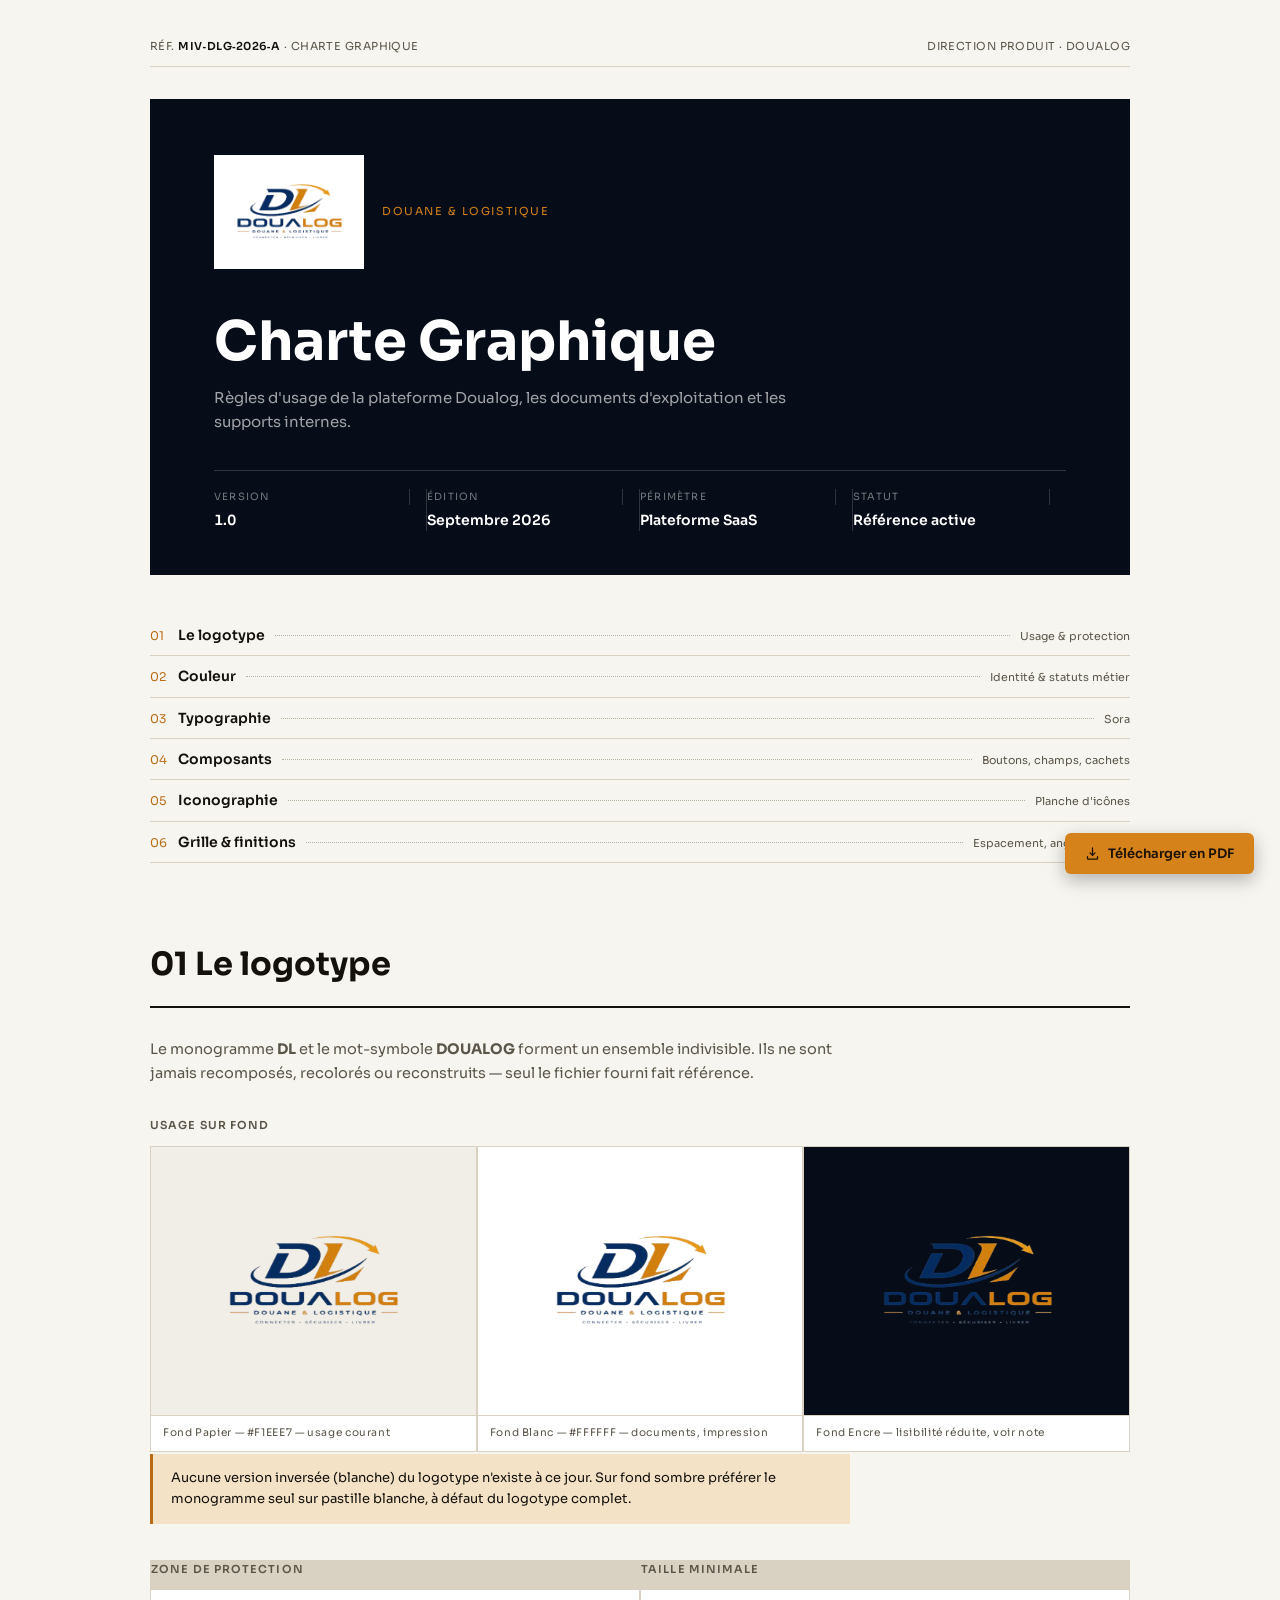
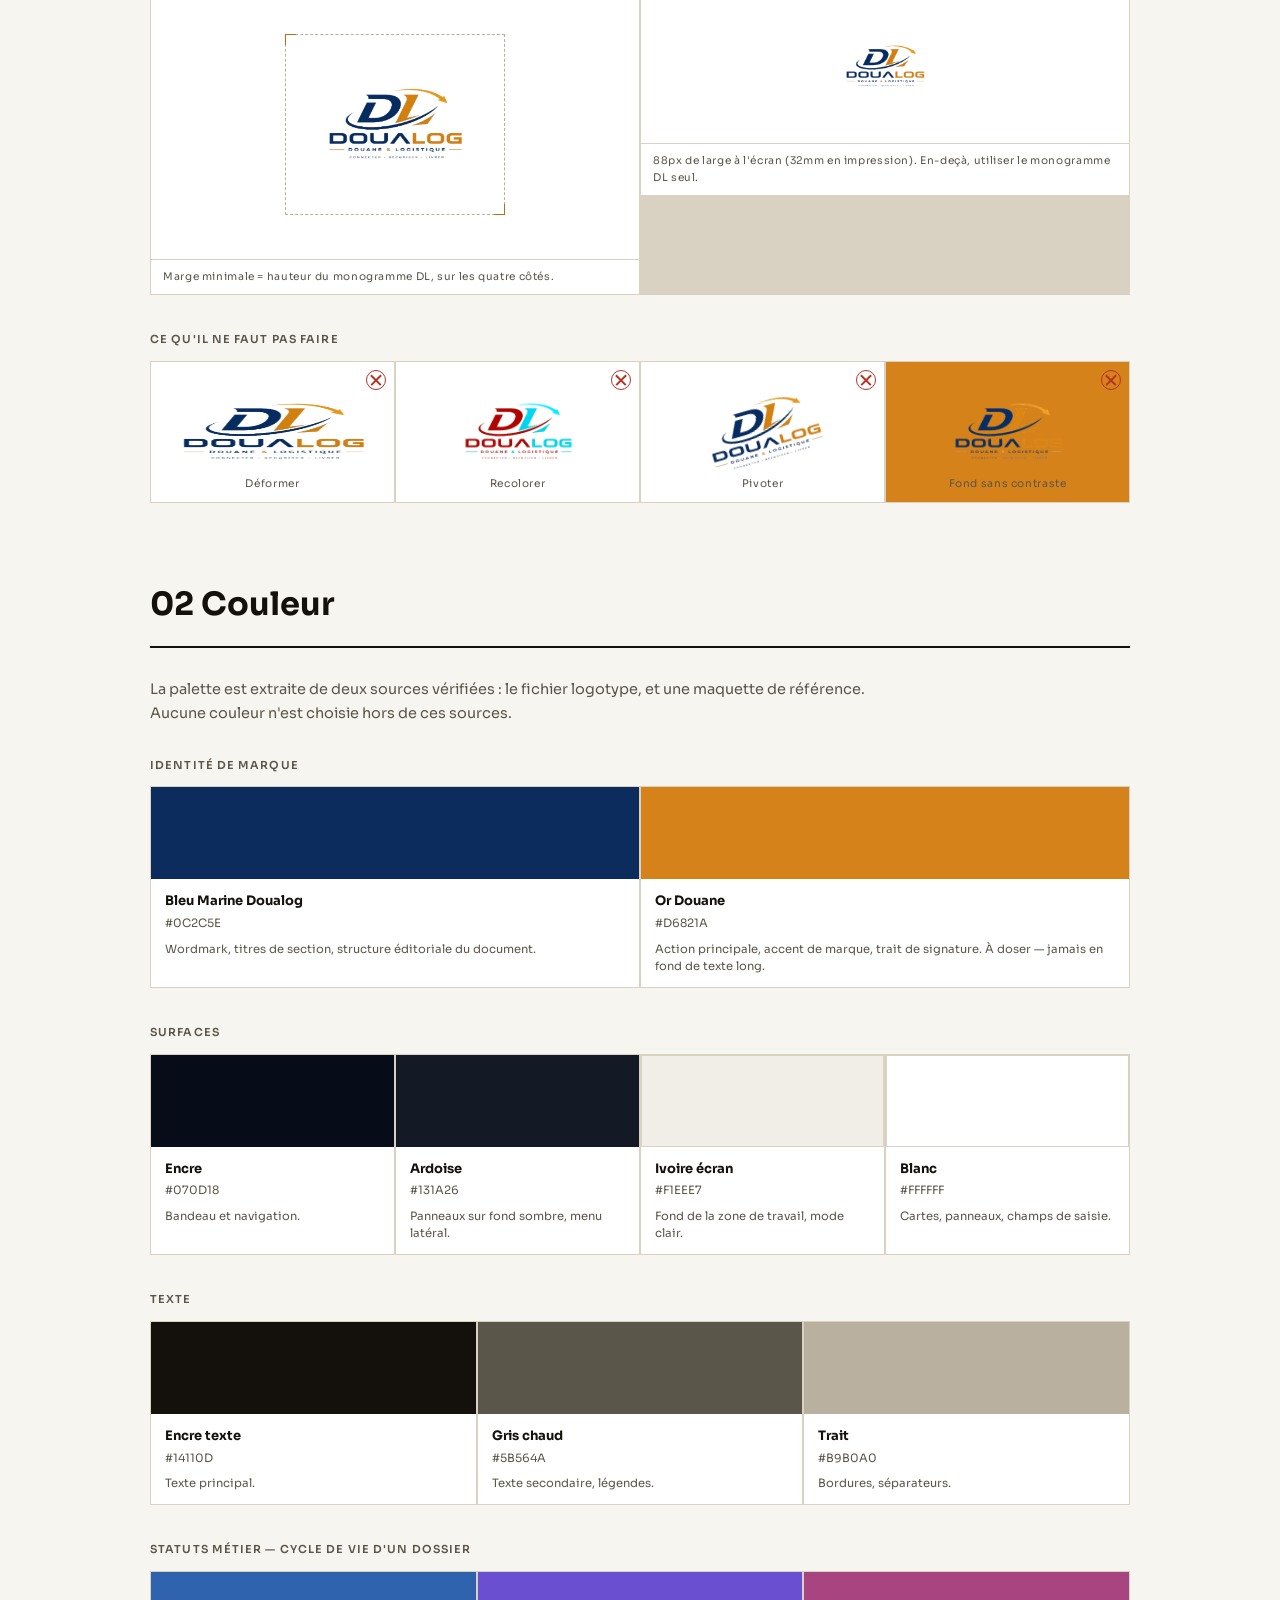
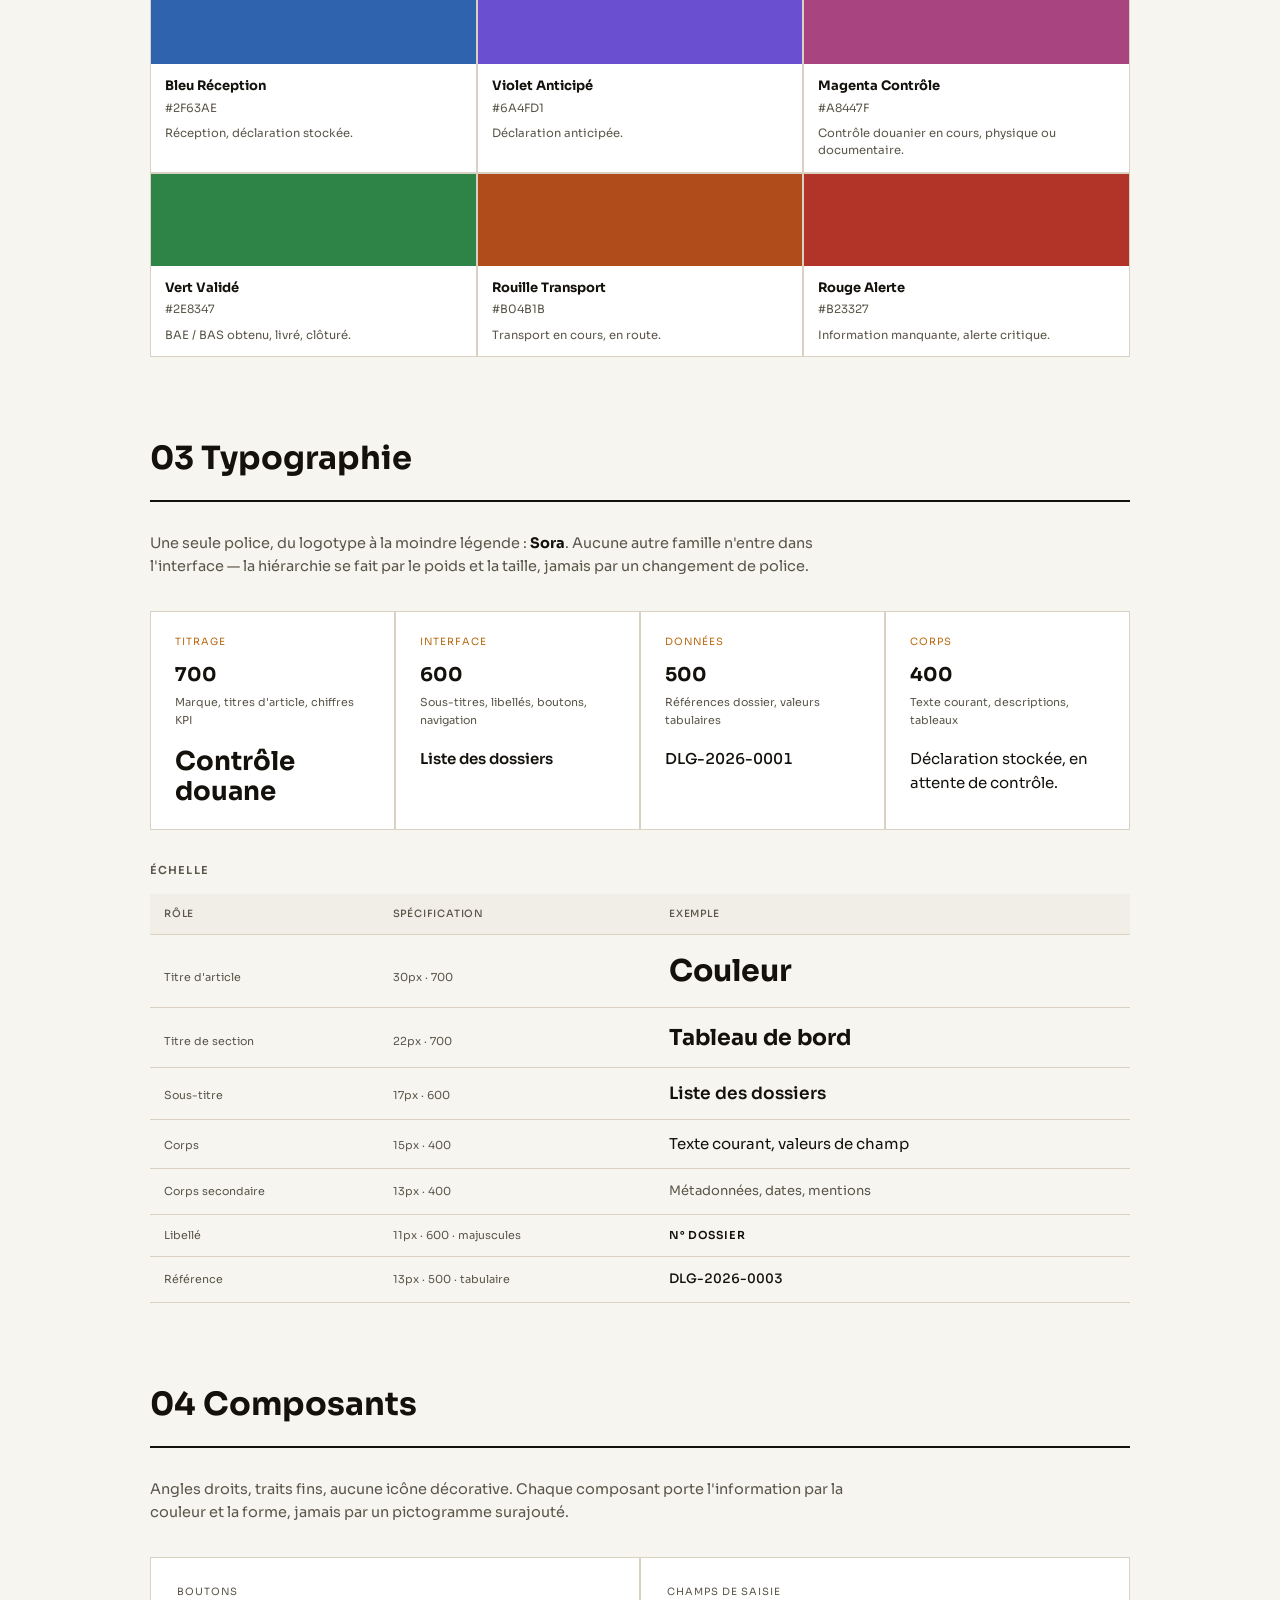
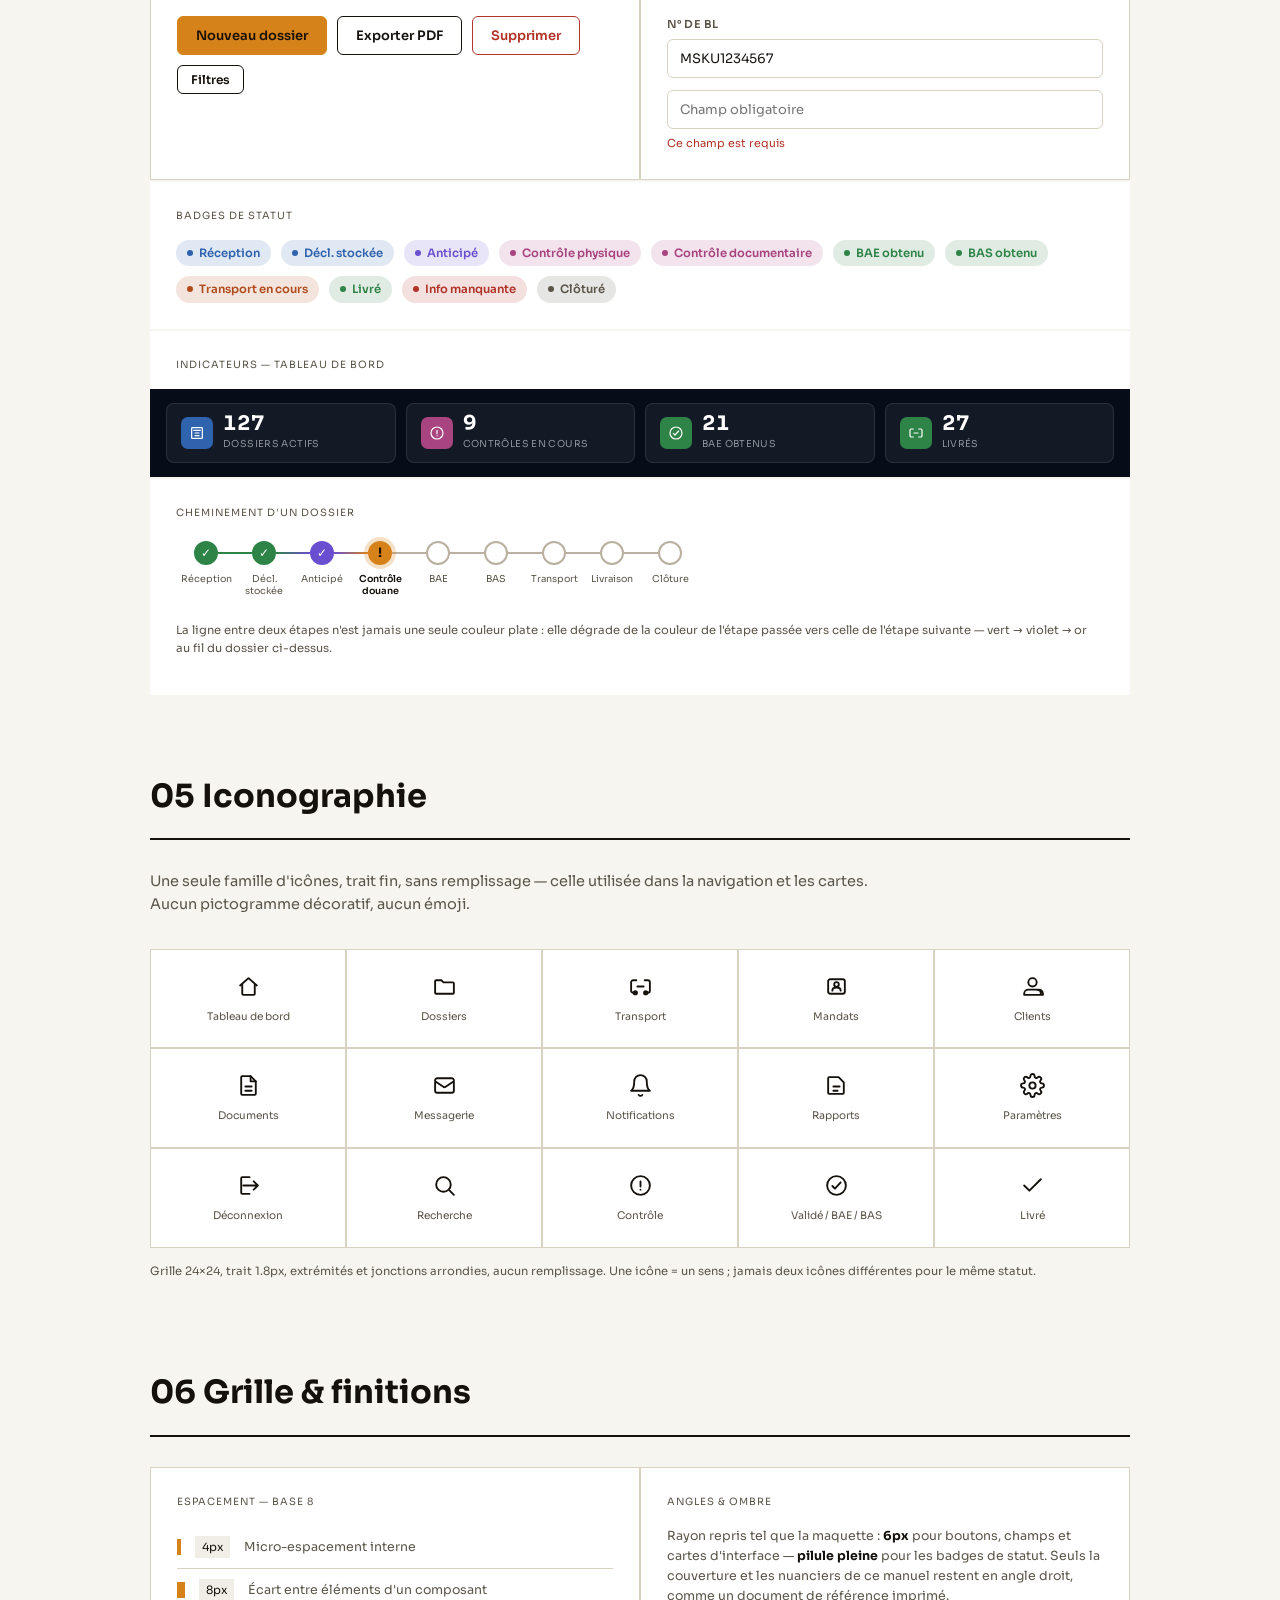
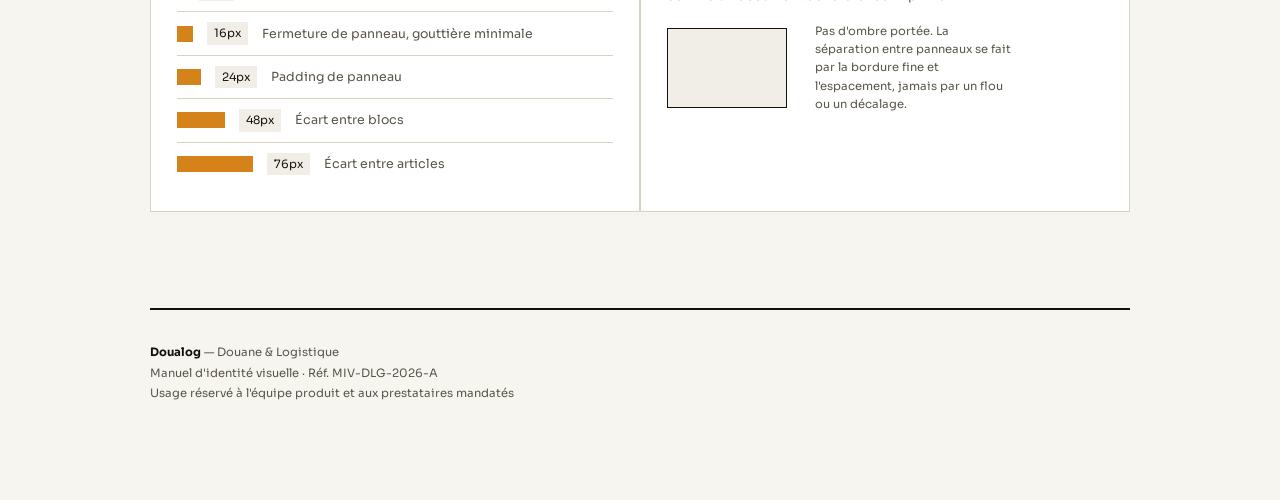
==== index.html @ c1c9772d "fix ui charte graphique" ====
<!DOCTYPE html>
<html lang="fr">
<head>
<meta charset="UTF-8">
<meta name="viewport" content="width=device-width, initial-scale=1, viewport-fit=cover">
<title>Manuel d'identité visuelle — Doualog</title>
<link rel="preconnect" href="https://fonts.googleapis.com">
<link rel="preconnect" href="https://fonts.gstatic.com" crossorigin>
<link href="https://fonts.googleapis.com/css2?family=Sora:wght@400;500;600;700;800&display=swap" rel="stylesheet">
<style>

  /* ══════════════════════════════════════════════════════════════
     TOKENS — clair (racine)
     ══════════════════════════════════════════════════════════════ */
  :root{
    color-scheme: light;
    padding-top: env(safe-area-inset-top, 0px);
    padding-bottom: env(safe-area-inset-bottom, 0px);

    /* Identité */
    --navy:        #0C2C5E;   /* bleu marine — extrait du logotype */
    --navy-ink:    #070D18;   /* encre — chrome */
    --gold:        #B96C15;   /* or douane — texte/traits, contraste AA sur clair */
    --gold-fill:   #D6821A;   /* or douane — aplats, boutons */
    --gold-soft:   #F3E2C6;

    /* Surfaces (document) */
    --canvas:      #F7F5F0;
    --surface:     #FFFFFF;
    --surface-2:   #F1EEE7;
    --border:      #D9D2C2;

    /* Surfaces (specimens produit — fixes, ne suivent pas le thème) */
    --prod-ink:    #070D18;
    --prod-slate:  #131A26;
    --prod-slate-2:#1B2432;
    --prod-line:   rgba(255,255,255,.10);
    --prod-text:   #EDEEF2;
    --prod-text-2: rgba(237,238,242,.56);

    /* Texte document */
    --ink-900:     #14110D;
    --ink-600:     #5B564A;
    --ink-300:     #B9B0A0;

    /* Statuts métier */
    --st-bleu:     #2F63AE;
    --st-violet:   #6A4FD1;
    --st-magenta:  #A8447F;
    --st-vert:     #2E8347;
    --st-rouille:  #B04B1B;
    --st-rouge:    #B23327;

    /* Ombre portée — dure, décalée (jamais de flou) */
    --shadow-col:  var(--ink-900);

    --radius: 6px;
    --radius-sm: 4px;
    --radius-pill: 999px;
  }

  @media (prefers-color-scheme: dark){
    :root:not([data-theme="light"]){
      color-scheme: dark;
      --canvas:      #0B0E13;
      --surface:     #12161D;
      --surface-2:   #171C25;
      --border:      #2A3038;

      --ink-900:     #F1EEE6;
      --ink-600:     #A79F90;
      --ink-300:     #333A44;

      --navy:        #7FA1D6;
      --gold:        #EAAE5D;
      --gold-fill:   #E3A24A;
      --gold-soft:   #2C2013;

      --st-bleu:     #6FA0E0;
      --st-violet:   #A98CF0;
      --st-magenta:  #DD86C2;
      --st-vert:     #62C17E;
      --st-rouille:  #E38652;
      --st-rouge:    #E2685C;

      --shadow-col:  #000000;
    }
  }
  :root[data-theme="dark"]{
    color-scheme: dark;
    --canvas:      #0B0E13;
    --surface:     #12161D;
    --surface-2:   #171C25;
    --border:      #2A3038;

    --ink-900:     #F1EEE6;
    --ink-600:     #A79F90;
    --ink-300:     #333A44;

    --navy:        #7FA1D6;
    --gold:        #EAAE5D;
    --gold-fill:   #E3A24A;
    --gold-soft:   #2C2013;

    --st-bleu:     #6FA0E0;
    --st-violet:   #A98CF0;
    --st-magenta:  #DD86C2;
    --st-vert:     #62C17E;
    --st-rouille:  #E38652;
    --st-rouge:    #E2685C;

    --shadow-col:  #000000;
  }

  /* ══════════════════════════════════════════════════════════════
     RESET & BASE
     ══════════════════════════════════════════════════════════════ */
  *{ box-sizing:border-box; }
  html,body{ margin:0; padding:0; }
  img{ max-width:100%; display:block; }
  [hidden]{ display:none!important; }

  body{
    background: var(--canvas);
    color: var(--ink-900);
    font-family: 'Sora', ui-sans-serif, system-ui, sans-serif;
    font-size: 15px;
    line-height: 1.6;
    -webkit-font-smoothing: antialiased;
    padding-inline: max(16px, env(safe-area-inset-left, 0px));
  }

  a{ color: var(--gold); }
  :focus-visible{ outline: 2px solid var(--gold-fill); outline-offset: 2px; }

  @media (prefers-reduced-motion: reduce){
    *{ animation-duration:.01ms!important; transition-duration:.01ms!important; }
  }

  .doc{ max-width: 980px; margin: 0 auto; padding-block: 28px 96px; }

  h1,h2,h3,h4{ font-family:'Sora', ui-sans-serif, sans-serif; text-wrap:balance; margin:0; }

  .num{ font-variant-numeric: tabular-nums; }

  /* ══════════════════════════════════════════════════════════════
     BARRE DE CONTRÔLE DOCUMENT (en-tête façon document réglementaire)
     ══════════════════════════════════════════════════════════════ */
  .doc-control{
    display:flex; justify-content:space-between; align-items:baseline;
    gap:12px; flex-wrap:wrap;
    padding-block:10px;
    border-bottom:1px solid var(--border);
    font-family:'Sora', ui-sans-serif, sans-serif;
    font-size:11px; letter-spacing:.04em;
    color: var(--ink-600);
    text-transform:uppercase;
  }
  .doc-control strong{ color:var(--ink-900); font-weight:600; }

  /* ══════════════════════════════════════════════════════════════
     COUVERTURE
     ══════════════════════════════════════════════════════════════ */
  .cover{
    margin-top:32px;
    background: var(--navy-ink);
    color:#fff;
    padding: 56px clamp(20px,5vw,64px) 44px;
    position:relative;
  }
  .cover-top{
    display:flex; align-items:center; gap:18px; margin-bottom:44px;
  }
  .cover-logo{ width:150px; background:#fff; padding:14px 16px; }
  .cover-logo img{ width:100%; height:auto; }
  .cover-brandline{ font-family:'Sora',sans-serif; font-size:11px; letter-spacing:.14em; color:var(--gold-fill); text-transform:uppercase; }

  .cover h1{
    font-size: clamp(2.1rem, 5.4vw, 3.4rem);
    font-weight:700; line-height:1.05; color:#fff; margin-bottom:10px;
    max-width: 16ch;
  }
  .cover-sub{ color:rgba(255,255,255,.62); font-size:15px; max-width:52ch; margin-bottom:36px; }

  .cover-meta{
    display:grid; grid-template-columns:repeat(4,1fr); gap:0;
    border-top:1px solid rgba(255,255,255,.16);
    padding-top:18px;
  }
  .cover-meta div{ padding-right:16px; border-right:1px solid rgba(255,255,255,.16); }
  .cover-meta div:last-child{ border-right:none; }
  .cover-meta .k{ font-family:'Sora',sans-serif; font-size:10px; letter-spacing:.12em; text-transform:uppercase; color:rgba(255,255,255,.44); margin-bottom:4px; }
  .cover-meta .v{ font-size:14px; font-weight:600; color:#fff; }

  /* ══════════════════════════════════════════════════════════════
     SOMMAIRE
     ══════════════════════════════════════════════════════════════ */
  .toc{ margin: 40px 0 0; padding:0; list-style:none; }
  .toc li{ display:flex; align-items:baseline; gap:10px; padding:9px 0; border-bottom:1px solid var(--border); }
  .toc .n{ font-family:'Sora',sans-serif; font-size:12px; color:var(--gold); width:2ch; flex-shrink:0; }
  .toc .t{ font-size:14px; font-weight:600; white-space:nowrap; }
  .toc .fill{ flex:1; border-bottom:1px dotted var(--ink-300); transform:translateY(-4px); }
  .toc .p{ font-family:'Sora',sans-serif; font-size:11px; color:var(--ink-600); }

  /* ══════════════════════════════════════════════════════════════
     ARTICLES
     ══════════════════════════════════════════════════════════════ */
  .article{ padding-top:76px; }
  .article-head{ margin-bottom:30px; border-bottom:2px solid var(--ink-900); padding-bottom:16px; }
  .article-head h2{ font-size: clamp(1.5rem,3.2vw,2rem); font-weight:700; }
  .article-intro{ max-width:66ch; color:var(--ink-600); font-size:14.5px; margin-bottom:32px; }

  .lead{ font-size:11px; font-weight:600; letter-spacing:.1em; text-transform:uppercase; color:var(--ink-600); margin-bottom:12px; }

  /* ══════════════════════════════════════════════════════════════
     GRIDS
     ══════════════════════════════════════════════════════════════ */
  .grid{ display:grid; gap:2px; background:var(--border); border:1px solid var(--border); }
  .g4{ grid-template-columns:repeat(4,1fr); }
  .g3{ grid-template-columns:repeat(3,1fr); }
  .g2{ grid-template-columns:repeat(2,1fr); }
  @media (max-width:680px){ .g4{grid-template-columns:repeat(2,1fr);} .g3{grid-template-columns:repeat(2,1fr);} .g2{grid-template-columns:1fr;} }

  .block-group{ margin-bottom:36px; }
  .block-group:last-child{ margin-bottom:0; }

  /* ══════════════════════════════════════════════════════════════
     ARTICLE 01 — LOGOTYPE
     ══════════════════════════════════════════════════════════════ */
  .logo-specimen{ background:var(--surface); padding:clamp(32px,6vw,64px); display:flex; align-items:center; justify-content:center; }
  .logo-specimen img{ width:190px; }
  .logo-specimen.on-navy{ background:var(--navy-ink); }
  .logo-specimen.on-paper{ background:var(--surface-2); }
  .specimen-cap{ font-family:'Sora',sans-serif; font-size:10.5px; letter-spacing:.06em; color:var(--ink-600); padding:9px 12px; background:var(--surface); border-top:1px solid var(--border); }

  .clearspace-wrap{ background:var(--surface); padding:44px; display:flex; align-items:center; justify-content:center; }
  .clearspace-box{ border:1px dashed var(--ink-300); padding:34px; position:relative; }
  .clearspace-box img{ width:150px; }
  .clearspace-box::before,.clearspace-box::after{
    content:''; position:absolute; border:1px solid var(--gold); width:10px; height:10px;
  }
  .clearspace-box::before{ top:-1px; left:-1px; border-right:none; border-bottom:none; }
  .clearspace-box::after{ bottom:-1px; right:-1px; border-left:none; border-top:none; }

  .dont-tile{ background:var(--surface); padding:26px; display:flex; align-items:center; justify-content:center; position:relative; min-height:140px; }
  .dont-tile img{ width:120px; }
  .dont-mark{ position:absolute; top:8px; right:8px; width:20px; height:20px; border:1.5px solid var(--st-rouge); border-radius:50%; }
  .dont-mark::before,.dont-mark::after{ content:''; position:absolute; top:50%; left:50%; width:14px; height:1.5px; background:var(--st-rouge); }
  .dont-mark::before{ transform:translate(-50%,-50%) rotate(45deg); }
  .dont-mark::after{ transform:translate(-50%,-50%) rotate(-45deg); }
  .dont-stretch img{ transform:scaleX(1.7); }
  .dont-recolor img{ filter:hue-rotate(140deg) saturate(2.2); }
  .dont-rotate img{ transform:rotate(-16deg) scale(1.05); }
  .dont-contrast{ background:var(--gold-fill); }
  .dont-contrast img{ filter:brightness(1.05); }
  .dont-tile .specimen-cap{ position:absolute; left:0; right:0; bottom:0; background:transparent; border-top:none; text-align:center; }

  .note-box{ background:var(--gold-soft); border-left:3px solid var(--gold); padding:14px 18px; font-size:13px; color:var(--ink-900); max-width:70ch; }

  /* ══════════════════════════════════════════════════════════════
     ARTICLE 02 — COULEUR — SWATCHES
     ══════════════════════════════════════════════════════════════ */
  .swatch{ background:var(--surface); display:flex; flex-direction:column; }
  .swatch-color{ height:92px; }
  .swatch-info{ padding:12px 14px; flex:1; }
  .swatch-name{ font-size:13px; font-weight:700; }
  .swatch-hex{ font-family:'Sora',sans-serif; font-size:11.5px; color:var(--ink-600); margin-top:2px; }
  .swatch-use{ font-size:11.5px; color:var(--ink-600); margin-top:8px; line-height:1.5; }

  /* ══════════════════════════════════════════════════════════════
     ARTICLE 03 — TYPOGRAPHIE
     ══════════════════════════════════════════════════════════════ */
  .type-role{ background:var(--surface); padding:22px 24px; }
  .type-role .role-label{ font-family:'Sora',sans-serif; font-size:10px; letter-spacing:.1em; text-transform:uppercase; color:var(--gold); margin-bottom:10px; }
  .type-role .role-name{ font-size:19px; font-weight:700; margin-bottom:4px; }
  .type-role .role-spec{ font-family:'Sora',sans-serif; font-size:11px; color:var(--ink-600); margin-bottom:18px; }
  .role-display{ font-family:'Sora'; }
  .role-text{ font-family:'Sora'; }
  .role-mono{ font-family:'Sora'; }
  .role-sample-big{ font-size:26px; line-height:1.15; }
  .role-sample-med{ font-size:15px; line-height:1.6; }

  .scale-table{ width:100%; border-collapse:collapse; margin-top:2px; }
  .scale-table td,.scale-table th{ padding:12px 14px; border-bottom:1px solid var(--border); text-align:left; vertical-align:baseline; }
  .scale-table th{ font-family:'Sora',sans-serif; font-size:10px; letter-spacing:.08em; text-transform:uppercase; color:var(--ink-600); font-weight:500; background:var(--surface-2); }
  .scale-spec{ font-family:'Sora',sans-serif; font-size:11px; color:var(--ink-600); white-space:nowrap; }
  .scale-sample.d1{ font-family:'Sora'; font-weight:700; font-size:30px; }
  .scale-sample.d2{ font-family:'Sora'; font-weight:700; font-size:22px; }
  .scale-sample.d3{ font-family:'Sora'; font-weight:600; font-size:17px; }
  .scale-sample.b1{ font-family:'Sora'; font-size:15px; }
  .scale-sample.b2{ font-family:'Sora'; font-size:13px; color:var(--ink-600); }
  .scale-sample.lb{ font-family:'Sora'; font-size:11px; font-weight:600; letter-spacing:.08em; text-transform:uppercase; }
  .scale-sample.mn{ font-family:'Sora'; font-weight:500; font-size:13px; font-variant-numeric:tabular-nums; }

  /* ══════════════════════════════════════════════════════════════
     ARTICLE 04 — COMPOSANTS
     ══════════════════════════════════════════════════════════════ */
  .panel{ background:var(--surface); padding:26px; }
  .panel-label{ font-family:'Sora',sans-serif; font-size:10px; letter-spacing:.1em; text-transform:uppercase; color:var(--ink-600); margin-bottom:16px; }

  .btn{
    font-family:'Sora'; font-size:13px; font-weight:600;
    border-radius:var(--radius);
    padding:10px 18px; border:1.5px solid var(--ink-900); background:transparent; color:var(--ink-900);
    cursor:pointer; display:inline-flex; align-items:center; gap:8px;
  }
  .btn-primary{ background:var(--gold-fill); border-color:var(--gold-fill); color:#1A1204; }
  .btn-danger{ border-color:var(--st-rouge); color:var(--st-rouge); }
  .btn-sm{ padding:6px 13px; font-size:12px; }

  .field{ display:flex; flex-direction:column; gap:6px; }
  .field label{ font-size:11px; font-weight:600; letter-spacing:.04em; text-transform:uppercase; color:var(--ink-600); }
  .field input, .field select{
    font-family:'Sora',sans-serif; font-size:13px; padding:10px 12px;
    border:1.5px solid var(--border); border-radius:var(--radius); background:var(--surface); color:var(--ink-900);
  }
  .field input:focus, .field select:focus{ outline:none; border-color:var(--gold-fill); box-shadow:0 0 0 3px var(--gold-soft); }
  .field .err input{ border-color:var(--st-rouge); }
  .field .err-msg{ font-size:11px; color:var(--st-rouge); }

  .tag{
    display:inline-flex; align-items:center; gap:6px;
    font-family:'Sora',sans-serif; font-size:11.5px; font-weight:600;
    padding:4px 11px; border-radius:var(--radius-pill); color:var(--tag-c);
    background:color-mix(in srgb, var(--tag-c) 15%, var(--surface));
  }
  .tag::before{ content:''; width:6px; height:6px; border-radius:50%; background:currentColor; flex-shrink:0; }
  .tag-bleu{ --tag-c:var(--st-bleu); }
  .tag-violet{ --tag-c:var(--st-violet); }
  .tag-magenta{ --tag-c:var(--st-magenta); }
  .tag-vert{ --tag-c:var(--st-vert); }
  .tag-rouille{ --tag-c:var(--st-rouille); }
  .tag-rouge{ --tag-c:var(--st-rouge); }
  .tag-neutre{ --tag-c:var(--ink-600); }

  .kpi-dark-row{ display:flex; flex-wrap:wrap; gap:10px; background:var(--prod-ink); padding:14px 16px; }
  .kpi-tile{ display:flex; align-items:center; gap:10px; background:var(--prod-slate); border:1px solid var(--prod-line); border-radius:8px; padding:10px 14px; flex:1; min-width:132px; }
  .kpi-chip{ width:32px; height:32px; border-radius:7px; display:flex; align-items:center; justify-content:center; flex-shrink:0; }
  .kpi-chip svg{ width:16px; height:16px; }
  .kpi-num{ font-family:'Sora'; font-weight:700; font-size:20px; line-height:1; color:#fff; font-variant-numeric:tabular-nums; }
  .kpi-lbl{ font-size:9.5px; color:var(--prod-text-2); text-transform:uppercase; letter-spacing:.04em; margin-top:3px; }

  .stepper{ display:flex; overflow-x:auto; overflow-y:visible; padding:4px 18px 46px; gap:0; }
  .step{ display:flex; align-items:flex-start; flex-shrink:0; }
  .step-node{ position:relative; flex-shrink:0; }
  .tick{ width:24px; height:24px; border-radius:50%; border:2px solid var(--ink-300); background:var(--surface); flex-shrink:0; display:flex; align-items:center; justify-content:center; }
  .tick.done{ background:var(--st-vert); border-color:var(--st-vert); }
  .tick.done::after{ content:'\2713'; color:#fff; font-size:12px; font-weight:700; line-height:1; }
  .tick.special{ background:var(--st-violet); border-color:var(--st-violet); }
  .tick.special::after{ content:'\2713'; color:#fff; font-size:12px; font-weight:700; line-height:1; }
  .tick.active{ background:var(--gold-fill); border-color:var(--gold-fill); box-shadow:0 0 0 4px color-mix(in srgb, var(--gold-fill) 24%, transparent); }
  .tick.active::after{ content:'!'; color:#1A1204; font-size:13px; font-weight:700; line-height:1; }
  .step-lbl{ position:absolute; top:32px; left:50%; transform:translateX(-50%); width:54px; font-size:9.5px; text-align:center; line-height:1.3; color:var(--ink-600); }
  .step-lbl.on{ color:var(--ink-900); font-weight:600; }
  .step-line{ height:2px; width:34px; background:var(--ink-300); flex-shrink:0; margin-top:11px; }
  .step-line.done{ background:var(--st-vert); }
  .step-line.grad-dv{ background:linear-gradient(90deg, var(--st-vert), var(--st-violet)); }
  .step-line.grad-va{ background:linear-gradient(90deg, var(--st-violet), var(--gold-fill)); }

  /* ══════════════════════════════════════════════════════════════
     ARTICLE 05 — ICONOGRAPHIE
     ══════════════════════════════════════════════════════════════ */
  .icon-grid{ display:grid; grid-template-columns:repeat(5,1fr); gap:2px; background:var(--border); border:1px solid var(--border); }
  .icon-tile{ background:var(--surface); padding:24px 8px; display:flex; flex-direction:column; align-items:center; gap:11px; }
  .icon-tile svg{ width:25px; height:25px; color:var(--ink-900); flex-shrink:0; }
  .icon-tile span{ font-size:10.5px; color:var(--ink-600); text-align:center; line-height:1.3; }
  @media (max-width:680px){ .icon-grid{ grid-template-columns:repeat(3,1fr); } }

  .overflow-x{ overflow-x:auto; }

  /* ══════════════════════════════════════════════════════════════
     ARTICLE 06 — GRILLE & FINITIONS
     ══════════════════════════════════════════════════════════════ */
  .space-row{ display:flex; align-items:center; gap:14px; padding:10px 0; border-bottom:1px solid var(--border); }
  .space-row:last-child{ border-bottom:none; }
  .space-bar{ height:16px; background:var(--gold-fill); flex-shrink:0; }
  .space-code{ font-family:'Sora',sans-serif; font-size:11.5px; background:var(--surface-2); padding:2px 7px; }
  .space-desc{ font-size:12.5px; color:var(--ink-600); }

  .hard-demo{ display:flex; gap:28px; align-items:center; flex-wrap:wrap; }
  .hard-box{ width:120px; height:80px; background:var(--surface-2); border:1px solid var(--ink-900); }
  .hard-caption{ font-size:11.5px; color:var(--ink-600); max-width:22ch; }

  /* ══════════════════════════════════════════════════════════════
     PIED — VISA
     ══════════════════════════════════════════════════════════════ */
  .visa{
    margin-top:96px; padding-top:32px; border-top:2px solid var(--ink-900);
    display:flex; justify-content:space-between; align-items:flex-end; gap:24px; flex-wrap:wrap;
  }
  .visa-info{ font-size:11.5px; color:var(--ink-600); line-height:1.8; }
  .visa-info b{ color:var(--ink-900); }
  .stamp{
    width:150px; height:150px; border:2px solid var(--st-rouge); border-radius:50%;
    display:flex; align-items:center; justify-content:center; text-align:center;
    transform:rotate(-9deg); flex-shrink:0; position:relative;
  }
  .stamp::before{ content:''; position:absolute; inset:8px; border:1px solid var(--st-rouge); border-radius:50%; }
  .stamp-tx{ font-family:'Sora',sans-serif; font-size:10px; font-weight:600; letter-spacing:.06em; color:var(--st-rouge); text-transform:uppercase; line-height:1.5; }

  /* ══════════════════════════════════════════════════════════════
     RESPONSIVE
     ══════════════════════════════════════════════════════════════ */
  @media (max-width:680px){
    .cover-meta{ grid-template-columns:repeat(2,1fr); row-gap:16px; }
    .cover-meta div:nth-child(2n){ border-right:none; }
    .toc .t{ white-space:normal; }
    .pdf-btn{ right:14px; bottom:14px; padding:10px 16px; font-size:12px; }
  }

  /* ══════════════════════════════════════════════════════════════
     BOUTON TÉLÉCHARGER PDF
     ══════════════════════════════════════════════════════════════ */
  html{ -webkit-print-color-adjust:exact; print-color-adjust:exact; color-adjust:exact; }
  .pdf-btn{
    position:fixed; bottom:26px; right:26px; z-index:100;
    display:inline-flex; align-items:center; gap:8px;
    background:var(--gold-fill); color:#1A1204;
    font-family:'Sora',sans-serif; font-size:13px; font-weight:600;
    padding:12px 20px; border:none; border-radius:var(--radius);
    cursor:pointer; box-shadow:0 6px 18px rgba(0,0,0,.28);
  }
  .pdf-btn:hover{ filter:brightness(.96); }
  .pdf-btn svg{ width:15px; height:15px; flex-shrink:0; }
  @media print{
    .pdf-btn{ display:none !important; }
  }
</style>
</head>
<body>
<button class="pdf-btn" onclick="window.print()" aria-label="Télécharger le manuel en PDF">
  <svg viewBox="0 0 24 24" fill="none" stroke="currentColor" stroke-width="2" stroke-linecap="round" stroke-linejoin="round"><path d="M12 3v12m0 0l-4-4m4 4l4-4"/><path d="M4 17v3a1 1 0 001 1h14a1 1 0 001-1v-3"/></svg>
  Télécharger en PDF
</button>
<div class="doc">

  <div class="doc-control">
    <span>Réf. <strong>MIV&#8209;DLG&#8209;2026&#8209;A</strong> · Charte Graphique </span>
    <span>Direction produit · Doualog</span>
  </div>

  <!-- ══ COUVERTURE ══ -->
  <header class="cover">
    <div class="cover-top">
      <div class="cover-logo"><img src="logo.png" alt="Logotype Doualog"></div>
      <div class="cover-brandline">Douane &amp; Logistique</div>
    </div>
    <h1>Charte Graphique </h1>
    <p class="cover-sub">Règles d'usage de la plateforme Doualog, les documents d'exploitation et les supports internes.</p>
    <div class="cover-meta">
      <div><div class="k">Version</div><div class="v num">1.0</div></div>
      <div><div class="k">Édition</div><div class="v">Septembre 2026</div></div>
      <div><div class="k">Périmètre</div><div class="v">Plateforme SaaS</div></div>
      <div><div class="k">Statut</div><div class="v">Référence active</div></div>
    </div>
  </header>

  <!-- ══ SOMMAIRE ══ -->
  <ul class="toc">
    <li><span class="n">01</span><span class="t">Le logotype</span><span class="fill"></span><span class="p">Usage &amp; protection</span></li>
    <li><span class="n">02</span><span class="t">Couleur</span><span class="fill"></span><span class="p">Identité &amp; statuts métier</span></li>
    <li><span class="n">03</span><span class="t">Typographie</span><span class="fill"></span><span class="p">Sora</span></li>
    <li><span class="n">04</span><span class="t">Composants</span><span class="fill"></span><span class="p">Boutons, champs, cachets</span></li>
    <li><span class="n">05</span><span class="t">Iconographie</span><span class="fill"></span><span class="p">Planche d'icônes</span></li>
    <li><span class="n">06</span><span class="t">Grille &amp; finitions</span><span class="fill"></span><span class="p">Espacement, angles, ombre</span></li>
  </ul>

  <!-- ══ 01 — LOGOTYPE ══ -->
  <section class="article" id="art01">
    <div class="article-head"><h2>01 Le logotype</h2></div>
    <p class="article-intro">Le monogramme <b>DL</b> et le mot-symbole <b>DOUALOG</b> forment un ensemble indivisible. Ils ne sont jamais recomposés, recolorés ou reconstruits — seul le fichier fourni fait référence.</p>

    <div class="block-group">
      <div class="lead">Usage sur fond</div>
      <div class="grid g3">
        <div><div class="logo-specimen on-paper"><img src="logo.png" alt="Logo sur papier"></div><div class="specimen-cap">Fond Papier — #F1EEE7 — usage courant</div></div>
        <div><div class="logo-specimen"><img src="logo.png" alt="Logo sur blanc"></div><div class="specimen-cap">Fond Blanc — #FFFFFF — documents, impression</div></div>
        <div><div class="logo-specimen on-navy"><img src="logo.png" alt="Logo sur fond marine"></div><div class="specimen-cap">Fond Encre — lisibilité réduite, voir note</div></div>
      </div>
      <div class="note-box" style="margin-top:2px;">Aucune version inversée (blanche) du logotype n'existe à ce jour. Sur fond sombre préférer le monogramme seul sur pastille blanche, à défaut du logotype complet.</div>
    </div>

    <div class="block-group">
      <div class="grid g2">
        <div>
          <div class="lead">Zone de protection</div>
          <div class="clearspace-wrap"><div class="clearspace-box"><img src="logo.png" alt="Zone de protection du logo"></div></div>
          <div class="specimen-cap">Marge minimale = hauteur du monogramme DL, sur les quatre côtés.</div>
        </div>
        <div>
          <div class="lead">Taille minimale</div>
          <div class="clearspace-wrap"><img src="logo.png" alt="Taille minimale du logo" style="width:88px;"></div>
          <div class="specimen-cap">88px de large à l'écran (32mm en impression). En-deçà, utiliser le monogramme DL seul.</div>
        </div>
      </div>
    </div>

    <div class="block-group">
      <div class="lead">Ce qu'il ne faut pas faire</div>
      <div class="grid g4">
        <div class="dont-tile dont-stretch"><img src="logo.png" alt="Logo déformé"><div class="dont-mark"></div><div class="specimen-cap">Déformer</div></div>
        <div class="dont-tile dont-recolor"><img src="logo.png" alt="Logo recoloré"><div class="dont-mark"></div><div class="specimen-cap">Recolorer</div></div>
        <div class="dont-tile dont-rotate"><img src="logo.png" alt="Logo pivoté"><div class="dont-mark"></div><div class="specimen-cap">Pivoter</div></div>
        <div class="dont-tile dont-contrast"><img src="logo.png" alt="Logo sur fond faible contraste"><div class="dont-mark"></div><div class="specimen-cap">Fond sans contraste</div></div>
      </div>
    </div>
  </section>

  <!-- ══ 02 — COULEUR ══ -->
  <section class="article" id="art02">
    <div class="article-head"><h2>02 Couleur</h2></div>
    <p class="article-intro">La palette est extraite de deux sources vérifiées : le fichier logotype, et une maquette de référence. Aucune couleur n'est choisie hors de ces sources.</p>

    <div class="block-group">
      <div class="lead">Identité de marque</div>
      <div class="grid g2">
        <div class="swatch"><div class="swatch-color" style="background:var(--navy);"></div><div class="swatch-info"><div class="swatch-name">Bleu Marine Doualog</div><div class="swatch-hex">#0C2C5E</div><div class="swatch-use">Wordmark, titres de section, structure éditoriale du document.</div></div></div>
        <div class="swatch"><div class="swatch-color" style="background:var(--gold-fill);"></div><div class="swatch-info"><div class="swatch-name">Or Douane</div><div class="swatch-hex">#D6821A</div><div class="swatch-use">Action principale, accent de marque, trait de signature. À doser — jamais en fond de texte long.</div></div></div>
      </div>
    </div>

    <div class="block-group">
      <div class="lead">Surfaces</div>
      <div class="grid g4">
        <div class="swatch"><div class="swatch-color" style="background:#070D18;"></div><div class="swatch-info"><div class="swatch-name">Encre</div><div class="swatch-hex">#070D18</div><div class="swatch-use">Bandeau et navigation.</div></div></div>
        <div class="swatch"><div class="swatch-color" style="background:#131A26;"></div><div class="swatch-info"><div class="swatch-name">Ardoise</div><div class="swatch-hex">#131A26</div><div class="swatch-use">Panneaux sur fond sombre, menu latéral.</div></div></div>
        <div class="swatch"><div class="swatch-color" style="background:#F1EEE7;border:1px solid var(--border);"></div><div class="swatch-info"><div class="swatch-name">Ivoire écran</div><div class="swatch-hex">#F1EEE7</div><div class="swatch-use">Fond de la zone de travail, mode clair.</div></div></div>
        <div class="swatch"><div class="swatch-color" style="background:#FFFFFF;border:1px solid var(--border);"></div><div class="swatch-info"><div class="swatch-name">Blanc</div><div class="swatch-hex">#FFFFFF</div><div class="swatch-use">Cartes, panneaux, champs de saisie.</div></div></div>
      </div>
    </div>

    <div class="block-group">
      <div class="lead">Texte</div>
      <div class="grid g3">
        <div class="swatch"><div class="swatch-color" style="background:#14110D;"></div><div class="swatch-info"><div class="swatch-name">Encre texte</div><div class="swatch-hex">#14110D</div><div class="swatch-use">Texte principal.</div></div></div>
        <div class="swatch"><div class="swatch-color" style="background:#5B564A;"></div><div class="swatch-info"><div class="swatch-name">Gris chaud</div><div class="swatch-hex">#5B564A</div><div class="swatch-use">Texte secondaire, légendes.</div></div></div>
        <div class="swatch"><div class="swatch-color" style="background:#B9B0A0;"></div><div class="swatch-info"><div class="swatch-name">Trait</div><div class="swatch-hex">#B9B0A0</div><div class="swatch-use">Bordures, séparateurs.</div></div></div>
      </div>
    </div>

    <div class="block-group">
      <div class="lead">Statuts métier — cycle de vie d'un dossier</div>
      <div class="grid g3">
        <div class="swatch"><div class="swatch-color" style="background:#2F63AE;"></div><div class="swatch-info"><div class="swatch-name">Bleu Réception</div><div class="swatch-hex">#2F63AE</div><div class="swatch-use">Réception, déclaration stockée.</div></div></div>
        <div class="swatch"><div class="swatch-color" style="background:#6A4FD1;"></div><div class="swatch-info"><div class="swatch-name">Violet Anticipé</div><div class="swatch-hex">#6A4FD1</div><div class="swatch-use">Déclaration anticipée.</div></div></div>
        <div class="swatch"><div class="swatch-color" style="background:#A8447F;"></div><div class="swatch-info"><div class="swatch-name">Magenta Contrôle</div><div class="swatch-hex">#A8447F</div><div class="swatch-use">Contrôle douanier en cours, physique ou documentaire.</div></div></div>
        <div class="swatch"><div class="swatch-color" style="background:#2E8347;"></div><div class="swatch-info"><div class="swatch-name">Vert Validé</div><div class="swatch-hex">#2E8347</div><div class="swatch-use">BAE / BAS obtenu, livré, clôturé.</div></div></div>
        <div class="swatch"><div class="swatch-color" style="background:#B04B1B;"></div><div class="swatch-info"><div class="swatch-name">Rouille Transport</div><div class="swatch-hex">#B04B1B</div><div class="swatch-use">Transport en cours, en route.</div></div></div>
        <div class="swatch"><div class="swatch-color" style="background:#B23327;"></div><div class="swatch-info"><div class="swatch-name">Rouge Alerte</div><div class="swatch-hex">#B23327</div><div class="swatch-use">Information manquante, alerte critique.</div></div></div>
      </div>
    </div>
  </section>

  <!-- ══ 03 — TYPOGRAPHIE ══ -->
  <section class="article" id="art03">
    <div class="article-head"><h2>03 Typographie</h2></div>
    <p class="article-intro">Une seule police, du logotype à la moindre légende : <b style="color:var(--ink-900);">Sora</b>. Aucune autre famille n'entre dans l'interface — la hiérarchie se fait par le poids et la taille, jamais par un changement de police.</p>

    <div class="grid g4" style="margin-bottom:32px;">
      <div class="type-role">
        <div class="role-label">Titrage</div>
        <div class="role-name">700</div>
        <div class="role-spec">Marque, titres d'article, chiffres KPI</div>
        <div class="role-display role-sample-big" style="font-weight:700;">Contrôle douane</div>
      </div>
      <div class="type-role">
        <div class="role-label">Interface</div>
        <div class="role-name">600</div>
        <div class="role-spec">Sous-titres, libellés, boutons, navigation</div>
        <div class="role-display role-sample-med" style="font-weight:600;">Liste des dossiers</div>
      </div>
      <div class="type-role">
        <div class="role-label">Données</div>
        <div class="role-name">500</div>
        <div class="role-spec">Références dossier, valeurs tabulaires</div>
        <div class="role-display role-sample-med" style="font-weight:500;font-variant-numeric:tabular-nums;">DLG-2026-0001</div>
      </div>
      <div class="type-role">
        <div class="role-label">Corps</div>
        <div class="role-name">400</div>
        <div class="role-spec">Texte courant, descriptions, tableaux</div>
        <div class="role-display role-sample-med" style="font-weight:400;">Déclaration stockée, en attente de contrôle.</div>
      </div>
    </div>

    <div class="lead">Échelle</div>
    <div class="overflow-x">
    <table class="scale-table">
      <thead><tr><th>Rôle</th><th>Spécification</th><th>Exemple</th></tr></thead>
      <tbody>
        <tr><td class="scale-spec">Titre d'article</td><td class="scale-spec">30px · 700</td><td class="scale-sample d1">Couleur</td></tr>
        <tr><td class="scale-spec">Titre de section</td><td class="scale-spec">22px · 700</td><td class="scale-sample d2">Tableau de bord</td></tr>
        <tr><td class="scale-spec">Sous-titre</td><td class="scale-spec">17px · 600</td><td class="scale-sample d3">Liste des dossiers</td></tr>
        <tr><td class="scale-spec">Corps</td><td class="scale-spec">15px · 400</td><td class="scale-sample b1">Texte courant, valeurs de champ</td></tr>
        <tr><td class="scale-spec">Corps secondaire</td><td class="scale-spec">13px · 400</td><td class="scale-sample b2">Métadonnées, dates, mentions</td></tr>
        <tr><td class="scale-spec">Libellé</td><td class="scale-spec">11px · 600 · majuscules</td><td class="scale-sample lb">N° Dossier</td></tr>
        <tr><td class="scale-spec">Référence</td><td class="scale-spec">13px · 500 · tabulaire</td><td class="scale-sample mn">DLG-2026-0003</td></tr>
      </tbody>
    </table>
    </div>
  </section>

  <!-- ══ 04 — COMPOSANTS ══ -->
  <section class="article" id="art04">
    <div class="article-head"><h2>04 Composants</h2></div>
    <p class="article-intro">Angles droits, traits fins, aucune icône décorative. Chaque composant porte l'information par la couleur et la forme, jamais par un pictogramme surajouté.</p>

    <div class="grid g2" style="margin-bottom:2px;">
      <div class="panel">
        <div class="panel-label">Boutons</div>
        <div style="display:flex;flex-wrap:wrap;gap:10px;align-items:center;">
          <button class="btn btn-primary">Nouveau dossier</button>
          <button class="btn">Exporter PDF</button>
          <button class="btn btn-danger">Supprimer</button>
          <button class="btn btn-sm">Filtres</button>
        </div>
      </div>
      <div class="panel">
        <div class="panel-label">Champs de saisie</div>
        <div style="display:flex;flex-direction:column;gap:12px;">
          <div class="field"><label>N° de BL</label><input value="MSKU1234567"></div>
          <div class="field err"><input placeholder="Champ obligatoire"><span class="err-msg">Ce champ est requis</span></div>
        </div>
      </div>
    </div>

    <div class="panel" style="margin-bottom:2px;">
      <div class="panel-label">Badges de statut</div>
      <div style="display:flex;flex-wrap:wrap;gap:10px;">
        <span class="tag tag-bleu">Réception</span>
        <span class="tag tag-bleu">Décl. stockée</span>
        <span class="tag tag-violet">Anticipé</span>
        <span class="tag tag-magenta">Contrôle physique</span>
        <span class="tag tag-magenta">Contrôle documentaire</span>
        <span class="tag tag-vert">BAE obtenu</span>
        <span class="tag tag-vert">BAS obtenu</span>
        <span class="tag tag-rouille">Transport en cours</span>
        <span class="tag tag-vert">Livré</span>
        <span class="tag tag-rouge">Info manquante</span>
        <span class="tag tag-neutre">Clôturé</span>
      </div>
    </div>

    <div class="panel" style="margin-bottom:2px;padding:0;overflow:hidden;">
      <div class="panel-label" style="padding:26px 26px 0;">Indicateurs — tableau de bord</div>
      <div class="kpi-dark-row" style="margin-top:16px;">
        <div class="kpi-tile">
          <div class="kpi-chip" style="background:var(--st-bleu);"><svg viewBox="0 0 24 24" fill="none" stroke="#fff" stroke-width="1.8" stroke-linecap="round" stroke-linejoin="round"><path d="M9 12h6m-6 4h6M7 8h10M5 4h14a1 1 0 011 1v14a1 1 0 01-1 1H5a1 1 0 01-1-1V5a1 1 0 011-1z"/></svg></div>
          <div><div class="kpi-num">127</div><div class="kpi-lbl">Dossiers actifs</div></div>
        </div>
        <div class="kpi-tile">
          <div class="kpi-chip" style="background:var(--st-magenta);"><svg viewBox="0 0 24 24" fill="none" stroke="#fff" stroke-width="1.8" stroke-linecap="round" stroke-linejoin="round"><circle cx="12" cy="12" r="9"/><path d="M12 8v5M12 16h.01"/></svg></div>
          <div><div class="kpi-num">9</div><div class="kpi-lbl">Contrôles en cours</div></div>
        </div>
        <div class="kpi-tile">
          <div class="kpi-chip" style="background:var(--st-vert);"><svg viewBox="0 0 24 24" fill="none" stroke="#fff" stroke-width="1.8" stroke-linecap="round" stroke-linejoin="round"><circle cx="12" cy="12" r="9"/><path d="M8 12.5l2.5 2.5L16 9"/></svg></div>
          <div><div class="kpi-num">21</div><div class="kpi-lbl">BAE obtenus</div></div>
        </div>
        <div class="kpi-tile">
          <div class="kpi-chip" style="background:var(--st-vert);"><svg viewBox="0 0 24 24" fill="none" stroke="#fff" stroke-width="1.8" stroke-linecap="round" stroke-linejoin="round"><path d="M8 18H5a2 2 0 01-2-2V8a2 2 0 012-2h3M16 6h3a2 2 0 012 2v8a2 2 0 01-2 2h-3M9 12h6"/></svg></div>
          <div><div class="kpi-num">27</div><div class="kpi-lbl">Livrés</div></div>
        </div>
      </div>
    </div>

    <div class="panel">
      <div class="panel-label">Cheminement d'un dossier</div>
      <div class="stepper">
        <div class="step"><div class="step-node"><div class="tick done"></div><div class="step-lbl">Réception</div></div><div class="step-line done"></div></div>
        <div class="step"><div class="step-node"><div class="tick done"></div><div class="step-lbl">Décl. stockée</div></div><div class="step-line grad-dv"></div></div>
        <div class="step"><div class="step-node"><div class="tick special"></div><div class="step-lbl">Anticipé</div></div><div class="step-line grad-va"></div></div>
        <div class="step"><div class="step-node"><div class="tick active"></div><div class="step-lbl on">Contrôle douane</div></div><div class="step-line"></div></div>
        <div class="step"><div class="step-node"><div class="tick"></div><div class="step-lbl">BAE</div></div><div class="step-line"></div></div>
        <div class="step"><div class="step-node"><div class="tick"></div><div class="step-lbl">BAS</div></div><div class="step-line"></div></div>
        <div class="step"><div class="step-node"><div class="tick"></div><div class="step-lbl">Transport</div></div><div class="step-line"></div></div>
        <div class="step"><div class="step-node"><div class="tick"></div><div class="step-lbl">Livraison</div></div><div class="step-line"></div></div>
        <div class="step-node"><div class="tick"></div><div class="step-lbl">Clôture</div></div>
      </div>
      <p style="font-size:11.5px;color:var(--ink-600);margin-top:10px;">La ligne entre deux étapes n'est jamais une seule couleur plate : elle dégrade de la couleur de l'étape passée vers celle de l'étape suivante — vert → violet → or au fil du dossier ci-dessus.</p>
    </div>
  </section>

  <!-- ══ 05 — ICONOGRAPHIE ══ -->
  <section class="article" id="art05">
    <div class="article-head"><h2>05 Iconographie</h2></div>
    <p class="article-intro">Une seule famille d'icônes, trait fin, sans remplissage — celle utilisée dans la navigation et les cartes. Aucun pictogramme décoratif, aucun émoji.</p>

    <div class="icon-grid">
      <div class="icon-tile"><svg viewBox="0 0 24 24" fill="none" stroke="currentColor" stroke-width="1.8" stroke-linecap="round" stroke-linejoin="round"><path d="M4 11l8-7 8 7"/><path d="M6 10v9a1 1 0 001 1h10a1 1 0 001-1v-9"/></svg><span>Tableau de bord</span></div>
      <div class="icon-tile"><svg viewBox="0 0 24 24" fill="none" stroke="currentColor" stroke-width="1.8" stroke-linecap="round" stroke-linejoin="round"><path d="M3 7a1 1 0 011-1h5l2 2h9a1 1 0 011 1v9a1 1 0 01-1 1H4a1 1 0 01-1-1V7z"/></svg><span>Dossiers</span></div>
      <div class="icon-tile"><svg viewBox="0 0 24 24" fill="none" stroke="currentColor" stroke-width="1.8" stroke-linecap="round" stroke-linejoin="round"><path d="M8 18H5a2 2 0 01-2-2V8a2 2 0 012-2h3M16 6h3a2 2 0 012 2v8a2 2 0 01-2 2h-3M9 12h6"/><circle cx="7" cy="18" r="1.6"/><circle cx="17" cy="18" r="1.6"/></svg><span>Transport</span></div>
      <div class="icon-tile"><svg viewBox="0 0 24 24" fill="none" stroke="currentColor" stroke-width="1.8" stroke-linecap="round" stroke-linejoin="round"><rect x="4" y="5" width="16" height="14" rx="2"/><circle cx="12" cy="10" r="2.2"/><path d="M8 16c0-1.8 1.8-3 4-3s4 1.2 4 3"/></svg><span>Mandats</span></div>
      <div class="icon-tile"><svg viewBox="0 0 24 24" fill="none" stroke="currentColor" stroke-width="1.8" stroke-linecap="round" stroke-linejoin="round"><path d="M17 20h5v-1a4 4 0 00-5.447-3.724M12 12a4 4 0 110-8 4 4 0 010 8zm-8 8v-1a4 4 0 014-4h8a4 4 0 014 4v1H4z"/></svg><span>Clients</span></div>
      <div class="icon-tile"><svg viewBox="0 0 24 24" fill="none" stroke="currentColor" stroke-width="1.8" stroke-linecap="round" stroke-linejoin="round"><path d="M14 3H6a1 1 0 00-1 1v16a1 1 0 001 1h12a1 1 0 001-1V8l-5-5z"/><path d="M14 3v5h5M9 13h6M9 17h6"/></svg><span>Documents</span></div>
      <div class="icon-tile"><svg viewBox="0 0 24 24" fill="none" stroke="currentColor" stroke-width="1.8" stroke-linecap="round" stroke-linejoin="round"><path d="M3 8l7.89 5.26a2 2 0 002.22 0L21 8M5 19h14a2 2 0 002-2V7a2 2 0 00-2-2H5a2 2 0 00-2 2v10a2 2 0 002 2z"/></svg><span>Messagerie</span></div>
      <div class="icon-tile"><svg viewBox="0 0 24 24" fill="none" stroke="currentColor" stroke-width="1.8" stroke-linecap="round" stroke-linejoin="round"><path d="M18 8a6 6 0 10-12 0c0 7-3 9-3 9h18s-3-2-3-9"/><path d="M13.73 21a2 2 0 01-3.46 0"/></svg><span>Notifications</span></div>
      <div class="icon-tile"><svg viewBox="0 0 24 24" fill="none" stroke="currentColor" stroke-width="1.8" stroke-linecap="round" stroke-linejoin="round"><path d="M4 19V5a1 1 0 011-1h9l5 5v10a1 1 0 01-1 1H5a1 1 0 01-1-1z"/><path d="M9 13h6M9 17h4"/></svg><span>Rapports</span></div>
      <div class="icon-tile"><svg viewBox="0 0 24 24" fill="none" stroke="currentColor" stroke-width="1.8" stroke-linecap="round" stroke-linejoin="round"><circle cx="12" cy="12" r="3"/><path d="M19.4 15a1.7 1.7 0 00.34 1.87l.06.06a2 2 0 11-2.83 2.83l-.06-.06a1.7 1.7 0 00-1.87-.34 1.7 1.7 0 00-1 1.55V21a2 2 0 11-4 0v-.09a1.7 1.7 0 00-1-1.55 1.7 1.7 0 00-1.87.34l-.06.06a2 2 0 11-2.83-2.83l.06-.06a1.7 1.7 0 00.34-1.87 1.7 1.7 0 00-1.55-1H3a2 2 0 110-4h.09a1.7 1.7 0 001.55-1 1.7 1.7 0 00-.34-1.87l-.06-.06a2 2 0 112.83-2.83l.06.06a1.7 1.7 0 001.87.34H9a1.7 1.7 0 001-1.55V3a2 2 0 114 0v.09a1.7 1.7 0 001 1.55 1.7 1.7 0 001.87-.34l.06-.06a2 2 0 112.83 2.83l-.06.06a1.7 1.7 0 00-.34 1.87V9a1.7 1.7 0 001.55 1H21a2 2 0 110 4h-.09a1.7 1.7 0 00-1.55 1z"/></svg><span>Paramètres</span></div>
      <div class="icon-tile"><svg viewBox="0 0 24 24" fill="none" stroke="currentColor" stroke-width="1.8" stroke-linecap="round" stroke-linejoin="round"><path d="M17 16l4-4m0 0l-4-4m4 4H7"/><path d="M13 20H6a1 1 0 01-1-1V5a1 1 0 011-1h7"/></svg><span>Déconnexion</span></div>
      <div class="icon-tile"><svg viewBox="0 0 24 24" fill="none" stroke="currentColor" stroke-width="1.8" stroke-linecap="round" stroke-linejoin="round"><circle cx="11" cy="11" r="7"/><path d="M21 21l-4.3-4.3"/></svg><span>Recherche</span></div>
      <div class="icon-tile"><svg viewBox="0 0 24 24" fill="none" stroke="currentColor" stroke-width="1.8" stroke-linecap="round" stroke-linejoin="round"><circle cx="12" cy="12" r="9"/><path d="M12 8v5M12 16h.01"/></svg><span>Contrôle</span></div>
      <div class="icon-tile"><svg viewBox="0 0 24 24" fill="none" stroke="currentColor" stroke-width="1.8" stroke-linecap="round" stroke-linejoin="round"><circle cx="12" cy="12" r="9"/><path d="M8 12.5l2.5 2.5L16 9"/></svg><span>Validé / BAE / BAS</span></div>
      <div class="icon-tile"><svg viewBox="0 0 24 24" fill="none" stroke="currentColor" stroke-width="1.8" stroke-linecap="round" stroke-linejoin="round"><path d="M20 6L9 17l-5-5"/></svg><span>Livré</span></div>
    </div>
    <p style="font-size:11.5px;color:var(--ink-600);margin-top:14px;">Grille 24×24, trait 1.8px, extrémités et jonctions arrondies, aucun remplissage. Une icône = un sens ; jamais deux icônes différentes pour le même statut.</p>
  </section>

  <!-- ══ 06 — GRILLE & FINITIONS ══ -->
  <section class="article" id="art06">
    <div class="article-head"><h2>06 Grille &amp; finitions</h2></div>

    <div class="grid g2">
      <div class="panel">
        <div class="panel-label">Espacement — base 8</div>
        <div class="space-row"><div class="space-bar" style="width:4px;"></div><span class="space-code">4px</span><span class="space-desc">Micro-espacement interne</span></div>
        <div class="space-row"><div class="space-bar" style="width:8px;"></div><span class="space-code">8px</span><span class="space-desc">Écart entre éléments d'un composant</span></div>
        <div class="space-row"><div class="space-bar" style="width:16px;"></div><span class="space-code">16px</span><span class="space-desc">Fermeture de panneau, gouttière minimale</span></div>
        <div class="space-row"><div class="space-bar" style="width:24px;"></div><span class="space-code">24px</span><span class="space-desc">Padding de panneau</span></div>
        <div class="space-row"><div class="space-bar" style="width:48px;"></div><span class="space-code">48px</span><span class="space-desc">Écart entre blocs</span></div>
        <div class="space-row"><div class="space-bar" style="width:76px;"></div><span class="space-code">76px</span><span class="space-desc">Écart entre articles</span></div>
      </div>
      <div class="panel">
        <div class="panel-label">Angles &amp; ombre</div>
        <p style="font-size:12.5px;color:var(--ink-600);margin:0 0 16px;">Rayon repris tel que la maquette : <b style="color:var(--ink-900);">6px</b> pour boutons, champs et cartes d'interface — <b style="color:var(--ink-900);">pilule pleine</b> pour les badges de statut. Seuls la couverture et les nuanciers de ce manuel restent en angle droit, comme un document de référence imprimé.</p>
        <div class="hard-demo">
          <div class="hard-box"></div>
          <div class="hard-caption">Pas d'ombre portée. La séparation entre panneaux se fait par la bordure fine et l'espacement, jamais par un flou ou un décalage.</div>
        </div>
      </div>
    </div>
  </section>

  <!-- ══ PIED — VISA ══ -->
  <footer class="visa">
    <div class="visa-info">
      <div><b>Doualog</b> — Douane &amp; Logistique</div>
      <div>Manuel d'identité visuelle · Réf. MIV-DLG-2026-A</div>
      <div>Usage réservé à l'équipe produit et aux prestataires mandatés</div>
    </div>
  </footer>

</div>
</body>
</html>
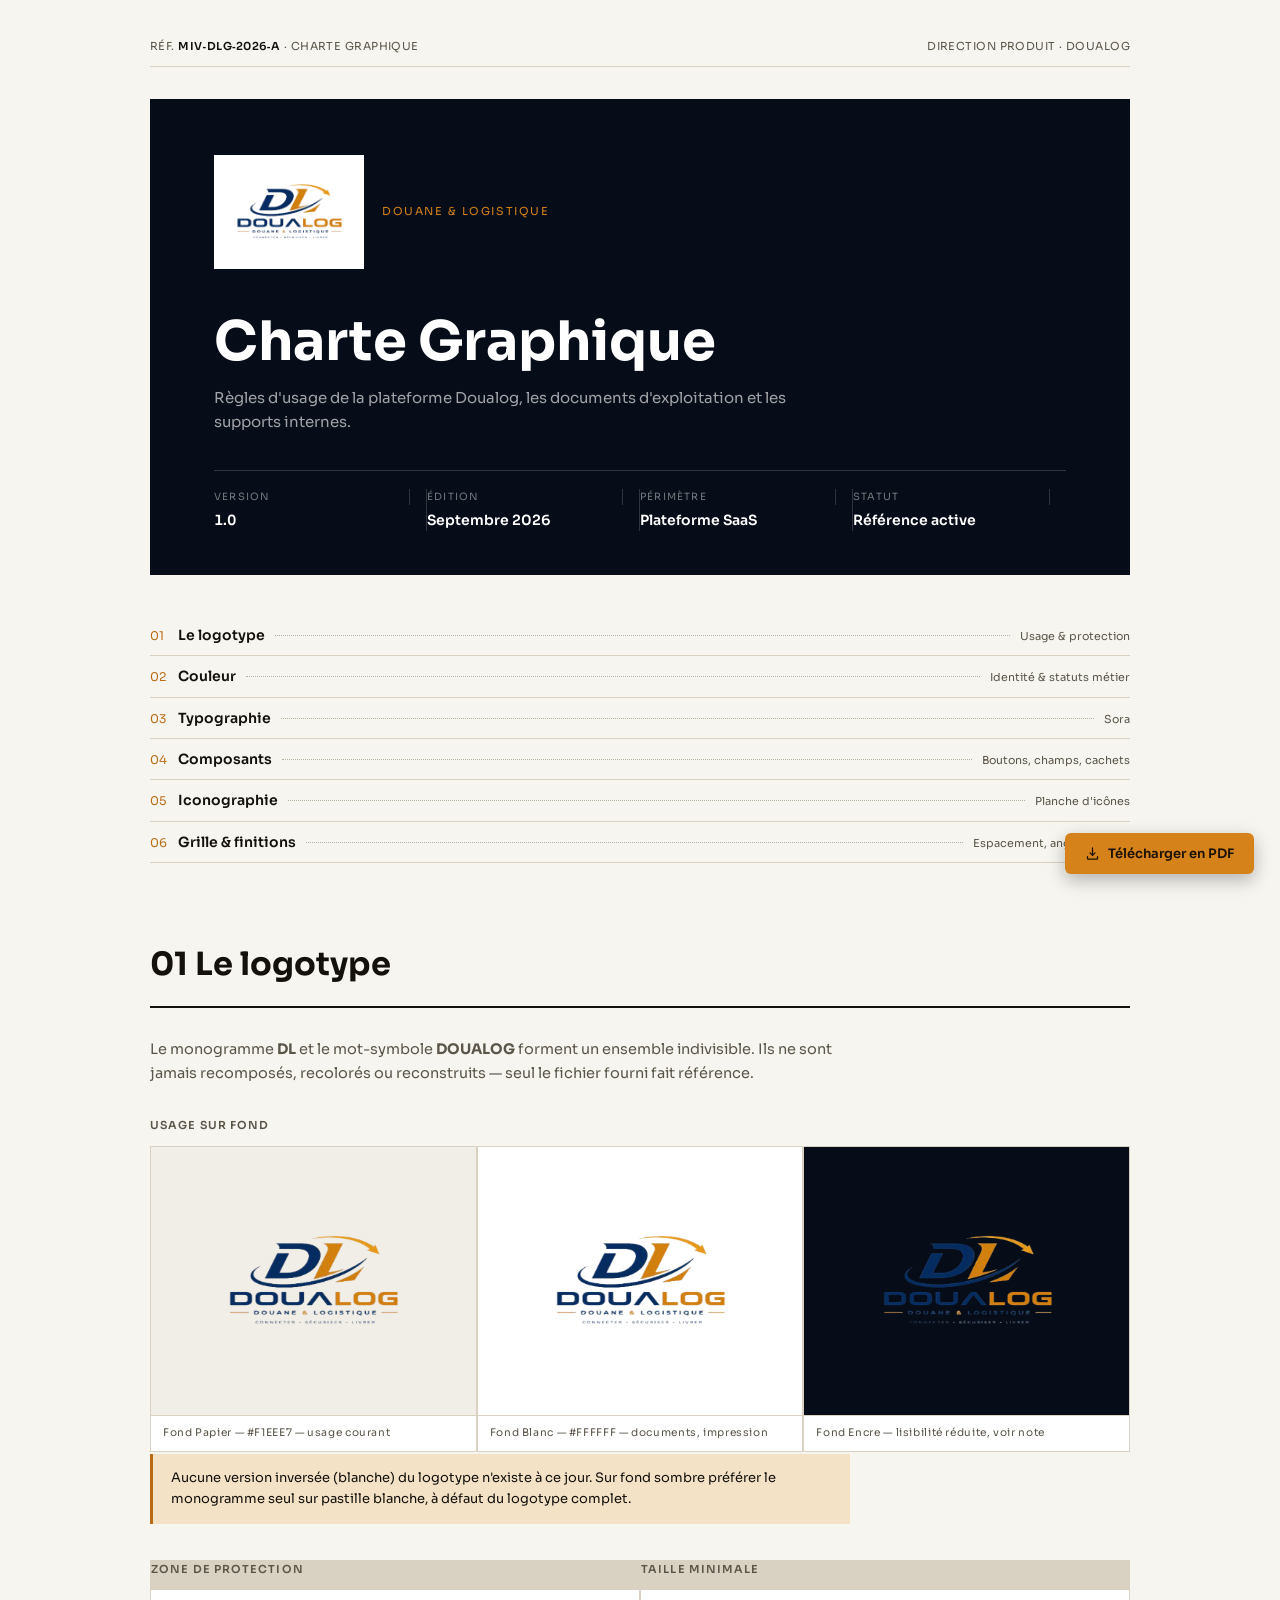
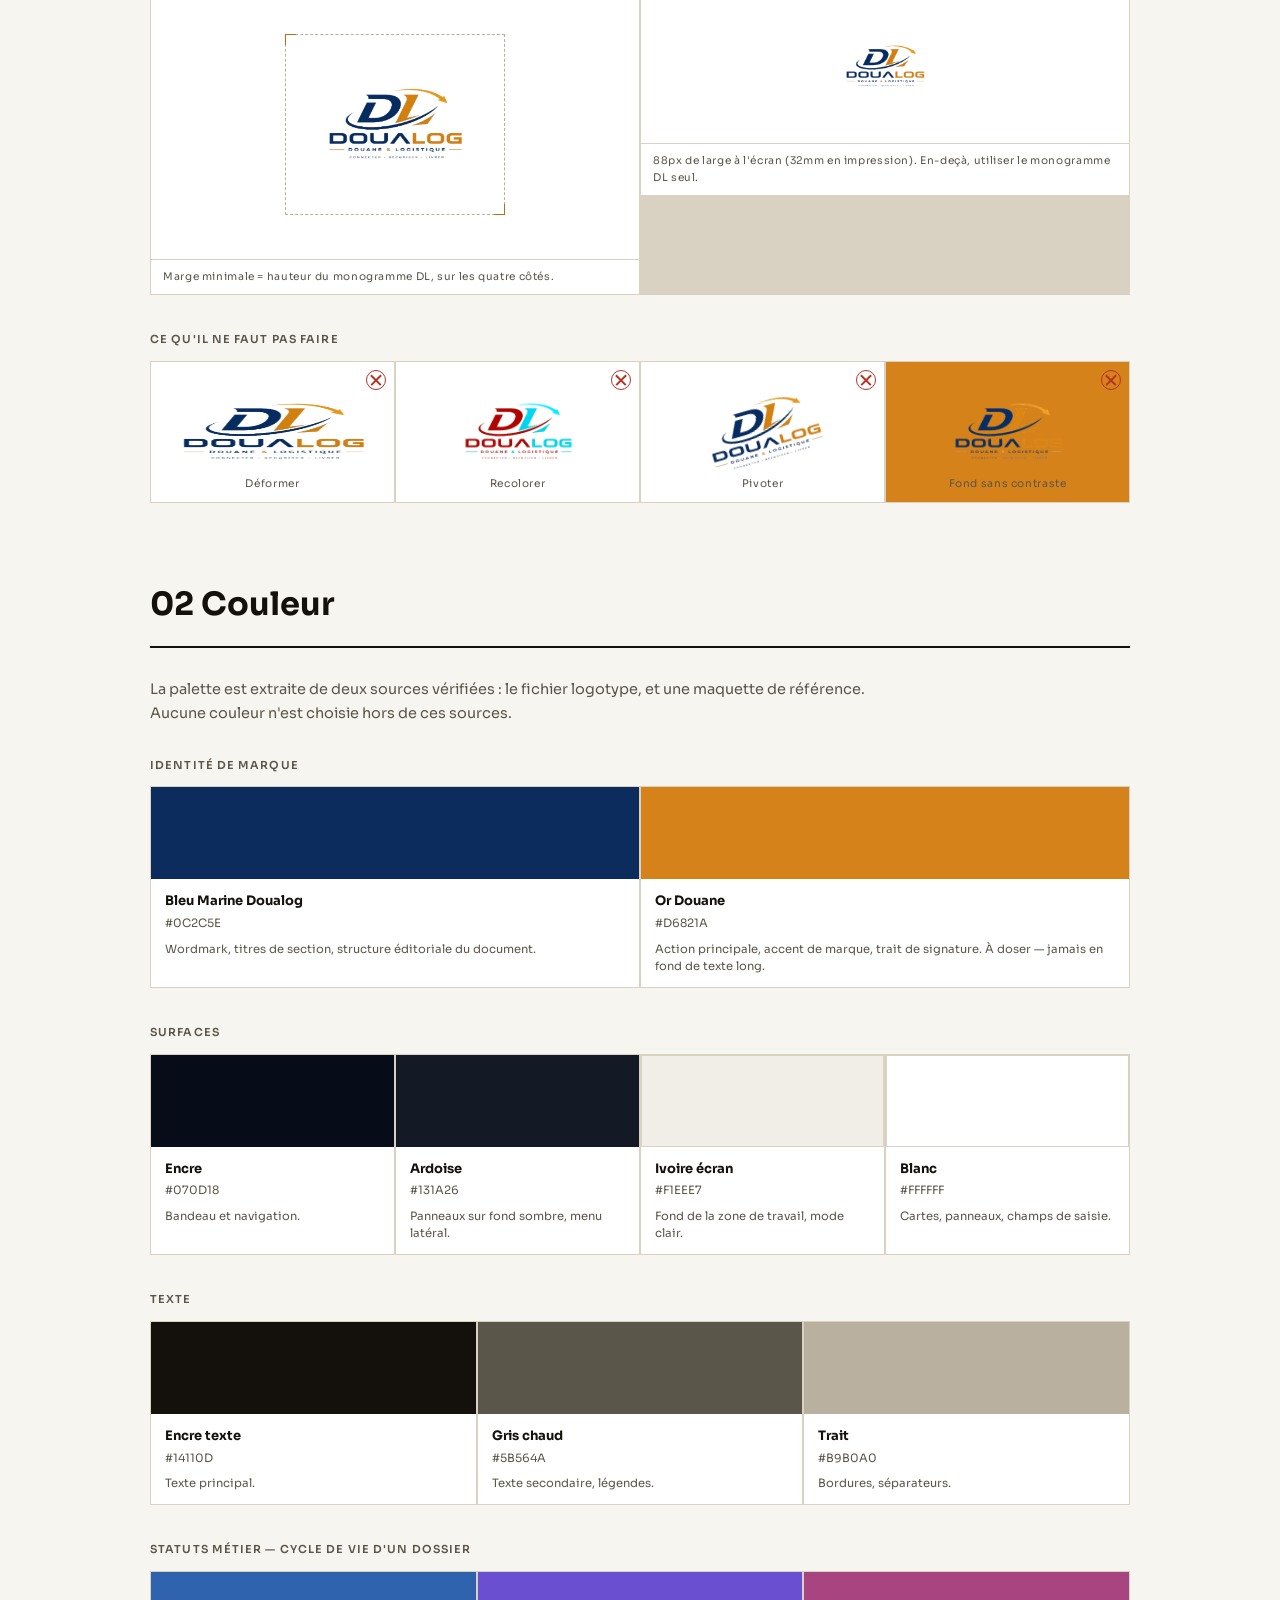
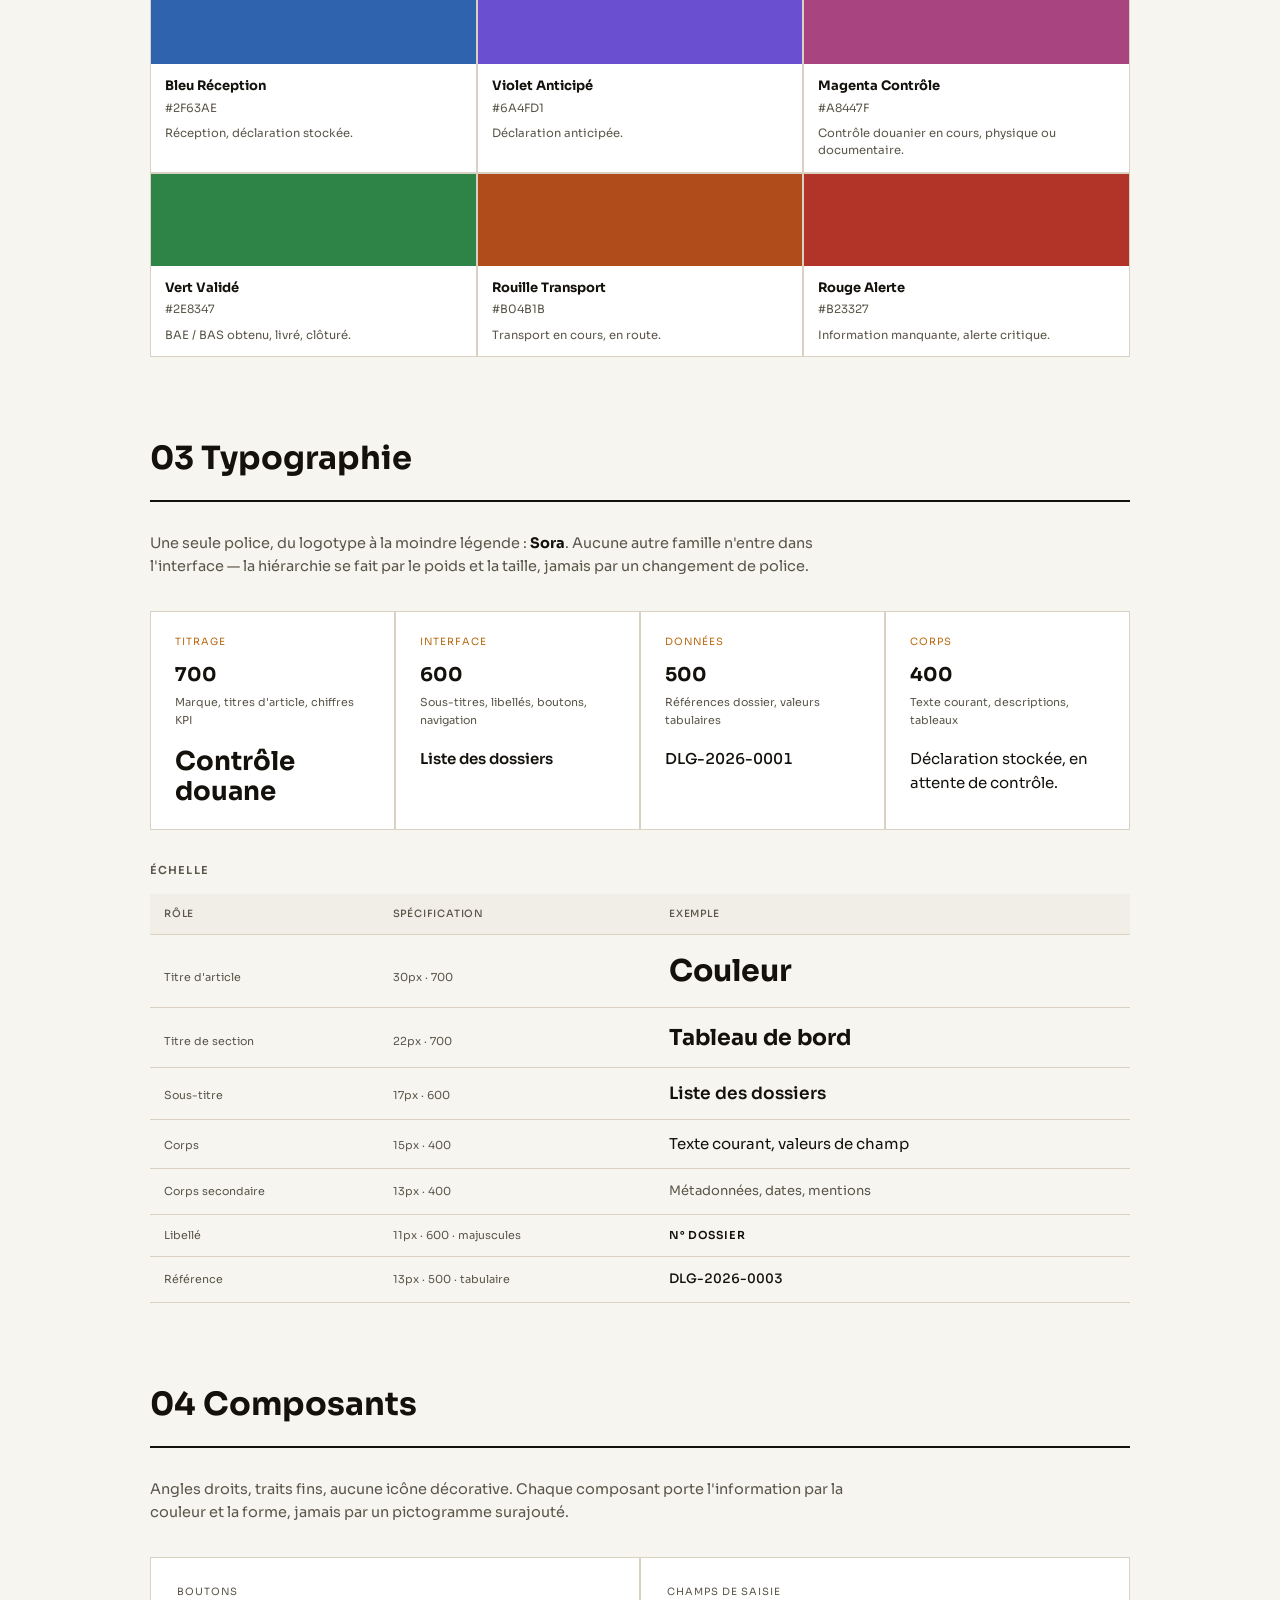
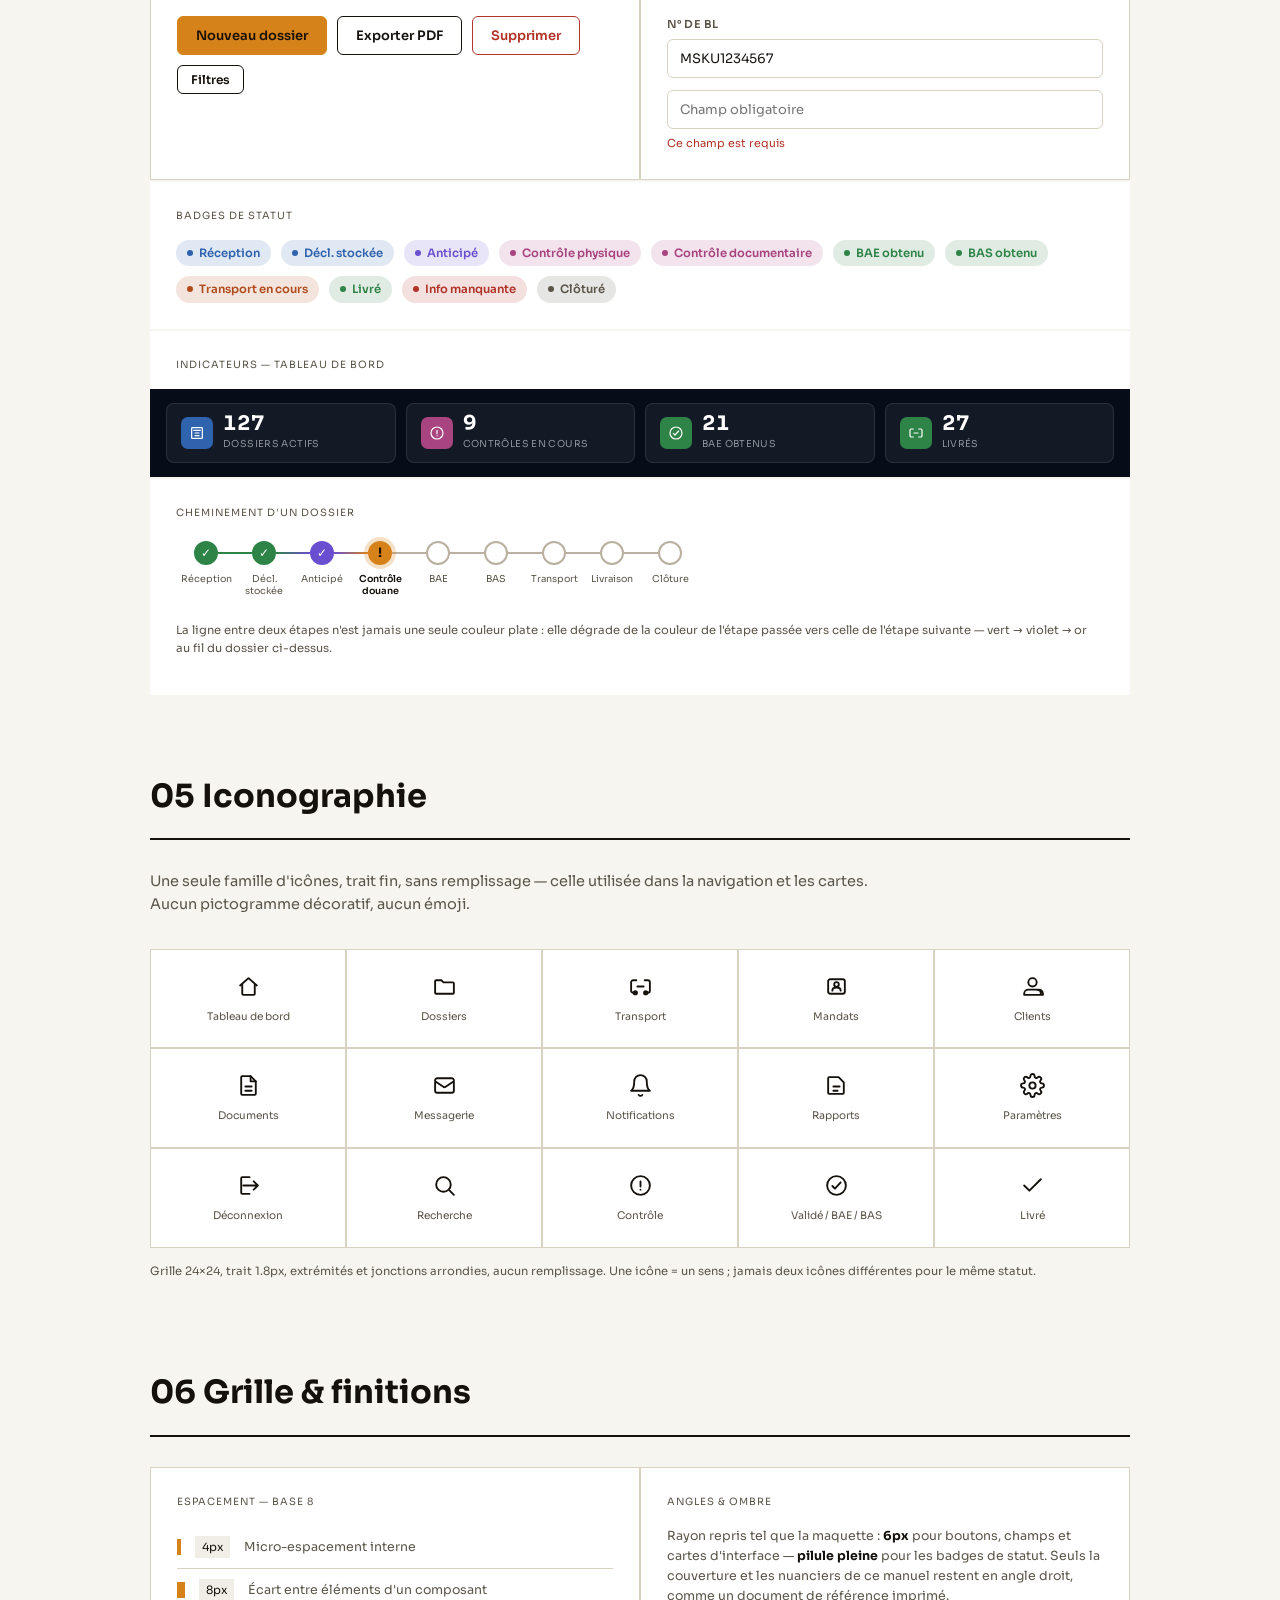
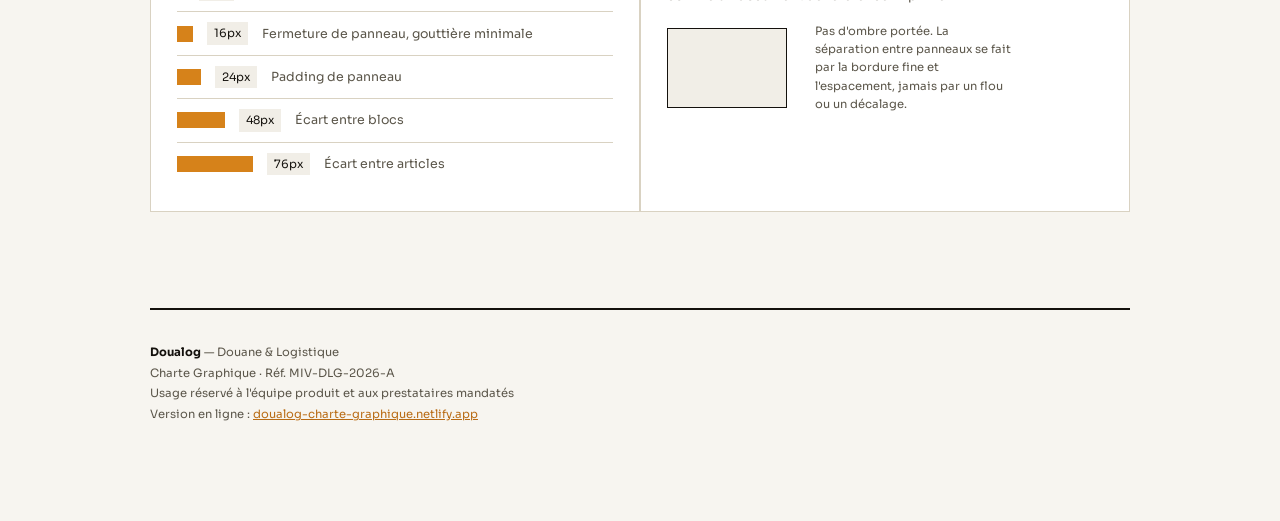
==== commit af871de7: "fix ui charte graphique" ====
--- a/index.html
+++ b/index.html
@@ -3,7 +3,7 @@
 <head>
 <meta charset="UTF-8">
 <meta name="viewport" content="width=device-width, initial-scale=1, viewport-fit=cover">
-<title>Manuel d'identité visuelle — Doualog</title>
+<title>Charte Graphique — Doualog</title>
 <link rel="preconnect" href="https://fonts.googleapis.com">
 <link rel="preconnect" href="https://fonts.gstatic.com" crossorigin>
 <link href="https://fonts.googleapis.com/css2?family=Sora:wght@400;500;600;700;800&display=swap" rel="stylesheet">
@@ -734,8 +734,9 @@
   <footer class="visa">
     <div class="visa-info">
       <div><b>Doualog</b> — Douane &amp; Logistique</div>
-      <div>Manuel d'identité visuelle · Réf. MIV-DLG-2026-A</div>
+      <div>Charte Graphique · Réf. MIV-DLG-2026-A</div>
       <div>Usage réservé à l'équipe produit et aux prestataires mandatés</div>
+      <div>Version en ligne : <a href="https://doualog-charte-graphique.netlify.app/" target="_blank" rel="noopener">doualog-charte-graphique.netlify.app</a></div>
     </div>
   </footer>
 
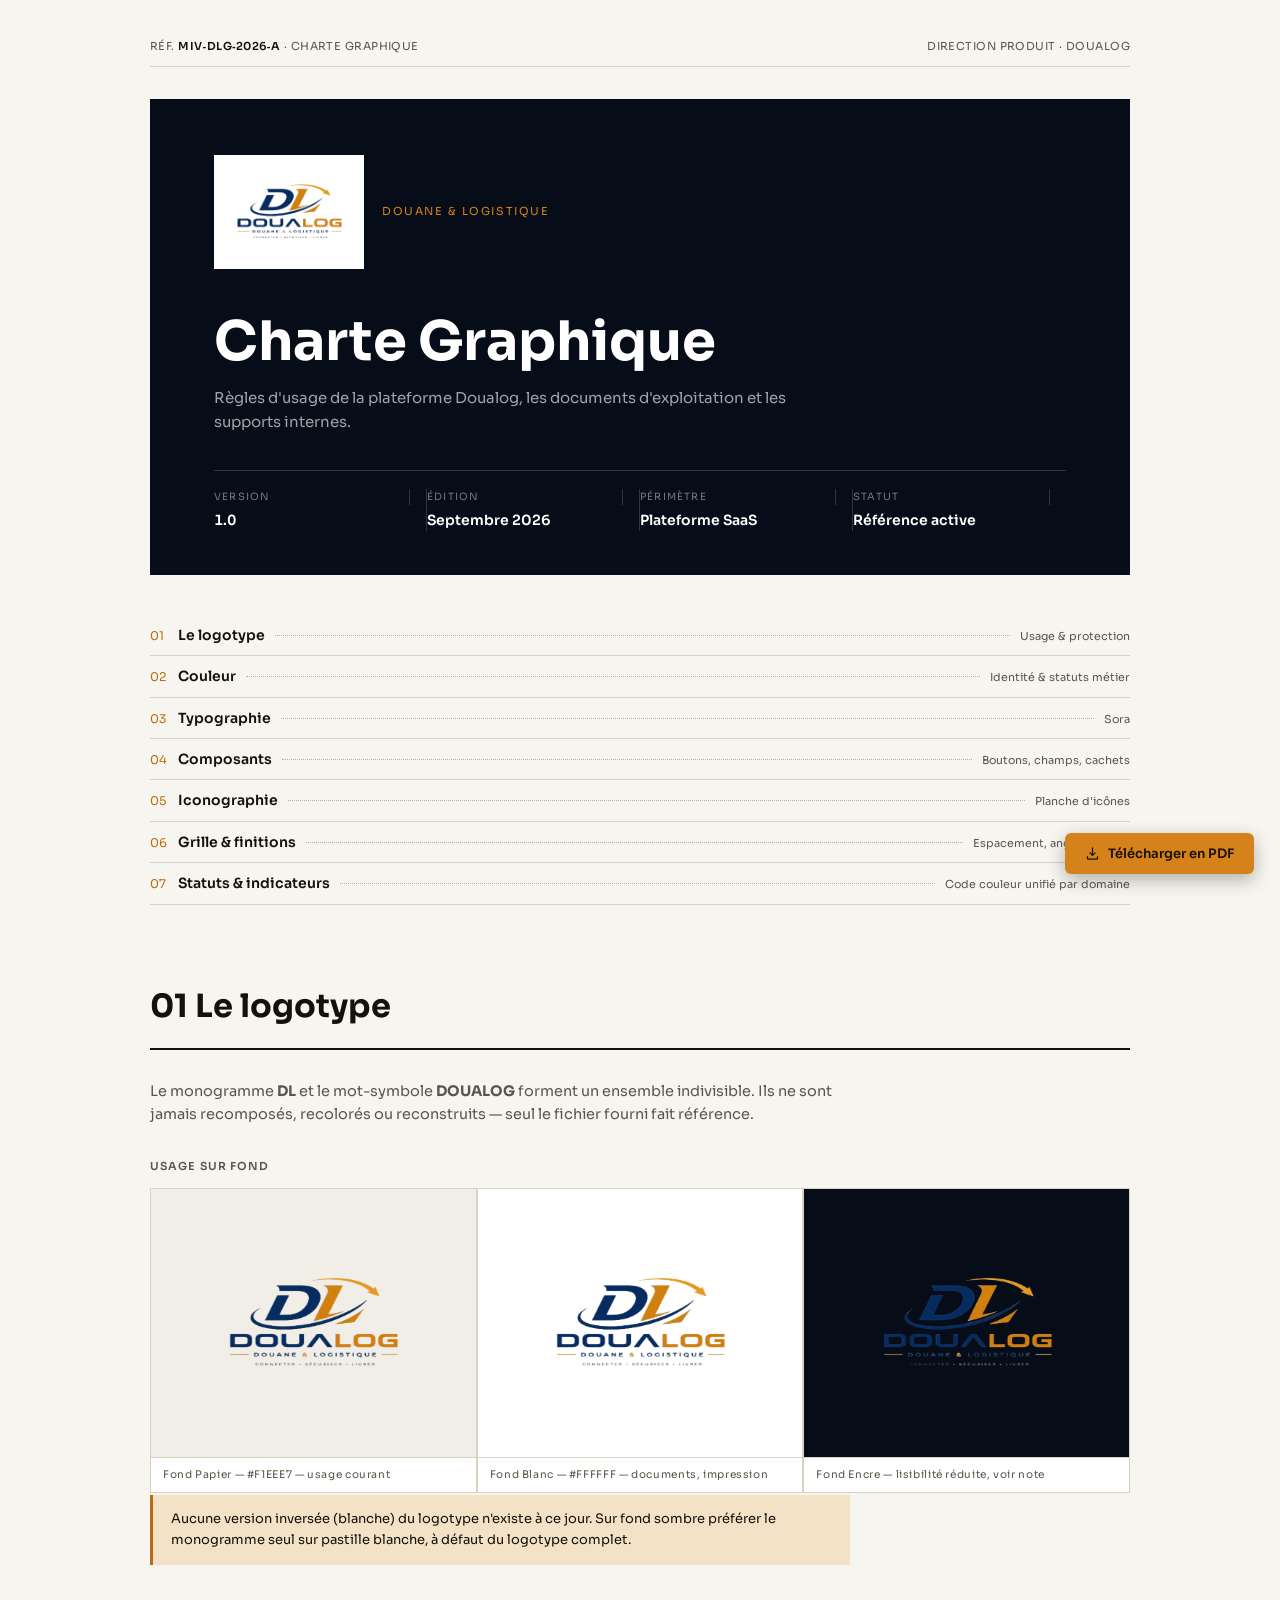
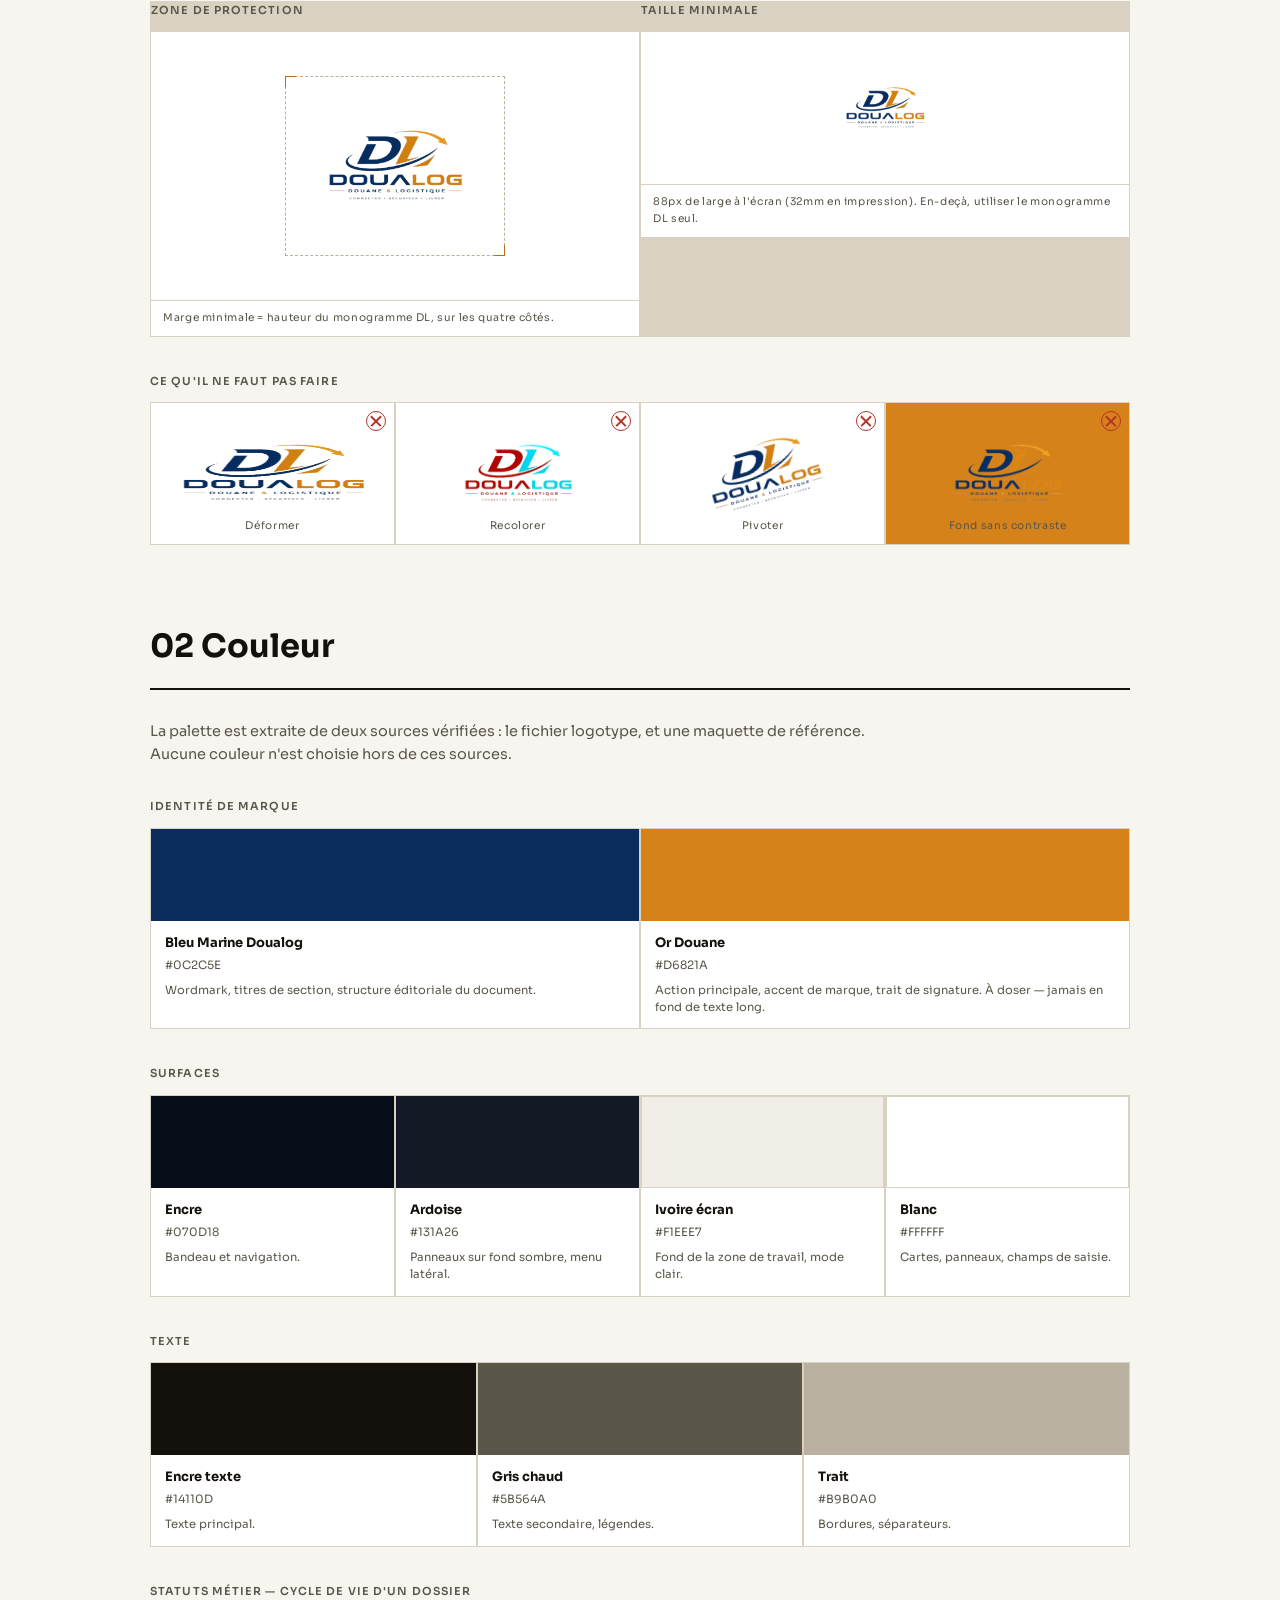
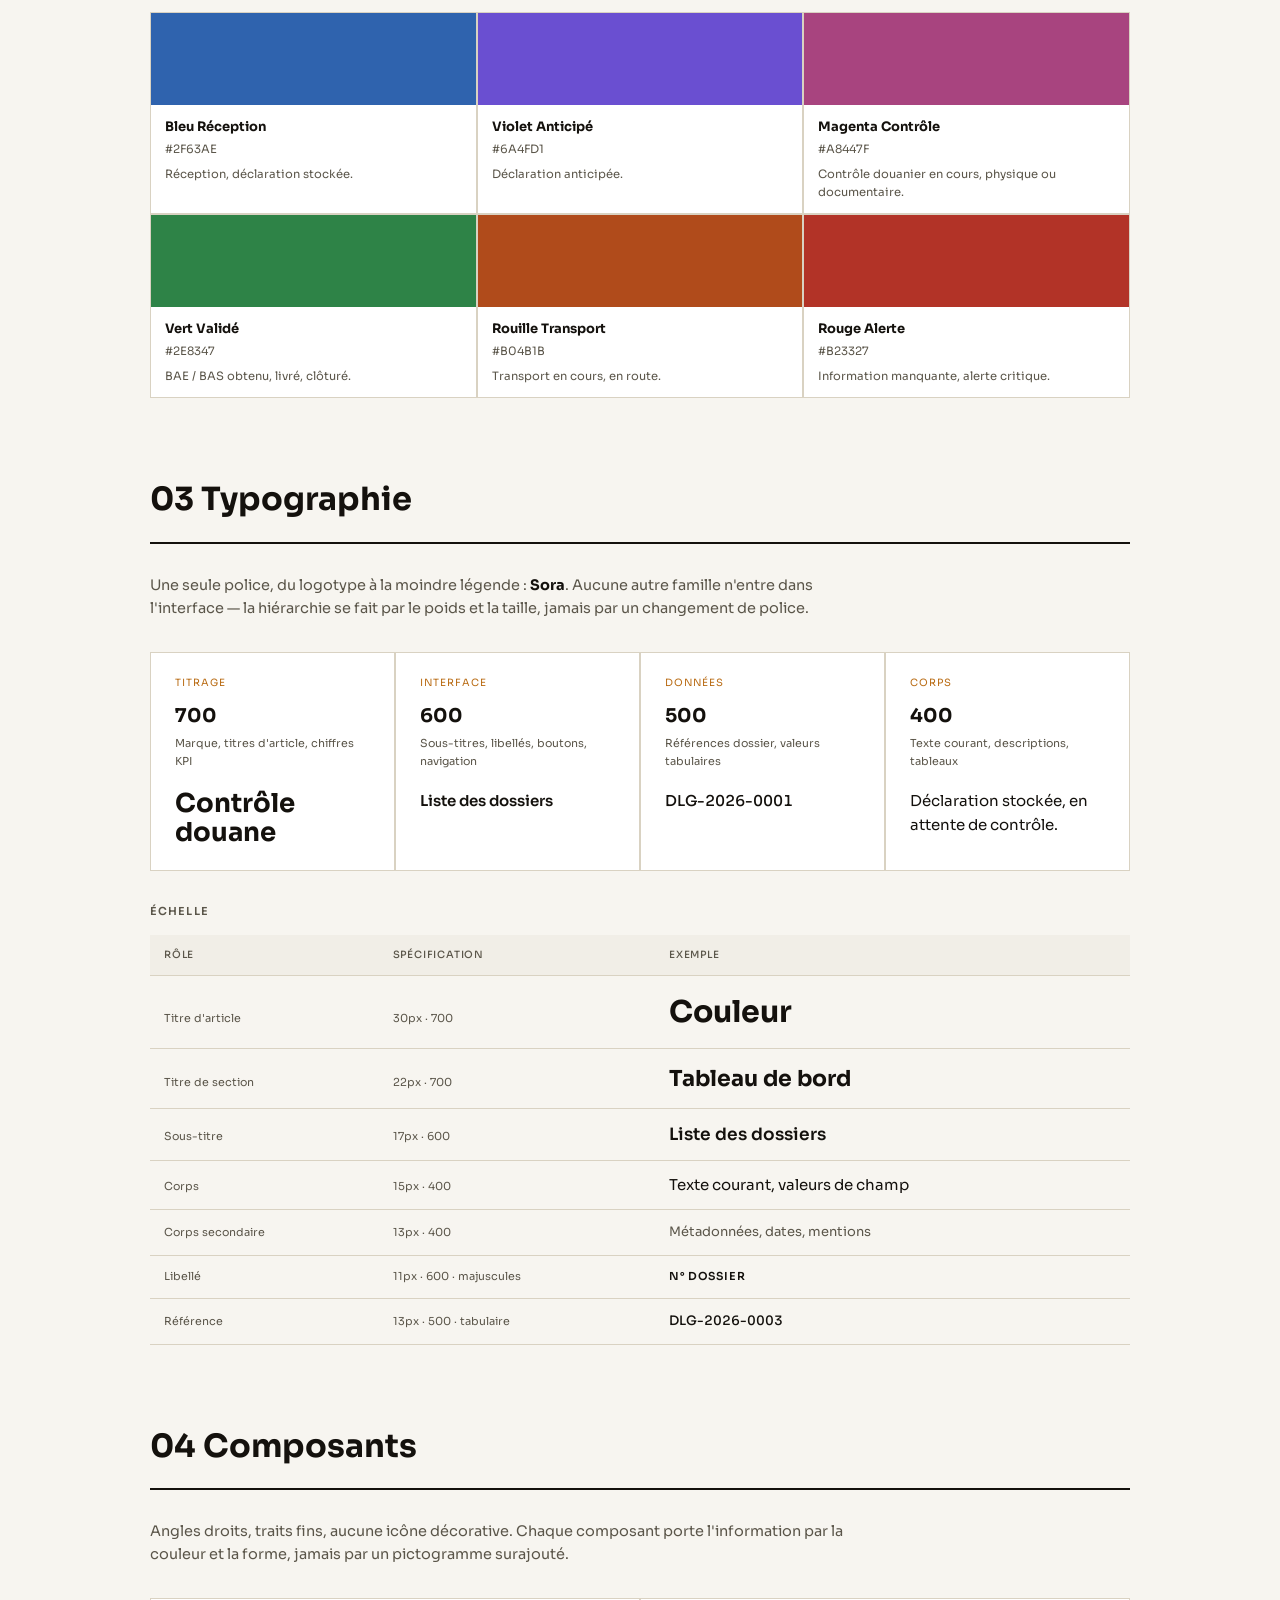
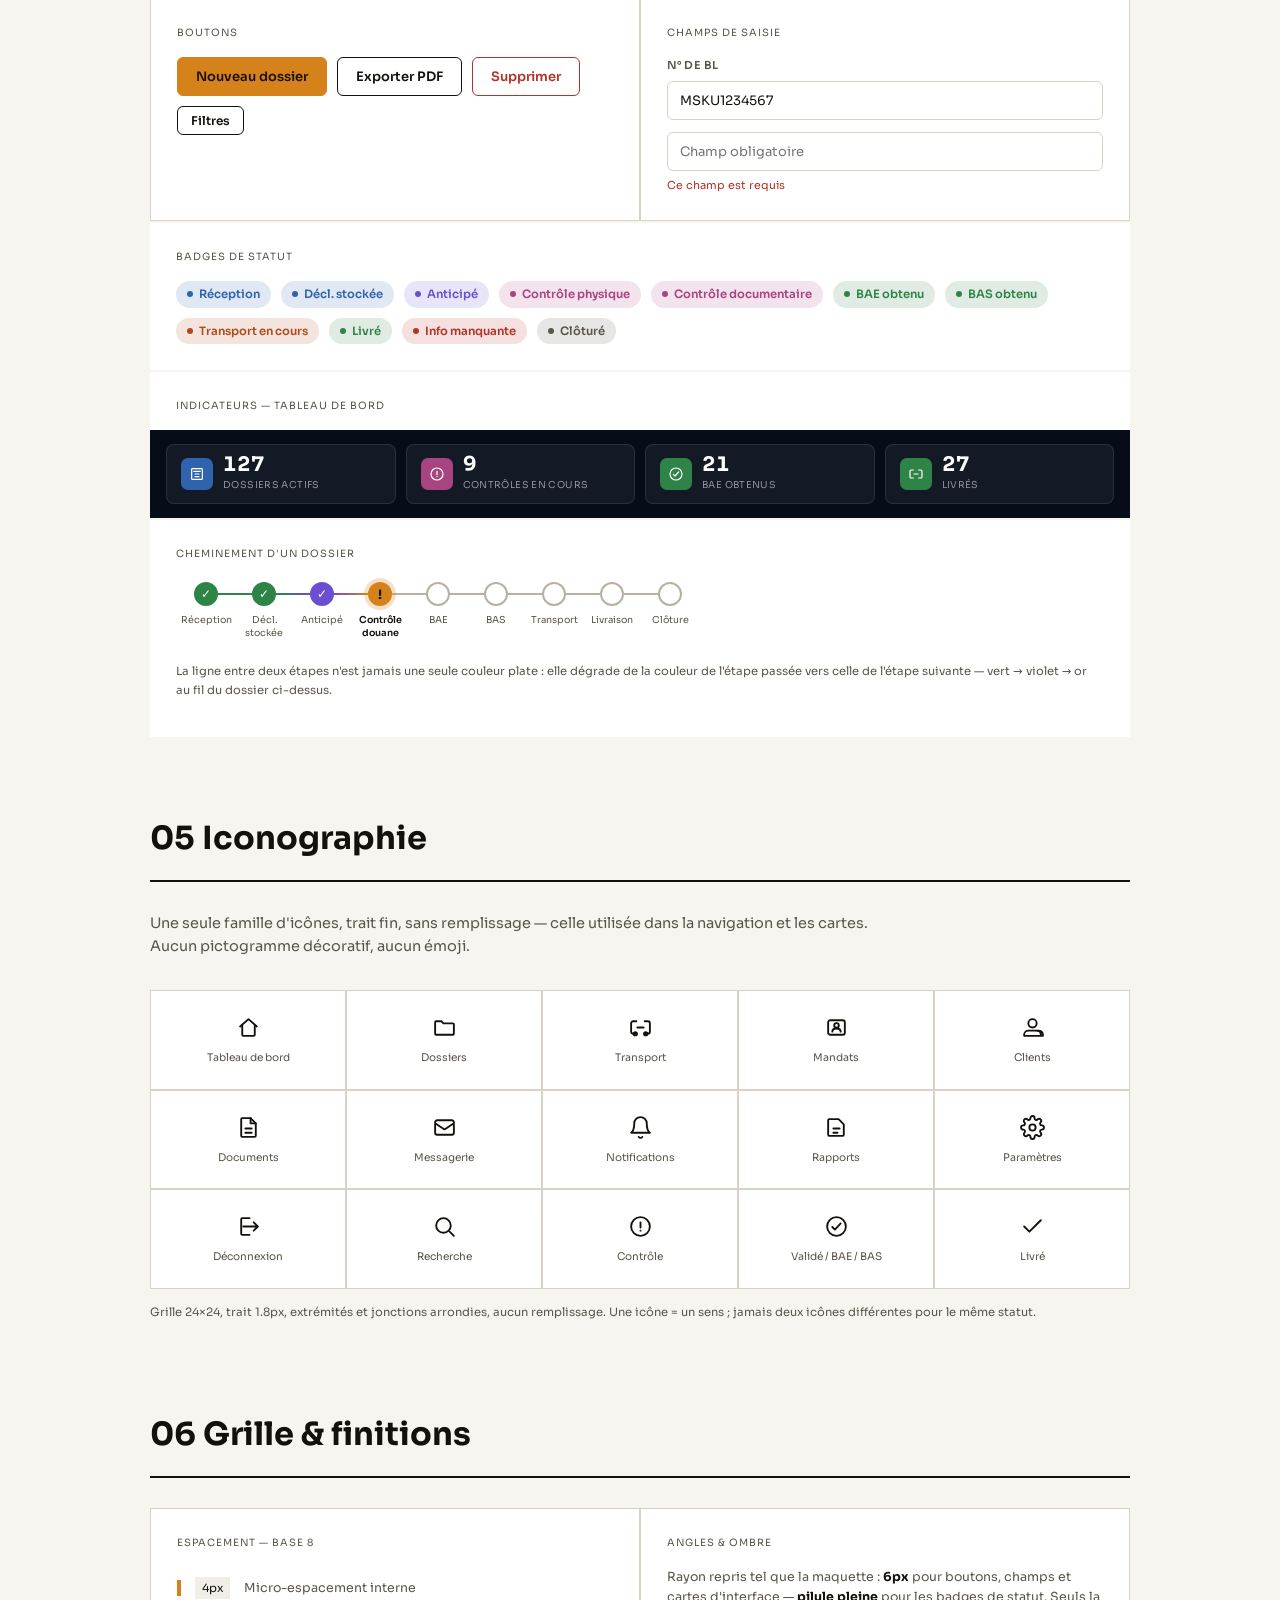
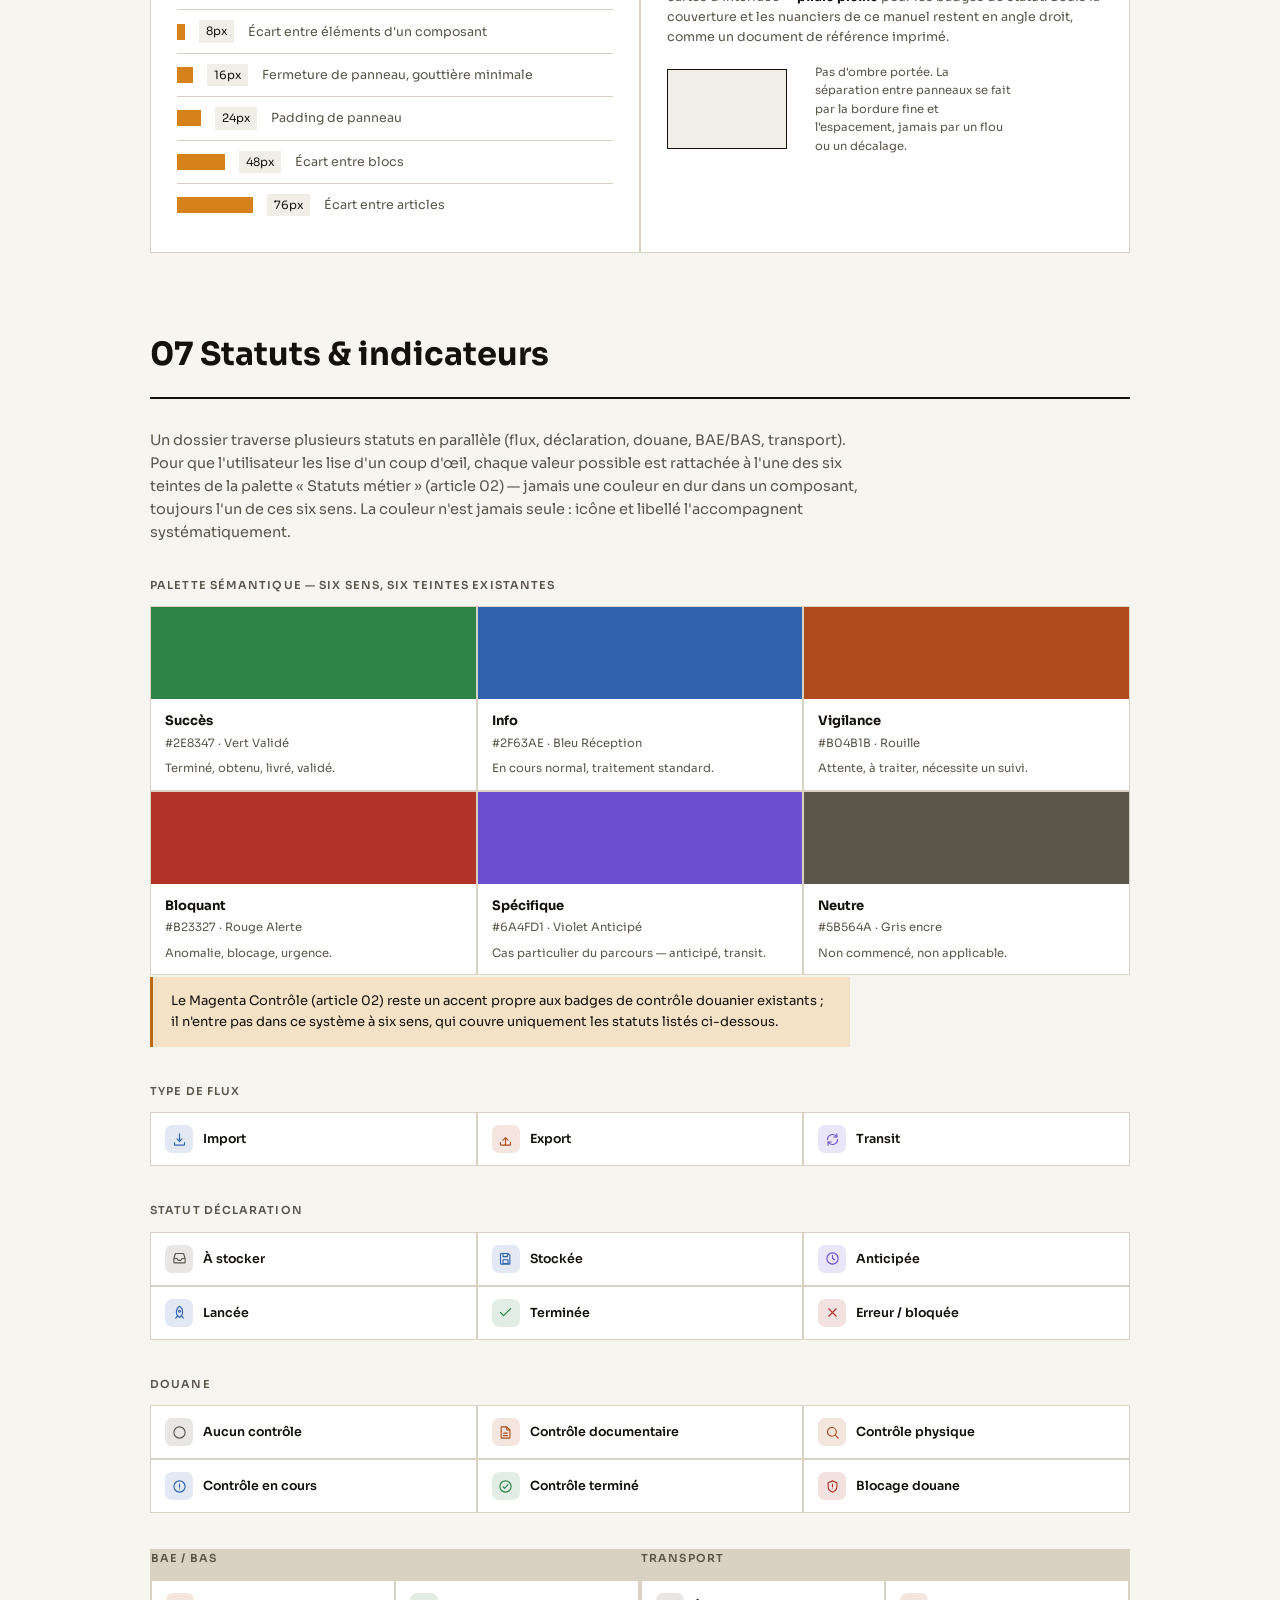
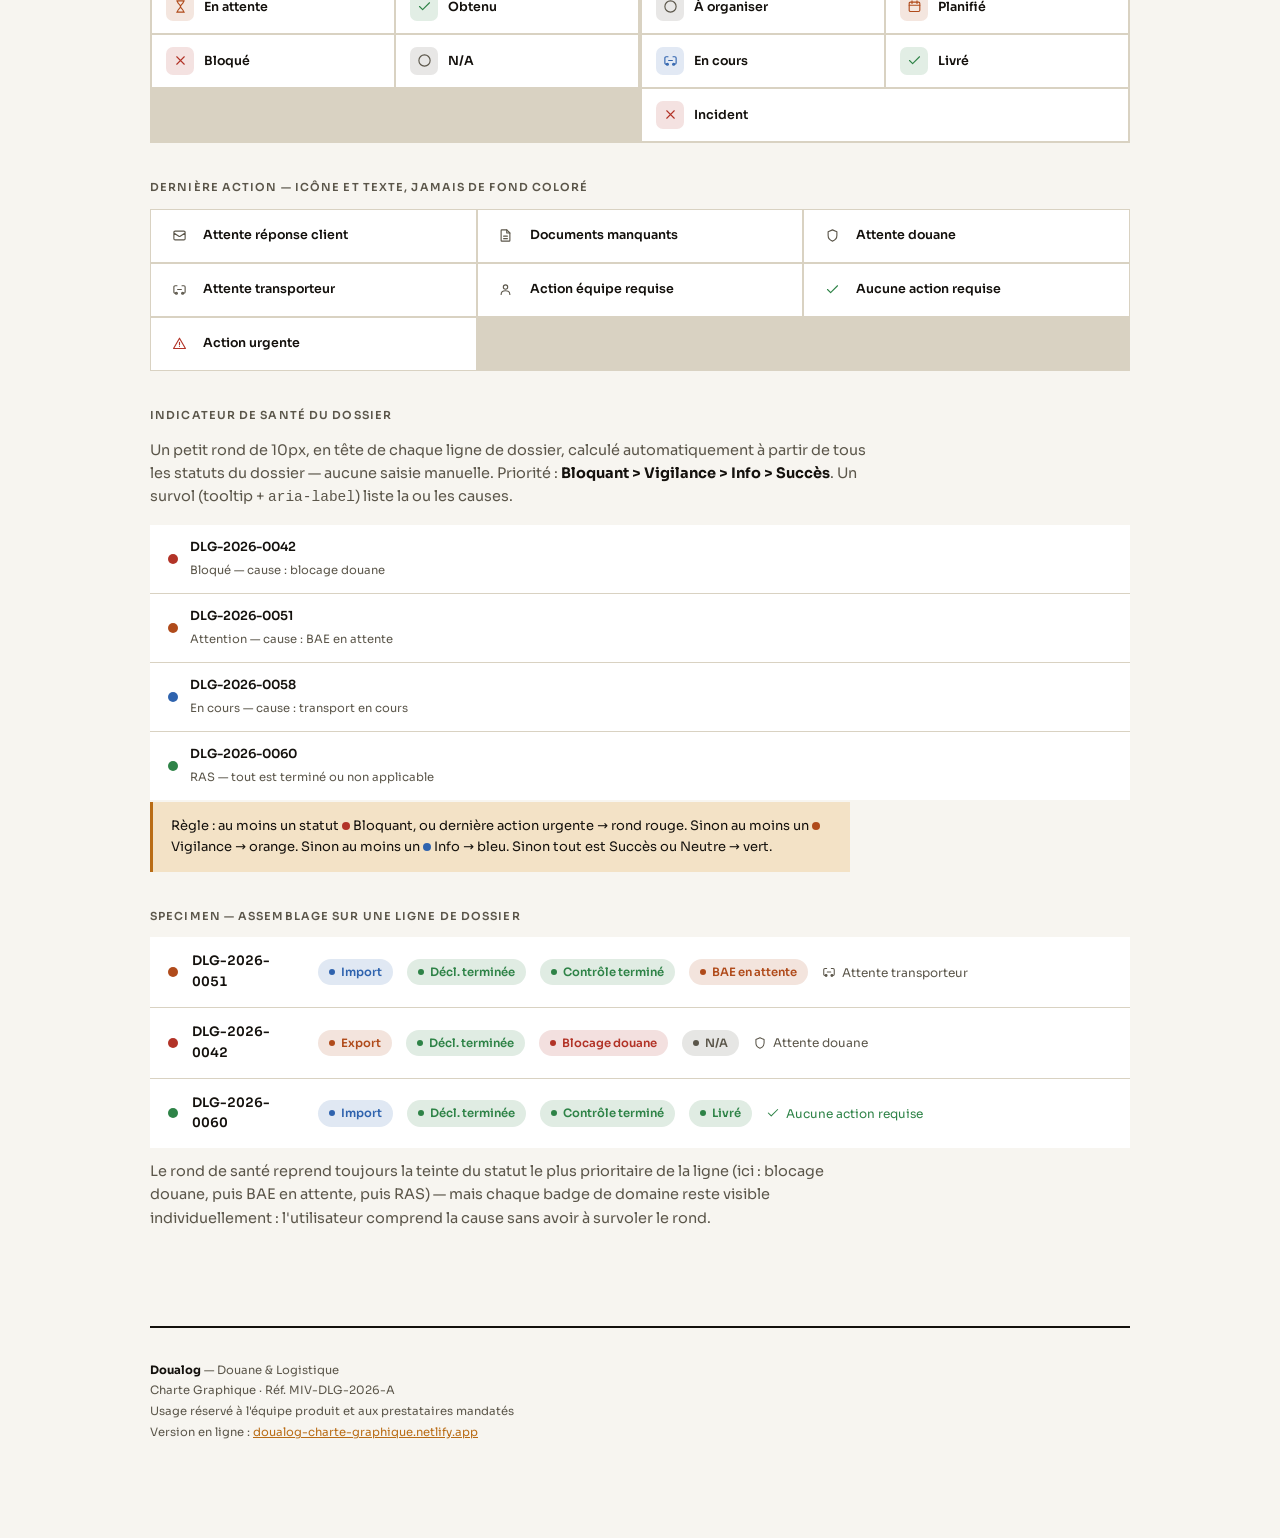
==== commit d44a419c: "feat: ajout de l'ui des status" ====
--- a/index.html
+++ b/index.html
@@ -382,6 +382,53 @@
   .hard-caption{ font-size:11.5px; color:var(--ink-600); max-width:22ch; }
 
   /* ══════════════════════════════════════════════════════════════
+     ARTICLE 07 — STATUTS & INDICATEURS
+     ══════════════════════════════════════════════════════════════ */
+  .tone-success{ --tone-c:var(--st-vert); }
+  .tone-info{ --tone-c:var(--st-bleu); }
+  .tone-warning{ --tone-c:var(--st-rouille); }
+  .tone-danger{ --tone-c:var(--st-rouge); }
+  .tone-special{ --tone-c:var(--st-violet); }
+  .tone-neutral{ --tone-c:var(--ink-600); }
+
+  .stat-grid{ display:grid; grid-template-columns:repeat(3,1fr); gap:2px; background:var(--border); border:1px solid var(--border); }
+  .stat-grid.g2{ grid-template-columns:repeat(2,1fr); }
+  @media (max-width:680px){ .stat-grid{ grid-template-columns:repeat(2,1fr); } }
+
+  .stat-item{ display:flex; align-items:center; gap:10px; background:var(--surface); padding:12px 14px; }
+  .stat-chip{ width:28px; height:28px; border-radius:7px; display:flex; align-items:center; justify-content:center; flex-shrink:0; color:var(--tone-c); background:color-mix(in srgb, var(--tone-c) 14%, var(--surface)); }
+  .stat-chip svg{ width:15px; height:15px; }
+  .stat-item span{ font-size:12.5px; font-weight:600; line-height:1.3; }
+
+  .stat-item.plain .stat-chip{ background:transparent; color:var(--ink-600); }
+  .stat-item.plain.tone-success .stat-chip{ color:var(--st-vert); }
+  .stat-item.plain.tone-danger .stat-chip{ color:var(--st-rouge); }
+
+  .health-panel{ background:var(--surface); }
+  .health-row{ display:flex; align-items:center; gap:12px; padding:12px 18px; border-bottom:1px solid var(--border); }
+  .health-row:last-child{ border-bottom:none; }
+  .health-dot{ width:10px; height:10px; border-radius:50%; background:var(--tone-c); flex-shrink:0; }
+  .health-text b{ font-family:'Sora'; font-size:12.5px; font-weight:600; display:block; }
+  .health-text span{ font-size:11.5px; color:var(--ink-600); }
+
+  .tone-legend{ display:flex; align-items:center; gap:7px; font-size:11px; color:var(--ink-600); }
+  .tone-legend .dot{ width:8px; height:8px; border-radius:50%; background:var(--tone-c); flex-shrink:0; }
+
+  .tag.tone-success{ --tag-c:var(--st-vert); }
+  .tag.tone-info{ --tag-c:var(--st-bleu); }
+  .tag.tone-warning{ --tag-c:var(--st-rouille); }
+  .tag.tone-danger{ --tag-c:var(--st-rouge); }
+  .tag.tone-special{ --tag-c:var(--st-violet); }
+  .tag.tone-neutral{ --tag-c:var(--ink-600); }
+
+  .dossier-row-wrap{ background:var(--surface); overflow-x:auto; }
+  .dossier-row{ display:flex; align-items:center; gap:14px; padding:14px 18px; min-width:max-content; border-bottom:1px solid var(--border); }
+  .dossier-row:last-child{ border-bottom:none; }
+  .dossier-ref{ font-family:'Sora'; font-weight:600; font-size:13px; font-variant-numeric:tabular-nums; flex-shrink:0; width:112px; }
+  .dossier-action{ display:flex; align-items:center; gap:6px; font-size:12px; color:var(--ink-600); flex-shrink:0; }
+  .dossier-action svg{ width:14px; height:14px; flex-shrink:0; }
+
+  /* ══════════════════════════════════════════════════════════════
      PIED — VISA
      ══════════════════════════════════════════════════════════════ */
   .visa{
@@ -424,6 +471,25 @@
   .pdf-btn svg{ width:15px; height:15px; flex-shrink:0; }
   @media print{
     .pdf-btn{ display:none !important; }
+
+    body{ background:#fff; }
+
+    .cover{ background:#fff; color:var(--ink-900); }
+    .cover-logo{ background:#fff; border:1px solid var(--border); }
+    .cover-brandline{ color:var(--gold); }
+    .cover h1{ color:var(--ink-900); }
+    .cover-sub{ color:var(--ink-600); }
+    .cover-meta{ border-top-color:var(--border); }
+    .cover-meta div{ border-right-color:var(--border); }
+    .cover-meta .k{ color:var(--ink-600); }
+    .cover-meta .v{ color:var(--ink-900); }
+
+    .logo-specimen.on-navy{ background:#fff; border:1px solid var(--border); }
+
+    .kpi-dark-row{ background:#fff; border:1px solid var(--border); }
+    .kpi-tile{ background:#fff; border:1px solid var(--border); }
+    .kpi-num{ color:var(--ink-900); }
+    .kpi-lbl{ color:var(--ink-600); }
   }
 </style>
 </head>
@@ -463,6 +529,7 @@
     <li><span class="n">04</span><span class="t">Composants</span><span class="fill"></span><span class="p">Boutons, champs, cachets</span></li>
     <li><span class="n">05</span><span class="t">Iconographie</span><span class="fill"></span><span class="p">Planche d'icônes</span></li>
     <li><span class="n">06</span><span class="t">Grille &amp; finitions</span><span class="fill"></span><span class="p">Espacement, angles, ombre</span></li>
+    <li><span class="n">07</span><span class="t">Statuts &amp; indicateurs</span><span class="fill"></span><span class="p">Code couleur unifié par domaine</span></li>
   </ul>
 
   <!-- ══ 01 — LOGOTYPE ══ -->
@@ -730,6 +797,141 @@
     </div>
   </section>
 
+  <!-- ══ 07 — STATUTS & INDICATEURS ══ -->
+  <section class="article" id="art07">
+    <div class="article-head"><h2>07 Statuts &amp; indicateurs</h2></div>
+    <p class="article-intro">Un dossier traverse plusieurs statuts en parallèle (flux, déclaration, douane, BAE/BAS, transport). Pour que l'utilisateur les lise d'un coup d'œil, chaque valeur possible est rattachée à l'une des six teintes de la palette « Statuts métier » (article 02) — jamais une couleur en dur dans un composant, toujours l'un de ces six sens. La couleur n'est jamais seule : icône et libellé l'accompagnent systématiquement.</p>
+
+    <div class="block-group">
+      <div class="lead">Palette sémantique — six sens, six teintes existantes</div>
+      <div class="grid g3">
+        <div class="swatch"><div class="swatch-color" style="background:var(--st-vert);"></div><div class="swatch-info"><div class="swatch-name">Succès</div><div class="swatch-hex">#2E8347 · Vert Validé</div><div class="swatch-use">Terminé, obtenu, livré, validé.</div></div></div>
+        <div class="swatch"><div class="swatch-color" style="background:var(--st-bleu);"></div><div class="swatch-info"><div class="swatch-name">Info</div><div class="swatch-hex">#2F63AE · Bleu Réception</div><div class="swatch-use">En cours normal, traitement standard.</div></div></div>
+        <div class="swatch"><div class="swatch-color" style="background:var(--st-rouille);"></div><div class="swatch-info"><div class="swatch-name">Vigilance</div><div class="swatch-hex">#B04B1B · Rouille</div><div class="swatch-use">Attente, à traiter, nécessite un suivi.</div></div></div>
+        <div class="swatch"><div class="swatch-color" style="background:var(--st-rouge);"></div><div class="swatch-info"><div class="swatch-name">Bloquant</div><div class="swatch-hex">#B23327 · Rouge Alerte</div><div class="swatch-use">Anomalie, blocage, urgence.</div></div></div>
+        <div class="swatch"><div class="swatch-color" style="background:var(--st-violet);"></div><div class="swatch-info"><div class="swatch-name">Spécifique</div><div class="swatch-hex">#6A4FD1 · Violet Anticipé</div><div class="swatch-use">Cas particulier du parcours — anticipé, transit.</div></div></div>
+        <div class="swatch"><div class="swatch-color" style="background:var(--ink-600);"></div><div class="swatch-info"><div class="swatch-name">Neutre</div><div class="swatch-hex">#5B564A · Gris encre</div><div class="swatch-use">Non commencé, non applicable.</div></div></div>
+      </div>
+      <div class="note-box" style="margin-top:2px;">Le Magenta Contrôle (article 02) reste un accent propre aux badges de contrôle douanier existants ; il n'entre pas dans ce système à six sens, qui couvre uniquement les statuts listés ci-dessous.</div>
+    </div>
+
+    <div class="block-group">
+      <div class="lead">Type de flux</div>
+      <div class="stat-grid g3">
+        <div class="stat-item tone-info"><span class="stat-chip"><svg viewBox="0 0 24 24" fill="none" stroke="currentColor" stroke-width="1.8" stroke-linecap="round" stroke-linejoin="round"><path d="M12 3v12m0 0l-4-4m4 4l4-4"/><path d="M4 17v3a1 1 0 001 1h14a1 1 0 001-1v-3"/></svg></span><span>Import</span></div>
+        <div class="stat-item tone-warning"><span class="stat-chip"><svg viewBox="0 0 24 24" fill="none" stroke="currentColor" stroke-width="1.8" stroke-linecap="round" stroke-linejoin="round"><path d="M12 21V9m0 0l-4 4m4-4l4 4"/><path d="M4 17v3a1 1 0 001 1h14a1 1 0 001-1v-3"/></svg></span><span>Export</span></div>
+        <div class="stat-item tone-special"><span class="stat-chip"><svg viewBox="0 0 24 24" fill="none" stroke="currentColor" stroke-width="1.8" stroke-linecap="round" stroke-linejoin="round"><path d="M4 12a8 8 0 0114.9-4M20 12a8 8 0 01-14.9 4"/><path d="M19 3v5h-5M5 21v-5h5"/></svg></span><span>Transit</span></div>
+      </div>
+    </div>
+
+    <div class="block-group">
+      <div class="lead">Statut déclaration</div>
+      <div class="stat-grid g3">
+        <div class="stat-item tone-neutral"><span class="stat-chip"><svg viewBox="0 0 24 24" fill="none" stroke="currentColor" stroke-width="1.8" stroke-linecap="round" stroke-linejoin="round"><path d="M4 12h4l2 3h4l2-3h4"/><path d="M5.5 4h13l2.5 8v6a1 1 0 01-1 1H4a1 1 0 01-1-1v-6z"/></svg></span><span>À stocker</span></div>
+        <div class="stat-item tone-info"><span class="stat-chip"><svg viewBox="0 0 24 24" fill="none" stroke="currentColor" stroke-width="1.8" stroke-linecap="round" stroke-linejoin="round"><path d="M5 4h11l3 3v13a1 1 0 01-1 1H5a1 1 0 01-1-1V5a1 1 0 011-1z"/><path d="M8 4v5h7V4M8 14h8v6H8z"/></svg></span><span>Stockée</span></div>
+        <div class="stat-item tone-special"><span class="stat-chip"><svg viewBox="0 0 24 24" fill="none" stroke="currentColor" stroke-width="1.8" stroke-linecap="round" stroke-linejoin="round"><circle cx="12" cy="12" r="9"/><path d="M12 7v5l3.5 2"/></svg></span><span>Anticipée</span></div>
+        <div class="stat-item tone-info"><span class="stat-chip"><svg viewBox="0 0 24 24" fill="none" stroke="currentColor" stroke-width="1.8" stroke-linecap="round" stroke-linejoin="round"><path d="M12 2c3 2 5 6 5 10 0 2-1 4-2 5l-3 3-3-3c-1-1-2-3-2-5 0-4 2-8 5-10z"/><circle cx="12" cy="10" r="1.6"/><path d="M9 17l-3 4M15 17l3 4"/></svg></span><span>Lancée</span></div>
+        <div class="stat-item tone-success"><span class="stat-chip"><svg viewBox="0 0 24 24" fill="none" stroke="currentColor" stroke-width="1.8" stroke-linecap="round" stroke-linejoin="round"><path d="M20 6L9 17l-5-5"/></svg></span><span>Terminée</span></div>
+        <div class="stat-item tone-danger"><span class="stat-chip"><svg viewBox="0 0 24 24" fill="none" stroke="currentColor" stroke-width="1.8" stroke-linecap="round" stroke-linejoin="round"><path d="M6 6l12 12M18 6L6 18"/></svg></span><span>Erreur / bloquée</span></div>
+      </div>
+    </div>
+
+    <div class="block-group">
+      <div class="lead">Douane</div>
+      <div class="stat-grid g3">
+        <div class="stat-item tone-neutral"><span class="stat-chip"><svg viewBox="0 0 24 24" fill="none" stroke="currentColor" stroke-width="1.8" stroke-linecap="round" stroke-linejoin="round"><circle cx="12" cy="12" r="9"/></svg></span><span>Aucun contrôle</span></div>
+        <div class="stat-item tone-warning"><span class="stat-chip"><svg viewBox="0 0 24 24" fill="none" stroke="currentColor" stroke-width="1.8" stroke-linecap="round" stroke-linejoin="round"><path d="M14 3H6a1 1 0 00-1 1v16a1 1 0 001 1h12a1 1 0 001-1V8l-5-5z"/><path d="M14 3v5h5M9 13h6M9 17h6"/></svg></span><span>Contrôle documentaire</span></div>
+        <div class="stat-item tone-warning"><span class="stat-chip"><svg viewBox="0 0 24 24" fill="none" stroke="currentColor" stroke-width="1.8" stroke-linecap="round" stroke-linejoin="round"><circle cx="11" cy="11" r="7"/><path d="M21 21l-4.3-4.3"/></svg></span><span>Contrôle physique</span></div>
+        <div class="stat-item tone-info"><span class="stat-chip"><svg viewBox="0 0 24 24" fill="none" stroke="currentColor" stroke-width="1.8" stroke-linecap="round" stroke-linejoin="round"><circle cx="12" cy="12" r="9"/><path d="M12 8v5M12 16h.01"/></svg></span><span>Contrôle en cours</span></div>
+        <div class="stat-item tone-success"><span class="stat-chip"><svg viewBox="0 0 24 24" fill="none" stroke="currentColor" stroke-width="1.8" stroke-linecap="round" stroke-linejoin="round"><circle cx="12" cy="12" r="9"/><path d="M8 12.5l2.5 2.5L16 9"/></svg></span><span>Contrôle terminé</span></div>
+        <div class="stat-item tone-danger"><span class="stat-chip"><svg viewBox="0 0 24 24" fill="none" stroke="currentColor" stroke-width="1.8" stroke-linecap="round" stroke-linejoin="round"><path d="M12 3l7 3v6c0 5-3.2 7.6-7 9-3.8-1.4-7-4-7-9V6l7-3z"/><path d="M12 8v4M12 14.5h.01"/></svg></span><span>Blocage douane</span></div>
+      </div>
+    </div>
+
+    <div class="block-group">
+      <div class="grid g2">
+        <div>
+          <div class="lead">BAE / BAS</div>
+          <div class="stat-grid g2">
+            <div class="stat-item tone-warning"><span class="stat-chip"><svg viewBox="0 0 24 24" fill="none" stroke="currentColor" stroke-width="1.8" stroke-linecap="round" stroke-linejoin="round"><path d="M6 3h12M6 21h12M7 3c0 5 5 6 5 9s-5 4-5 9M17 3c0 5-5 6-5 9s5 4 5 9"/></svg></span><span>En attente</span></div>
+            <div class="stat-item tone-success"><span class="stat-chip"><svg viewBox="0 0 24 24" fill="none" stroke="currentColor" stroke-width="1.8" stroke-linecap="round" stroke-linejoin="round"><path d="M20 6L9 17l-5-5"/></svg></span><span>Obtenu</span></div>
+            <div class="stat-item tone-danger"><span class="stat-chip"><svg viewBox="0 0 24 24" fill="none" stroke="currentColor" stroke-width="1.8" stroke-linecap="round" stroke-linejoin="round"><path d="M6 6l12 12M18 6L6 18"/></svg></span><span>Bloqué</span></div>
+            <div class="stat-item tone-neutral"><span class="stat-chip"><svg viewBox="0 0 24 24" fill="none" stroke="currentColor" stroke-width="1.8" stroke-linecap="round" stroke-linejoin="round"><circle cx="12" cy="12" r="9"/></svg></span><span>N/A</span></div>
+          </div>
+        </div>
+        <div>
+          <div class="lead">Transport</div>
+          <div class="stat-grid g2">
+            <div class="stat-item tone-neutral"><span class="stat-chip"><svg viewBox="0 0 24 24" fill="none" stroke="currentColor" stroke-width="1.8" stroke-linecap="round" stroke-linejoin="round"><circle cx="12" cy="12" r="9"/></svg></span><span>À organiser</span></div>
+            <div class="stat-item tone-warning"><span class="stat-chip"><svg viewBox="0 0 24 24" fill="none" stroke="currentColor" stroke-width="1.8" stroke-linecap="round" stroke-linejoin="round"><rect x="3.5" y="5" width="17" height="15" rx="2"/><path d="M16 3v4M8 3v4M3.5 10h17"/></svg></span><span>Planifié</span></div>
+            <div class="stat-item tone-info"><span class="stat-chip"><svg viewBox="0 0 24 24" fill="none" stroke="currentColor" stroke-width="1.8" stroke-linecap="round" stroke-linejoin="round"><path d="M8 18H5a2 2 0 01-2-2V8a2 2 0 012-2h3M16 6h3a2 2 0 012 2v8a2 2 0 01-2 2h-3M9 12h6"/><circle cx="7" cy="18" r="1.6"/><circle cx="17" cy="18" r="1.6"/></svg></span><span>En cours</span></div>
+            <div class="stat-item tone-success"><span class="stat-chip"><svg viewBox="0 0 24 24" fill="none" stroke="currentColor" stroke-width="1.8" stroke-linecap="round" stroke-linejoin="round"><path d="M20 6L9 17l-5-5"/></svg></span><span>Livré</span></div>
+            <div class="stat-item tone-danger" style="grid-column:1/-1;"><span class="stat-chip"><svg viewBox="0 0 24 24" fill="none" stroke="currentColor" stroke-width="1.8" stroke-linecap="round" stroke-linejoin="round"><path d="M6 6l12 12M18 6L6 18"/></svg></span><span>Incident</span></div>
+          </div>
+        </div>
+      </div>
+    </div>
+
+    <div class="block-group">
+      <div class="lead">Dernière action — icône et texte, jamais de fond coloré</div>
+      <div class="stat-grid g3">
+        <div class="stat-item plain tone-neutral"><span class="stat-chip"><svg viewBox="0 0 24 24" fill="none" stroke="currentColor" stroke-width="1.8" stroke-linecap="round" stroke-linejoin="round"><path d="M3 8l7.89 5.26a2 2 0 002.22 0L21 8M5 19h14a2 2 0 002-2V7a2 2 0 00-2-2H5a2 2 0 00-2 2v10a2 2 0 002 2z"/></svg></span><span>Attente réponse client</span></div>
+        <div class="stat-item plain tone-neutral"><span class="stat-chip"><svg viewBox="0 0 24 24" fill="none" stroke="currentColor" stroke-width="1.8" stroke-linecap="round" stroke-linejoin="round"><path d="M14 3H6a1 1 0 00-1 1v16a1 1 0 001 1h12a1 1 0 001-1V8l-5-5z"/><path d="M14 3v5h5M9 13h6M9 17h6"/></svg></span><span>Documents manquants</span></div>
+        <div class="stat-item plain tone-neutral"><span class="stat-chip"><svg viewBox="0 0 24 24" fill="none" stroke="currentColor" stroke-width="1.8" stroke-linecap="round" stroke-linejoin="round"><path d="M12 3l7 3v6c0 5-3.2 7.6-7 9-3.8-1.4-7-4-7-9V6l7-3z"/></svg></span><span>Attente douane</span></div>
+        <div class="stat-item plain tone-neutral"><span class="stat-chip"><svg viewBox="0 0 24 24" fill="none" stroke="currentColor" stroke-width="1.8" stroke-linecap="round" stroke-linejoin="round"><path d="M8 18H5a2 2 0 01-2-2V8a2 2 0 012-2h3M16 6h3a2 2 0 012 2v8a2 2 0 01-2 2h-3M9 12h6"/><circle cx="7" cy="18" r="1.6"/><circle cx="17" cy="18" r="1.6"/></svg></span><span>Attente transporteur</span></div>
+        <div class="stat-item plain tone-neutral"><span class="stat-chip"><svg viewBox="0 0 24 24" fill="none" stroke="currentColor" stroke-width="1.8" stroke-linecap="round" stroke-linejoin="round"><circle cx="12" cy="8" r="3.5"/><path d="M5 20c0-3.9 3.1-6 7-6s7 2.1 7 6"/></svg></span><span>Action équipe requise</span></div>
+        <div class="stat-item plain tone-success"><span class="stat-chip"><svg viewBox="0 0 24 24" fill="none" stroke="currentColor" stroke-width="1.8" stroke-linecap="round" stroke-linejoin="round"><path d="M20 6L9 17l-5-5"/></svg></span><span>Aucune action requise</span></div>
+        <div class="stat-item plain tone-danger"><span class="stat-chip"><svg viewBox="0 0 24 24" fill="none" stroke="currentColor" stroke-width="1.8" stroke-linecap="round" stroke-linejoin="round"><path d="M12 3.5l9.5 16.5H2.5L12 3.5z"/><path d="M12 10v4M12 16.5h.01"/></svg></span><span>Action urgente</span></div>
+      </div>
+    </div>
+
+    <div class="block-group">
+      <div class="lead">Indicateur de santé du dossier</div>
+      <p class="article-intro" style="margin-bottom:16px;">Un petit rond de 10px, en tête de chaque ligne de dossier, calculé automatiquement à partir de tous les statuts du dossier — aucune saisie manuelle. Priorité : <b style="color:var(--ink-900);">Bloquant &gt; Vigilance &gt; Info &gt; Succès</b>. Un survol (tooltip + <code>aria-label</code>) liste la ou les causes.</p>
+      <div class="health-panel">
+        <div class="health-row"><span class="health-dot tone-danger" title="Bloqué — Blocage douane"></span><div class="health-text"><b>DLG-2026-0042</b><span>Bloqué — cause : blocage douane</span></div></div>
+        <div class="health-row"><span class="health-dot tone-warning" title="Attention — BAE en attente"></span><div class="health-text"><b>DLG-2026-0051</b><span>Attention — cause : BAE en attente</span></div></div>
+        <div class="health-row"><span class="health-dot tone-info" title="En cours — Transport en cours"></span><div class="health-text"><b>DLG-2026-0058</b><span>En cours — cause : transport en cours</span></div></div>
+        <div class="health-row"><span class="health-dot tone-success" title="RAS — tout est terminé ou non applicable"></span><div class="health-text"><b>DLG-2026-0060</b><span>RAS — tout est terminé ou non applicable</span></div></div>
+      </div>
+      <div class="note-box" style="margin-top:2px;">Règle : au moins un statut <span class="tone-legend" style="display:inline-flex;"><span class="dot tone-danger"></span></span> Bloquant, ou dernière action urgente → rond rouge. Sinon au moins un <span class="tone-legend" style="display:inline-flex;"><span class="dot tone-warning"></span></span> Vigilance → orange. Sinon au moins un <span class="tone-legend" style="display:inline-flex;"><span class="dot tone-info"></span></span> Info → bleu. Sinon tout est Succès ou Neutre → vert.</div>
+    </div>
+
+    <div class="block-group">
+      <div class="lead">Specimen — assemblage sur une ligne de dossier</div>
+      <div class="dossier-row-wrap">
+        <div class="dossier-row">
+          <span class="health-dot tone-warning" title="Attention — BAE en attente" aria-label="Attention — cause : BAE en attente"></span>
+          <span class="dossier-ref">DLG-2026-0051</span>
+          <span class="tag tone-info">Import</span>
+          <span class="tag tone-success">Décl. terminée</span>
+          <span class="tag tone-success">Contrôle terminé</span>
+          <span class="tag tone-warning">BAE en attente</span>
+          <span class="dossier-action"><svg viewBox="0 0 24 24" fill="none" stroke="currentColor" stroke-width="1.8" stroke-linecap="round" stroke-linejoin="round"><path d="M8 18H5a2 2 0 01-2-2V8a2 2 0 012-2h3M16 6h3a2 2 0 012 2v8a2 2 0 01-2 2h-3M9 12h6"/><circle cx="7" cy="18" r="1.6"/><circle cx="17" cy="18" r="1.6"/></svg><span>Attente transporteur</span></span>
+        </div>
+        <div class="dossier-row">
+          <span class="health-dot tone-danger" title="Bloqué — Blocage douane" aria-label="Bloqué — cause : blocage douane"></span>
+          <span class="dossier-ref">DLG-2026-0042</span>
+          <span class="tag tone-warning">Export</span>
+          <span class="tag tone-success">Décl. terminée</span>
+          <span class="tag tone-danger">Blocage douane</span>
+          <span class="tag tone-neutral">N/A</span>
+          <span class="dossier-action"><svg viewBox="0 0 24 24" fill="none" stroke="currentColor" stroke-width="1.8" stroke-linecap="round" stroke-linejoin="round"><path d="M12 3l7 3v6c0 5-3.2 7.6-7 9-3.8-1.4-7-4-7-9V6l7-3z"/></svg><span>Attente douane</span></span>
+        </div>
+        <div class="dossier-row">
+          <span class="health-dot tone-success" title="RAS" aria-label="RAS — tout est terminé ou non applicable"></span>
+          <span class="dossier-ref">DLG-2026-0060</span>
+          <span class="tag tone-info">Import</span>
+          <span class="tag tone-success">Décl. terminée</span>
+          <span class="tag tone-success">Contrôle terminé</span>
+          <span class="tag tone-success">Livré</span>
+          <span class="dossier-action tone-success" style="color:var(--st-vert);"><svg viewBox="0 0 24 24" fill="none" stroke="currentColor" stroke-width="1.8" stroke-linecap="round" stroke-linejoin="round"><path d="M20 6L9 17l-5-5"/></svg><span>Aucune action requise</span></span>
+        </div>
+      </div>
+      <p class="article-intro" style="margin-top:12px;">Le rond de santé reprend toujours la teinte du statut le plus prioritaire de la ligne (ici : blocage douane, puis BAE en attente, puis RAS) — mais chaque badge de domaine reste visible individuellement : l'utilisateur comprend la cause sans avoir à survoler le rond.</p>
+    </div>
+  </section>
+
   <!-- ══ PIED — VISA ══ -->
   <footer class="visa">
     <div class="visa-info">
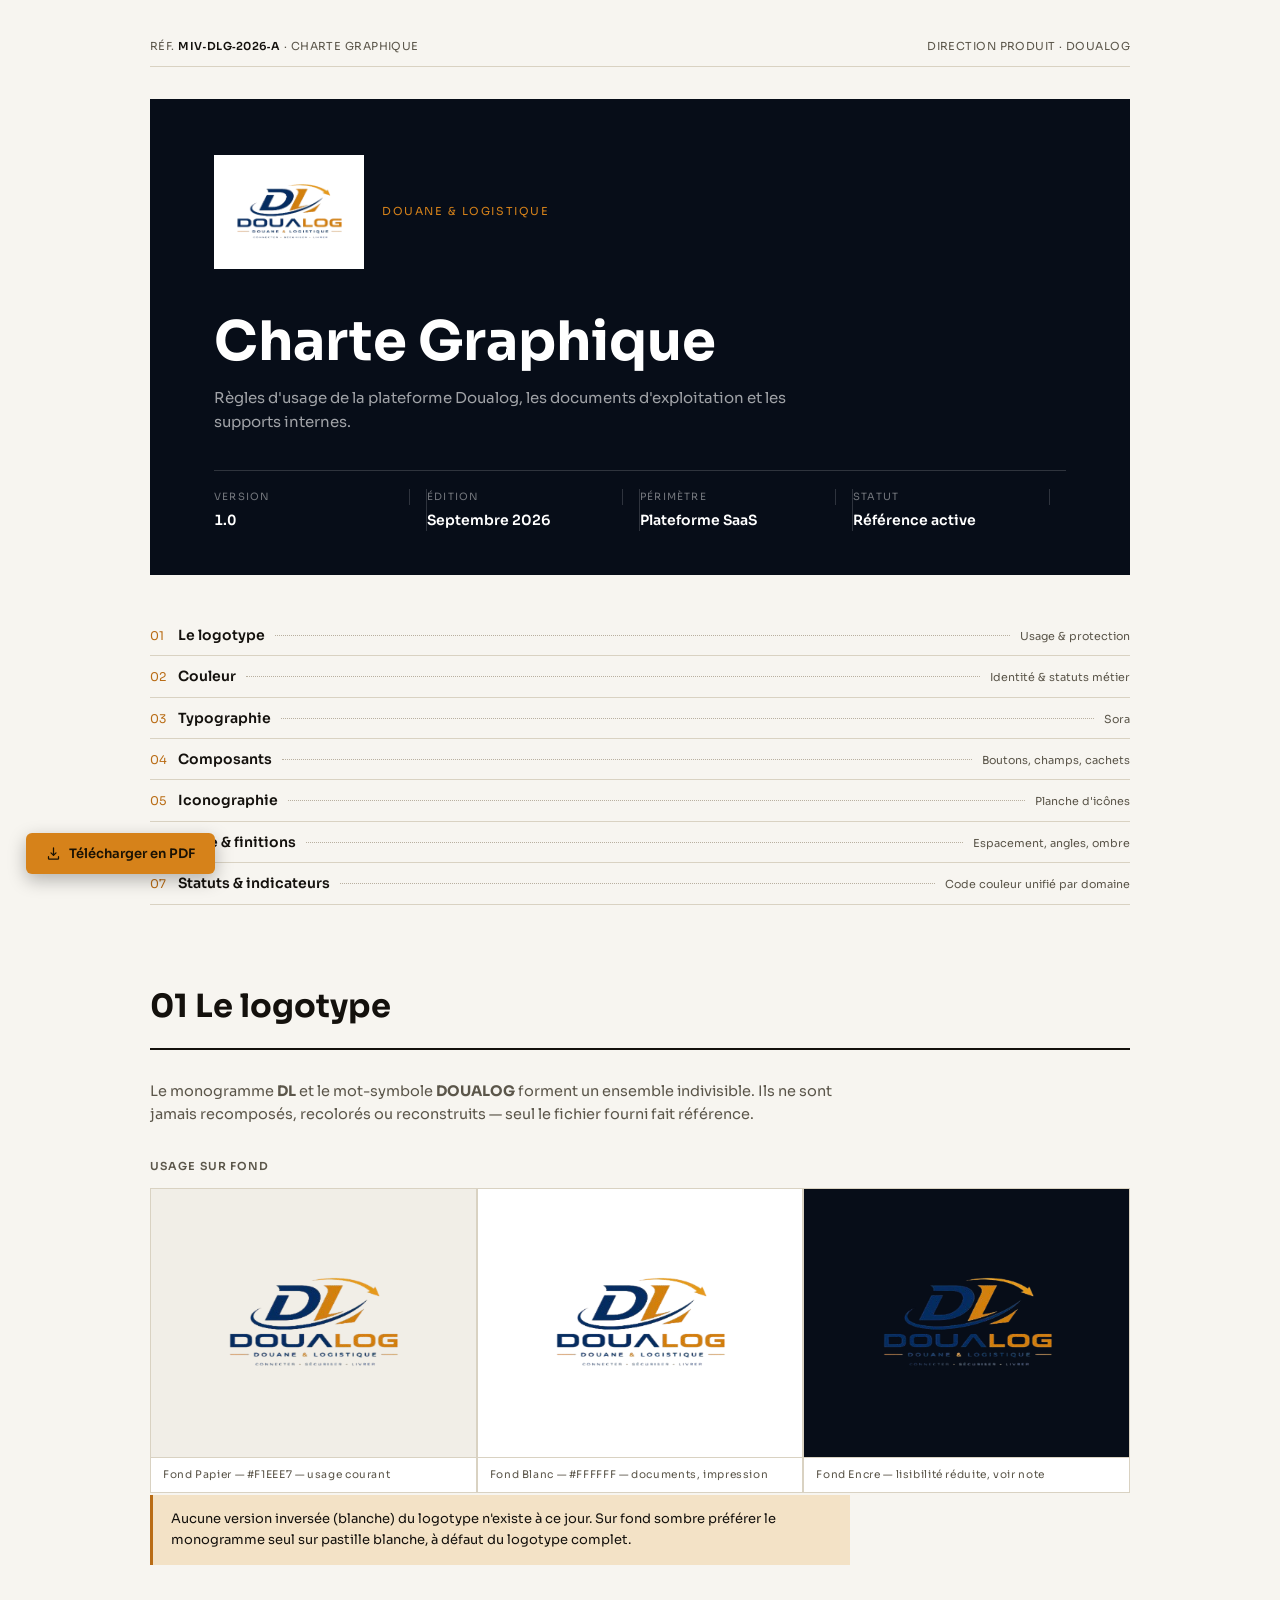
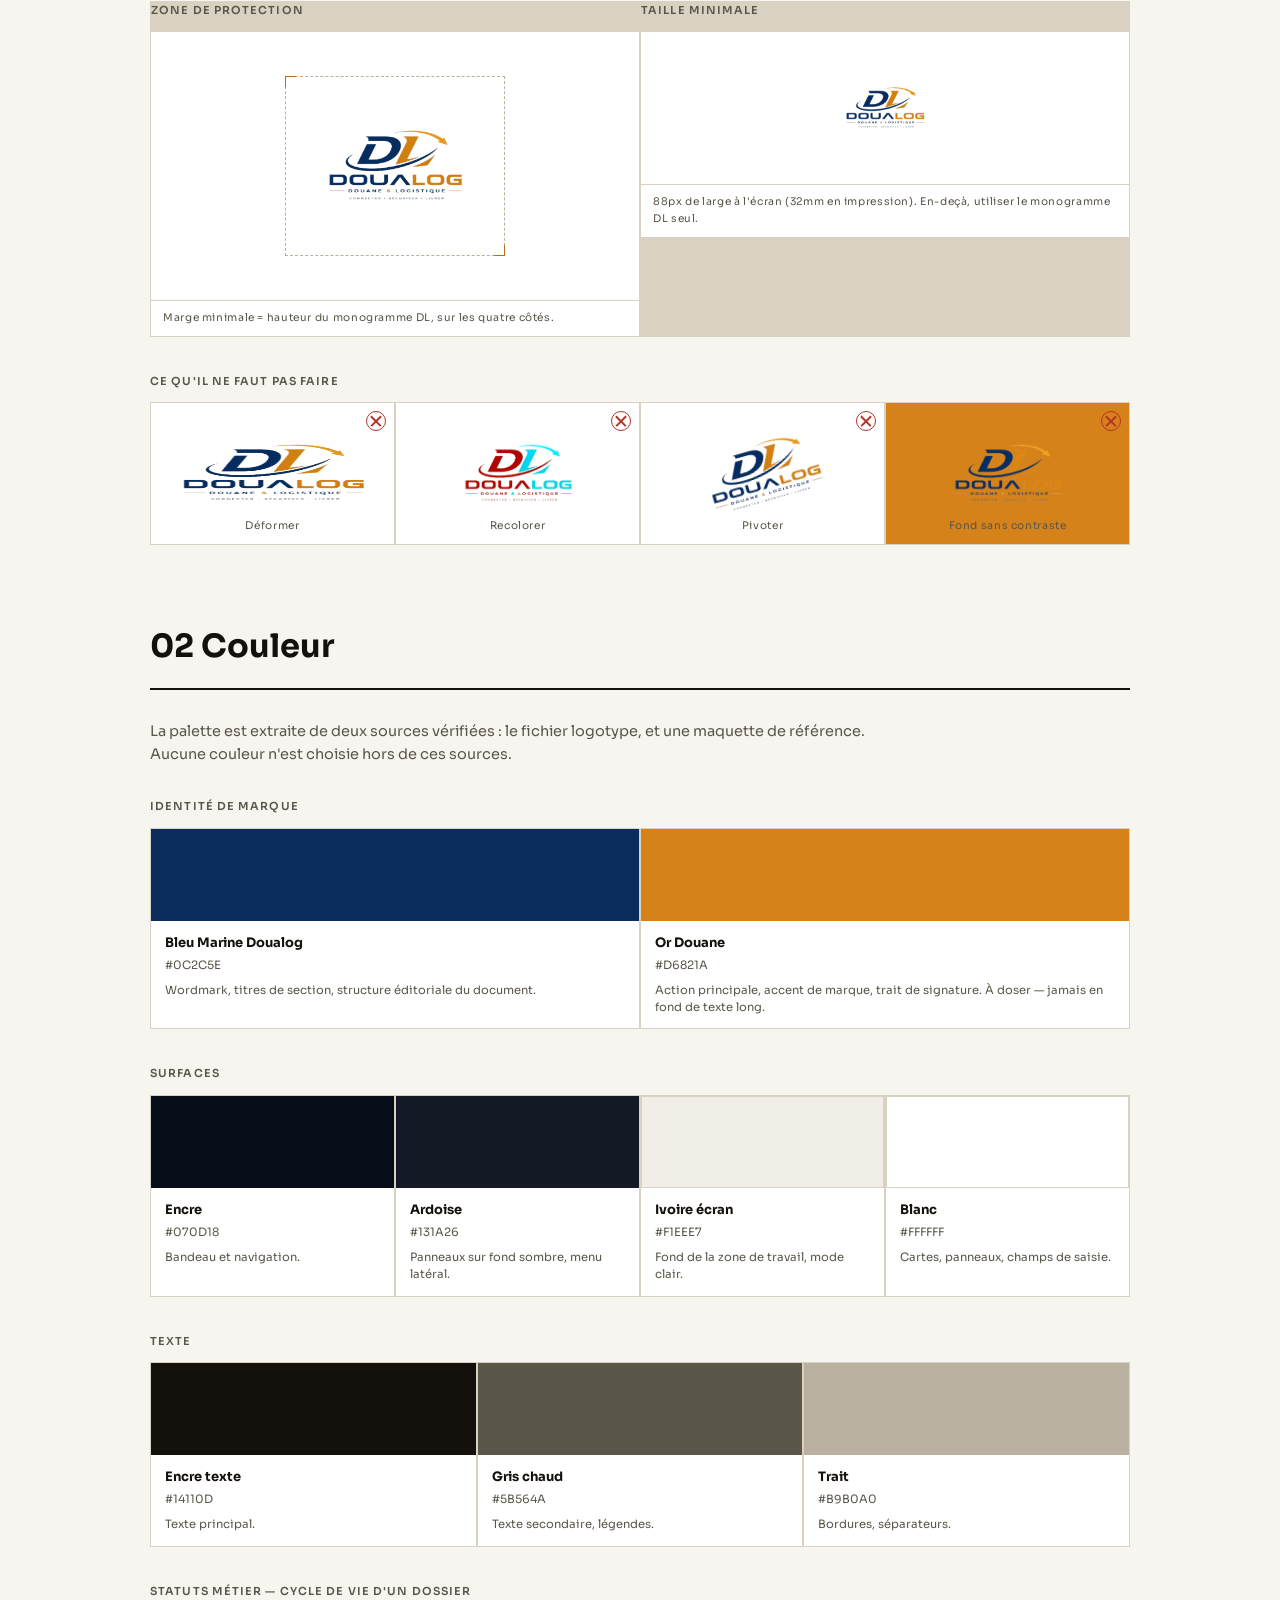
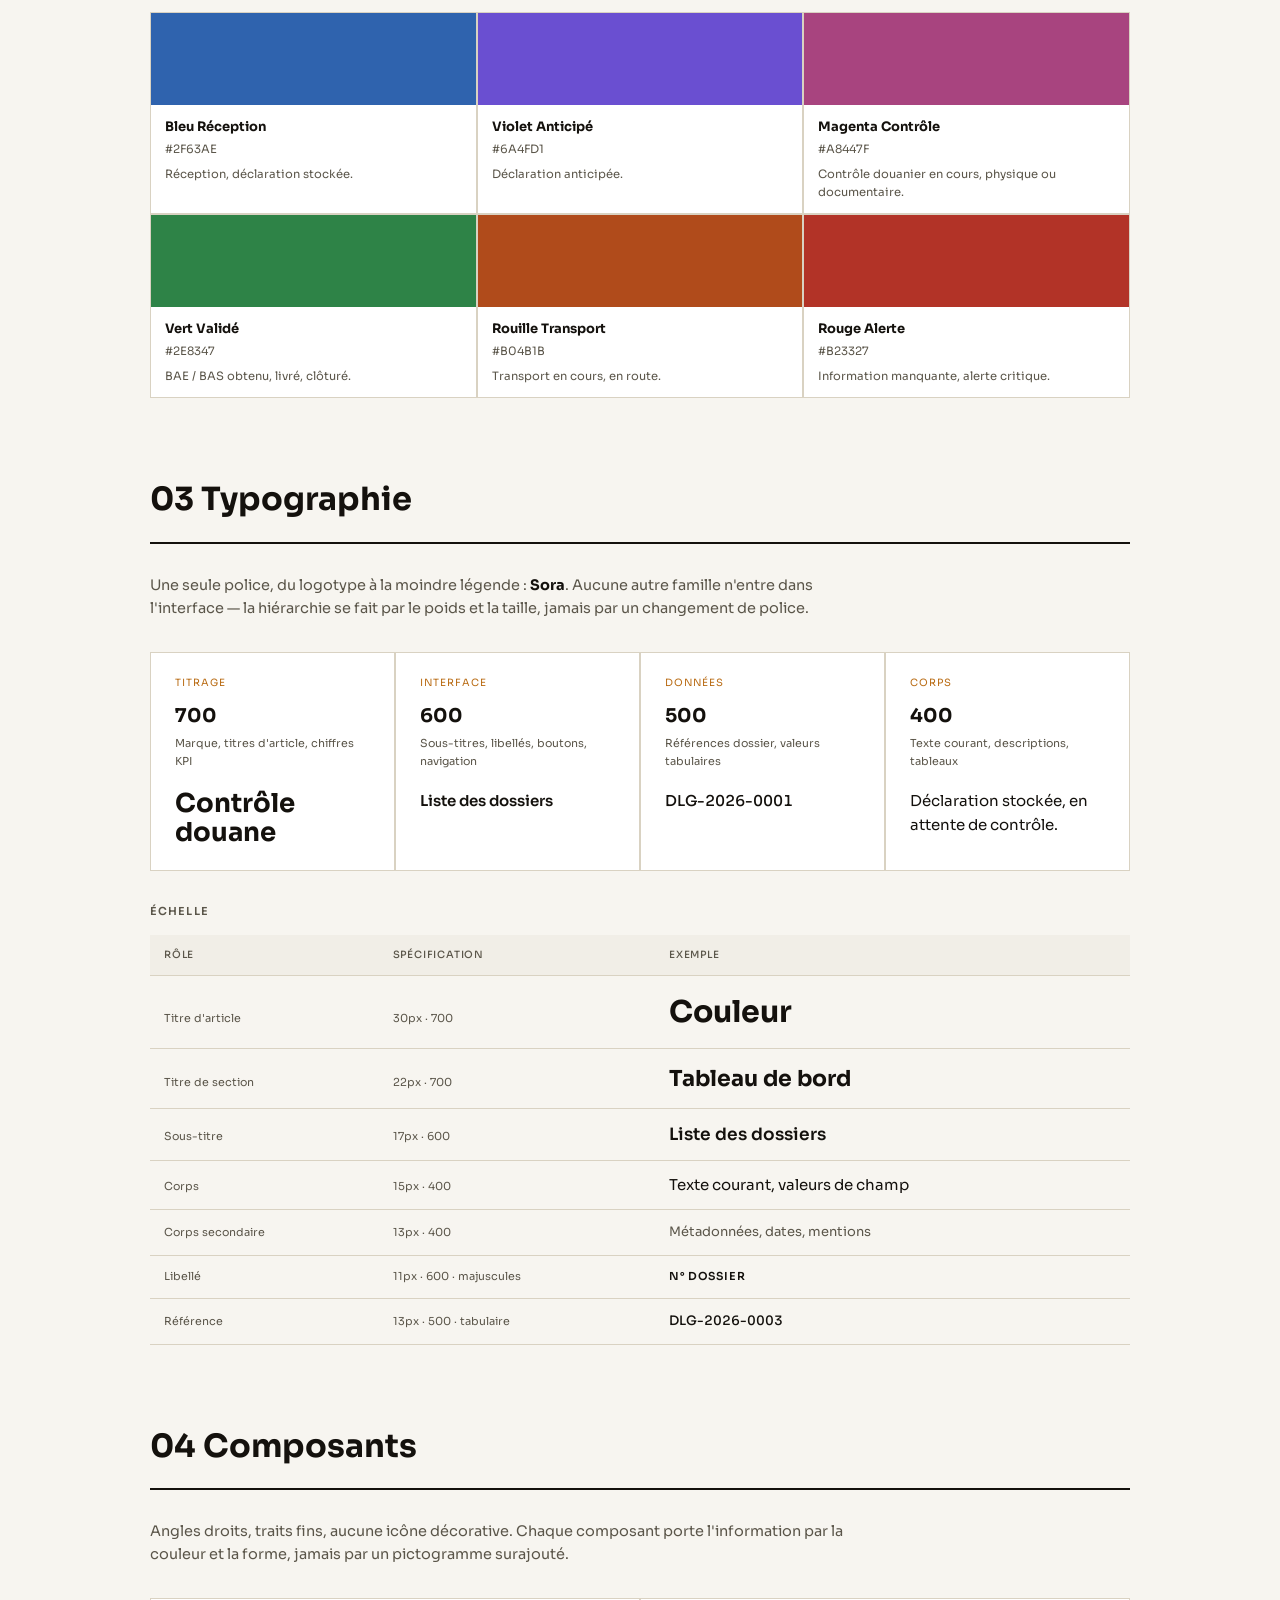
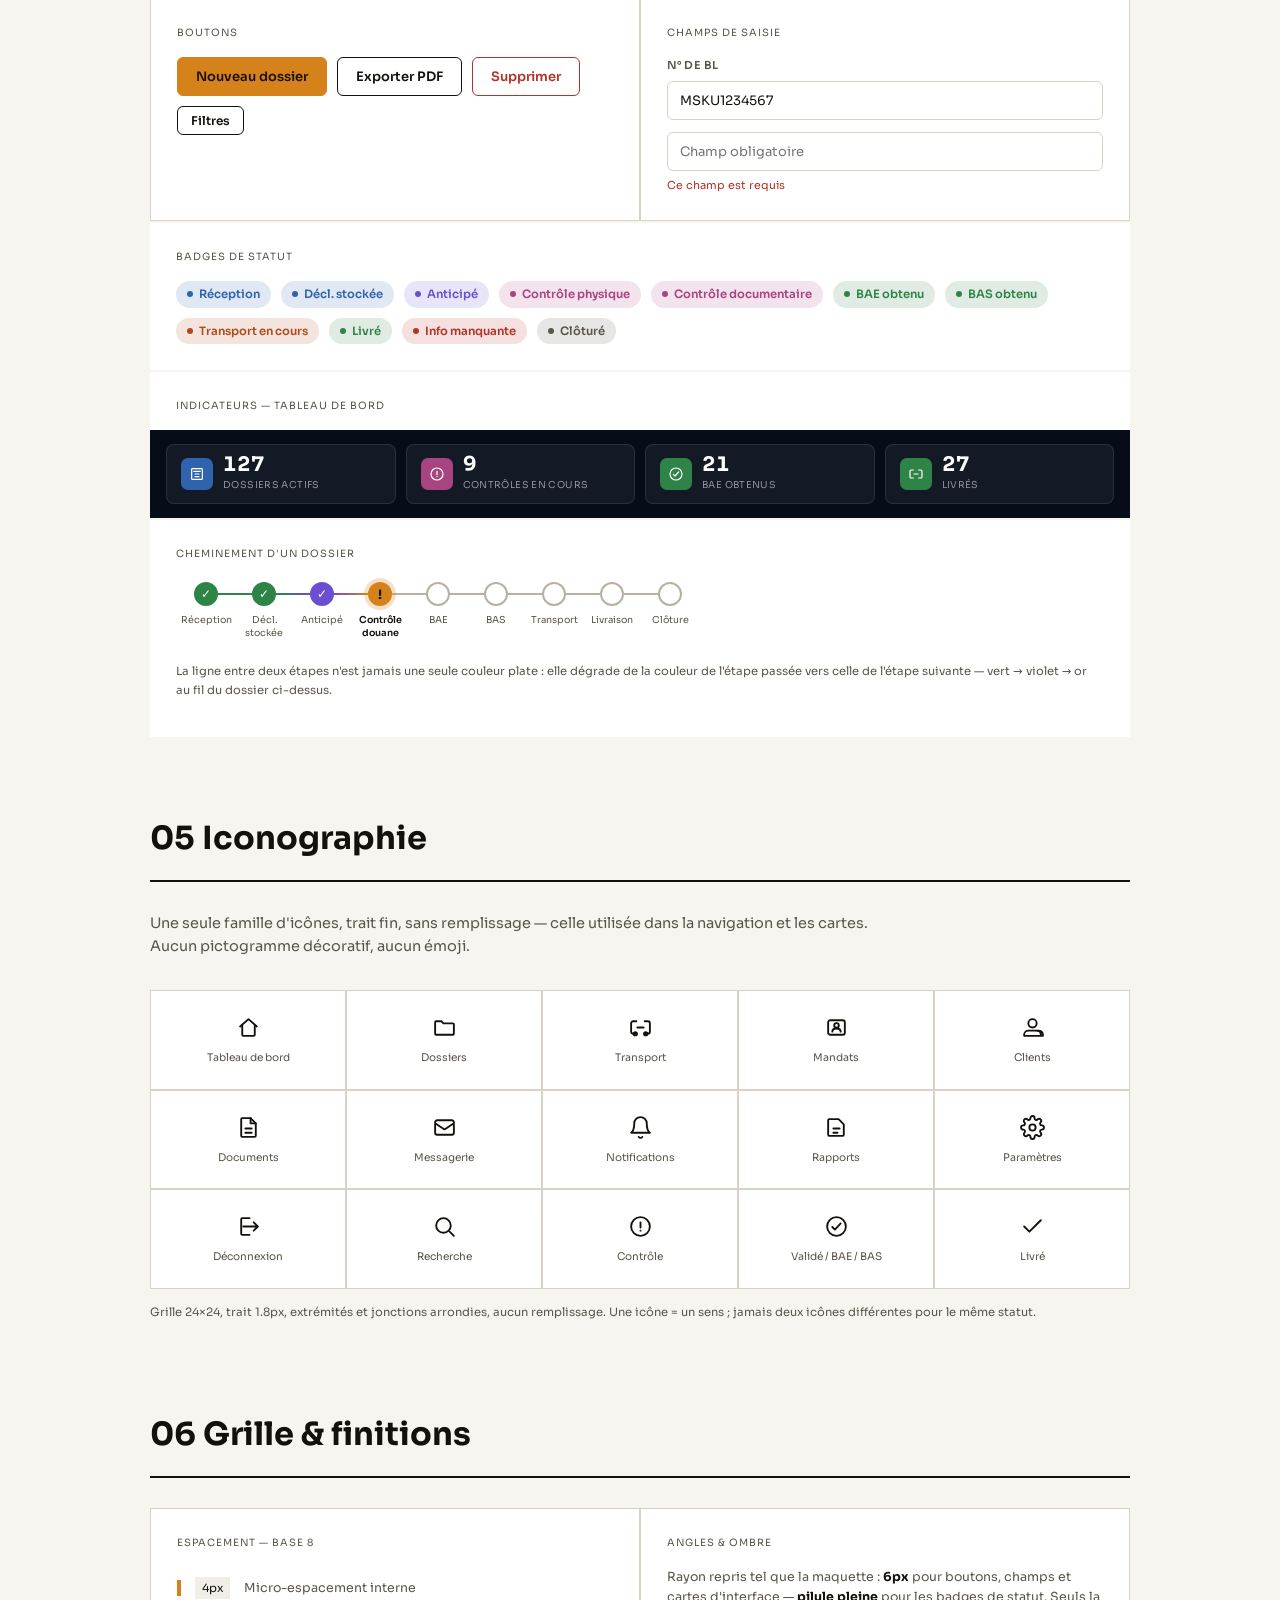
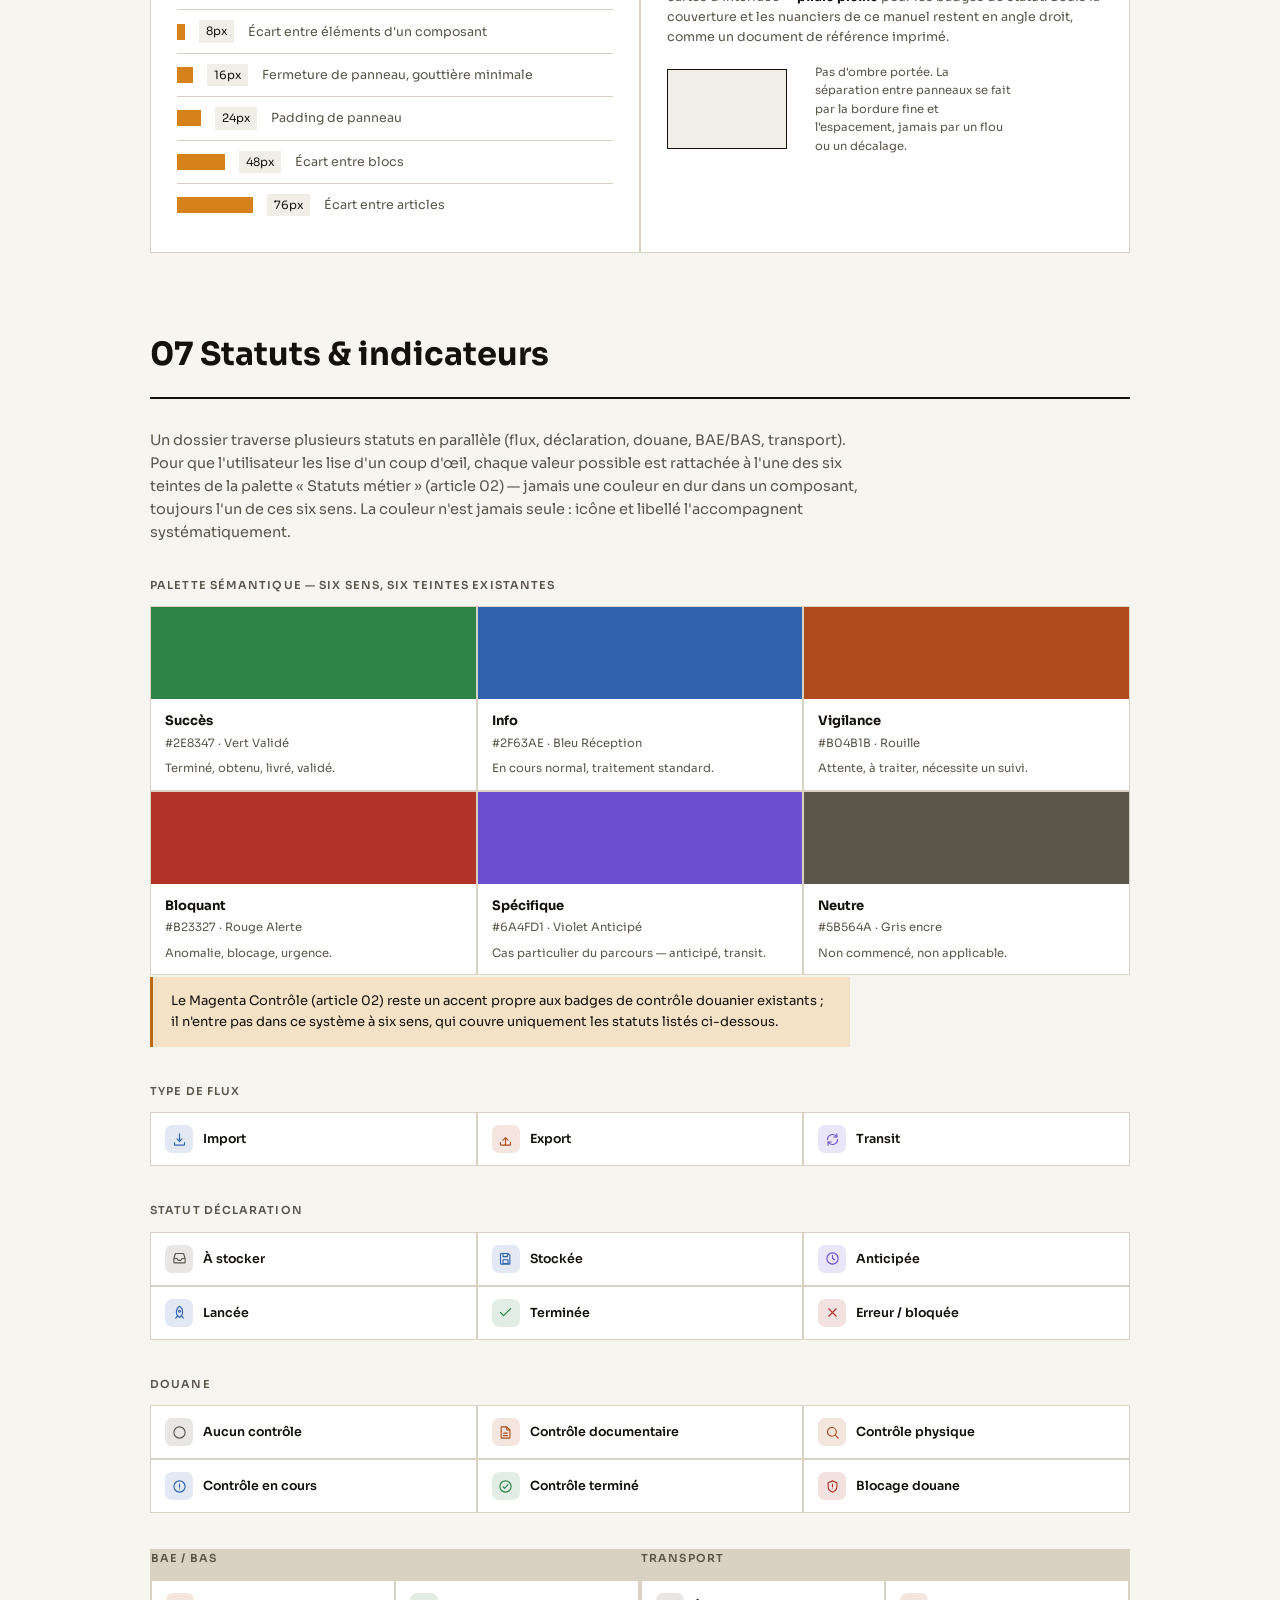
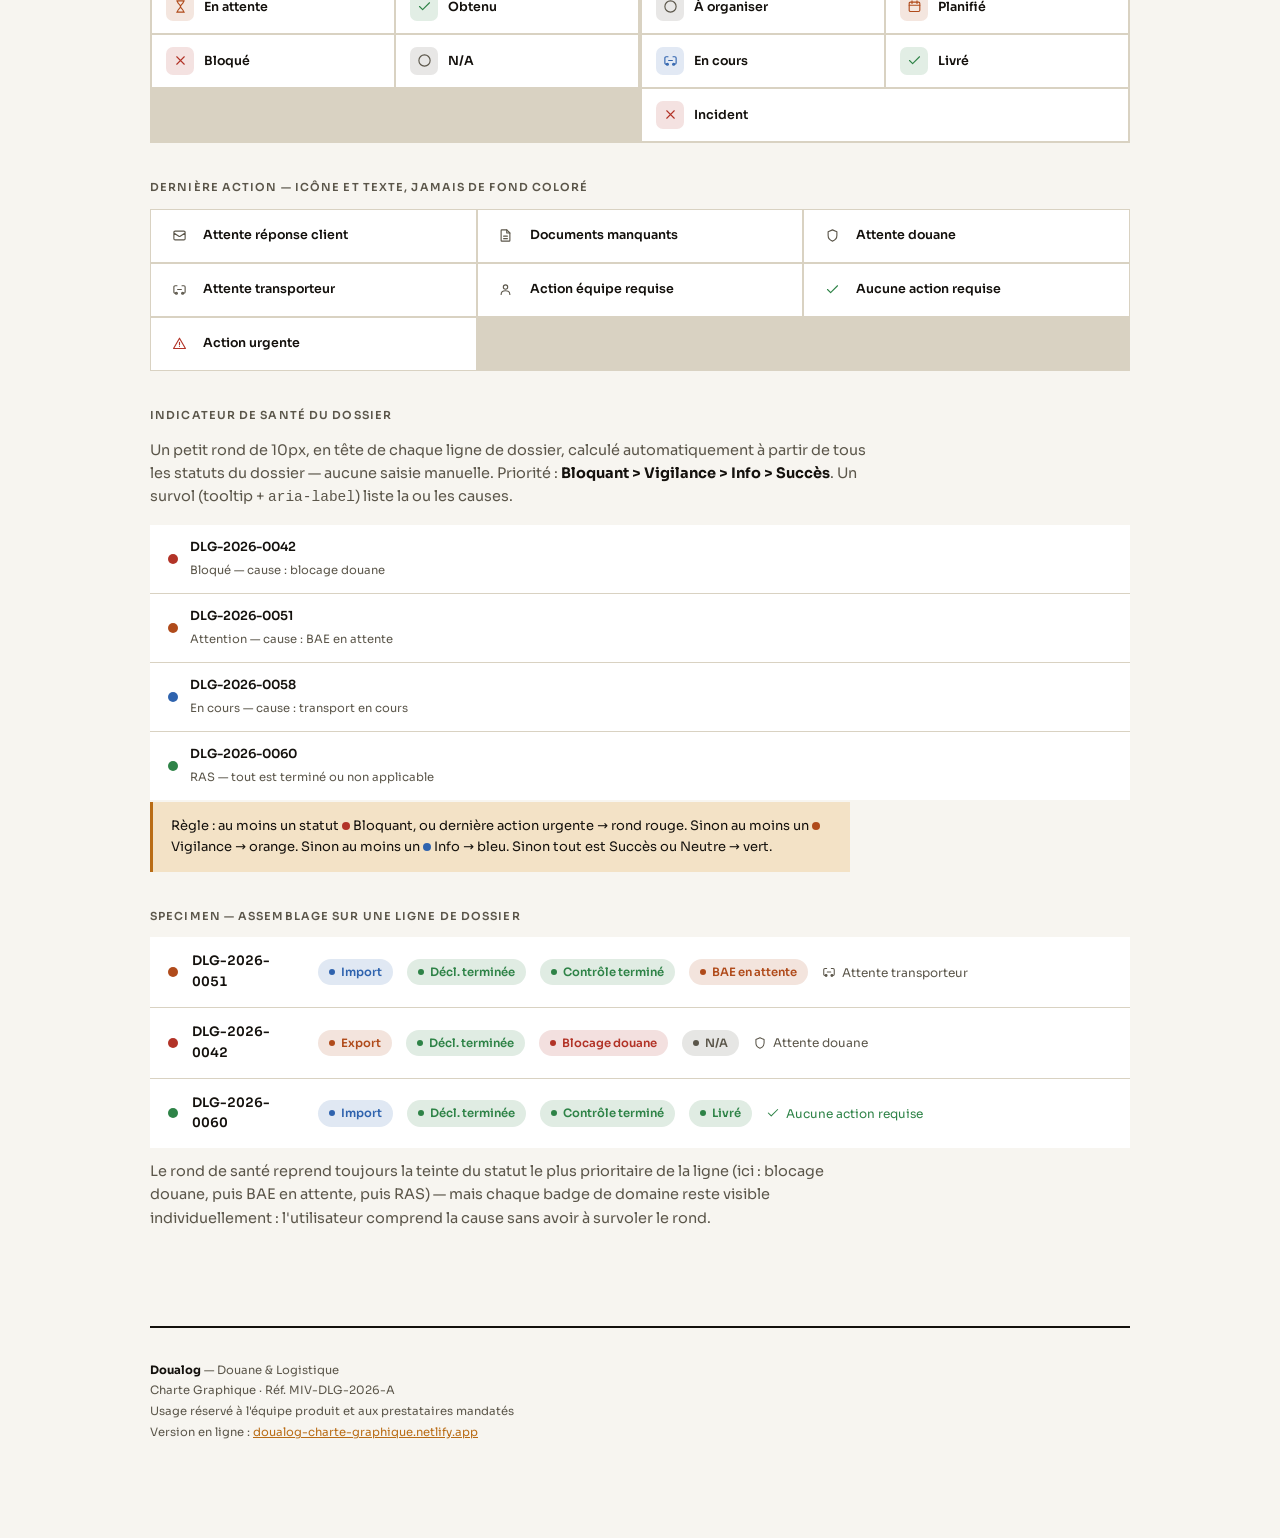
==== commit 8e193d92: "fix: changement de place du boutton télécharger" ====
--- a/index.html
+++ b/index.html
@@ -452,7 +452,7 @@
     .cover-meta{ grid-template-columns:repeat(2,1fr); row-gap:16px; }
     .cover-meta div:nth-child(2n){ border-right:none; }
     .toc .t{ white-space:normal; }
-    .pdf-btn{ right:14px; bottom:14px; padding:10px 16px; font-size:12px; }
+    .pdf-btn{ left:14px; bottom:14px; padding:10px 16px; font-size:12px; }
   }
 
   /* ══════════════════════════════════════════════════════════════
@@ -460,7 +460,7 @@
      ══════════════════════════════════════════════════════════════ */
   html{ -webkit-print-color-adjust:exact; print-color-adjust:exact; color-adjust:exact; }
   .pdf-btn{
-    position:fixed; bottom:26px; right:26px; z-index:100;
+    position:fixed; bottom:26px; left:26px; z-index:100;
     display:inline-flex; align-items:center; gap:8px;
     background:var(--gold-fill); color:#1A1204;
     font-family:'Sora',sans-serif; font-size:13px; font-weight:600;
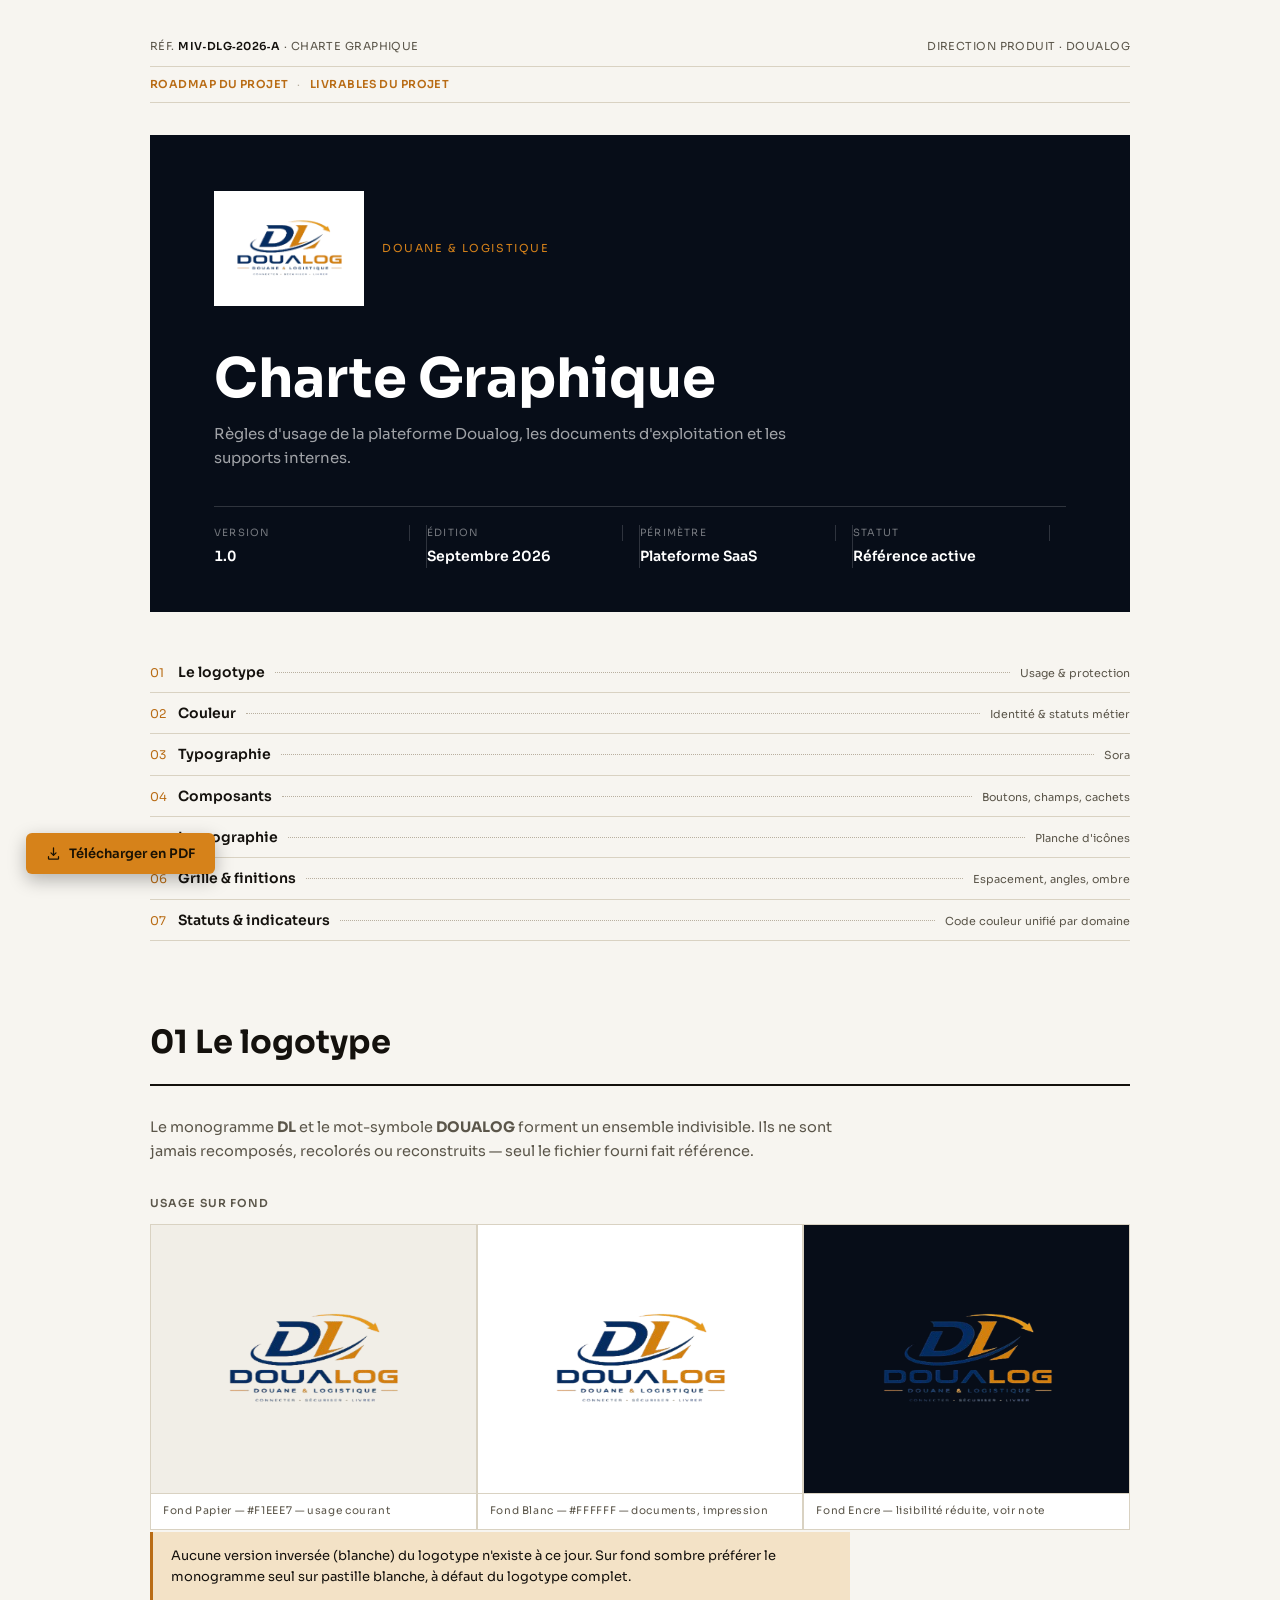
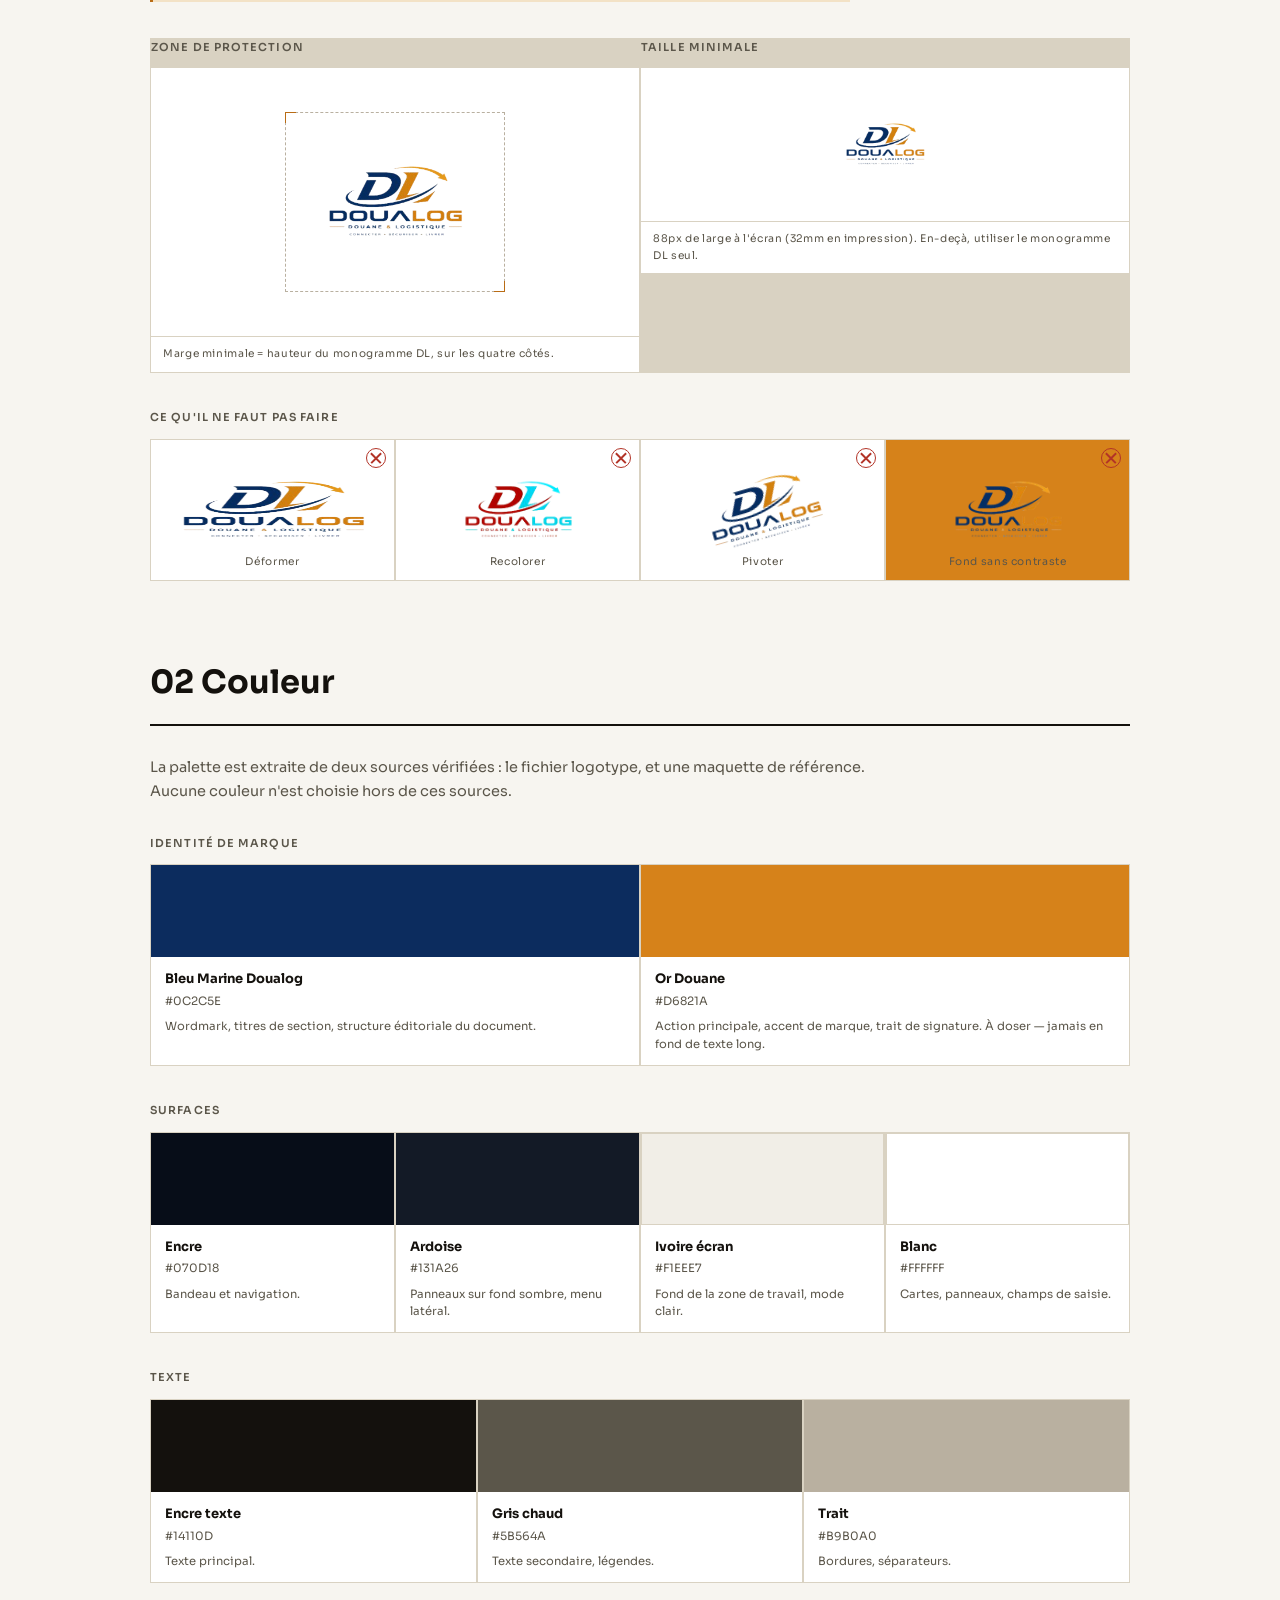
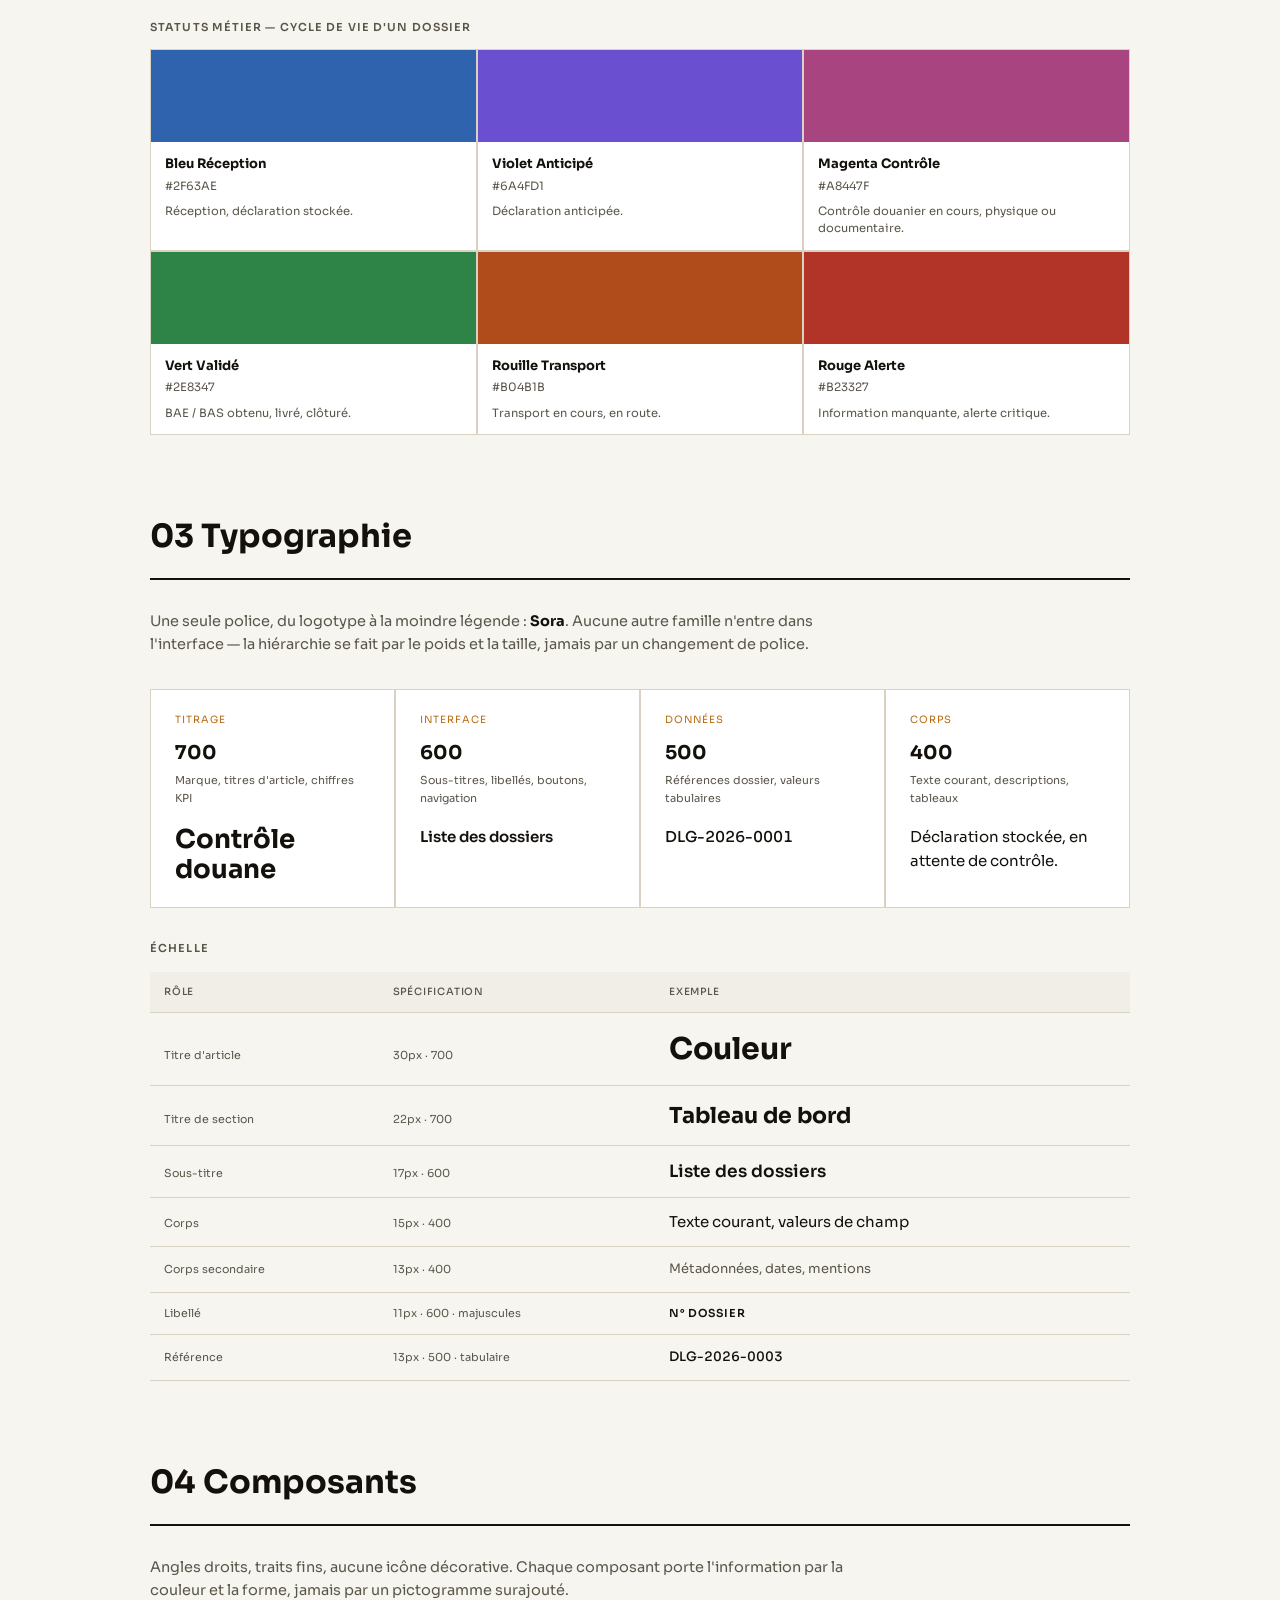
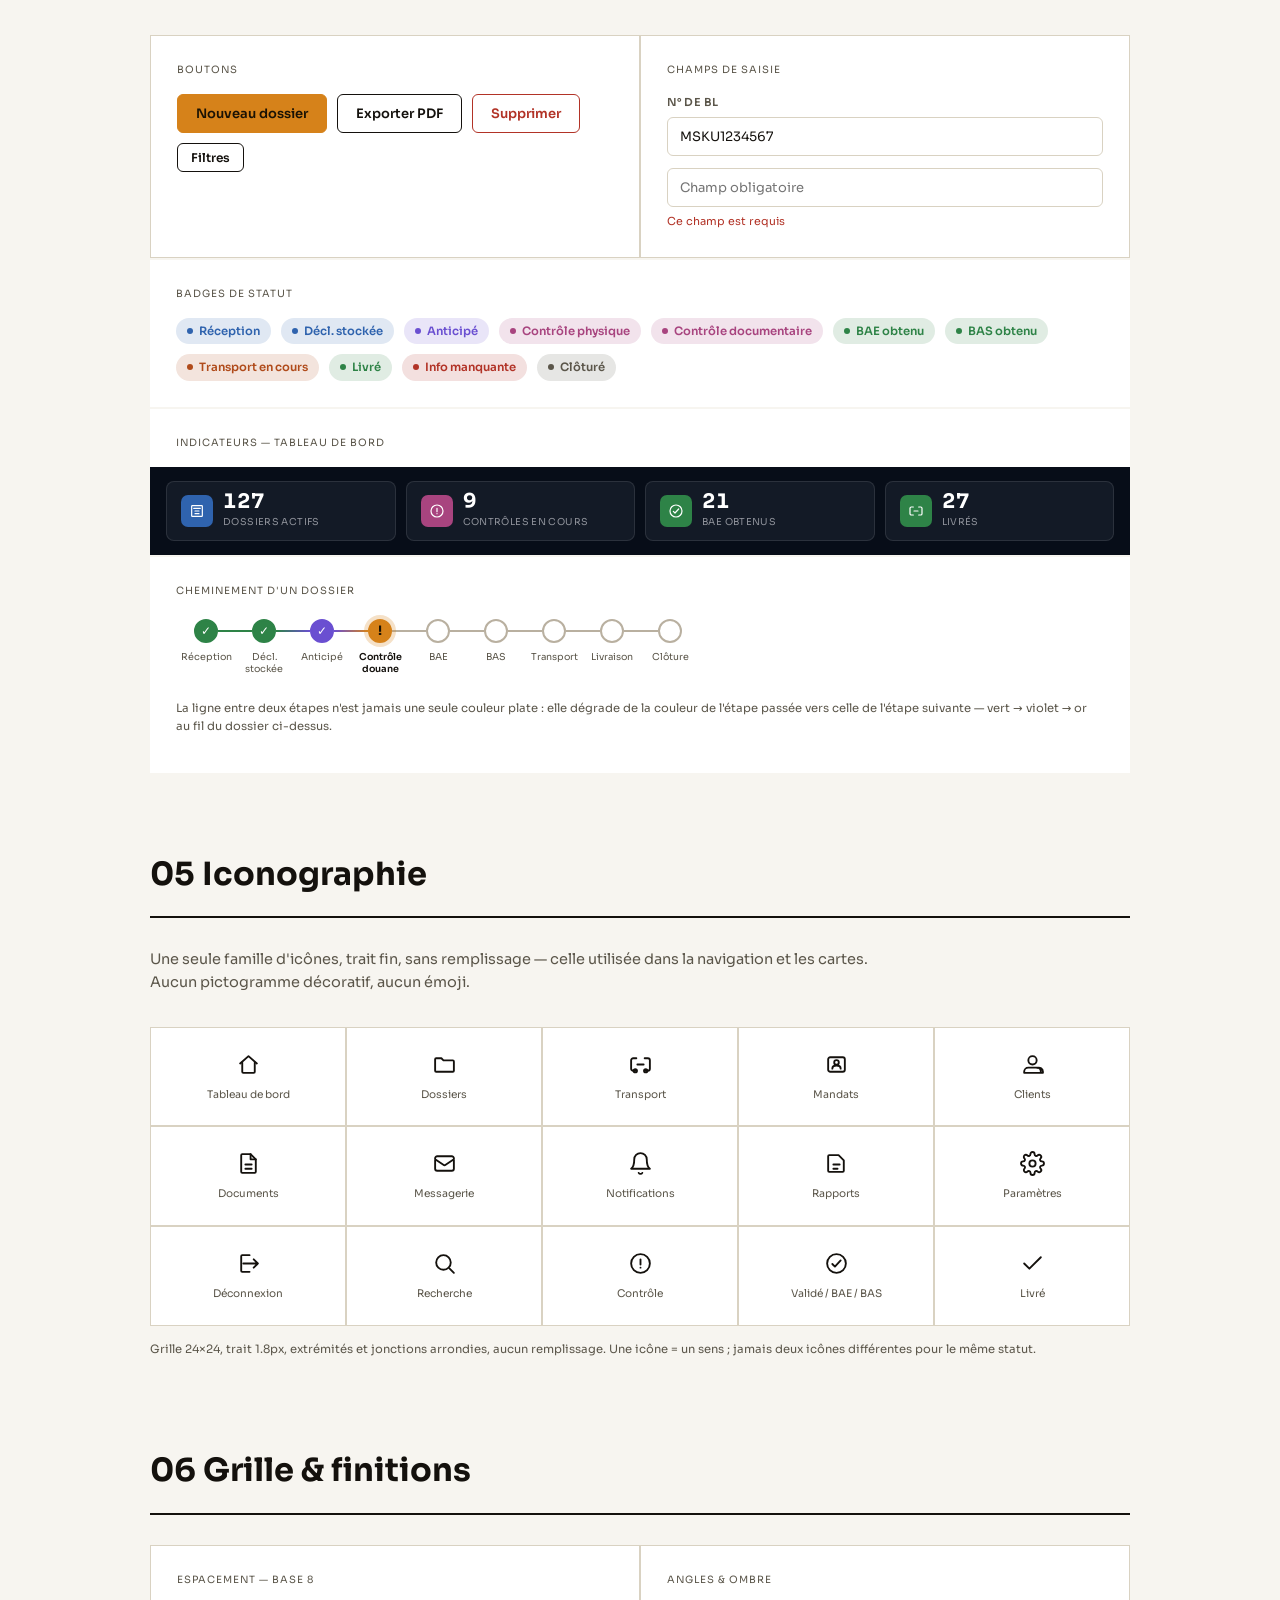
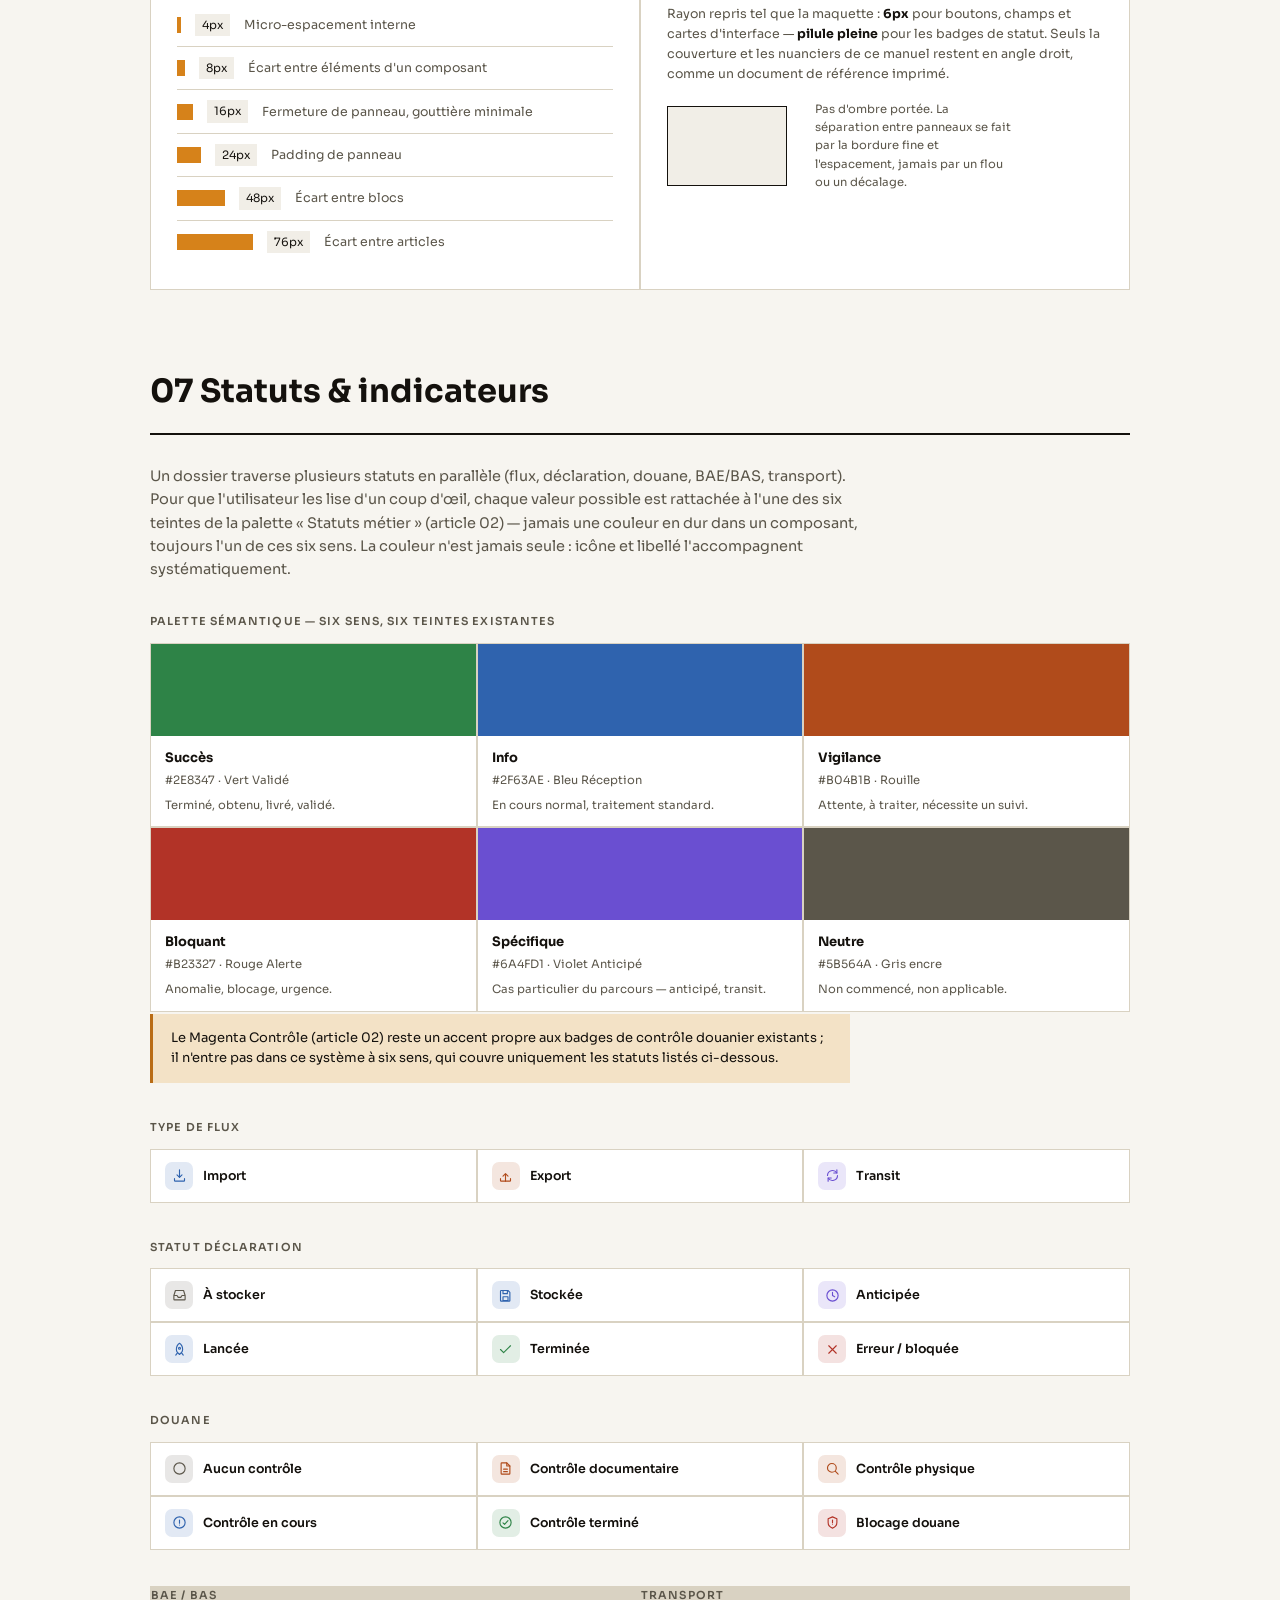
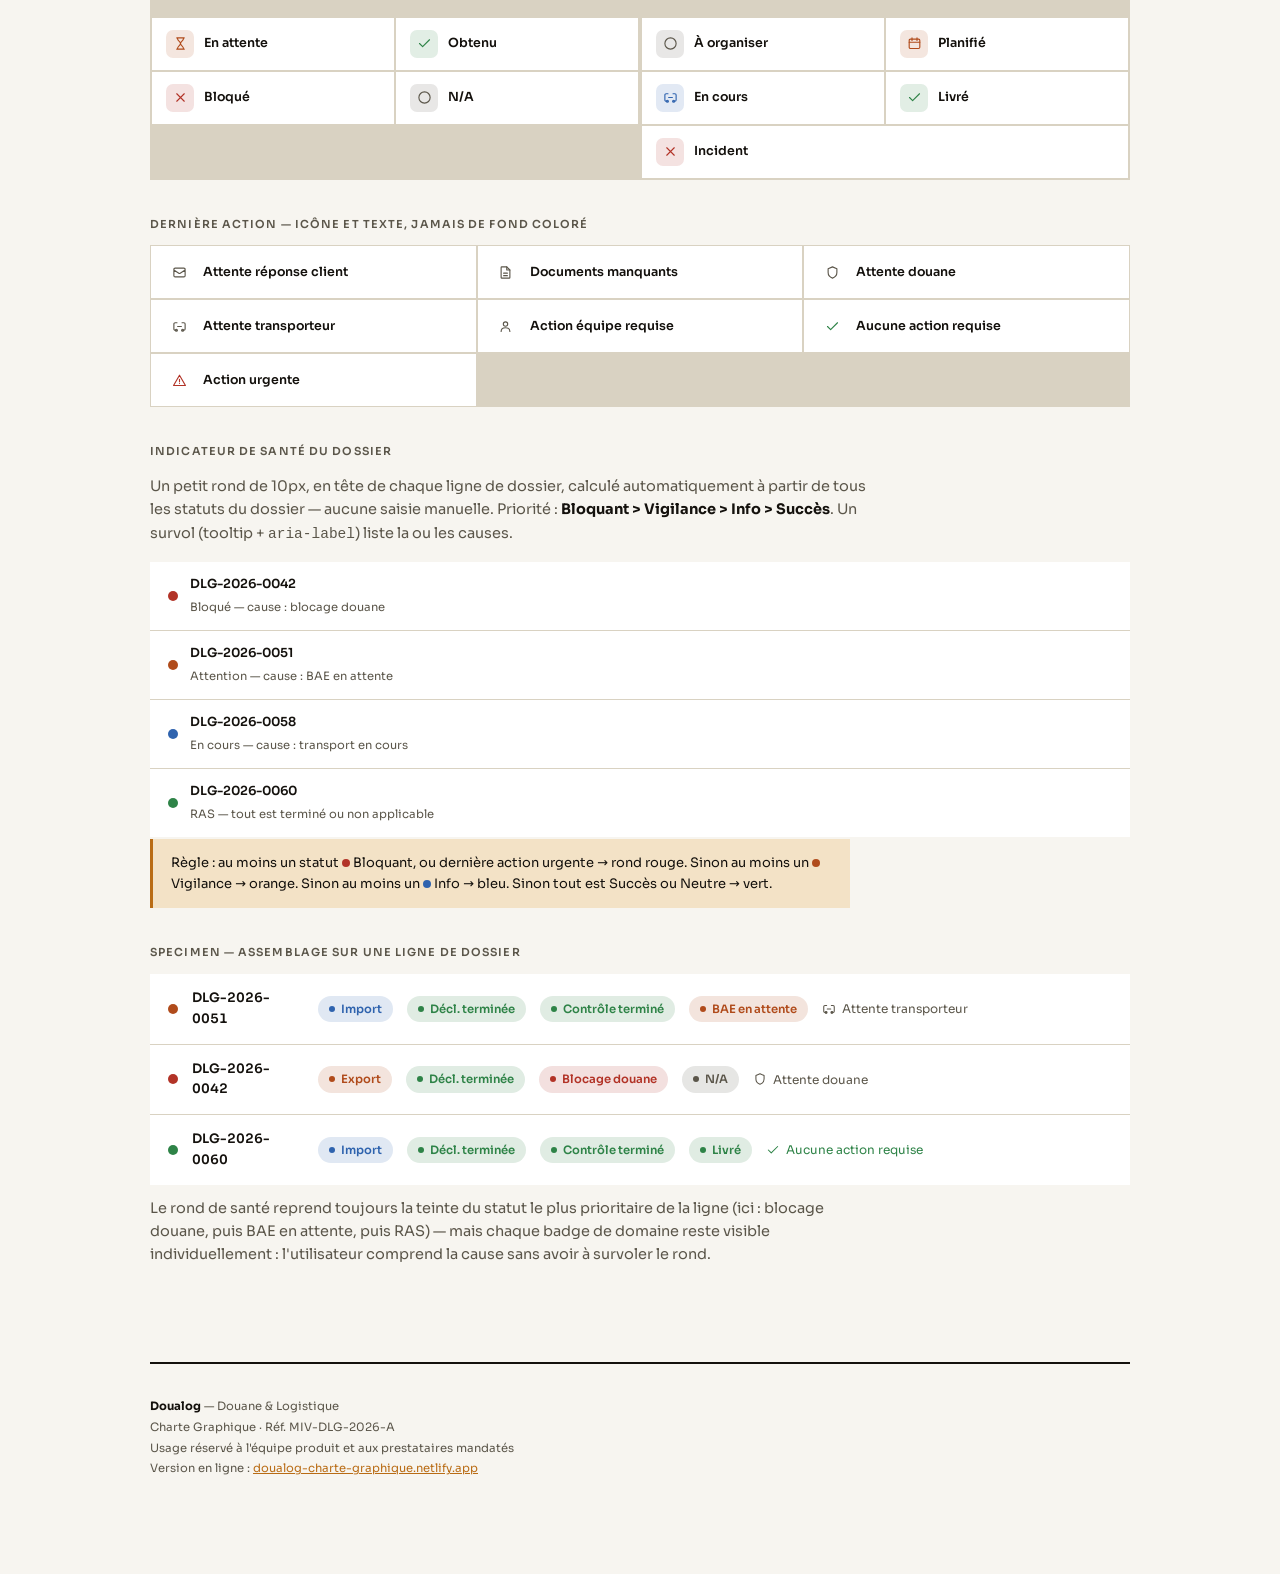
==== commit 593353f6: "feat: ajout de la roadmap et des livrable" ====
--- a/index.html
+++ b/index.html
@@ -157,6 +157,18 @@
     text-transform:uppercase;
   }
   .doc-control strong{ color:var(--ink-900); font-weight:600; }
+
+  .doc-links{
+    display:flex; align-items:center; gap:9px;
+    padding-block:9px;
+    border-bottom:1px solid var(--border);
+    font-family:'Sora', ui-sans-serif, sans-serif;
+    font-size:11px; letter-spacing:.04em;
+    text-transform:uppercase;
+  }
+  .doc-links a{ color:var(--gold); font-weight:600; text-decoration:none; }
+  .doc-links a:hover{ text-decoration:underline; }
+  .doc-links span{ color:var(--ink-300); }
 
   /* ══════════════════════════════════════════════════════════════
      COUVERTURE
@@ -504,6 +516,11 @@
     <span>Réf. <strong>MIV&#8209;DLG&#8209;2026&#8209;A</strong> · Charte Graphique </span>
     <span>Direction produit · Doualog</span>
   </div>
+  <nav class="doc-links" aria-label="Autres documents du projet">
+    <a href="/roadmap">Roadmap du projet</a>
+    <span aria-hidden="true">·</span>
+    <a href="/livrables">Livrables du projet</a>
+  </nav>
 
   <!-- ══ COUVERTURE ══ -->
   <header class="cover">
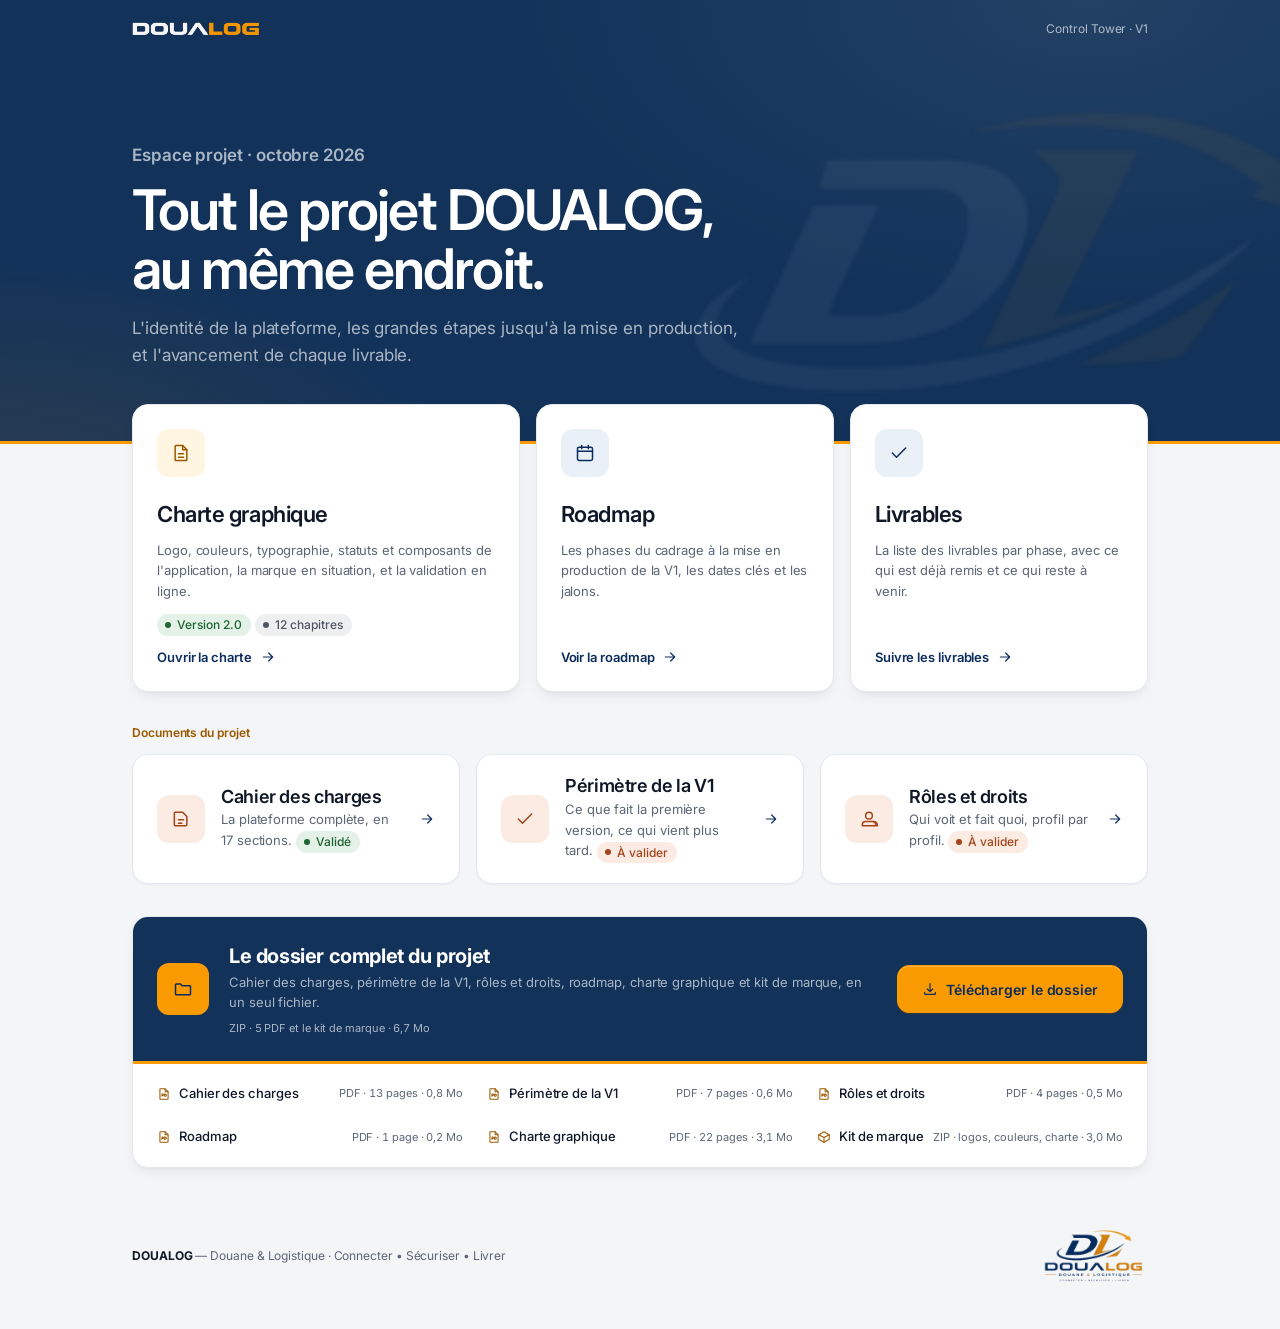
==== commit aa6cb600: "feat: charte graphique v2 + portail client" ====
--- a/index.html
+++ b/index.html
@@ -3,962 +3,162 @@
 <head>
 <meta charset="UTF-8">
 <meta name="viewport" content="width=device-width, initial-scale=1, viewport-fit=cover">
-<title>Charte Graphique — Doualog</title>
-<link rel="preconnect" href="https://fonts.googleapis.com">
-<link rel="preconnect" href="https://fonts.gstatic.com" crossorigin>
-<link href="https://fonts.googleapis.com/css2?family=Sora:wght@400;500;600;700;800&display=swap" rel="stylesheet">
+<title>Espace projet — DOUALOG</title>
+<meta name="description" content="Espace projet DOUALOG Control Tower : charte graphique, roadmap, livrables et kit de marque.">
+<link rel="icon" type="image/png" href="assets/img/favicon.png">
+<link rel="stylesheet" href="assets/tokens.css">
+<link rel="stylesheet" href="assets/components.css">
+<script src="assets/icons.js"></script>
 <style>
-
-  /* ══════════════════════════════════════════════════════════════
-     TOKENS — clair (racine)
-     ══════════════════════════════════════════════════════════════ */
-  :root{
-    color-scheme: light;
-    padding-top: env(safe-area-inset-top, 0px);
-    padding-bottom: env(safe-area-inset-bottom, 0px);
-
-    /* Identité */
-    --navy:        #0C2C5E;   /* bleu marine — extrait du logotype */
-    --navy-ink:    #070D18;   /* encre — chrome */
-    --gold:        #B96C15;   /* or douane — texte/traits, contraste AA sur clair */
-    --gold-fill:   #D6821A;   /* or douane — aplats, boutons */
-    --gold-soft:   #F3E2C6;
-
-    /* Surfaces (document) */
-    --canvas:      #F7F5F0;
-    --surface:     #FFFFFF;
-    --surface-2:   #F1EEE7;
-    --border:      #D9D2C2;
-
-    /* Surfaces (specimens produit — fixes, ne suivent pas le thème) */
-    --prod-ink:    #070D18;
-    --prod-slate:  #131A26;
-    --prod-slate-2:#1B2432;
-    --prod-line:   rgba(255,255,255,.10);
-    --prod-text:   #EDEEF2;
-    --prod-text-2: rgba(237,238,242,.56);
-
-    /* Texte document */
-    --ink-900:     #14110D;
-    --ink-600:     #5B564A;
-    --ink-300:     #B9B0A0;
-
-    /* Statuts métier */
-    --st-bleu:     #2F63AE;
-    --st-violet:   #6A4FD1;
-    --st-magenta:  #A8447F;
-    --st-vert:     #2E8347;
-    --st-rouille:  #B04B1B;
-    --st-rouge:    #B23327;
-
-    /* Ombre portée — dure, décalée (jamais de flou) */
-    --shadow-col:  var(--ink-900);
-
-    --radius: 6px;
-    --radius-sm: 4px;
-    --radius-pill: 999px;
+  /* Mise en page propre au portail (préfixe .pt-) */
+  body { background: var(--bg-app); }
+  .pt-hero {
+    position: relative; overflow: hidden; isolation: isolate; color: var(--on-dark);
+    background:
+      radial-gradient(1000px 520px at 85% 0%, rgba(255, 255, 255, .07), transparent 60%),
+      radial-gradient(800px 460px at 0% 120%, rgba(249, 154, 0, .12), transparent 60%),
+      var(--bg-chrome);
+    border-bottom: 3px solid var(--action-accent);
   }
-
-  @media (prefers-color-scheme: dark){
-    :root:not([data-theme="light"]){
-      color-scheme: dark;
-      --canvas:      #0B0E13;
-      --surface:     #12161D;
-      --surface-2:   #171C25;
-      --border:      #2A3038;
-
-      --ink-900:     #F1EEE6;
-      --ink-600:     #A79F90;
-      --ink-300:     #333A44;
-
-      --navy:        #7FA1D6;
-      --gold:        #EAAE5D;
-      --gold-fill:   #E3A24A;
-      --gold-soft:   #2C2013;
-
-      --st-bleu:     #6FA0E0;
-      --st-violet:   #A98CF0;
-      --st-magenta:  #DD86C2;
-      --st-vert:     #62C17E;
-      --st-rouille:  #E38652;
-      --st-rouge:    #E2685C;
-
-      --shadow-col:  #000000;
-    }
+  .pt-hero::after { content: ''; position: absolute; right: -4%; top: 10%; width: min(52vw, 640px); aspect-ratio: 1.55; background: url('assets/img/logo-monogramme-blanc-menu.png') center / contain no-repeat; opacity: .05; z-index: -1; }
+  .pt-in { max-width: 1080px; margin: 0 auto; padding: 0 var(--sp-4); }
+  @media (min-width: 760px) { .pt-in { padding-inline: var(--sp-8); } }
+  .pt-bar { display: flex; justify-content: space-between; align-items: center; gap: var(--sp-3); padding-top: var(--sp-5); font-size: var(--fs-sm); color: var(--on-dark-muted); }
+  .pt-bar img { width: 128px; }
+  .pt-head { padding: 88px 0 72px; }
+  .pt-kicker { font-size: var(--fs-sm); font-weight: var(--fw-semibold); color: var(--orange-500); }
+  .pt-head h1 { margin-top: var(--sp-3); max-width: 18ch; color: var(--neutral-0); font-size: clamp(32px, 5vw, 56px); letter-spacing: -.035em; line-height: 1.05; }
+  .pt-head p { margin-top: var(--sp-4); max-width: 56ch; color: var(--on-dark-muted); font-size: 17px; line-height: var(--lh-relaxed); }
+  .pt-cards { display: grid; grid-template-columns: 1.3fr 1fr 1fr; gap: var(--sp-4); margin-top: -40px; position: relative; }
+  @media (max-width: 860px) { .pt-cards { grid-template-columns: 1fr; } }
+  .pt-card {
+    display: flex; flex-direction: column; gap: var(--sp-3); padding: var(--sp-6); min-height: 260px;
+    border-radius: var(--radius-xl); background: var(--bg-surface); border: var(--border-w) solid var(--border);
+    box-shadow: var(--shadow-md); text-decoration: none; color: var(--text-secondary);
+    transition: transform var(--dur-base) var(--ease-out), box-shadow var(--dur-base) var(--ease);
   }
-  :root[data-theme="dark"]{
-    color-scheme: dark;
-    --canvas:      #0B0E13;
-    --surface:     #12161D;
-    --surface-2:   #171C25;
-    --border:      #2A3038;
-
-    --ink-900:     #F1EEE6;
-    --ink-600:     #A79F90;
-    --ink-300:     #333A44;
-
-    --navy:        #7FA1D6;
-    --gold:        #EAAE5D;
-    --gold-fill:   #E3A24A;
-    --gold-soft:   #2C2013;
-
-    --st-bleu:     #6FA0E0;
-    --st-violet:   #A98CF0;
-    --st-magenta:  #DD86C2;
-    --st-vert:     #62C17E;
-    --st-rouille:  #E38652;
-    --st-rouge:    #E2685C;
-
-    --shadow-col:  #000000;
-  }
-
-  /* ══════════════════════════════════════════════════════════════
-     RESET & BASE
-     ══════════════════════════════════════════════════════════════ */
-  *{ box-sizing:border-box; }
-  html,body{ margin:0; padding:0; }
-  img{ max-width:100%; display:block; }
-  [hidden]{ display:none!important; }
-
-  body{
-    background: var(--canvas);
-    color: var(--ink-900);
-    font-family: 'Sora', ui-sans-serif, system-ui, sans-serif;
-    font-size: 15px;
-    line-height: 1.6;
-    -webkit-font-smoothing: antialiased;
-    padding-inline: max(16px, env(safe-area-inset-left, 0px));
-  }
-
-  a{ color: var(--gold); }
-  :focus-visible{ outline: 2px solid var(--gold-fill); outline-offset: 2px; }
-
-  @media (prefers-reduced-motion: reduce){
-    *{ animation-duration:.01ms!important; transition-duration:.01ms!important; }
-  }
-
-  .doc{ max-width: 980px; margin: 0 auto; padding-block: 28px 96px; }
-
-  h1,h2,h3,h4{ font-family:'Sora', ui-sans-serif, sans-serif; text-wrap:balance; margin:0; }
-
-  .num{ font-variant-numeric: tabular-nums; }
-
-  /* ══════════════════════════════════════════════════════════════
-     BARRE DE CONTRÔLE DOCUMENT (en-tête façon document réglementaire)
-     ══════════════════════════════════════════════════════════════ */
-  .doc-control{
-    display:flex; justify-content:space-between; align-items:baseline;
-    gap:12px; flex-wrap:wrap;
-    padding-block:10px;
-    border-bottom:1px solid var(--border);
-    font-family:'Sora', ui-sans-serif, sans-serif;
-    font-size:11px; letter-spacing:.04em;
-    color: var(--ink-600);
-    text-transform:uppercase;
-  }
-  .doc-control strong{ color:var(--ink-900); font-weight:600; }
-
-  .doc-links{
-    display:flex; align-items:center; gap:9px;
-    padding-block:9px;
-    border-bottom:1px solid var(--border);
-    font-family:'Sora', ui-sans-serif, sans-serif;
-    font-size:11px; letter-spacing:.04em;
-    text-transform:uppercase;
-  }
-  .doc-links a{ color:var(--gold); font-weight:600; text-decoration:none; }
-  .doc-links a:hover{ text-decoration:underline; }
-  .doc-links span{ color:var(--ink-300); }
-
-  /* ══════════════════════════════════════════════════════════════
-     COUVERTURE
-     ══════════════════════════════════════════════════════════════ */
-  .cover{
-    margin-top:32px;
-    background: var(--navy-ink);
-    color:#fff;
-    padding: 56px clamp(20px,5vw,64px) 44px;
-    position:relative;
-  }
-  .cover-top{
-    display:flex; align-items:center; gap:18px; margin-bottom:44px;
-  }
-  .cover-logo{ width:150px; background:#fff; padding:14px 16px; }
-  .cover-logo img{ width:100%; height:auto; }
-  .cover-brandline{ font-family:'Sora',sans-serif; font-size:11px; letter-spacing:.14em; color:var(--gold-fill); text-transform:uppercase; }
-
-  .cover h1{
-    font-size: clamp(2.1rem, 5.4vw, 3.4rem);
-    font-weight:700; line-height:1.05; color:#fff; margin-bottom:10px;
-    max-width: 16ch;
-  }
-  .cover-sub{ color:rgba(255,255,255,.62); font-size:15px; max-width:52ch; margin-bottom:36px; }
-
-  .cover-meta{
-    display:grid; grid-template-columns:repeat(4,1fr); gap:0;
-    border-top:1px solid rgba(255,255,255,.16);
-    padding-top:18px;
-  }
-  .cover-meta div{ padding-right:16px; border-right:1px solid rgba(255,255,255,.16); }
-  .cover-meta div:last-child{ border-right:none; }
-  .cover-meta .k{ font-family:'Sora',sans-serif; font-size:10px; letter-spacing:.12em; text-transform:uppercase; color:rgba(255,255,255,.44); margin-bottom:4px; }
-  .cover-meta .v{ font-size:14px; font-weight:600; color:#fff; }
-
-  /* ══════════════════════════════════════════════════════════════
-     SOMMAIRE
-     ══════════════════════════════════════════════════════════════ */
-  .toc{ margin: 40px 0 0; padding:0; list-style:none; }
-  .toc li{ display:flex; align-items:baseline; gap:10px; padding:9px 0; border-bottom:1px solid var(--border); }
-  .toc .n{ font-family:'Sora',sans-serif; font-size:12px; color:var(--gold); width:2ch; flex-shrink:0; }
-  .toc .t{ font-size:14px; font-weight:600; white-space:nowrap; }
-  .toc .fill{ flex:1; border-bottom:1px dotted var(--ink-300); transform:translateY(-4px); }
-  .toc .p{ font-family:'Sora',sans-serif; font-size:11px; color:var(--ink-600); }
-
-  /* ══════════════════════════════════════════════════════════════
-     ARTICLES
-     ══════════════════════════════════════════════════════════════ */
-  .article{ padding-top:76px; }
-  .article-head{ margin-bottom:30px; border-bottom:2px solid var(--ink-900); padding-bottom:16px; }
-  .article-head h2{ font-size: clamp(1.5rem,3.2vw,2rem); font-weight:700; }
-  .article-intro{ max-width:66ch; color:var(--ink-600); font-size:14.5px; margin-bottom:32px; }
-
-  .lead{ font-size:11px; font-weight:600; letter-spacing:.1em; text-transform:uppercase; color:var(--ink-600); margin-bottom:12px; }
-
-  /* ══════════════════════════════════════════════════════════════
-     GRIDS
-     ══════════════════════════════════════════════════════════════ */
-  .grid{ display:grid; gap:2px; background:var(--border); border:1px solid var(--border); }
-  .g4{ grid-template-columns:repeat(4,1fr); }
-  .g3{ grid-template-columns:repeat(3,1fr); }
-  .g2{ grid-template-columns:repeat(2,1fr); }
-  @media (max-width:680px){ .g4{grid-template-columns:repeat(2,1fr);} .g3{grid-template-columns:repeat(2,1fr);} .g2{grid-template-columns:1fr;} }
-
-  .block-group{ margin-bottom:36px; }
-  .block-group:last-child{ margin-bottom:0; }
-
-  /* ══════════════════════════════════════════════════════════════
-     ARTICLE 01 — LOGOTYPE
-     ══════════════════════════════════════════════════════════════ */
-  .logo-specimen{ background:var(--surface); padding:clamp(32px,6vw,64px); display:flex; align-items:center; justify-content:center; }
-  .logo-specimen img{ width:190px; }
-  .logo-specimen.on-navy{ background:var(--navy-ink); }
-  .logo-specimen.on-paper{ background:var(--surface-2); }
-  .specimen-cap{ font-family:'Sora',sans-serif; font-size:10.5px; letter-spacing:.06em; color:var(--ink-600); padding:9px 12px; background:var(--surface); border-top:1px solid var(--border); }
-
-  .clearspace-wrap{ background:var(--surface); padding:44px; display:flex; align-items:center; justify-content:center; }
-  .clearspace-box{ border:1px dashed var(--ink-300); padding:34px; position:relative; }
-  .clearspace-box img{ width:150px; }
-  .clearspace-box::before,.clearspace-box::after{
-    content:''; position:absolute; border:1px solid var(--gold); width:10px; height:10px;
-  }
-  .clearspace-box::before{ top:-1px; left:-1px; border-right:none; border-bottom:none; }
-  .clearspace-box::after{ bottom:-1px; right:-1px; border-left:none; border-top:none; }
-
-  .dont-tile{ background:var(--surface); padding:26px; display:flex; align-items:center; justify-content:center; position:relative; min-height:140px; }
-  .dont-tile img{ width:120px; }
-  .dont-mark{ position:absolute; top:8px; right:8px; width:20px; height:20px; border:1.5px solid var(--st-rouge); border-radius:50%; }
-  .dont-mark::before,.dont-mark::after{ content:''; position:absolute; top:50%; left:50%; width:14px; height:1.5px; background:var(--st-rouge); }
-  .dont-mark::before{ transform:translate(-50%,-50%) rotate(45deg); }
-  .dont-mark::after{ transform:translate(-50%,-50%) rotate(-45deg); }
-  .dont-stretch img{ transform:scaleX(1.7); }
-  .dont-recolor img{ filter:hue-rotate(140deg) saturate(2.2); }
-  .dont-rotate img{ transform:rotate(-16deg) scale(1.05); }
-  .dont-contrast{ background:var(--gold-fill); }
-  .dont-contrast img{ filter:brightness(1.05); }
-  .dont-tile .specimen-cap{ position:absolute; left:0; right:0; bottom:0; background:transparent; border-top:none; text-align:center; }
-
-  .note-box{ background:var(--gold-soft); border-left:3px solid var(--gold); padding:14px 18px; font-size:13px; color:var(--ink-900); max-width:70ch; }
-
-  /* ══════════════════════════════════════════════════════════════
-     ARTICLE 02 — COULEUR — SWATCHES
-     ══════════════════════════════════════════════════════════════ */
-  .swatch{ background:var(--surface); display:flex; flex-direction:column; }
-  .swatch-color{ height:92px; }
-  .swatch-info{ padding:12px 14px; flex:1; }
-  .swatch-name{ font-size:13px; font-weight:700; }
-  .swatch-hex{ font-family:'Sora',sans-serif; font-size:11.5px; color:var(--ink-600); margin-top:2px; }
-  .swatch-use{ font-size:11.5px; color:var(--ink-600); margin-top:8px; line-height:1.5; }
-
-  /* ══════════════════════════════════════════════════════════════
-     ARTICLE 03 — TYPOGRAPHIE
-     ══════════════════════════════════════════════════════════════ */
-  .type-role{ background:var(--surface); padding:22px 24px; }
-  .type-role .role-label{ font-family:'Sora',sans-serif; font-size:10px; letter-spacing:.1em; text-transform:uppercase; color:var(--gold); margin-bottom:10px; }
-  .type-role .role-name{ font-size:19px; font-weight:700; margin-bottom:4px; }
-  .type-role .role-spec{ font-family:'Sora',sans-serif; font-size:11px; color:var(--ink-600); margin-bottom:18px; }
-  .role-display{ font-family:'Sora'; }
-  .role-text{ font-family:'Sora'; }
-  .role-mono{ font-family:'Sora'; }
-  .role-sample-big{ font-size:26px; line-height:1.15; }
-  .role-sample-med{ font-size:15px; line-height:1.6; }
-
-  .scale-table{ width:100%; border-collapse:collapse; margin-top:2px; }
-  .scale-table td,.scale-table th{ padding:12px 14px; border-bottom:1px solid var(--border); text-align:left; vertical-align:baseline; }
-  .scale-table th{ font-family:'Sora',sans-serif; font-size:10px; letter-spacing:.08em; text-transform:uppercase; color:var(--ink-600); font-weight:500; background:var(--surface-2); }
-  .scale-spec{ font-family:'Sora',sans-serif; font-size:11px; color:var(--ink-600); white-space:nowrap; }
-  .scale-sample.d1{ font-family:'Sora'; font-weight:700; font-size:30px; }
-  .scale-sample.d2{ font-family:'Sora'; font-weight:700; font-size:22px; }
-  .scale-sample.d3{ font-family:'Sora'; font-weight:600; font-size:17px; }
-  .scale-sample.b1{ font-family:'Sora'; font-size:15px; }
-  .scale-sample.b2{ font-family:'Sora'; font-size:13px; color:var(--ink-600); }
-  .scale-sample.lb{ font-family:'Sora'; font-size:11px; font-weight:600; letter-spacing:.08em; text-transform:uppercase; }
-  .scale-sample.mn{ font-family:'Sora'; font-weight:500; font-size:13px; font-variant-numeric:tabular-nums; }
-
-  /* ══════════════════════════════════════════════════════════════
-     ARTICLE 04 — COMPOSANTS
-     ══════════════════════════════════════════════════════════════ */
-  .panel{ background:var(--surface); padding:26px; }
-  .panel-label{ font-family:'Sora',sans-serif; font-size:10px; letter-spacing:.1em; text-transform:uppercase; color:var(--ink-600); margin-bottom:16px; }
-
-  .btn{
-    font-family:'Sora'; font-size:13px; font-weight:600;
-    border-radius:var(--radius);
-    padding:10px 18px; border:1.5px solid var(--ink-900); background:transparent; color:var(--ink-900);
-    cursor:pointer; display:inline-flex; align-items:center; gap:8px;
-  }
-  .btn-primary{ background:var(--gold-fill); border-color:var(--gold-fill); color:#1A1204; }
-  .btn-danger{ border-color:var(--st-rouge); color:var(--st-rouge); }
-  .btn-sm{ padding:6px 13px; font-size:12px; }
-
-  .field{ display:flex; flex-direction:column; gap:6px; }
-  .field label{ font-size:11px; font-weight:600; letter-spacing:.04em; text-transform:uppercase; color:var(--ink-600); }
-  .field input, .field select{
-    font-family:'Sora',sans-serif; font-size:13px; padding:10px 12px;
-    border:1.5px solid var(--border); border-radius:var(--radius); background:var(--surface); color:var(--ink-900);
-  }
-  .field input:focus, .field select:focus{ outline:none; border-color:var(--gold-fill); box-shadow:0 0 0 3px var(--gold-soft); }
-  .field .err input{ border-color:var(--st-rouge); }
-  .field .err-msg{ font-size:11px; color:var(--st-rouge); }
-
-  .tag{
-    display:inline-flex; align-items:center; gap:6px;
-    font-family:'Sora',sans-serif; font-size:11.5px; font-weight:600;
-    padding:4px 11px; border-radius:var(--radius-pill); color:var(--tag-c);
-    background:color-mix(in srgb, var(--tag-c) 15%, var(--surface));
-  }
-  .tag::before{ content:''; width:6px; height:6px; border-radius:50%; background:currentColor; flex-shrink:0; }
-  .tag-bleu{ --tag-c:var(--st-bleu); }
-  .tag-violet{ --tag-c:var(--st-violet); }
-  .tag-magenta{ --tag-c:var(--st-magenta); }
-  .tag-vert{ --tag-c:var(--st-vert); }
-  .tag-rouille{ --tag-c:var(--st-rouille); }
-  .tag-rouge{ --tag-c:var(--st-rouge); }
-  .tag-neutre{ --tag-c:var(--ink-600); }
-
-  .kpi-dark-row{ display:flex; flex-wrap:wrap; gap:10px; background:var(--prod-ink); padding:14px 16px; }
-  .kpi-tile{ display:flex; align-items:center; gap:10px; background:var(--prod-slate); border:1px solid var(--prod-line); border-radius:8px; padding:10px 14px; flex:1; min-width:132px; }
-  .kpi-chip{ width:32px; height:32px; border-radius:7px; display:flex; align-items:center; justify-content:center; flex-shrink:0; }
-  .kpi-chip svg{ width:16px; height:16px; }
-  .kpi-num{ font-family:'Sora'; font-weight:700; font-size:20px; line-height:1; color:#fff; font-variant-numeric:tabular-nums; }
-  .kpi-lbl{ font-size:9.5px; color:var(--prod-text-2); text-transform:uppercase; letter-spacing:.04em; margin-top:3px; }
-
-  .stepper{ display:flex; overflow-x:auto; overflow-y:visible; padding:4px 18px 46px; gap:0; }
-  .step{ display:flex; align-items:flex-start; flex-shrink:0; }
-  .step-node{ position:relative; flex-shrink:0; }
-  .tick{ width:24px; height:24px; border-radius:50%; border:2px solid var(--ink-300); background:var(--surface); flex-shrink:0; display:flex; align-items:center; justify-content:center; }
-  .tick.done{ background:var(--st-vert); border-color:var(--st-vert); }
-  .tick.done::after{ content:'\2713'; color:#fff; font-size:12px; font-weight:700; line-height:1; }
-  .tick.special{ background:var(--st-violet); border-color:var(--st-violet); }
-  .tick.special::after{ content:'\2713'; color:#fff; font-size:12px; font-weight:700; line-height:1; }
-  .tick.active{ background:var(--gold-fill); border-color:var(--gold-fill); box-shadow:0 0 0 4px color-mix(in srgb, var(--gold-fill) 24%, transparent); }
-  .tick.active::after{ content:'!'; color:#1A1204; font-size:13px; font-weight:700; line-height:1; }
-  .step-lbl{ position:absolute; top:32px; left:50%; transform:translateX(-50%); width:54px; font-size:9.5px; text-align:center; line-height:1.3; color:var(--ink-600); }
-  .step-lbl.on{ color:var(--ink-900); font-weight:600; }
-  .step-line{ height:2px; width:34px; background:var(--ink-300); flex-shrink:0; margin-top:11px; }
-  .step-line.done{ background:var(--st-vert); }
-  .step-line.grad-dv{ background:linear-gradient(90deg, var(--st-vert), var(--st-violet)); }
-  .step-line.grad-va{ background:linear-gradient(90deg, var(--st-violet), var(--gold-fill)); }
-
-  /* ══════════════════════════════════════════════════════════════
-     ARTICLE 05 — ICONOGRAPHIE
-     ══════════════════════════════════════════════════════════════ */
-  .icon-grid{ display:grid; grid-template-columns:repeat(5,1fr); gap:2px; background:var(--border); border:1px solid var(--border); }
-  .icon-tile{ background:var(--surface); padding:24px 8px; display:flex; flex-direction:column; align-items:center; gap:11px; }
-  .icon-tile svg{ width:25px; height:25px; color:var(--ink-900); flex-shrink:0; }
-  .icon-tile span{ font-size:10.5px; color:var(--ink-600); text-align:center; line-height:1.3; }
-  @media (max-width:680px){ .icon-grid{ grid-template-columns:repeat(3,1fr); } }
-
-  .overflow-x{ overflow-x:auto; }
-
-  /* ══════════════════════════════════════════════════════════════
-     ARTICLE 06 — GRILLE & FINITIONS
-     ══════════════════════════════════════════════════════════════ */
-  .space-row{ display:flex; align-items:center; gap:14px; padding:10px 0; border-bottom:1px solid var(--border); }
-  .space-row:last-child{ border-bottom:none; }
-  .space-bar{ height:16px; background:var(--gold-fill); flex-shrink:0; }
-  .space-code{ font-family:'Sora',sans-serif; font-size:11.5px; background:var(--surface-2); padding:2px 7px; }
-  .space-desc{ font-size:12.5px; color:var(--ink-600); }
-
-  .hard-demo{ display:flex; gap:28px; align-items:center; flex-wrap:wrap; }
-  .hard-box{ width:120px; height:80px; background:var(--surface-2); border:1px solid var(--ink-900); }
-  .hard-caption{ font-size:11.5px; color:var(--ink-600); max-width:22ch; }
-
-  /* ══════════════════════════════════════════════════════════════
-     ARTICLE 07 — STATUTS & INDICATEURS
-     ══════════════════════════════════════════════════════════════ */
-  .tone-success{ --tone-c:var(--st-vert); }
-  .tone-info{ --tone-c:var(--st-bleu); }
-  .tone-warning{ --tone-c:var(--st-rouille); }
-  .tone-danger{ --tone-c:var(--st-rouge); }
-  .tone-special{ --tone-c:var(--st-violet); }
-  .tone-neutral{ --tone-c:var(--ink-600); }
-
-  .stat-grid{ display:grid; grid-template-columns:repeat(3,1fr); gap:2px; background:var(--border); border:1px solid var(--border); }
-  .stat-grid.g2{ grid-template-columns:repeat(2,1fr); }
-  @media (max-width:680px){ .stat-grid{ grid-template-columns:repeat(2,1fr); } }
-
-  .stat-item{ display:flex; align-items:center; gap:10px; background:var(--surface); padding:12px 14px; }
-  .stat-chip{ width:28px; height:28px; border-radius:7px; display:flex; align-items:center; justify-content:center; flex-shrink:0; color:var(--tone-c); background:color-mix(in srgb, var(--tone-c) 14%, var(--surface)); }
-  .stat-chip svg{ width:15px; height:15px; }
-  .stat-item span{ font-size:12.5px; font-weight:600; line-height:1.3; }
-
-  .stat-item.plain .stat-chip{ background:transparent; color:var(--ink-600); }
-  .stat-item.plain.tone-success .stat-chip{ color:var(--st-vert); }
-  .stat-item.plain.tone-danger .stat-chip{ color:var(--st-rouge); }
-
-  .health-panel{ background:var(--surface); }
-  .health-row{ display:flex; align-items:center; gap:12px; padding:12px 18px; border-bottom:1px solid var(--border); }
-  .health-row:last-child{ border-bottom:none; }
-  .health-dot{ width:10px; height:10px; border-radius:50%; background:var(--tone-c); flex-shrink:0; }
-  .health-text b{ font-family:'Sora'; font-size:12.5px; font-weight:600; display:block; }
-  .health-text span{ font-size:11.5px; color:var(--ink-600); }
-
-  .tone-legend{ display:flex; align-items:center; gap:7px; font-size:11px; color:var(--ink-600); }
-  .tone-legend .dot{ width:8px; height:8px; border-radius:50%; background:var(--tone-c); flex-shrink:0; }
-
-  .tag.tone-success{ --tag-c:var(--st-vert); }
-  .tag.tone-info{ --tag-c:var(--st-bleu); }
-  .tag.tone-warning{ --tag-c:var(--st-rouille); }
-  .tag.tone-danger{ --tag-c:var(--st-rouge); }
-  .tag.tone-special{ --tag-c:var(--st-violet); }
-  .tag.tone-neutral{ --tag-c:var(--ink-600); }
-
-  .dossier-row-wrap{ background:var(--surface); overflow-x:auto; }
-  .dossier-row{ display:flex; align-items:center; gap:14px; padding:14px 18px; min-width:max-content; border-bottom:1px solid var(--border); }
-  .dossier-row:last-child{ border-bottom:none; }
-  .dossier-ref{ font-family:'Sora'; font-weight:600; font-size:13px; font-variant-numeric:tabular-nums; flex-shrink:0; width:112px; }
-  .dossier-action{ display:flex; align-items:center; gap:6px; font-size:12px; color:var(--ink-600); flex-shrink:0; }
-  .dossier-action svg{ width:14px; height:14px; flex-shrink:0; }
-
-  /* ══════════════════════════════════════════════════════════════
-     PIED — VISA
-     ══════════════════════════════════════════════════════════════ */
-  .visa{
-    margin-top:96px; padding-top:32px; border-top:2px solid var(--ink-900);
-    display:flex; justify-content:space-between; align-items:flex-end; gap:24px; flex-wrap:wrap;
-  }
-  .visa-info{ font-size:11.5px; color:var(--ink-600); line-height:1.8; }
-  .visa-info b{ color:var(--ink-900); }
-  .stamp{
-    width:150px; height:150px; border:2px solid var(--st-rouge); border-radius:50%;
-    display:flex; align-items:center; justify-content:center; text-align:center;
-    transform:rotate(-9deg); flex-shrink:0; position:relative;
-  }
-  .stamp::before{ content:''; position:absolute; inset:8px; border:1px solid var(--st-rouge); border-radius:50%; }
-  .stamp-tx{ font-family:'Sora',sans-serif; font-size:10px; font-weight:600; letter-spacing:.06em; color:var(--st-rouge); text-transform:uppercase; line-height:1.5; }
-
-  /* ══════════════════════════════════════════════════════════════
-     RESPONSIVE
-     ══════════════════════════════════════════════════════════════ */
-  @media (max-width:680px){
-    .cover-meta{ grid-template-columns:repeat(2,1fr); row-gap:16px; }
-    .cover-meta div:nth-child(2n){ border-right:none; }
-    .toc .t{ white-space:normal; }
-    .pdf-btn{ left:14px; bottom:14px; padding:10px 16px; font-size:12px; }
-  }
-
-  /* ══════════════════════════════════════════════════════════════
-     BOUTON TÉLÉCHARGER PDF
-     ══════════════════════════════════════════════════════════════ */
-  html{ -webkit-print-color-adjust:exact; print-color-adjust:exact; color-adjust:exact; }
-  .pdf-btn{
-    position:fixed; bottom:26px; left:26px; z-index:100;
-    display:inline-flex; align-items:center; gap:8px;
-    background:var(--gold-fill); color:#1A1204;
-    font-family:'Sora',sans-serif; font-size:13px; font-weight:600;
-    padding:12px 20px; border:none; border-radius:var(--radius);
-    cursor:pointer; box-shadow:0 6px 18px rgba(0,0,0,.28);
-  }
-  .pdf-btn:hover{ filter:brightness(.96); }
-  .pdf-btn svg{ width:15px; height:15px; flex-shrink:0; }
-  @media print{
-    .pdf-btn{ display:none !important; }
-
-    body{ background:#fff; }
-
-    .cover{ background:#fff; color:var(--ink-900); }
-    .cover-logo{ background:#fff; border:1px solid var(--border); }
-    .cover-brandline{ color:var(--gold); }
-    .cover h1{ color:var(--ink-900); }
-    .cover-sub{ color:var(--ink-600); }
-    .cover-meta{ border-top-color:var(--border); }
-    .cover-meta div{ border-right-color:var(--border); }
-    .cover-meta .k{ color:var(--ink-600); }
-    .cover-meta .v{ color:var(--ink-900); }
-
-    .logo-specimen.on-navy{ background:#fff; border:1px solid var(--border); }
-
-    .kpi-dark-row{ background:#fff; border:1px solid var(--border); }
-    .kpi-tile{ background:#fff; border:1px solid var(--border); }
-    .kpi-num{ color:var(--ink-900); }
-    .kpi-lbl{ color:var(--ink-600); }
-  }
+  .pt-card:hover { transform: translateY(-3px); box-shadow: var(--shadow-lg); }
+  .pt-card:active { transform: scale(.99); transition-duration: var(--dur-press); }
+  .pt-card__icon { width: 48px; height: 48px; border-radius: var(--radius-lg); display: flex; align-items: center; justify-content: center; background: var(--action-active-bg); color: var(--navy-500); }
+  .pt-card--main .pt-card__icon { background: var(--orange-50); color: var(--orange-700); }
+  .pt-card h2 { margin-top: var(--sp-3); font-size: 22px; color: var(--text-strong); letter-spacing: var(--ls-title); }
+  .pt-card p { line-height: var(--lh-relaxed); }
+  .pt-card__go { margin-top: auto; display: inline-flex; align-items: center; gap: var(--sp-2); font-weight: var(--fw-semibold); color: var(--text-link); }
+  .pt-card__go .c-icon { transition: transform var(--dur-base) var(--ease-out); }
+  .pt-card:hover .pt-card__go .c-icon { transform: translateX(4px); }
+  .pt-card__tags { display: flex; flex-wrap: wrap; gap: var(--sp-1); }
+  .pt-valider { margin-top: var(--sp-8); }
+  .pt-valider__cap { font-size: var(--fs-sm); font-weight: var(--fw-semibold); color: var(--orange-700); margin-bottom: var(--sp-3); }
+  .pt-valider__row { display: grid; grid-template-columns: repeat(3, 1fr); gap: var(--sp-4); }
+  .pt-card--ref .pt-card__icon { background: var(--status-success-bg); color: var(--status-success-fg); }
+  @media (max-width: 1000px) { .pt-valider__row { grid-template-columns: 1fr 1fr; } }
+  @media (max-width: 760px) { .pt-valider__row { grid-template-columns: 1fr; } }
+  .pt-card--sm { flex-direction: row; align-items: center; min-height: 0; gap: var(--sp-4); padding: var(--sp-5) var(--sp-6); box-shadow: var(--shadow-xs); }
+  .pt-card--sm h2 { margin: 0 0 2px; font-size: 18px; }
+  .pt-card--sm .pt-card__go { margin: 0 0 0 auto; }
+  .pt-card--sm .pt-card__icon { background: var(--status-warning-bg); color: var(--status-warning-fg); flex-shrink: 0; }
+  .pt-dl { margin-top: var(--sp-8); border-radius: var(--radius-xl); background: var(--bg-surface); border: var(--border-w) solid var(--border); box-shadow: var(--shadow-md); overflow: hidden; }
+  .pt-dl__main { display: grid; grid-template-columns: auto 1fr auto; align-items: center; gap: var(--sp-5); padding: var(--sp-6); background: var(--bg-chrome); color: var(--on-dark-muted); border-bottom: 3px solid var(--action-accent); }
+  @media (max-width: 760px) { .pt-dl__main { grid-template-columns: 1fr; } }
+  .pt-dl__icon { width: 52px; height: 52px; border-radius: var(--radius-lg); display: flex; align-items: center; justify-content: center; background: var(--action-primary); color: var(--navy-500); }
+  .pt-dl__main b { display: block; color: var(--neutral-0); font-size: 20px; letter-spacing: var(--ls-title); }
+  .pt-dl__main > div > span { display: block; margin-top: 2px; font-size: var(--fs-md); line-height: var(--lh-normal); }
+  .pt-dl__main small { display: block; margin-top: var(--sp-2); font-size: var(--fs-xs); font-variant-numeric: tabular-nums; }
+  .pt-dl__list { list-style: none; margin: 0; padding: var(--sp-2) var(--sp-3); display: grid; grid-template-columns: repeat(3, 1fr); }
+  @media (max-width: 860px) { .pt-dl__list { grid-template-columns: 1fr 1fr; } }
+  @media (max-width: 560px) { .pt-dl__list { grid-template-columns: 1fr; } }
+  .pt-dl__list a { display: flex; align-items: center; gap: var(--sp-2); padding: var(--sp-3); border-radius: var(--radius-md); text-decoration: none; color: var(--text-strong); font-weight: var(--fw-medium); font-size: var(--fs-md); transition: background var(--dur-fast) var(--ease); }
+  .pt-dl__list a:hover { background: var(--bg-subtle); }
+  .pt-dl__list .c-icon { color: var(--orange-700); }
+  .pt-dl__list small { margin-left: auto; font-size: var(--fs-xs); font-weight: var(--fw-regular); color: var(--text-secondary); font-variant-numeric: tabular-nums; white-space: nowrap; }
+  .pt-foot { display: flex; justify-content: space-between; align-items: center; gap: var(--sp-4); flex-wrap: wrap; padding: var(--sp-12) 0 var(--sp-8); font-size: var(--fs-sm); color: var(--text-secondary); }
+  .pt-foot img { width: 110px; }
+  @keyframes pt-rise { from { opacity: 0; transform: translateY(12px); } to { opacity: 1; transform: none; } }
+  .pt-head > *, .pt-card, .pt-dl { animation: pt-rise 600ms var(--ease-out) both; }
+  .pt-head > :nth-child(2) { animation-delay: 80ms; } .pt-head > :nth-child(3) { animation-delay: 160ms; }
+  .pt-card:nth-child(1) { animation-delay: 220ms; } .pt-card:nth-child(2) { animation-delay: 290ms; } .pt-card:nth-child(3) { animation-delay: 360ms; }
+  .pt-dl { animation-delay: 440ms; }
+  @media (prefers-reduced-motion: reduce) { .pt-head > *, .pt-card, .pt-dl { animation: none; } }
 </style>
 </head>
 <body>
-<button class="pdf-btn" onclick="window.print()" aria-label="Télécharger le manuel en PDF">
-  <svg viewBox="0 0 24 24" fill="none" stroke="currentColor" stroke-width="2" stroke-linecap="round" stroke-linejoin="round"><path d="M12 3v12m0 0l-4-4m4 4l4-4"/><path d="M4 17v3a1 1 0 001 1h14a1 1 0 001-1v-3"/></svg>
-  Télécharger en PDF
-</button>
-<div class="doc">
 
-  <div class="doc-control">
-    <span>Réf. <strong>MIV&#8209;DLG&#8209;2026&#8209;A</strong> · Charte Graphique </span>
-    <span>Direction produit · Doualog</span>
+<header class="pt-hero">
+  <div class="pt-in">
+    <div class="pt-bar"><img src="assets/img/logo-blanc-menu.png" alt="DOUALOG"><span>Control Tower · V1</span></div>
+    <div class="pt-head">
+      <p class="pt-kicker">Espace projet · octobre 2026</p>
+      <h1>Tout le projet DOUALOG, au même endroit.</h1>
+      <p>L'identité de la plateforme, les grandes étapes jusqu'à la mise en production, et l'avancement de chaque livrable.</p>
+    </div>
   </div>
-  <nav class="doc-links" aria-label="Autres documents du projet">
-    <a href="/roadmap">Roadmap du projet</a>
-    <span aria-hidden="true">·</span>
-    <a href="/livrables">Livrables du projet</a>
-  </nav>
+</header>
 
-  <!-- ══ COUVERTURE ══ -->
-  <header class="cover">
-    <div class="cover-top">
-      <div class="cover-logo"><img src="logo.png" alt="Logotype Doualog"></div>
-      <div class="cover-brandline">Douane &amp; Logistique</div>
+<main class="pt-in">
+  <div class="pt-cards">
+    <a class="pt-card pt-card--main" href="charte.html">
+      <span class="pt-card__icon"><svg class="c-icon c-icon--lg" aria-hidden="true"><use href="#i-document"></use></svg></span>
+      <h2>Charte graphique</h2>
+      <p>Logo, couleurs, typographie, statuts et composants de l'application, la marque en situation, et la validation en ligne.</p>
+      <span class="pt-card__tags"><span class="c-badge c-badge--success">Version 2.0</span><span class="c-badge c-badge--neutral">12 chapitres</span></span>
+      <span class="pt-card__go">Ouvrir la charte<svg class="c-icon" aria-hidden="true"><use href="#i-arrow-right"></use></svg></span>
+    </a>
+    <a class="pt-card" href="roadmap_doualog.html">
+      <span class="pt-card__icon"><svg class="c-icon c-icon--lg" aria-hidden="true"><use href="#i-calendar"></use></svg></span>
+      <h2>Roadmap</h2>
+      <p>Les phases du cadrage à la mise en production de la V1, les dates clés et les jalons.</p>
+      <span class="pt-card__go">Voir la roadmap<svg class="c-icon" aria-hidden="true"><use href="#i-arrow-right"></use></svg></span>
+    </a>
+    <a class="pt-card" href="livrables_doualog.html">
+      <span class="pt-card__icon"><svg class="c-icon c-icon--lg" aria-hidden="true"><use href="#i-check"></use></svg></span>
+      <h2>Livrables</h2>
+      <p>La liste des livrables par phase, avec ce qui est déjà remis et ce qui reste à venir.</p>
+      <span class="pt-card__go">Suivre les livrables<svg class="c-icon" aria-hidden="true"><use href="#i-arrow-right"></use></svg></span>
+    </a>
+  </div>
+
+  <div class="pt-valider">
+    <p class="pt-valider__cap">Documents du projet</p>
+    <div class="pt-valider__row">
+      <a class="pt-card pt-card--sm pt-card--ref" href="cahier-des-charges.html">
+        <span class="pt-card__icon"><svg class="c-icon c-icon--lg" aria-hidden="true"><use href="#i-rapport"></use></svg></span>
+        <div><h2>Cahier des charges</h2><p>La plateforme complète, en 17 sections. <span class="c-badge c-badge--success">Validé</span></p></div>
+        <span class="pt-card__go"><svg class="c-icon" aria-hidden="true"><use href="#i-arrow-right"></use></svg></span>
+      </a>
+      <a class="pt-card pt-card--sm" href="perimetre-v1.html">
+        <span class="pt-card__icon"><svg class="c-icon c-icon--lg" aria-hidden="true"><use href="#i-check"></use></svg></span>
+        <div><h2>Périmètre de la V1</h2><p>Ce que fait la première version, ce qui vient plus tard. <span class="c-badge c-badge--warning">À valider</span></p></div>
+        <span class="pt-card__go"><svg class="c-icon" aria-hidden="true"><use href="#i-arrow-right"></use></svg></span>
+      </a>
+      <a class="pt-card pt-card--sm" href="roles-droits.html">
+        <span class="pt-card__icon"><svg class="c-icon c-icon--lg" aria-hidden="true"><use href="#i-clients"></use></svg></span>
+        <div><h2>Rôles et droits</h2><p>Qui voit et fait quoi, profil par profil. <span class="c-badge c-badge--warning">À valider</span></p></div>
+        <span class="pt-card__go"><svg class="c-icon" aria-hidden="true"><use href="#i-arrow-right"></use></svg></span>
+      </a>
     </div>
-    <h1>Charte Graphique </h1>
-    <p class="cover-sub">Règles d'usage de la plateforme Doualog, les documents d'exploitation et les supports internes.</p>
-    <div class="cover-meta">
-      <div><div class="k">Version</div><div class="v num">1.0</div></div>
-      <div><div class="k">Édition</div><div class="v">Septembre 2026</div></div>
-      <div><div class="k">Périmètre</div><div class="v">Plateforme SaaS</div></div>
-      <div><div class="k">Statut</div><div class="v">Référence active</div></div>
+  </div>
+
+  <div class="pt-dl">
+    <div class="pt-dl__main">
+      <span class="pt-dl__icon"><svg class="c-icon c-icon--lg" aria-hidden="true"><use href="#i-dossiers"></use></svg></span>
+      <div><b>Le dossier complet du projet</b><span>Cahier des charges, périmètre de la V1, rôles et droits, roadmap, charte graphique et kit de marque, en un seul fichier.</span><small data-meta="dossier">ZIP · 5 PDF et le kit de marque · 6,7 Mo</small></div>
+      <a class="c-btn c-btn--primary c-btn--lg" href="documents/DOUALOG_Dossier-projet.zip" download><svg class="c-icon" aria-hidden="true"><use href="#i-download"></use></svg>Télécharger le dossier</a>
     </div>
-  </header>
+    <ul class="pt-dl__list">
+      <li><a href="documents/DOUALOG_Cahier-des-charges_v1.0.pdf" download><svg class="c-icon c-icon--sm" aria-hidden="true"><use href="#i-pdf"></use></svg>Cahier des charges<small data-meta="cdc">PDF · 13 pages · 0,8 Mo</small></a></li>
+      <li><a href="documents/DOUALOG_Perimetre-V1_v1.0.pdf" download><svg class="c-icon c-icon--sm" aria-hidden="true"><use href="#i-pdf"></use></svg>Périmètre de la V1<small data-meta="perimetre">PDF · 7 pages · 0,6 Mo</small></a></li>
+      <li><a href="documents/DOUALOG_Roles-et-droits_v1.0.pdf" download><svg class="c-icon c-icon--sm" aria-hidden="true"><use href="#i-pdf"></use></svg>Rôles et droits<small data-meta="roles">PDF · 4 pages · 0,5 Mo</small></a></li>
+      <li><a href="documents/DOUALOG_Roadmap.pdf" download><svg class="c-icon c-icon--sm" aria-hidden="true"><use href="#i-pdf"></use></svg>Roadmap<small data-meta="roadmap">PDF · 1 page · 0,2 Mo</small></a></li>
+      <li><a href="documents/DOUALOG_Charte-graphique_v2.0.pdf" download><svg class="c-icon c-icon--sm" aria-hidden="true"><use href="#i-pdf"></use></svg>Charte graphique<small data-meta="pdf">PDF · 22 pages · 3,1 Mo</small></a></li>
+      <li><a href="documents/DOUALOG_Kit-de-marque_v2.0.zip" download><svg class="c-icon c-icon--sm" aria-hidden="true"><use href="#i-package"></use></svg>Kit de marque<small data-meta="kit">ZIP · logos, couleurs, charte · 3,0 Mo</small></a></li>
+    </ul>
+  </div>
 
-  <!-- ══ SOMMAIRE ══ -->
-  <ul class="toc">
-    <li><span class="n">01</span><span class="t">Le logotype</span><span class="fill"></span><span class="p">Usage &amp; protection</span></li>
-    <li><span class="n">02</span><span class="t">Couleur</span><span class="fill"></span><span class="p">Identité &amp; statuts métier</span></li>
-    <li><span class="n">03</span><span class="t">Typographie</span><span class="fill"></span><span class="p">Sora</span></li>
-    <li><span class="n">04</span><span class="t">Composants</span><span class="fill"></span><span class="p">Boutons, champs, cachets</span></li>
-    <li><span class="n">05</span><span class="t">Iconographie</span><span class="fill"></span><span class="p">Planche d'icônes</span></li>
-    <li><span class="n">06</span><span class="t">Grille &amp; finitions</span><span class="fill"></span><span class="p">Espacement, angles, ombre</span></li>
-    <li><span class="n">07</span><span class="t">Statuts &amp; indicateurs</span><span class="fill"></span><span class="p">Code couleur unifié par domaine</span></li>
-  </ul>
+  <footer class="pt-foot">
+    <span><b style="color:var(--text-strong)">DOUALOG</b> — Douane &amp; Logistique · Connecter • Sécuriser • Livrer</span>
+    <img src="assets/img/logo.png" alt="DOUALOG">
+  </footer>
+</main>
 
-  <!-- ══ 01 — LOGOTYPE ══ -->
-  <section class="article" id="art01">
-    <div class="article-head"><h2>01 Le logotype</h2></div>
-    <p class="article-intro">Le monogramme <b>DL</b> et le mot-symbole <b>DOUALOG</b> forment un ensemble indivisible. Ils ne sont jamais recomposés, recolorés ou reconstruits — seul le fichier fourni fait référence.</p>
-
-    <div class="block-group">
-      <div class="lead">Usage sur fond</div>
-      <div class="grid g3">
-        <div><div class="logo-specimen on-paper"><img src="logo.png" alt="Logo sur papier"></div><div class="specimen-cap">Fond Papier — #F1EEE7 — usage courant</div></div>
-        <div><div class="logo-specimen"><img src="logo.png" alt="Logo sur blanc"></div><div class="specimen-cap">Fond Blanc — #FFFFFF — documents, impression</div></div>
-        <div><div class="logo-specimen on-navy"><img src="logo.png" alt="Logo sur fond marine"></div><div class="specimen-cap">Fond Encre — lisibilité réduite, voir note</div></div>
-      </div>
-      <div class="note-box" style="margin-top:2px;">Aucune version inversée (blanche) du logotype n'existe à ce jour. Sur fond sombre préférer le monogramme seul sur pastille blanche, à défaut du logotype complet.</div>
-    </div>
-
-    <div class="block-group">
-      <div class="grid g2">
-        <div>
-          <div class="lead">Zone de protection</div>
-          <div class="clearspace-wrap"><div class="clearspace-box"><img src="logo.png" alt="Zone de protection du logo"></div></div>
-          <div class="specimen-cap">Marge minimale = hauteur du monogramme DL, sur les quatre côtés.</div>
-        </div>
-        <div>
-          <div class="lead">Taille minimale</div>
-          <div class="clearspace-wrap"><img src="logo.png" alt="Taille minimale du logo" style="width:88px;"></div>
-          <div class="specimen-cap">88px de large à l'écran (32mm en impression). En-deçà, utiliser le monogramme DL seul.</div>
-        </div>
-      </div>
-    </div>
-
-    <div class="block-group">
-      <div class="lead">Ce qu'il ne faut pas faire</div>
-      <div class="grid g4">
-        <div class="dont-tile dont-stretch"><img src="logo.png" alt="Logo déformé"><div class="dont-mark"></div><div class="specimen-cap">Déformer</div></div>
-        <div class="dont-tile dont-recolor"><img src="logo.png" alt="Logo recoloré"><div class="dont-mark"></div><div class="specimen-cap">Recolorer</div></div>
-        <div class="dont-tile dont-rotate"><img src="logo.png" alt="Logo pivoté"><div class="dont-mark"></div><div class="specimen-cap">Pivoter</div></div>
-        <div class="dont-tile dont-contrast"><img src="logo.png" alt="Logo sur fond faible contraste"><div class="dont-mark"></div><div class="specimen-cap">Fond sans contraste</div></div>
-      </div>
-    </div>
-  </section>
-
-  <!-- ══ 02 — COULEUR ══ -->
-  <section class="article" id="art02">
-    <div class="article-head"><h2>02 Couleur</h2></div>
-    <p class="article-intro">La palette est extraite de deux sources vérifiées : le fichier logotype, et une maquette de référence. Aucune couleur n'est choisie hors de ces sources.</p>
-
-    <div class="block-group">
-      <div class="lead">Identité de marque</div>
-      <div class="grid g2">
-        <div class="swatch"><div class="swatch-color" style="background:var(--navy);"></div><div class="swatch-info"><div class="swatch-name">Bleu Marine Doualog</div><div class="swatch-hex">#0C2C5E</div><div class="swatch-use">Wordmark, titres de section, structure éditoriale du document.</div></div></div>
-        <div class="swatch"><div class="swatch-color" style="background:var(--gold-fill);"></div><div class="swatch-info"><div class="swatch-name">Or Douane</div><div class="swatch-hex">#D6821A</div><div class="swatch-use">Action principale, accent de marque, trait de signature. À doser — jamais en fond de texte long.</div></div></div>
-      </div>
-    </div>
-
-    <div class="block-group">
-      <div class="lead">Surfaces</div>
-      <div class="grid g4">
-        <div class="swatch"><div class="swatch-color" style="background:#070D18;"></div><div class="swatch-info"><div class="swatch-name">Encre</div><div class="swatch-hex">#070D18</div><div class="swatch-use">Bandeau et navigation.</div></div></div>
-        <div class="swatch"><div class="swatch-color" style="background:#131A26;"></div><div class="swatch-info"><div class="swatch-name">Ardoise</div><div class="swatch-hex">#131A26</div><div class="swatch-use">Panneaux sur fond sombre, menu latéral.</div></div></div>
-        <div class="swatch"><div class="swatch-color" style="background:#F1EEE7;border:1px solid var(--border);"></div><div class="swatch-info"><div class="swatch-name">Ivoire écran</div><div class="swatch-hex">#F1EEE7</div><div class="swatch-use">Fond de la zone de travail, mode clair.</div></div></div>
-        <div class="swatch"><div class="swatch-color" style="background:#FFFFFF;border:1px solid var(--border);"></div><div class="swatch-info"><div class="swatch-name">Blanc</div><div class="swatch-hex">#FFFFFF</div><div class="swatch-use">Cartes, panneaux, champs de saisie.</div></div></div>
-      </div>
-    </div>
-
-    <div class="block-group">
-      <div class="lead">Texte</div>
-      <div class="grid g3">
-        <div class="swatch"><div class="swatch-color" style="background:#14110D;"></div><div class="swatch-info"><div class="swatch-name">Encre texte</div><div class="swatch-hex">#14110D</div><div class="swatch-use">Texte principal.</div></div></div>
-        <div class="swatch"><div class="swatch-color" style="background:#5B564A;"></div><div class="swatch-info"><div class="swatch-name">Gris chaud</div><div class="swatch-hex">#5B564A</div><div class="swatch-use">Texte secondaire, légendes.</div></div></div>
-        <div class="swatch"><div class="swatch-color" style="background:#B9B0A0;"></div><div class="swatch-info"><div class="swatch-name">Trait</div><div class="swatch-hex">#B9B0A0</div><div class="swatch-use">Bordures, séparateurs.</div></div></div>
-      </div>
-    </div>
-
-    <div class="block-group">
-      <div class="lead">Statuts métier — cycle de vie d'un dossier</div>
-      <div class="grid g3">
-        <div class="swatch"><div class="swatch-color" style="background:#2F63AE;"></div><div class="swatch-info"><div class="swatch-name">Bleu Réception</div><div class="swatch-hex">#2F63AE</div><div class="swatch-use">Réception, déclaration stockée.</div></div></div>
-        <div class="swatch"><div class="swatch-color" style="background:#6A4FD1;"></div><div class="swatch-info"><div class="swatch-name">Violet Anticipé</div><div class="swatch-hex">#6A4FD1</div><div class="swatch-use">Déclaration anticipée.</div></div></div>
-        <div class="swatch"><div class="swatch-color" style="background:#A8447F;"></div><div class="swatch-info"><div class="swatch-name">Magenta Contrôle</div><div class="swatch-hex">#A8447F</div><div class="swatch-use">Contrôle douanier en cours, physique ou documentaire.</div></div></div>
-        <div class="swatch"><div class="swatch-color" style="background:#2E8347;"></div><div class="swatch-info"><div class="swatch-name">Vert Validé</div><div class="swatch-hex">#2E8347</div><div class="swatch-use">BAE / BAS obtenu, livré, clôturé.</div></div></div>
-        <div class="swatch"><div class="swatch-color" style="background:#B04B1B;"></div><div class="swatch-info"><div class="swatch-name">Rouille Transport</div><div class="swatch-hex">#B04B1B</div><div class="swatch-use">Transport en cours, en route.</div></div></div>
-        <div class="swatch"><div class="swatch-color" style="background:#B23327;"></div><div class="swatch-info"><div class="swatch-name">Rouge Alerte</div><div class="swatch-hex">#B23327</div><div class="swatch-use">Information manquante, alerte critique.</div></div></div>
-      </div>
-    </div>
-  </section>
-
-  <!-- ══ 03 — TYPOGRAPHIE ══ -->
-  <section class="article" id="art03">
-    <div class="article-head"><h2>03 Typographie</h2></div>
-    <p class="article-intro">Une seule police, du logotype à la moindre légende : <b style="color:var(--ink-900);">Sora</b>. Aucune autre famille n'entre dans l'interface — la hiérarchie se fait par le poids et la taille, jamais par un changement de police.</p>
-
-    <div class="grid g4" style="margin-bottom:32px;">
-      <div class="type-role">
-        <div class="role-label">Titrage</div>
-        <div class="role-name">700</div>
-        <div class="role-spec">Marque, titres d'article, chiffres KPI</div>
-        <div class="role-display role-sample-big" style="font-weight:700;">Contrôle douane</div>
-      </div>
-      <div class="type-role">
-        <div class="role-label">Interface</div>
-        <div class="role-name">600</div>
-        <div class="role-spec">Sous-titres, libellés, boutons, navigation</div>
-        <div class="role-display role-sample-med" style="font-weight:600;">Liste des dossiers</div>
-      </div>
-      <div class="type-role">
-        <div class="role-label">Données</div>
-        <div class="role-name">500</div>
-        <div class="role-spec">Références dossier, valeurs tabulaires</div>
-        <div class="role-display role-sample-med" style="font-weight:500;font-variant-numeric:tabular-nums;">DLG-2026-0001</div>
-      </div>
-      <div class="type-role">
-        <div class="role-label">Corps</div>
-        <div class="role-name">400</div>
-        <div class="role-spec">Texte courant, descriptions, tableaux</div>
-        <div class="role-display role-sample-med" style="font-weight:400;">Déclaration stockée, en attente de contrôle.</div>
-      </div>
-    </div>
-
-    <div class="lead">Échelle</div>
-    <div class="overflow-x">
-    <table class="scale-table">
-      <thead><tr><th>Rôle</th><th>Spécification</th><th>Exemple</th></tr></thead>
-      <tbody>
-        <tr><td class="scale-spec">Titre d'article</td><td class="scale-spec">30px · 700</td><td class="scale-sample d1">Couleur</td></tr>
-        <tr><td class="scale-spec">Titre de section</td><td class="scale-spec">22px · 700</td><td class="scale-sample d2">Tableau de bord</td></tr>
-        <tr><td class="scale-spec">Sous-titre</td><td class="scale-spec">17px · 600</td><td class="scale-sample d3">Liste des dossiers</td></tr>
-        <tr><td class="scale-spec">Corps</td><td class="scale-spec">15px · 400</td><td class="scale-sample b1">Texte courant, valeurs de champ</td></tr>
-        <tr><td class="scale-spec">Corps secondaire</td><td class="scale-spec">13px · 400</td><td class="scale-sample b2">Métadonnées, dates, mentions</td></tr>
-        <tr><td class="scale-spec">Libellé</td><td class="scale-spec">11px · 600 · majuscules</td><td class="scale-sample lb">N° Dossier</td></tr>
-        <tr><td class="scale-spec">Référence</td><td class="scale-spec">13px · 500 · tabulaire</td><td class="scale-sample mn">DLG-2026-0003</td></tr>
-      </tbody>
-    </table>
-    </div>
-  </section>
-
-  <!-- ══ 04 — COMPOSANTS ══ -->
-  <section class="article" id="art04">
-    <div class="article-head"><h2>04 Composants</h2></div>
-    <p class="article-intro">Angles droits, traits fins, aucune icône décorative. Chaque composant porte l'information par la couleur et la forme, jamais par un pictogramme surajouté.</p>
-
-    <div class="grid g2" style="margin-bottom:2px;">
-      <div class="panel">
-        <div class="panel-label">Boutons</div>
-        <div style="display:flex;flex-wrap:wrap;gap:10px;align-items:center;">
-          <button class="btn btn-primary">Nouveau dossier</button>
-          <button class="btn">Exporter PDF</button>
-          <button class="btn btn-danger">Supprimer</button>
-          <button class="btn btn-sm">Filtres</button>
-        </div>
-      </div>
-      <div class="panel">
-        <div class="panel-label">Champs de saisie</div>
-        <div style="display:flex;flex-direction:column;gap:12px;">
-          <div class="field"><label>N° de BL</label><input value="MSKU1234567"></div>
-          <div class="field err"><input placeholder="Champ obligatoire"><span class="err-msg">Ce champ est requis</span></div>
-        </div>
-      </div>
-    </div>
-
-    <div class="panel" style="margin-bottom:2px;">
-      <div class="panel-label">Badges de statut</div>
-      <div style="display:flex;flex-wrap:wrap;gap:10px;">
-        <span class="tag tag-bleu">Réception</span>
-        <span class="tag tag-bleu">Décl. stockée</span>
-        <span class="tag tag-violet">Anticipé</span>
-        <span class="tag tag-magenta">Contrôle physique</span>
-        <span class="tag tag-magenta">Contrôle documentaire</span>
-        <span class="tag tag-vert">BAE obtenu</span>
-        <span class="tag tag-vert">BAS obtenu</span>
-        <span class="tag tag-rouille">Transport en cours</span>
-        <span class="tag tag-vert">Livré</span>
-        <span class="tag tag-rouge">Info manquante</span>
-        <span class="tag tag-neutre">Clôturé</span>
-      </div>
-    </div>
-
-    <div class="panel" style="margin-bottom:2px;padding:0;overflow:hidden;">
-      <div class="panel-label" style="padding:26px 26px 0;">Indicateurs — tableau de bord</div>
-      <div class="kpi-dark-row" style="margin-top:16px;">
-        <div class="kpi-tile">
-          <div class="kpi-chip" style="background:var(--st-bleu);"><svg viewBox="0 0 24 24" fill="none" stroke="#fff" stroke-width="1.8" stroke-linecap="round" stroke-linejoin="round"><path d="M9 12h6m-6 4h6M7 8h10M5 4h14a1 1 0 011 1v14a1 1 0 01-1 1H5a1 1 0 01-1-1V5a1 1 0 011-1z"/></svg></div>
-          <div><div class="kpi-num">127</div><div class="kpi-lbl">Dossiers actifs</div></div>
-        </div>
-        <div class="kpi-tile">
-          <div class="kpi-chip" style="background:var(--st-magenta);"><svg viewBox="0 0 24 24" fill="none" stroke="#fff" stroke-width="1.8" stroke-linecap="round" stroke-linejoin="round"><circle cx="12" cy="12" r="9"/><path d="M12 8v5M12 16h.01"/></svg></div>
-          <div><div class="kpi-num">9</div><div class="kpi-lbl">Contrôles en cours</div></div>
-        </div>
-        <div class="kpi-tile">
-          <div class="kpi-chip" style="background:var(--st-vert);"><svg viewBox="0 0 24 24" fill="none" stroke="#fff" stroke-width="1.8" stroke-linecap="round" stroke-linejoin="round"><circle cx="12" cy="12" r="9"/><path d="M8 12.5l2.5 2.5L16 9"/></svg></div>
-          <div><div class="kpi-num">21</div><div class="kpi-lbl">BAE obtenus</div></div>
-        </div>
-        <div class="kpi-tile">
-          <div class="kpi-chip" style="background:var(--st-vert);"><svg viewBox="0 0 24 24" fill="none" stroke="#fff" stroke-width="1.8" stroke-linecap="round" stroke-linejoin="round"><path d="M8 18H5a2 2 0 01-2-2V8a2 2 0 012-2h3M16 6h3a2 2 0 012 2v8a2 2 0 01-2 2h-3M9 12h6"/></svg></div>
-          <div><div class="kpi-num">27</div><div class="kpi-lbl">Livrés</div></div>
-        </div>
-      </div>
-    </div>
-
-    <div class="panel">
-      <div class="panel-label">Cheminement d'un dossier</div>
-      <div class="stepper">
-        <div class="step"><div class="step-node"><div class="tick done"></div><div class="step-lbl">Réception</div></div><div class="step-line done"></div></div>
-        <div class="step"><div class="step-node"><div class="tick done"></div><div class="step-lbl">Décl. stockée</div></div><div class="step-line grad-dv"></div></div>
-        <div class="step"><div class="step-node"><div class="tick special"></div><div class="step-lbl">Anticipé</div></div><div class="step-line grad-va"></div></div>
-        <div class="step"><div class="step-node"><div class="tick active"></div><div class="step-lbl on">Contrôle douane</div></div><div class="step-line"></div></div>
-        <div class="step"><div class="step-node"><div class="tick"></div><div class="step-lbl">BAE</div></div><div class="step-line"></div></div>
-        <div class="step"><div class="step-node"><div class="tick"></div><div class="step-lbl">BAS</div></div><div class="step-line"></div></div>
-        <div class="step"><div class="step-node"><div class="tick"></div><div class="step-lbl">Transport</div></div><div class="step-line"></div></div>
-        <div class="step"><div class="step-node"><div class="tick"></div><div class="step-lbl">Livraison</div></div><div class="step-line"></div></div>
-        <div class="step-node"><div class="tick"></div><div class="step-lbl">Clôture</div></div>
-      </div>
-      <p style="font-size:11.5px;color:var(--ink-600);margin-top:10px;">La ligne entre deux étapes n'est jamais une seule couleur plate : elle dégrade de la couleur de l'étape passée vers celle de l'étape suivante — vert → violet → or au fil du dossier ci-dessus.</p>
-    </div>
-  </section>
-
-  <!-- ══ 05 — ICONOGRAPHIE ══ -->
-  <section class="article" id="art05">
-    <div class="article-head"><h2>05 Iconographie</h2></div>
-    <p class="article-intro">Une seule famille d'icônes, trait fin, sans remplissage — celle utilisée dans la navigation et les cartes. Aucun pictogramme décoratif, aucun émoji.</p>
-
-    <div class="icon-grid">
-      <div class="icon-tile"><svg viewBox="0 0 24 24" fill="none" stroke="currentColor" stroke-width="1.8" stroke-linecap="round" stroke-linejoin="round"><path d="M4 11l8-7 8 7"/><path d="M6 10v9a1 1 0 001 1h10a1 1 0 001-1v-9"/></svg><span>Tableau de bord</span></div>
-      <div class="icon-tile"><svg viewBox="0 0 24 24" fill="none" stroke="currentColor" stroke-width="1.8" stroke-linecap="round" stroke-linejoin="round"><path d="M3 7a1 1 0 011-1h5l2 2h9a1 1 0 011 1v9a1 1 0 01-1 1H4a1 1 0 01-1-1V7z"/></svg><span>Dossiers</span></div>
-      <div class="icon-tile"><svg viewBox="0 0 24 24" fill="none" stroke="currentColor" stroke-width="1.8" stroke-linecap="round" stroke-linejoin="round"><path d="M8 18H5a2 2 0 01-2-2V8a2 2 0 012-2h3M16 6h3a2 2 0 012 2v8a2 2 0 01-2 2h-3M9 12h6"/><circle cx="7" cy="18" r="1.6"/><circle cx="17" cy="18" r="1.6"/></svg><span>Transport</span></div>
-      <div class="icon-tile"><svg viewBox="0 0 24 24" fill="none" stroke="currentColor" stroke-width="1.8" stroke-linecap="round" stroke-linejoin="round"><rect x="4" y="5" width="16" height="14" rx="2"/><circle cx="12" cy="10" r="2.2"/><path d="M8 16c0-1.8 1.8-3 4-3s4 1.2 4 3"/></svg><span>Mandats</span></div>
-      <div class="icon-tile"><svg viewBox="0 0 24 24" fill="none" stroke="currentColor" stroke-width="1.8" stroke-linecap="round" stroke-linejoin="round"><path d="M17 20h5v-1a4 4 0 00-5.447-3.724M12 12a4 4 0 110-8 4 4 0 010 8zm-8 8v-1a4 4 0 014-4h8a4 4 0 014 4v1H4z"/></svg><span>Clients</span></div>
-      <div class="icon-tile"><svg viewBox="0 0 24 24" fill="none" stroke="currentColor" stroke-width="1.8" stroke-linecap="round" stroke-linejoin="round"><path d="M14 3H6a1 1 0 00-1 1v16a1 1 0 001 1h12a1 1 0 001-1V8l-5-5z"/><path d="M14 3v5h5M9 13h6M9 17h6"/></svg><span>Documents</span></div>
-      <div class="icon-tile"><svg viewBox="0 0 24 24" fill="none" stroke="currentColor" stroke-width="1.8" stroke-linecap="round" stroke-linejoin="round"><path d="M3 8l7.89 5.26a2 2 0 002.22 0L21 8M5 19h14a2 2 0 002-2V7a2 2 0 00-2-2H5a2 2 0 00-2 2v10a2 2 0 002 2z"/></svg><span>Messagerie</span></div>
-      <div class="icon-tile"><svg viewBox="0 0 24 24" fill="none" stroke="currentColor" stroke-width="1.8" stroke-linecap="round" stroke-linejoin="round"><path d="M18 8a6 6 0 10-12 0c0 7-3 9-3 9h18s-3-2-3-9"/><path d="M13.73 21a2 2 0 01-3.46 0"/></svg><span>Notifications</span></div>
-      <div class="icon-tile"><svg viewBox="0 0 24 24" fill="none" stroke="currentColor" stroke-width="1.8" stroke-linecap="round" stroke-linejoin="round"><path d="M4 19V5a1 1 0 011-1h9l5 5v10a1 1 0 01-1 1H5a1 1 0 01-1-1z"/><path d="M9 13h6M9 17h4"/></svg><span>Rapports</span></div>
-      <div class="icon-tile"><svg viewBox="0 0 24 24" fill="none" stroke="currentColor" stroke-width="1.8" stroke-linecap="round" stroke-linejoin="round"><circle cx="12" cy="12" r="3"/><path d="M19.4 15a1.7 1.7 0 00.34 1.87l.06.06a2 2 0 11-2.83 2.83l-.06-.06a1.7 1.7 0 00-1.87-.34 1.7 1.7 0 00-1 1.55V21a2 2 0 11-4 0v-.09a1.7 1.7 0 00-1-1.55 1.7 1.7 0 00-1.87.34l-.06.06a2 2 0 11-2.83-2.83l.06-.06a1.7 1.7 0 00.34-1.87 1.7 1.7 0 00-1.55-1H3a2 2 0 110-4h.09a1.7 1.7 0 001.55-1 1.7 1.7 0 00-.34-1.87l-.06-.06a2 2 0 112.83-2.83l.06.06a1.7 1.7 0 001.87.34H9a1.7 1.7 0 001-1.55V3a2 2 0 114 0v.09a1.7 1.7 0 001 1.55 1.7 1.7 0 001.87-.34l.06-.06a2 2 0 112.83 2.83l-.06.06a1.7 1.7 0 00-.34 1.87V9a1.7 1.7 0 001.55 1H21a2 2 0 110 4h-.09a1.7 1.7 0 00-1.55 1z"/></svg><span>Paramètres</span></div>
-      <div class="icon-tile"><svg viewBox="0 0 24 24" fill="none" stroke="currentColor" stroke-width="1.8" stroke-linecap="round" stroke-linejoin="round"><path d="M17 16l4-4m0 0l-4-4m4 4H7"/><path d="M13 20H6a1 1 0 01-1-1V5a1 1 0 011-1h7"/></svg><span>Déconnexion</span></div>
-      <div class="icon-tile"><svg viewBox="0 0 24 24" fill="none" stroke="currentColor" stroke-width="1.8" stroke-linecap="round" stroke-linejoin="round"><circle cx="11" cy="11" r="7"/><path d="M21 21l-4.3-4.3"/></svg><span>Recherche</span></div>
-      <div class="icon-tile"><svg viewBox="0 0 24 24" fill="none" stroke="currentColor" stroke-width="1.8" stroke-linecap="round" stroke-linejoin="round"><circle cx="12" cy="12" r="9"/><path d="M12 8v5M12 16h.01"/></svg><span>Contrôle</span></div>
-      <div class="icon-tile"><svg viewBox="0 0 24 24" fill="none" stroke="currentColor" stroke-width="1.8" stroke-linecap="round" stroke-linejoin="round"><circle cx="12" cy="12" r="9"/><path d="M8 12.5l2.5 2.5L16 9"/></svg><span>Validé / BAE / BAS</span></div>
-      <div class="icon-tile"><svg viewBox="0 0 24 24" fill="none" stroke="currentColor" stroke-width="1.8" stroke-linecap="round" stroke-linejoin="round"><path d="M20 6L9 17l-5-5"/></svg><span>Livré</span></div>
-    </div>
-    <p style="font-size:11.5px;color:var(--ink-600);margin-top:14px;">Grille 24×24, trait 1.8px, extrémités et jonctions arrondies, aucun remplissage. Une icône = un sens ; jamais deux icônes différentes pour le même statut.</p>
-  </section>
-
-  <!-- ══ 06 — GRILLE & FINITIONS ══ -->
-  <section class="article" id="art06">
-    <div class="article-head"><h2>06 Grille &amp; finitions</h2></div>
-
-    <div class="grid g2">
-      <div class="panel">
-        <div class="panel-label">Espacement — base 8</div>
-        <div class="space-row"><div class="space-bar" style="width:4px;"></div><span class="space-code">4px</span><span class="space-desc">Micro-espacement interne</span></div>
-        <div class="space-row"><div class="space-bar" style="width:8px;"></div><span class="space-code">8px</span><span class="space-desc">Écart entre éléments d'un composant</span></div>
-        <div class="space-row"><div class="space-bar" style="width:16px;"></div><span class="space-code">16px</span><span class="space-desc">Fermeture de panneau, gouttière minimale</span></div>
-        <div class="space-row"><div class="space-bar" style="width:24px;"></div><span class="space-code">24px</span><span class="space-desc">Padding de panneau</span></div>
-        <div class="space-row"><div class="space-bar" style="width:48px;"></div><span class="space-code">48px</span><span class="space-desc">Écart entre blocs</span></div>
-        <div class="space-row"><div class="space-bar" style="width:76px;"></div><span class="space-code">76px</span><span class="space-desc">Écart entre articles</span></div>
-      </div>
-      <div class="panel">
-        <div class="panel-label">Angles &amp; ombre</div>
-        <p style="font-size:12.5px;color:var(--ink-600);margin:0 0 16px;">Rayon repris tel que la maquette : <b style="color:var(--ink-900);">6px</b> pour boutons, champs et cartes d'interface — <b style="color:var(--ink-900);">pilule pleine</b> pour les badges de statut. Seuls la couverture et les nuanciers de ce manuel restent en angle droit, comme un document de référence imprimé.</p>
-        <div class="hard-demo">
-          <div class="hard-box"></div>
-          <div class="hard-caption">Pas d'ombre portée. La séparation entre panneaux se fait par la bordure fine et l'espacement, jamais par un flou ou un décalage.</div>
-        </div>
-      </div>
-    </div>
-  </section>
-
-  <!-- ══ 07 — STATUTS & INDICATEURS ══ -->
-  <section class="article" id="art07">
-    <div class="article-head"><h2>07 Statuts &amp; indicateurs</h2></div>
-    <p class="article-intro">Un dossier traverse plusieurs statuts en parallèle (flux, déclaration, douane, BAE/BAS, transport). Pour que l'utilisateur les lise d'un coup d'œil, chaque valeur possible est rattachée à l'une des six teintes de la palette « Statuts métier » (article 02) — jamais une couleur en dur dans un composant, toujours l'un de ces six sens. La couleur n'est jamais seule : icône et libellé l'accompagnent systématiquement.</p>
-
-    <div class="block-group">
-      <div class="lead">Palette sémantique — six sens, six teintes existantes</div>
-      <div class="grid g3">
-        <div class="swatch"><div class="swatch-color" style="background:var(--st-vert);"></div><div class="swatch-info"><div class="swatch-name">Succès</div><div class="swatch-hex">#2E8347 · Vert Validé</div><div class="swatch-use">Terminé, obtenu, livré, validé.</div></div></div>
-        <div class="swatch"><div class="swatch-color" style="background:var(--st-bleu);"></div><div class="swatch-info"><div class="swatch-name">Info</div><div class="swatch-hex">#2F63AE · Bleu Réception</div><div class="swatch-use">En cours normal, traitement standard.</div></div></div>
-        <div class="swatch"><div class="swatch-color" style="background:var(--st-rouille);"></div><div class="swatch-info"><div class="swatch-name">Vigilance</div><div class="swatch-hex">#B04B1B · Rouille</div><div class="swatch-use">Attente, à traiter, nécessite un suivi.</div></div></div>
-        <div class="swatch"><div class="swatch-color" style="background:var(--st-rouge);"></div><div class="swatch-info"><div class="swatch-name">Bloquant</div><div class="swatch-hex">#B23327 · Rouge Alerte</div><div class="swatch-use">Anomalie, blocage, urgence.</div></div></div>
-        <div class="swatch"><div class="swatch-color" style="background:var(--st-violet);"></div><div class="swatch-info"><div class="swatch-name">Spécifique</div><div class="swatch-hex">#6A4FD1 · Violet Anticipé</div><div class="swatch-use">Cas particulier du parcours — anticipé, transit.</div></div></div>
-        <div class="swatch"><div class="swatch-color" style="background:var(--ink-600);"></div><div class="swatch-info"><div class="swatch-name">Neutre</div><div class="swatch-hex">#5B564A · Gris encre</div><div class="swatch-use">Non commencé, non applicable.</div></div></div>
-      </div>
-      <div class="note-box" style="margin-top:2px;">Le Magenta Contrôle (article 02) reste un accent propre aux badges de contrôle douanier existants ; il n'entre pas dans ce système à six sens, qui couvre uniquement les statuts listés ci-dessous.</div>
-    </div>
-
-    <div class="block-group">
-      <div class="lead">Type de flux</div>
-      <div class="stat-grid g3">
-        <div class="stat-item tone-info"><span class="stat-chip"><svg viewBox="0 0 24 24" fill="none" stroke="currentColor" stroke-width="1.8" stroke-linecap="round" stroke-linejoin="round"><path d="M12 3v12m0 0l-4-4m4 4l4-4"/><path d="M4 17v3a1 1 0 001 1h14a1 1 0 001-1v-3"/></svg></span><span>Import</span></div>
-        <div class="stat-item tone-warning"><span class="stat-chip"><svg viewBox="0 0 24 24" fill="none" stroke="currentColor" stroke-width="1.8" stroke-linecap="round" stroke-linejoin="round"><path d="M12 21V9m0 0l-4 4m4-4l4 4"/><path d="M4 17v3a1 1 0 001 1h14a1 1 0 001-1v-3"/></svg></span><span>Export</span></div>
-        <div class="stat-item tone-special"><span class="stat-chip"><svg viewBox="0 0 24 24" fill="none" stroke="currentColor" stroke-width="1.8" stroke-linecap="round" stroke-linejoin="round"><path d="M4 12a8 8 0 0114.9-4M20 12a8 8 0 01-14.9 4"/><path d="M19 3v5h-5M5 21v-5h5"/></svg></span><span>Transit</span></div>
-      </div>
-    </div>
-
-    <div class="block-group">
-      <div class="lead">Statut déclaration</div>
-      <div class="stat-grid g3">
-        <div class="stat-item tone-neutral"><span class="stat-chip"><svg viewBox="0 0 24 24" fill="none" stroke="currentColor" stroke-width="1.8" stroke-linecap="round" stroke-linejoin="round"><path d="M4 12h4l2 3h4l2-3h4"/><path d="M5.5 4h13l2.5 8v6a1 1 0 01-1 1H4a1 1 0 01-1-1v-6z"/></svg></span><span>À stocker</span></div>
-        <div class="stat-item tone-info"><span class="stat-chip"><svg viewBox="0 0 24 24" fill="none" stroke="currentColor" stroke-width="1.8" stroke-linecap="round" stroke-linejoin="round"><path d="M5 4h11l3 3v13a1 1 0 01-1 1H5a1 1 0 01-1-1V5a1 1 0 011-1z"/><path d="M8 4v5h7V4M8 14h8v6H8z"/></svg></span><span>Stockée</span></div>
-        <div class="stat-item tone-special"><span class="stat-chip"><svg viewBox="0 0 24 24" fill="none" stroke="currentColor" stroke-width="1.8" stroke-linecap="round" stroke-linejoin="round"><circle cx="12" cy="12" r="9"/><path d="M12 7v5l3.5 2"/></svg></span><span>Anticipée</span></div>
-        <div class="stat-item tone-info"><span class="stat-chip"><svg viewBox="0 0 24 24" fill="none" stroke="currentColor" stroke-width="1.8" stroke-linecap="round" stroke-linejoin="round"><path d="M12 2c3 2 5 6 5 10 0 2-1 4-2 5l-3 3-3-3c-1-1-2-3-2-5 0-4 2-8 5-10z"/><circle cx="12" cy="10" r="1.6"/><path d="M9 17l-3 4M15 17l3 4"/></svg></span><span>Lancée</span></div>
-        <div class="stat-item tone-success"><span class="stat-chip"><svg viewBox="0 0 24 24" fill="none" stroke="currentColor" stroke-width="1.8" stroke-linecap="round" stroke-linejoin="round"><path d="M20 6L9 17l-5-5"/></svg></span><span>Terminée</span></div>
-        <div class="stat-item tone-danger"><span class="stat-chip"><svg viewBox="0 0 24 24" fill="none" stroke="currentColor" stroke-width="1.8" stroke-linecap="round" stroke-linejoin="round"><path d="M6 6l12 12M18 6L6 18"/></svg></span><span>Erreur / bloquée</span></div>
-      </div>
-    </div>
-
-    <div class="block-group">
-      <div class="lead">Douane</div>
-      <div class="stat-grid g3">
-        <div class="stat-item tone-neutral"><span class="stat-chip"><svg viewBox="0 0 24 24" fill="none" stroke="currentColor" stroke-width="1.8" stroke-linecap="round" stroke-linejoin="round"><circle cx="12" cy="12" r="9"/></svg></span><span>Aucun contrôle</span></div>
-        <div class="stat-item tone-warning"><span class="stat-chip"><svg viewBox="0 0 24 24" fill="none" stroke="currentColor" stroke-width="1.8" stroke-linecap="round" stroke-linejoin="round"><path d="M14 3H6a1 1 0 00-1 1v16a1 1 0 001 1h12a1 1 0 001-1V8l-5-5z"/><path d="M14 3v5h5M9 13h6M9 17h6"/></svg></span><span>Contrôle documentaire</span></div>
-        <div class="stat-item tone-warning"><span class="stat-chip"><svg viewBox="0 0 24 24" fill="none" stroke="currentColor" stroke-width="1.8" stroke-linecap="round" stroke-linejoin="round"><circle cx="11" cy="11" r="7"/><path d="M21 21l-4.3-4.3"/></svg></span><span>Contrôle physique</span></div>
-        <div class="stat-item tone-info"><span class="stat-chip"><svg viewBox="0 0 24 24" fill="none" stroke="currentColor" stroke-width="1.8" stroke-linecap="round" stroke-linejoin="round"><circle cx="12" cy="12" r="9"/><path d="M12 8v5M12 16h.01"/></svg></span><span>Contrôle en cours</span></div>
-        <div class="stat-item tone-success"><span class="stat-chip"><svg viewBox="0 0 24 24" fill="none" stroke="currentColor" stroke-width="1.8" stroke-linecap="round" stroke-linejoin="round"><circle cx="12" cy="12" r="9"/><path d="M8 12.5l2.5 2.5L16 9"/></svg></span><span>Contrôle terminé</span></div>
-        <div class="stat-item tone-danger"><span class="stat-chip"><svg viewBox="0 0 24 24" fill="none" stroke="currentColor" stroke-width="1.8" stroke-linecap="round" stroke-linejoin="round"><path d="M12 3l7 3v6c0 5-3.2 7.6-7 9-3.8-1.4-7-4-7-9V6l7-3z"/><path d="M12 8v4M12 14.5h.01"/></svg></span><span>Blocage douane</span></div>
-      </div>
-    </div>
-
-    <div class="block-group">
-      <div class="grid g2">
-        <div>
-          <div class="lead">BAE / BAS</div>
-          <div class="stat-grid g2">
-            <div class="stat-item tone-warning"><span class="stat-chip"><svg viewBox="0 0 24 24" fill="none" stroke="currentColor" stroke-width="1.8" stroke-linecap="round" stroke-linejoin="round"><path d="M6 3h12M6 21h12M7 3c0 5 5 6 5 9s-5 4-5 9M17 3c0 5-5 6-5 9s5 4 5 9"/></svg></span><span>En attente</span></div>
-            <div class="stat-item tone-success"><span class="stat-chip"><svg viewBox="0 0 24 24" fill="none" stroke="currentColor" stroke-width="1.8" stroke-linecap="round" stroke-linejoin="round"><path d="M20 6L9 17l-5-5"/></svg></span><span>Obtenu</span></div>
-            <div class="stat-item tone-danger"><span class="stat-chip"><svg viewBox="0 0 24 24" fill="none" stroke="currentColor" stroke-width="1.8" stroke-linecap="round" stroke-linejoin="round"><path d="M6 6l12 12M18 6L6 18"/></svg></span><span>Bloqué</span></div>
-            <div class="stat-item tone-neutral"><span class="stat-chip"><svg viewBox="0 0 24 24" fill="none" stroke="currentColor" stroke-width="1.8" stroke-linecap="round" stroke-linejoin="round"><circle cx="12" cy="12" r="9"/></svg></span><span>N/A</span></div>
-          </div>
-        </div>
-        <div>
-          <div class="lead">Transport</div>
-          <div class="stat-grid g2">
-            <div class="stat-item tone-neutral"><span class="stat-chip"><svg viewBox="0 0 24 24" fill="none" stroke="currentColor" stroke-width="1.8" stroke-linecap="round" stroke-linejoin="round"><circle cx="12" cy="12" r="9"/></svg></span><span>À organiser</span></div>
-            <div class="stat-item tone-warning"><span class="stat-chip"><svg viewBox="0 0 24 24" fill="none" stroke="currentColor" stroke-width="1.8" stroke-linecap="round" stroke-linejoin="round"><rect x="3.5" y="5" width="17" height="15" rx="2"/><path d="M16 3v4M8 3v4M3.5 10h17"/></svg></span><span>Planifié</span></div>
-            <div class="stat-item tone-info"><span class="stat-chip"><svg viewBox="0 0 24 24" fill="none" stroke="currentColor" stroke-width="1.8" stroke-linecap="round" stroke-linejoin="round"><path d="M8 18H5a2 2 0 01-2-2V8a2 2 0 012-2h3M16 6h3a2 2 0 012 2v8a2 2 0 01-2 2h-3M9 12h6"/><circle cx="7" cy="18" r="1.6"/><circle cx="17" cy="18" r="1.6"/></svg></span><span>En cours</span></div>
-            <div class="stat-item tone-success"><span class="stat-chip"><svg viewBox="0 0 24 24" fill="none" stroke="currentColor" stroke-width="1.8" stroke-linecap="round" stroke-linejoin="round"><path d="M20 6L9 17l-5-5"/></svg></span><span>Livré</span></div>
-            <div class="stat-item tone-danger" style="grid-column:1/-1;"><span class="stat-chip"><svg viewBox="0 0 24 24" fill="none" stroke="currentColor" stroke-width="1.8" stroke-linecap="round" stroke-linejoin="round"><path d="M6 6l12 12M18 6L6 18"/></svg></span><span>Incident</span></div>
-          </div>
-        </div>
-      </div>
-    </div>
-
-    <div class="block-group">
-      <div class="lead">Dernière action — icône et texte, jamais de fond coloré</div>
-      <div class="stat-grid g3">
-        <div class="stat-item plain tone-neutral"><span class="stat-chip"><svg viewBox="0 0 24 24" fill="none" stroke="currentColor" stroke-width="1.8" stroke-linecap="round" stroke-linejoin="round"><path d="M3 8l7.89 5.26a2 2 0 002.22 0L21 8M5 19h14a2 2 0 002-2V7a2 2 0 00-2-2H5a2 2 0 00-2 2v10a2 2 0 002 2z"/></svg></span><span>Attente réponse client</span></div>
-        <div class="stat-item plain tone-neutral"><span class="stat-chip"><svg viewBox="0 0 24 24" fill="none" stroke="currentColor" stroke-width="1.8" stroke-linecap="round" stroke-linejoin="round"><path d="M14 3H6a1 1 0 00-1 1v16a1 1 0 001 1h12a1 1 0 001-1V8l-5-5z"/><path d="M14 3v5h5M9 13h6M9 17h6"/></svg></span><span>Documents manquants</span></div>
-        <div class="stat-item plain tone-neutral"><span class="stat-chip"><svg viewBox="0 0 24 24" fill="none" stroke="currentColor" stroke-width="1.8" stroke-linecap="round" stroke-linejoin="round"><path d="M12 3l7 3v6c0 5-3.2 7.6-7 9-3.8-1.4-7-4-7-9V6l7-3z"/></svg></span><span>Attente douane</span></div>
-        <div class="stat-item plain tone-neutral"><span class="stat-chip"><svg viewBox="0 0 24 24" fill="none" stroke="currentColor" stroke-width="1.8" stroke-linecap="round" stroke-linejoin="round"><path d="M8 18H5a2 2 0 01-2-2V8a2 2 0 012-2h3M16 6h3a2 2 0 012 2v8a2 2 0 01-2 2h-3M9 12h6"/><circle cx="7" cy="18" r="1.6"/><circle cx="17" cy="18" r="1.6"/></svg></span><span>Attente transporteur</span></div>
-        <div class="stat-item plain tone-neutral"><span class="stat-chip"><svg viewBox="0 0 24 24" fill="none" stroke="currentColor" stroke-width="1.8" stroke-linecap="round" stroke-linejoin="round"><circle cx="12" cy="8" r="3.5"/><path d="M5 20c0-3.9 3.1-6 7-6s7 2.1 7 6"/></svg></span><span>Action équipe requise</span></div>
-        <div class="stat-item plain tone-success"><span class="stat-chip"><svg viewBox="0 0 24 24" fill="none" stroke="currentColor" stroke-width="1.8" stroke-linecap="round" stroke-linejoin="round"><path d="M20 6L9 17l-5-5"/></svg></span><span>Aucune action requise</span></div>
-        <div class="stat-item plain tone-danger"><span class="stat-chip"><svg viewBox="0 0 24 24" fill="none" stroke="currentColor" stroke-width="1.8" stroke-linecap="round" stroke-linejoin="round"><path d="M12 3.5l9.5 16.5H2.5L12 3.5z"/><path d="M12 10v4M12 16.5h.01"/></svg></span><span>Action urgente</span></div>
-      </div>
-    </div>
-
-    <div class="block-group">
-      <div class="lead">Indicateur de santé du dossier</div>
-      <p class="article-intro" style="margin-bottom:16px;">Un petit rond de 10px, en tête de chaque ligne de dossier, calculé automatiquement à partir de tous les statuts du dossier — aucune saisie manuelle. Priorité : <b style="color:var(--ink-900);">Bloquant &gt; Vigilance &gt; Info &gt; Succès</b>. Un survol (tooltip + <code>aria-label</code>) liste la ou les causes.</p>
-      <div class="health-panel">
-        <div class="health-row"><span class="health-dot tone-danger" title="Bloqué — Blocage douane"></span><div class="health-text"><b>DLG-2026-0042</b><span>Bloqué — cause : blocage douane</span></div></div>
-        <div class="health-row"><span class="health-dot tone-warning" title="Attention — BAE en attente"></span><div class="health-text"><b>DLG-2026-0051</b><span>Attention — cause : BAE en attente</span></div></div>
-        <div class="health-row"><span class="health-dot tone-info" title="En cours — Transport en cours"></span><div class="health-text"><b>DLG-2026-0058</b><span>En cours — cause : transport en cours</span></div></div>
-        <div class="health-row"><span class="health-dot tone-success" title="RAS — tout est terminé ou non applicable"></span><div class="health-text"><b>DLG-2026-0060</b><span>RAS — tout est terminé ou non applicable</span></div></div>
-      </div>
-      <div class="note-box" style="margin-top:2px;">Règle : au moins un statut <span class="tone-legend" style="display:inline-flex;"><span class="dot tone-danger"></span></span> Bloquant, ou dernière action urgente → rond rouge. Sinon au moins un <span class="tone-legend" style="display:inline-flex;"><span class="dot tone-warning"></span></span> Vigilance → orange. Sinon au moins un <span class="tone-legend" style="display:inline-flex;"><span class="dot tone-info"></span></span> Info → bleu. Sinon tout est Succès ou Neutre → vert.</div>
-    </div>
-
-    <div class="block-group">
-      <div class="lead">Specimen — assemblage sur une ligne de dossier</div>
-      <div class="dossier-row-wrap">
-        <div class="dossier-row">
-          <span class="health-dot tone-warning" title="Attention — BAE en attente" aria-label="Attention — cause : BAE en attente"></span>
-          <span class="dossier-ref">DLG-2026-0051</span>
-          <span class="tag tone-info">Import</span>
-          <span class="tag tone-success">Décl. terminée</span>
-          <span class="tag tone-success">Contrôle terminé</span>
-          <span class="tag tone-warning">BAE en attente</span>
-          <span class="dossier-action"><svg viewBox="0 0 24 24" fill="none" stroke="currentColor" stroke-width="1.8" stroke-linecap="round" stroke-linejoin="round"><path d="M8 18H5a2 2 0 01-2-2V8a2 2 0 012-2h3M16 6h3a2 2 0 012 2v8a2 2 0 01-2 2h-3M9 12h6"/><circle cx="7" cy="18" r="1.6"/><circle cx="17" cy="18" r="1.6"/></svg><span>Attente transporteur</span></span>
-        </div>
-        <div class="dossier-row">
-          <span class="health-dot tone-danger" title="Bloqué — Blocage douane" aria-label="Bloqué — cause : blocage douane"></span>
-          <span class="dossier-ref">DLG-2026-0042</span>
-          <span class="tag tone-warning">Export</span>
-          <span class="tag tone-success">Décl. terminée</span>
-          <span class="tag tone-danger">Blocage douane</span>
-          <span class="tag tone-neutral">N/A</span>
-          <span class="dossier-action"><svg viewBox="0 0 24 24" fill="none" stroke="currentColor" stroke-width="1.8" stroke-linecap="round" stroke-linejoin="round"><path d="M12 3l7 3v6c0 5-3.2 7.6-7 9-3.8-1.4-7-4-7-9V6l7-3z"/></svg><span>Attente douane</span></span>
-        </div>
-        <div class="dossier-row">
-          <span class="health-dot tone-success" title="RAS" aria-label="RAS — tout est terminé ou non applicable"></span>
-          <span class="dossier-ref">DLG-2026-0060</span>
-          <span class="tag tone-info">Import</span>
-          <span class="tag tone-success">Décl. terminée</span>
-          <span class="tag tone-success">Contrôle terminé</span>
-          <span class="tag tone-success">Livré</span>
-          <span class="dossier-action tone-success" style="color:var(--st-vert);"><svg viewBox="0 0 24 24" fill="none" stroke="currentColor" stroke-width="1.8" stroke-linecap="round" stroke-linejoin="round"><path d="M20 6L9 17l-5-5"/></svg><span>Aucune action requise</span></span>
-        </div>
-      </div>
-      <p class="article-intro" style="margin-top:12px;">Le rond de santé reprend toujours la teinte du statut le plus prioritaire de la ligne (ici : blocage douane, puis BAE en attente, puis RAS) — mais chaque badge de domaine reste visible individuellement : l'utilisateur comprend la cause sans avoir à survoler le rond.</p>
-    </div>
-  </section>
-
-  <!-- ══ PIED — VISA ══ -->
-  <footer class="visa">
-    <div class="visa-info">
-      <div><b>Doualog</b> — Douane &amp; Logistique</div>
-      <div>Charte Graphique · Réf. MIV-DLG-2026-A</div>
-      <div>Usage réservé à l'équipe produit et aux prestataires mandatés</div>
-      <div>Version en ligne : <a href="https://doualog-charte-graphique.netlify.app/" target="_blank" rel="noopener">doualog-charte-graphique.netlify.app</a></div>
-    </div>
-  </footer>
-
-</div>
 </body>
 </html>
--- a/assets/tokens.css
+++ b/assets/tokens.css
@@ -0,0 +1,192 @@
+/* ══════════════════════════════════════════════════════════════
+   DOUALOG Control Tower — Tokens
+   Style : skill apple-design (référence principale) · garde-fous anti-ai-generic-design · règles métier b2b-saas-ui.
+   Identité et structure : references/vision-client.jpeg (bleu nuit, orange du logo #F99A00, logo).
+   Aucune valeur en dur dans les pages : tout passe par ces variables.
+   ══════════════════════════════════════════════════════════════ */
+/* Police : Inter (choix du client après comparaison avec Roboto et Geist), axe de taille optique */
+@import url('https://fonts.googleapis.com/css2?family=Inter:opsz,wght@14..32,400..700&display=swap');
+
+:root {
+  color-scheme: light;
+
+  /* — Bleu nuit (identité : menu, en-têtes des pages externes, emails) — */
+  --night-950: #123259;       /* menu latéral, en-tête des pages externes */
+  --gray-app:  #F4F5F7;       /* fond de la zone de travail */
+  --night-800: #1C406E;
+  --night-line: rgba(255, 255, 255, .10);
+
+  /* — Orange (identité) — */
+  --orange-500: #F99A00;      /* orange du logo DOUALOG : repère du menu, étape en cours, focus, boutons principaux */
+  --orange-650: #F99A00;      /* fond des boutons principaux : texte bleu marine à 5,9:1 (AA) ; le blanc ne donnerait que 2,2:1 */
+  --orange-600: #E68E00;      /* survol des boutons principaux */
+  --orange-700: #9A5800;      /* texte orange sur fond clair (5,1:1 sur le gris de la zone de travail) */
+  --orange-50:  #FFF5E0;
+
+  /* — Bleu marine (titres, liens, éléments actifs) — */
+  --navy-500: #0C2C5E;
+
+  /* — Neutres froids — */
+  --neutral-0:   #FFFFFF;
+  --neutral-50:  #F8F9FB;     /* survol de ligne */
+  --neutral-100: #F1F3F6;     /* fond de champ discret, piste de graphique */
+  --neutral-200: #E4E7EC;     /* filet */
+  --neutral-300: #D0D5DD;     /* bordure de contrôle */
+  --neutral-400: #98A2B3;     /* « — », à venir */
+  --neutral-600: #5D6676;     /* texte secondaire (AA sur blanc et sur gris clair) */
+  --neutral-700: #344054;     /* texte courant */
+  --neutral-900: #101828;     /* texte fort */
+
+  --on-dark:        #F1F5F9;
+  --on-dark-muted:  rgba(241, 245, 249, .68);
+  --on-dark-line:   var(--night-line);
+
+  /* — Icônes des indicateurs (une teinte par indicateur, demande du client) — */
+  --kpi-blue:    #3B82F6;
+  --kpi-violet:  #8B5CF6;
+  --kpi-magenta: #D946EF;
+  --kpi-green:   #22C55E;
+  --kpi-orange:  #F99A00;
+  --kpi-red:     #EF4444;
+
+  /* — Statuts : 6 teintes sémantiques (charte §07) — */
+  --tone-success: #2E8347;
+  --tone-info:    #2F63AE;
+  --tone-warning: #B04B1B;    /* rouille — vigilance */
+  --tone-danger:  #B23327;
+  --tone-special: #6A4FD1;    /* violet — anticipé, facturation */
+  --tone-neutral: #5B564A;
+
+  --status-success-bg: #E3F1E7; --status-success-fg: #1F6435;
+  --status-info-bg:    #E5EDF8; --status-info-fg:    #2A5A9E;
+  --status-warning-bg: #FBEBE2; --status-warning-fg: #A3441A;
+  --status-danger-bg:  #FBE6E4; --status-danger-fg:  #A82F24;
+  --status-special-bg: #EEEAFB; --status-special-fg: #5E44C4;
+  --status-neutral-bg: #EEEFF1; --status-neutral-fg: #4F5662;
+
+  /* — Sémantique : surfaces & texte — */
+  --bg-app:         var(--gray-app);
+  --bg-surface:     var(--neutral-0);
+  --bg-subtle:      var(--neutral-50);
+  --bg-muted:       var(--neutral-100);
+  --bg-chrome:      var(--night-950);
+  --bg-topbar:      rgba(255, 255, 255, .82);   /* matière translucide : le contenu défile dessous */
+  --bg-nav:         var(--night-950);
+  --bg-nav-hover:   rgba(255, 255, 255, .06);
+  --bg-nav-active:  rgba(255, 255, 255, .11);
+  --bg-tile:        var(--neutral-0);
+  --bg-overlay:     rgba(16, 24, 40, .38);
+  --bg-chrome-glass: rgba(18, 50, 89, .9);    /* bleu nuit translucide (barre de démo) */
+  --on-dark-fill:   rgba(255, 255, 255, .06); /* bouton sur fond sombre */
+  --on-dark-fill-hover: rgba(255, 255, 255, .12);
+  --on-dark-border: rgba(255, 255, 255, .16);
+  --blur-chrome:    saturate(180%) blur(14px);
+  --blur-overlay:   blur(3px);
+  --border:         var(--neutral-200);
+  --border-strong:  var(--neutral-300);
+  --border-ink:     var(--neutral-300);
+  --text-primary:   var(--neutral-700);
+  --text-strong:    var(--neutral-900);
+  --text-secondary: var(--neutral-600);
+  --text-muted:     var(--neutral-400);
+  --text-heading:   var(--navy-500);
+  --text-link:      var(--navy-500);
+
+  /* — Sémantique : actions — */
+  --action-primary:       var(--orange-650);
+  --action-primary-hover: var(--orange-600);
+  --action-on-primary:    var(--navy-500);
+  --action-accent:        var(--orange-500);   /* repères d'identité (menu actif, étape en cours) */
+  --action-active:        var(--navy-500);
+  --action-active-text:   var(--navy-500);
+  --action-active-bg:     #EAF0F8;
+  --focus-ring:           var(--orange-500);
+  --focus-halo:           rgba(249, 154, 0, .22);
+
+  /* — Typographie : Inter (sobre, très lisible en petite taille, chiffres nets) — */
+  --font-sans: 'Inter', system-ui, -apple-system, 'Segoe UI', Arial, sans-serif;
+  --fs-2xs: 10px;
+  --fs-xs:  11px;   /* notes, axes de graphiques */
+  --fs-sm:  12px;   /* métadonnées, badges, en-têtes de colonnes */
+  --fs-md:  13px;   /* corps applicatif, tableaux */
+  --fs-base:14px;   /* titres de blocs, formulaires */
+  --fs-xl:  17px;   /* référence du dossier ouvert */
+  --fs-2xl: 22px;   /* titre de page */
+  --fw-regular: 400; --fw-medium: 500; --fw-semibold: 600; --fw-bold: 700;
+  --lh-tight: 1.2; --lh-normal: 1.5; --lh-relaxed: 1.6;
+  /* Approche (tracking) selon la taille : serrée sur les grands titres, neutre sur le corps */
+  --ls-title: -.02em;
+  --ls-heading: -.01em;
+  --ls-body: -.006em;   /* Inter : très légère approche négative au corps 13–14 px */
+  --ls-label: .05em;   /* rares libellés en majuscules (facture, démo) */
+
+  /* — Espacements (base 4) — */
+  --sp-1: 4px;  --sp-2: 8px;  --sp-3: 12px; --sp-4: 16px;
+  --sp-5: 20px; --sp-6: 24px; --sp-8: 32px; --sp-12: 48px;
+
+  /* — Formes — */
+  --radius-sm: 6px;      /* éléments internes (entrées de menu, cases) */
+  --radius-md: 8px;      /* boutons, champs, filtres */
+  --radius-lg: 12px;     /* cartes */
+  --radius-xl: 16px;     /* modales */
+  --radius-pill: 999px;  /* statuts, compteurs */
+  --border-w: 1px;
+  --border-w-strong: 1.5px;
+
+  /* — Profondeur : ombres douces et courtes (plus la surface est haute, plus l'ombre est diffuse) — */
+  --shadow-xs: 0 1px 2px rgba(16, 24, 40, .05);
+  --shadow-md: 0 2px 4px -2px rgba(16, 24, 40, .05), 0 6px 14px -4px rgba(16, 24, 40, .09);
+  --shadow-lg: 0 4px 8px -4px rgba(16, 24, 40, .06), 0 16px 36px -8px rgba(16, 24, 40, .18);
+  --shadow-btn: 0 1px 2px rgba(16, 24, 40, .06);
+  --shadow-btn-primary: inset 0 1px 0 rgba(255, 255, 255, .28), 0 1px 2px rgba(140, 86, 0, .30);
+
+  /* — Icônes — */
+  --icon-sm: 14px; --icon-md: 16px; --icon-lg: 20px;
+
+  /* — Layout — */
+  --sidebar-w: 216px;
+  --sidebar-w-ferme: 64px;    /* menu fermé : icônes seules */
+  --topbar-h: 60px;
+  --topbar-line: 1px;
+  --row-h: 40px;
+  --control-h: 36px;
+  --control-h-sm: 30px;
+  --demobar-h: 72px;
+  --external-max: 640px;
+
+  /* — Couches — */
+  --z-sticky: 10;
+  --z-panel: 30;
+  --z-overlay: 40;
+  --z-modal: 50;
+  --z-tooltip: 60;
+
+  /* — Mouvement : court (90–240 ms), sans rebond, interrompable (transitions CSS repartant de l'état courant) — */
+  --dur-press: 90ms;     /* pression d'un bouton */
+  --dur-fast: 120ms;     /* survols, couleurs */
+  --dur-base: 180ms;     /* onglets, menus, infobulles */
+  --dur-enter: 240ms;    /* panneau dossier, modale, panneau latéral */
+  --dur-exit: 180ms;
+  --dur-stagger: 18ms;
+  --ease: cubic-bezier(.2, .7, .2, 1);
+  --ease-out: cubic-bezier(.32, .72, 0, 1);    /* courbe des feuilles iOS : départ vif, arrivée douce */
+  --ease-in: cubic-bezier(1, 0, .68, .28);     /* miroir, pour la sortie (même chemin, sens inverse) */
+  /* Distances de mouvement (mises à 0 si l'utilisateur demande moins d'animations) */
+  --move-sheet: 28px;    /* montée du panneau dossier */
+  --move-rise: 6px;      /* apparition d'un bloc, d'un menu */
+  --press-scale: .97;
+}
+
+
+/* Accessibilité : moins de mouvement → fondus courts, sans déplacement ni échelle */
+@media (prefers-reduced-motion: reduce) {
+  :root { --move-sheet: 0px; --move-rise: 0px; --press-scale: 1; --dur-stagger: 0ms; }
+}
+/* Moins de transparence → matières opaques */
+@media (prefers-reduced-transparency: reduce) {
+  :root { --bg-topbar: var(--neutral-0); --blur-chrome: none; --blur-overlay: none; --bg-overlay: rgba(16, 24, 40, .55); }
+}
+/* Contraste renforcé → filets et textes secondaires plus marqués */
+@media (prefers-contrast: more) {
+  :root { --border: var(--neutral-400); --border-strong: var(--neutral-600); --text-secondary: var(--neutral-700); --bg-topbar: var(--neutral-0); }
+}
--- a/assets/components.css
+++ b/assets/components.css
@@ -0,0 +1,1298 @@
+/* ══════════════════════════════════════════════════════════════
+   DOUALOG Control Tower — Composants
+   Préfixe .c-  · utilitaires .u-  · états .is-
+   Dépend de tokens.css. Toute nouvelle brique va ici ET dans design-system.html.
+   ══════════════════════════════════════════════════════════════ */
+
+/* ── Base ─────────────────────────────────────────────────────── */
+*, *::before, *::after { box-sizing: border-box; }
+html, body { margin: 0; padding: 0; }
+html { -webkit-text-size-adjust: 100%; }
+body {
+  font-family: var(--font-sans);
+  font-size: var(--fs-md);
+  line-height: var(--lh-normal);
+  color: var(--text-primary);
+  letter-spacing: var(--ls-body);
+  background: var(--bg-app);
+  -webkit-font-smoothing: antialiased; -moz-osx-font-smoothing: grayscale;
+  font-optical-sizing: auto; text-rendering: optimizeLegibility;
+}
+h1, h2, h3, h4 { margin: 0; color: var(--text-heading); line-height: var(--lh-tight); text-wrap: balance; }
+h1 { font-size: var(--fs-2xl); font-weight: var(--fw-semibold); letter-spacing: var(--ls-title); color: var(--text-strong); }
+h2 { font-size: var(--fs-xl); font-weight: var(--fw-semibold); letter-spacing: var(--ls-heading); }
+h3 { font-size: var(--fs-base); font-weight: var(--fw-semibold); letter-spacing: var(--ls-heading); }
+p { margin: 0; }
+a { color: var(--text-link); text-underline-offset: 2px; }
+img { max-width: 100%; display: block; }
+[hidden] { display: none !important; }
+:focus-visible { outline: 2px solid var(--focus-ring); outline-offset: 2px; border-radius: var(--radius-sm); }
+::selection { background: var(--focus-halo); }
+button, input, select, textarea { font: inherit; color: inherit; }
+
+/* ── Utilitaires ──────────────────────────────────────────────── */
+.u-num   { font-variant-numeric: tabular-nums; }
+.u-muted { color: var(--text-secondary); }
+.u-label { font-size: var(--fs-sm); font-weight: var(--fw-semibold); color: var(--text-heading); }
+.u-sr { position: absolute; width: 1px; height: 1px; overflow: hidden; clip: rect(0 0 0 0); white-space: nowrap; }
+.u-row   { display: flex; align-items: center; gap: var(--sp-2); flex-wrap: wrap; }
+.u-stack { display: flex; flex-direction: column; gap: var(--sp-3); }
+.u-contents { display: contents; }
+.u-nowrap { flex-wrap: nowrap; white-space: nowrap; }
+.u-mt-3 { margin-top: var(--sp-3); }
+.u-mb-4 { margin-bottom: var(--sp-4); }
+.u-self-start { align-self: flex-start; }   /* le conteneur s'efface : ses enfants s'enroulent un par un dans la barre */
+
+/* Référence dossier / document : chiffres tabulaires */
+.c-ref {
+  font-weight: var(--fw-medium);
+  white-space: nowrap; color: var(--text-primary);
+}
+a.c-ref { color: var(--text-link); text-decoration: none; font-weight: var(--fw-medium); }
+a.c-ref:hover { text-decoration: underline; }
+
+/* ── Icône ────────────────────────────────────────────────────── */
+.c-icon { width: var(--icon-md); height: var(--icon-md); flex-shrink: 0; vertical-align: middle; }
+.c-icon--sm { width: var(--icon-sm); height: var(--icon-sm); }
+.c-icon--lg { width: var(--icon-lg); height: var(--icon-lg); }
+
+/* ── Boutons ──────────────────────────────────────────────────── */
+.c-btn {
+  display: inline-flex; align-items: center; justify-content: center; gap: var(--sp-2);
+  height: var(--control-h); padding: 0 var(--sp-4);
+  font-size: var(--fs-md); font-weight: var(--fw-semibold); white-space: nowrap;
+  border: var(--border-w) solid var(--border-strong); border-radius: var(--radius-md);
+  background: var(--bg-surface); color: var(--text-strong); box-shadow: var(--shadow-btn);
+  cursor: pointer; text-decoration: none; letter-spacing: var(--ls-body);
+  transition: background var(--dur-fast) var(--ease), border-color var(--dur-fast) var(--ease),
+              color var(--dur-fast) var(--ease), transform var(--dur-press) var(--ease);
+  -webkit-tap-highlight-color: transparent;
+}
+.c-btn:hover { background: var(--bg-subtle); border-color: var(--neutral-400); }
+/* Retour immédiat à la pression (pas au relâchement) */
+.c-btn:active { transform: scale(var(--press-scale)); }
+.c-btn--primary { background: var(--action-primary); border-color: var(--action-primary); color: var(--action-on-primary); box-shadow: var(--shadow-btn-primary); }
+.c-btn--primary:hover { background: var(--action-primary-hover); border-color: var(--action-primary-hover); }
+.c-btn--ghost { border-color: transparent; background: transparent; color: var(--text-secondary); box-shadow: none; }
+.c-btn--ghost:hover { color: var(--text-strong); background: var(--bg-muted); }
+.c-btn--danger { border-color: var(--tone-danger); color: var(--tone-danger); background: var(--bg-surface); }
+.c-btn--danger:hover { background: var(--status-danger-bg); }
+.c-btn--sm { height: var(--control-h-sm); padding: 0 var(--sp-3); font-size: var(--fs-sm); }
+.c-btn--icon { width: var(--control-h); padding: 0; }
+.c-btn--icon.c-btn--sm { width: var(--control-h-sm); }
+.c-btn:disabled, .c-btn[aria-disabled="true"] { opacity: .45; cursor: not-allowed; pointer-events: none; }
+.c-btn.is-loading { color: transparent; position: relative; pointer-events: none; }
+.c-btn.is-loading::after {
+  content: ''; position: absolute; width: var(--icon-md); height: var(--icon-md);
+  border: 2px solid var(--action-on-primary); border-right-color: transparent; border-radius: 50%;
+  animation: c-spin .8s linear infinite;
+}
+@keyframes c-spin { to { transform: rotate(360deg); } }
+/* Bouton sur fond sombre (bandeau dossier, topbar) */
+.c-btn--on-dark { border-color: var(--on-dark-border); background: var(--on-dark-fill); color: var(--on-dark); box-shadow: none; }
+.c-btn--on-dark:hover { background: var(--on-dark-fill-hover); }
+
+/* ── Champs ───────────────────────────────────────────────────── */
+.c-field { display: flex; flex-direction: column; gap: var(--sp-1); min-width: 0; }
+.c-field__label { font-size: var(--fs-sm); font-weight: var(--fw-medium); color: var(--text-strong); }
+.c-field__label .is-required { color: var(--tone-danger); margin-left: 2px; }
+.c-field__help  { font-size: var(--fs-sm); color: var(--text-secondary); }
+.c-field__error { font-size: var(--fs-sm); color: var(--tone-danger); display: flex; align-items: center; gap: var(--sp-1); }
+.c-input, .c-select, .c-textarea {
+  width: 100%; min-height: var(--control-h); padding: 0 var(--sp-3);
+  font-size: var(--fs-md); background: var(--bg-surface); color: var(--text-strong);
+  border: var(--border-w) solid var(--border-strong); border-radius: var(--radius-md); box-shadow: var(--shadow-xs);
+  transition: border-color var(--dur-fast) var(--ease), box-shadow var(--dur-fast) var(--ease);
+}
+.c-input::placeholder, .c-textarea::placeholder { color: var(--text-muted); }
+.c-textarea { padding: var(--sp-2) var(--sp-3); min-height: calc(var(--control-h) * 2.5); resize: vertical; line-height: var(--lh-normal); }
+.c-select {
+  appearance: none; padding-right: var(--sp-8); cursor: pointer;
+  background-image: linear-gradient(45deg, transparent 50%, var(--text-secondary) 50%), linear-gradient(135deg, var(--text-secondary) 50%, transparent 50%);
+  background-position: calc(100% - 17px) 50%, calc(100% - 12px) 50%;
+  background-size: 5px 5px; background-repeat: no-repeat;
+}
+.c-input:hover, .c-select:hover, .c-textarea:hover { border-color: var(--neutral-400); }
+.c-input:focus, .c-select:focus, .c-textarea:focus {
+  outline: none; border-color: var(--focus-ring); box-shadow: 0 0 0 3px var(--focus-halo);
+}
+.c-field.is-error .c-input, .c-field.is-error .c-select, .c-field.is-error .c-textarea { border-color: var(--tone-danger); }
+.c-input:disabled, .c-select:disabled, .c-textarea:disabled { background: var(--bg-subtle); color: var(--text-secondary); cursor: not-allowed; }
+.c-input[readonly] { background: var(--bg-muted); border-color: transparent; box-shadow: none; color: var(--text-primary); }
+/* Champ avec icône (recherche) */
+.c-input-icon { position: relative; display: flex; align-items: center; }
+.c-input-icon > .c-icon { position: absolute; left: var(--sp-3); color: var(--text-secondary); pointer-events: none; }
+.c-input-icon > .c-input { padding-left: calc(var(--sp-3) + var(--icon-md) + var(--sp-2)); }
+/* Case à cocher / radio */
+.c-check { display: inline-flex; align-items: center; gap: var(--sp-2); font-size: var(--fs-md); cursor: pointer; }
+.c-check input { width: 16px; height: 16px; margin: 0; accent-color: var(--navy-500); }
+/* Grille de formulaire */
+.c-form-grid { display: grid; grid-template-columns: repeat(auto-fill, minmax(200px, 1fr)); gap: var(--sp-4); }
+.c-form-grid .is-wide { grid-column: 1 / -1; }
+
+/* ── Badges de statut : pilule, fond léger, pastille + libellé ───── */
+.c-badge {
+  display: inline-flex; align-items: center; gap: 6px;
+  padding: 1px 9px 1px 8px; border-radius: var(--radius-pill);
+  font-size: var(--fs-sm); font-weight: var(--fw-medium); line-height: 1.65; white-space: nowrap;
+  text-transform: none; letter-spacing: normal;
+  background: var(--b-bg, var(--status-neutral-bg)); color: var(--b-fg, var(--status-neutral-fg));
+}
+.c-badge::before { content: ''; width: 6px; height: 6px; border-radius: 50%; background: currentColor; flex-shrink: 0; }
+.c-badge--success { --b-bg: var(--status-success-bg); --b-fg: var(--status-success-fg); }
+.c-badge--info    { --b-bg: var(--status-info-bg);    --b-fg: var(--status-info-fg); }
+.c-badge--warning { --b-bg: var(--status-warning-bg); --b-fg: var(--status-warning-fg); }
+.c-badge--danger  { --b-bg: var(--status-danger-bg);  --b-fg: var(--status-danger-fg); }
+.c-badge--special { --b-bg: var(--status-special-bg); --b-fg: var(--status-special-fg); }
+.c-badge--neutral { --b-bg: var(--status-neutral-bg); --b-fg: var(--status-neutral-fg); }
+/* Variante contour : type de flux (Import / Export), info d'appoint qui ne doit pas concurrencer le statut */
+.c-badge--outline { background: transparent; padding: 0; color: var(--text-primary); font-weight: var(--fw-regular); }
+.c-badge--outline::before { display: none; }
+/* Badge sur fond sombre (bandeau dossier) : même pilule, fond plein clair */
+.c-badge--lg { font-size: var(--fs-md); padding: 3px 12px; }
+
+/* Compteur (nav, onglets, colonne Alertes) */
+.c-count {
+  display: inline-flex; align-items: center; justify-content: center;
+  min-width: 20px; height: 20px; padding: 0 6px; border-radius: var(--radius-pill);
+  font-size: var(--fs-xs); font-weight: var(--fw-semibold); font-variant-numeric: tabular-nums;
+  background: var(--status-neutral-bg); color: var(--status-neutral-fg);
+}
+.c-count--alert { background: var(--tone-danger); color: var(--neutral-0); }
+.c-count--accent { background: var(--navy-500); color: var(--neutral-0); }
+.c-count:empty, .c-count[data-zero] { visibility: hidden; }
+
+/* ── Shell applicatif (menu bleu nuit pleine hauteur avec le logo ; header blanc : recherche · notifications + utilisateur) ── */
+.c-app {
+  display: grid; min-height: 100vh;
+  grid-template-columns: var(--sidebar-w) 1fr;
+  grid-template-rows: var(--topbar-h) 1fr;
+  grid-template-areas: "nav top" "nav main";
+  background: var(--bg-app);
+  transition: grid-template-columns var(--dur-enter) var(--ease-out);
+}
+/* Menu fermé (bouton du header, mémorisé) : la largeur suit --sidebar-w, le panneau du dossier aussi */
+:root.is-nav-ferme { --sidebar-w: var(--sidebar-w-ferme); }
+/* Header : matière translucide (le contenu défile dessous), filet fin */
+.c-topbar {
+  grid-area: top; position: sticky; top: 0; z-index: var(--z-sticky);
+  display: grid; grid-template-columns: auto minmax(0, 1fr) auto; align-items: center; gap: var(--sp-3);
+  padding: 0 var(--sp-6) 0 var(--sp-3); background: var(--bg-topbar); color: var(--text-primary);
+  -webkit-backdrop-filter: var(--blur-chrome); backdrop-filter: var(--blur-chrome);
+  border-bottom: var(--border-w) solid var(--border);
+}
+/* Logo : version blanche dans le menu ; ailleurs (pages externes, sommaire) monogramme sur pastille + nom en texte */
+.c-brand { display: flex; align-items: center; gap: var(--sp-2); text-decoration: none; color: var(--on-dark); justify-self: start; }
+.c-brand__mark {
+  width: 40px; height: 40px; border-radius: var(--radius-md); background: var(--neutral-0);
+  display: flex; align-items: center; justify-content: center; padding: 5px; flex-shrink: 0;
+}
+.c-brand__mark img { width: 100%; height: auto; }
+.c-brand__name { display: block; font-weight: var(--fw-bold); font-size: var(--fs-xl); letter-spacing: .02em; line-height: 1; }
+.c-brand__name em { font-style: normal; color: var(--action-accent); }
+.c-brand__sub  { display: block; margin-top: 4px; font-size: var(--fs-2xs); font-weight: var(--fw-medium); letter-spacing: .12em; text-transform: uppercase; color: var(--on-dark-muted); }
+.c-topbar__right { justify-self: end; display: flex; align-items: center; gap: var(--sp-2); min-width: 0; }
+.c-topbar__search { width: 100%; max-width: 480px; }
+.c-topbar__search .c-input { min-height: 34px; font-size: var(--fs-md); background: var(--bg-muted); border-color: transparent; box-shadow: none; }
+.c-topbar__search .c-input:hover { border-color: var(--border); }
+.c-topbar__search .c-input:focus { background: var(--bg-surface); }
+.c-topbar__icon { position: relative; color: var(--text-secondary); }
+.c-topbar__icon .c-count { position: absolute; top: 2px; right: 2px; transform: translate(30%, -20%); min-width: 16px; height: 16px; padding: 0 4px; font-size: var(--fs-2xs); background: var(--tone-danger); }
+.c-topbar__icon:hover { background: var(--bg-muted); color: var(--text-strong); }
+/* Utilisateur : initiales, nom, rôle (le rôle sert de sélecteur de vue en maquette) */
+.c-user { display: flex; align-items: center; gap: var(--sp-2); margin-left: var(--sp-2); padding-left: var(--sp-4); border-left: var(--border-w) solid var(--border); }
+.c-user__initials {
+  width: 32px; height: 32px; border-radius: 50%; flex-shrink: 0; background: var(--navy-500); color: var(--neutral-0);
+  display: flex; align-items: center; justify-content: center; font-size: var(--fs-xs); font-weight: var(--fw-semibold);
+}
+.c-user__name { display: block; font-size: var(--fs-sm); font-weight: var(--fw-semibold); color: var(--text-strong); line-height: 1.2; white-space: nowrap; }
+.c-user__role {
+  appearance: none; border: 0; padding: 0 16px 0 0; margin: 0; cursor: pointer; max-width: 150px;
+  font-size: var(--fs-xs); color: var(--text-secondary); background-color: transparent;
+  background-image: linear-gradient(45deg, transparent 50%, currentColor 50%), linear-gradient(135deg, currentColor 50%, transparent 50%);
+  background-position: calc(100% - 7px) 55%, calc(100% - 3px) 55%; background-size: 4px 4px; background-repeat: no-repeat;
+}
+.c-user__role option { color: var(--text-strong); }
+
+.c-sidebar {
+  grid-area: nav; background: var(--bg-nav); color: var(--on-dark);
+  display: flex; flex-direction: column; padding: 0 0 var(--sp-4); z-index: 5;
+  position: sticky; top: 0; height: 100vh; overflow-y: auto; overflow-x: hidden;
+  scrollbar-width: thin; scrollbar-color: var(--night-800) transparent;
+}
+/* Logo en tête du menu, à la hauteur du header : nom DOUALOG blanc aligné sur les icônes des entrées (12 + 12 px) ;
+   menu fermé : monogramme blanc centré */
+.c-sidebar__brand { display: flex; align-items: center; flex-shrink: 0; height: var(--topbar-h); padding: 0 var(--sp-6); margin-bottom: var(--sp-2); }
+.c-brand__logo { display: block; width: 128px; height: auto; }
+.c-brand__logo--mono { display: none; width: 38px; }
+.is-nav-ferme .c-sidebar__brand { justify-content: center; padding: 0; }
+.is-nav-ferme .c-sidebar__brand .c-brand__logo { display: none; }
+.is-nav-ferme .c-sidebar__brand .c-brand__logo--mono { display: block; }
+.c-sidebar__brand .c-brand__mark { width: 32px; height: 32px; padding: 4px; border-radius: var(--radius-md); }
+.c-sidebar__brand .c-brand__name { font-size: var(--fs-base); letter-spacing: .01em; }
+.c-nav { list-style: none; margin: 0; padding: 0 var(--sp-3); display: flex; flex-direction: column; gap: 2px; }
+.c-nav--bottom { margin-top: auto; padding-top: var(--sp-4); }
+.c-nav__item {
+  position: relative; display: flex; align-items: center; gap: var(--sp-3);
+  height: 34px; padding: 0 var(--sp-3); border-radius: var(--radius-md);
+  color: var(--on-dark-muted); text-decoration: none; font-size: var(--fs-md); font-weight: var(--fw-medium);
+  transition: background var(--dur-fast) var(--ease), color var(--dur-fast) var(--ease);
+}
+.c-nav__item .c-icon { width: var(--icon-md); height: var(--icon-md); color: var(--on-dark-muted); transition: color var(--dur-fast) var(--ease); }
+.c-nav__item:hover { background: var(--bg-nav-hover); color: var(--on-dark); }
+.c-nav__item:hover .c-icon { color: var(--on-dark); }
+/* Entrée active : fond discret + repère orange arrondi à gauche */
+.c-nav__item.is-active { background: var(--bg-nav-active); color: var(--neutral-0); }
+.c-nav__item.is-active::before {
+  content: ''; position: absolute; left: 0; top: 9px; bottom: 9px; width: 3px;
+  border-radius: var(--radius-pill); background: var(--action-accent);
+}
+.c-nav__item.is-active .c-icon { color: var(--neutral-0); }
+.c-nav__item .c-count { margin-left: auto; background: var(--on-dark-fill-hover); color: var(--on-dark); }
+/* Entrée hors V1 : visible, inactive */
+.c-nav__item.is-disabled { opacity: .55; cursor: not-allowed; }
+.c-nav__item.is-disabled:hover { background: transparent; }
+.c-nav__label { white-space: nowrap; overflow: hidden; text-overflow: ellipsis; }
+/* Menu fermé : icônes seules, libellé en infobulle (lu par les lecteurs d'écran), compteur en pastille sur l'icône */
+.is-nav-ferme .c-nav__item { justify-content: center; padding: 0; gap: 0; }
+.is-nav-ferme .c-nav__label { position: absolute; width: 1px; height: 1px; overflow: hidden; clip: rect(0 0 0 0); white-space: nowrap; }
+.is-nav-ferme .c-nav__item .c-count { position: absolute; top: 2px; right: 3px; min-width: 16px; height: 16px; padding: 0 4px; font-size: var(--fs-2xs); background: var(--action-accent); color: var(--navy-500); }
+
+.c-main { grid-area: main; min-width: 0; padding: var(--sp-5) var(--sp-6) var(--sp-6); display: flex; flex-direction: column; gap: var(--sp-4); }
+.c-main > * { margin: 0; }
+
+/* En-tête de page */
+.c-page-head { display: flex; align-items: center; gap: var(--sp-4); flex-wrap: wrap; margin-bottom: var(--sp-1); }
+.c-page-head__title { display: flex; align-items: baseline; gap: var(--sp-3); }
+.c-page-head__meta { font-size: var(--fs-md); color: var(--text-secondary); }
+.c-page-head__actions { margin-left: auto; display: flex; gap: var(--sp-2); }
+
+/* ── Barre d'outils + filtres rapides ─────────────────────────── */
+.c-toolbar {
+  display: flex; align-items: center; gap: var(--sp-2); flex-wrap: wrap;
+  padding: var(--sp-3); background: var(--bg-surface);
+  border: var(--border-w) solid var(--border); border-bottom: none; border-radius: var(--radius-md) var(--radius-md) 0 0;
+}
+.c-toolbar__search { width: 280px; }
+.c-toolbar__sep { width: 1px; align-self: stretch; background: var(--border); margin: 0 var(--sp-1); }
+.c-toolbar__end { margin-left: auto; display: flex; gap: var(--sp-2); }
+.c-chip {
+  display: inline-flex; align-items: center; gap: 6px; height: var(--control-h-sm); padding: 0 var(--sp-2) 0 var(--sp-3);
+  border: var(--border-w) solid var(--border); border-radius: var(--radius-pill); background: var(--bg-surface);
+  font-size: var(--fs-sm); font-weight: var(--fw-medium); color: var(--text-primary); cursor: pointer; white-space: nowrap;
+  transition: background var(--dur-fast) var(--ease), border-color var(--dur-fast) var(--ease), color var(--dur-fast) var(--ease), transform var(--dur-press) var(--ease);
+}
+.c-chip:hover { border-color: var(--border-strong); background: var(--bg-subtle); }
+.c-chip:active { transform: scale(var(--press-scale)); }
+.c-chip .c-count { min-width: 18px; height: 18px; padding: 0 5px; transition: background var(--dur-fast) var(--ease), color var(--dur-fast) var(--ease); }
+.c-chip.is-active { border-color: var(--action-active); background: var(--action-active); color: var(--neutral-0); }
+.c-chip.is-active .c-count { background: var(--on-dark-border); color: var(--neutral-0); }
+.c-chip__remove { display: inline-flex; margin-right: -4px; opacity: .7; }
+
+/* ── Tableau ──────────────────────────────────────────────────── */
+.c-table-wrap { overflow-x: auto; background: var(--bg-surface); border: var(--border-w) solid var(--border); border-radius: 0 0 var(--radius-md) var(--radius-md); }
+.c-table-wrap--solo { border-radius: var(--radius-md); }
+.c-table { width: 100%; border-collapse: collapse; font-size: var(--fs-sm); }
+/* Chiffres alignés seulement sur les colonnes numériques : avec Inter, tabular-nums élargit aussi les traits d'union (DLG-2026-…, Agro-Industries) */
+.c-table .is-num { font-variant-numeric: tabular-nums; }
+.c-table th {
+  position: sticky; top: 0; z-index: 1; background: var(--bg-subtle);
+  height: 36px; padding: 0 var(--sp-3); text-align: left; white-space: nowrap;
+  font-size: var(--fs-sm); font-weight: var(--fw-medium); color: var(--text-secondary);
+  border-bottom: var(--border-w) solid var(--border);
+}
+.c-table td {
+  height: var(--row-h); padding: 0 var(--sp-3); white-space: nowrap; border-bottom: var(--border-w) solid var(--border); color: var(--text-primary);
+  transition: background var(--dur-fast) var(--ease);
+}
+.c-table tbody tr:last-child td { border-bottom: 0; }
+.c-table tbody tr:hover td { background: var(--bg-subtle); }
+.c-table tbody tr.is-selected td { background: var(--action-active-bg); }
+.c-table tbody tr.is-selected td:first-child { box-shadow: inset 3px 0 0 var(--action-active); }
+.c-table tbody tr.is-alert td:first-child { box-shadow: inset 3px 0 0 var(--tone-danger); }
+.c-table tbody tr.is-warning td:first-child { box-shadow: inset 3px 0 0 var(--tone-warning); }
+/* Apparition des lignes (à chaque filtrage) : fondu court en cascade sur les premières lignes, sans déplacement */
+@keyframes c-fade-in { from { opacity: 0; } }
+.c-table tbody tr { animation: c-fade-in var(--dur-base) var(--ease) both; }
+.c-table tbody tr:nth-child(2)  { animation-delay: calc(1 * var(--dur-stagger)); }
+.c-table tbody tr:nth-child(3)  { animation-delay: calc(2 * var(--dur-stagger)); }
+.c-table tbody tr:nth-child(4)  { animation-delay: calc(3 * var(--dur-stagger)); }
+.c-table tbody tr:nth-child(5)  { animation-delay: calc(4 * var(--dur-stagger)); }
+.c-table tbody tr:nth-child(6)  { animation-delay: calc(5 * var(--dur-stagger)); }
+.c-table tbody tr:nth-child(7)  { animation-delay: calc(6 * var(--dur-stagger)); }
+.c-table tbody tr:nth-child(8)  { animation-delay: calc(7 * var(--dur-stagger)); }
+.c-table tbody tr:nth-child(n + 9) { animation-delay: calc(8 * var(--dur-stagger)); }
+/* Action de ligne (œil) : discrète jusqu'au survol, pour ne pas concurrencer les données */
+.c-table .c-btn--icon { border-color: transparent; background: transparent; box-shadow: none; color: var(--text-secondary); }
+.c-table .c-btn--icon:hover, .c-table tr:hover .c-btn--icon { border-color: var(--border); background: var(--bg-surface); color: var(--text-strong); }
+.c-table .is-num  { text-align: right; }
+.c-table .is-center { text-align: center; }
+.c-table--dense td, .c-table--dense th { height: 34px; }
+/* Tri */
+.c-th-sort { display: inline-flex; align-items: center; gap: 4px; background: none; border: 0; padding: 0; cursor: pointer; font: inherit; color: inherit; text-transform: inherit; letter-spacing: inherit; }
+.c-th-sort .c-icon { width: 12px; height: 12px; opacity: .45; }
+.c-th-sort:hover .c-icon, .c-th-sort.is-sorted .c-icon { opacity: 1; }
+.c-th-sort.is-sorted { color: var(--text-primary); }
+/* Cellule vide « — » */
+.c-dash { color: var(--text-muted); }
+/* Tableau large : 1re colonne (référence) et dernière (actions) collantes pendant le défilement horizontal.
+   border-collapse: separate pour que les filets suivent les cellules collantes. */
+.c-table--sticky { border-collapse: separate; border-spacing: 0; }
+.c-table--sticky th:first-child, .c-table--sticky td:first-child {
+  position: sticky; left: 0; z-index: 1; background: var(--bg-surface); border-right: var(--border-w) solid var(--border);
+}
+.c-table--sticky th:last-child, .c-table--sticky td:last-child {
+  position: sticky; right: 0; z-index: 1; background: var(--bg-surface); border-left: var(--border-w) solid var(--border);
+}
+.c-table--sticky th:first-child, .c-table--sticky th:last-child { z-index: 2; background: var(--bg-subtle); }
+.c-table--sticky tbody tr:hover td:first-child, .c-table--sticky tbody tr:hover td:last-child { background: var(--bg-subtle); }
+.c-table-wrap { overscroll-behavior-x: contain; }
+/* Ombre au bord des colonnes figées quand il reste des colonnes à faire défiler (classes posées par shell.js) */
+.c-table--sticky th:last-child, .c-table--sticky td:last-child { transition: box-shadow var(--dur-base) var(--ease); }
+.has-suite .c-table--sticky th:last-child, .has-suite .c-table--sticky td:last-child { box-shadow: -10px 0 12px -10px rgba(16, 24, 40, .22); }
+
+/* ── Infobulle (survol + focus clavier ; jamais seule porteuse d'une info critique) ── */
+.c-tip { position: relative; display: inline-flex; cursor: help; border-bottom: 1px dotted var(--border-strong); }
+.c-tip__bubble {
+  position: absolute; left: 50%; bottom: calc(100% + 8px); transform: translate(-50%, var(--move-rise));
+  z-index: var(--z-tooltip); min-width: max-content; max-width: 260px;
+  padding: var(--sp-2) var(--sp-3); border-radius: var(--radius-md); box-shadow: var(--shadow-lg);
+  background: var(--bg-chrome); color: var(--on-dark); font-size: var(--fs-sm); font-weight: var(--fw-regular); line-height: var(--lh-normal);
+  white-space: normal; text-transform: none; letter-spacing: 0;
+  opacity: 0; visibility: hidden; pointer-events: none;
+  transition: opacity var(--dur-fast) var(--ease), transform var(--dur-base) var(--ease-out), visibility 0s linear var(--dur-fast);
+}
+.c-tip__bubble b { font-weight: var(--fw-semibold); }
+.c-tip:hover .c-tip__bubble, .c-tip:focus-within .c-tip__bubble, .c-tip:focus .c-tip__bubble {
+  opacity: 1; visibility: visible; transform: translate(-50%, 0); transition-delay: 0s;
+}
+/* Bulle sous l'élément (premières lignes d'un tableau défilant, sinon rognée par le conteneur) */
+.c-tip--below .c-tip__bubble { bottom: auto; top: calc(100% + 8px); }
+
+/* ── Onglets ──────────────────────────────────────────────────── */
+.c-tabs { display: flex; gap: var(--sp-1); border-bottom: var(--border-w) solid var(--border); overflow-x: auto; overflow-y: hidden; }
+.c-tabs__tab {
+  display: inline-flex; align-items: center; gap: var(--sp-2);
+  height: 40px; padding: 0 var(--sp-4); margin-bottom: -1px;
+  background: none; border: 0; border-bottom: 2px solid transparent; cursor: pointer;
+  font-size: var(--fs-md); font-weight: var(--fw-medium); color: var(--text-secondary); white-space: nowrap; text-decoration: none;
+  transition: color var(--dur-fast) var(--ease), border-color var(--dur-base) var(--ease);
+}
+.c-tabs__tab:hover { color: var(--text-strong); border-bottom-color: var(--border-strong); }
+.c-tabs__tab.is-active, .c-tabs__tab[aria-selected="true"] { color: var(--text-strong); border-bottom-color: var(--action-active); }
+.c-tabs__tab .c-count { transition: background var(--dur-fast) var(--ease), color var(--dur-fast) var(--ease); }
+/* Onglets de page (au-dessus d'un tableau) : plus marqués */
+.c-tabs--page .c-tabs__tab { font-size: var(--fs-base); height: 44px; }
+
+/* ── Workflow horizontal (charte : traits fins, dégradé entre étapes) ── */
+.c-wf { list-style: none; margin: 0; padding: var(--sp-2) 0 0; display: flex; }
+.c-wf__step {
+  --c: var(--border-strong); --prev: var(--border-strong);
+  flex: 1; min-width: 72px; position: relative;
+  display: flex; flex-direction: column; align-items: center; gap: var(--sp-2); text-align: center;
+}
+.c-wf__step::before {   /* trait reliant à l'étape précédente */
+  content: ''; position: absolute; top: 11px; right: 50%; left: -50%; height: 2px;
+  background: linear-gradient(90deg, var(--prev), var(--c));
+}
+.c-wf__step:first-child::before { display: none; }
+.c-wf__node {
+  position: relative; z-index: 1; width: 24px; height: 24px; border-radius: 50%;
+  display: flex; align-items: center; justify-content: center;
+  border: 2px solid var(--c); background: var(--bg-surface);
+  font-size: var(--fs-sm); font-weight: var(--fw-bold); color: var(--neutral-0); line-height: 1;
+}
+.c-wf__label { font-size: var(--fs-sm); font-weight: var(--fw-medium); color: var(--text-secondary); line-height: var(--lh-tight); }
+.c-wf__date  { font-size: var(--fs-xs); color: var(--text-secondary); font-variant-numeric: tabular-nums; min-height: 1em; }
+/* États */
+.c-wf__step--done    { --c: var(--tone-success); }
+.c-wf__step--special { --c: var(--tone-special); }
+.c-wf__step--current { --c: var(--action-accent); }
+.c-wf__step--warning { --c: var(--tone-warning); }
+.c-wf__step--danger  { --c: var(--tone-danger); }
+.c-wf__step--skipped { --c: var(--tone-neutral); }
+.c-wf__step--done .c-wf__node, .c-wf__step--special .c-wf__node,
+.c-wf__step--warning .c-wf__node, .c-wf__step--danger .c-wf__node,
+.c-wf__step--skipped .c-wf__node { background: var(--c); }
+.c-wf__step--done .c-wf__node::after, .c-wf__step--special .c-wf__node::after { content: '\2713'; }
+.c-wf__step--warning .c-wf__node::after, .c-wf__step--danger .c-wf__node::after { content: '!'; }
+.c-wf__step--skipped .c-wf__node::after { content: '\2013'; }
+.c-wf__step--current .c-wf__node { background: var(--c); box-shadow: 0 0 0 4px var(--focus-halo); }
+.c-wf__step--current .c-wf__node::after { content: ''; width: 8px; height: 8px; border-radius: 50%; background: var(--neutral-0); }
+.c-wf__step--current .c-wf__label, .c-wf__step--warning .c-wf__label, .c-wf__step--danger .c-wf__label { color: var(--text-primary); font-weight: var(--fw-semibold); }
+/* Couleur d'origine du trait = couleur de l'étape précédente */
+.c-wf__step--done    + .c-wf__step { --prev: var(--tone-success); }
+.c-wf__step--special + .c-wf__step { --prev: var(--tone-special); }
+.c-wf__step--current + .c-wf__step { --prev: var(--action-accent); }
+.c-wf__step--warning + .c-wf__step { --prev: var(--tone-warning); }
+.c-wf__step--danger  + .c-wf__step { --prev: var(--tone-danger); }
+.c-wf__step--skipped + .c-wf__step { --prev: var(--tone-neutral); }
+/* Étapes à venir : trait plat, jamais de dégradé */
+.c-wf__step--todo::before { background: var(--border-strong); }
+/* Version sur fond sombre (sous le bandeau) */
+.c-wf--on-dark .c-wf__node { background: var(--bg-chrome); }
+.c-wf--on-dark .c-wf__label, .c-wf--on-dark .c-wf__date { color: var(--on-dark-muted); }
+.c-wf--on-dark .c-wf__step--current .c-wf__label,
+.c-wf--on-dark .c-wf__step--warning .c-wf__label,
+.c-wf--on-dark .c-wf__step--danger .c-wf__label { color: var(--on-dark); }
+.c-wf--on-dark .c-wf__step--current .c-wf__node { box-shadow: 0 0 0 4px var(--bg-nav-hover); }
+
+/* ── Bandeau dossier (référence, statut, infos en ligne, actions à droite) — blanc, sobre ── */
+.c-banner {
+  display: flex; align-items: center; gap: var(--sp-4);
+  background: var(--bg-topbar); color: var(--text-primary); padding: var(--sp-4) var(--sp-6);
+  -webkit-backdrop-filter: var(--blur-chrome); backdrop-filter: var(--blur-chrome);
+  border-bottom: var(--border-w) solid var(--border);
+}
+.c-banner__icon { display: none; }   /* icône décorative retirée (refonte sobre) */
+.c-banner__main { flex: 1; min-width: 0; }
+.c-banner__top { display: flex; align-items: center; gap: var(--sp-3); flex-wrap: wrap; }
+.c-banner__ref { font-size: var(--fs-xl); font-weight: var(--fw-semibold); letter-spacing: var(--ls-heading); color: var(--text-strong); }
+.c-banner__meta { display: flex; flex-wrap: wrap; gap: 2px var(--sp-5); margin-top: 6px; font-size: var(--fs-sm); color: var(--text-secondary); }
+.c-banner__meta span { white-space: nowrap; }
+.c-banner__meta b { font-weight: var(--fw-medium); color: var(--text-strong); }
+.c-banner__actions { margin-left: auto; display: flex; align-items: center; gap: var(--sp-2); flex-shrink: 0; }
+/* Les boutons du bandeau reprennent le style standard sur fond blanc */
+.c-banner .c-btn--on-dark { border-color: var(--border-strong); background: var(--bg-surface); color: var(--text-strong); }
+.c-banner .c-btn--on-dark:hover { background: var(--bg-muted); }
+
+/* ── Panneau dossier : feuille qui occupe toute la hauteur sous le header (lisibilité) ──
+   Entrée : montée courte + fondu (courbe des feuilles iOS), puis les blocs apparaissent en cascade
+   (.is-entering, posée à l'ouverture seulement). Sortie : même chemin en sens inverse, plus vite.
+   Transitions CSS : une fermeture pendant l'ouverture repart de l'état affiché, sans saut.
+   Moins d'animations demandé : simple fondu (distances à 0 dans tokens.css). */
+.c-panel {
+  position: fixed; left: var(--sidebar-w); right: 0; top: var(--topbar-h); bottom: 0; z-index: var(--z-panel);
+  display: flex; flex-direction: column; background: var(--bg-app);
+  box-shadow: var(--shadow-lg);
+  transform: translateY(var(--move-sheet)); opacity: 0; visibility: hidden;
+  transition: transform var(--dur-exit) var(--ease-in), opacity var(--dur-exit) var(--ease-in), visibility 0s linear var(--dur-exit);
+}
+.c-panel.is-open {
+  transform: none; opacity: 1; visibility: visible;
+  transition: transform var(--dur-enter) var(--ease-out), opacity calc(var(--dur-enter) * .6) var(--ease), visibility 0s;
+}
+@keyframes c-rise { from { opacity: 0; transform: translateY(var(--move-rise)); } to { opacity: 1; transform: none; } }
+.c-panel.is-entering .c-banner__main,
+.c-panel.is-entering .c-banner__actions,
+.c-panel.is-entering .c-panel__body > *,
+.c-panel.is-entering .c-dgrid > *,
+.c-panel.is-entering .c-dgrid__stack > * {
+  animation: c-rise var(--dur-enter) var(--ease-out) both;
+  animation-delay: calc(var(--dur-enter) * .25 + var(--i, 0) * var(--dur-stagger));
+}
+.c-panel.is-entering .c-dgrid__stack { animation: none; }
+.c-panel.is-entering .c-banner__actions { --i: 1; }
+.c-panel.is-entering .c-panel__body > :nth-child(2) { --i: 2; }
+.c-panel.is-entering .c-dgrid > :nth-child(1) { --i: 3; }
+.c-panel.is-entering .c-dgrid > :nth-child(2) { --i: 4; }
+.c-panel.is-entering .c-dgrid > :nth-child(3) { --i: 5; }
+.c-panel.is-entering .c-dgrid > :nth-child(4) { --i: 6; }
+.c-panel.is-entering .c-dgrid__stack > :nth-child(2) { --i: 7; }
+.c-panel.is-entering .c-dgrid > :nth-child(5) { --i: 8; }
+.c-panel.is-entering .c-dgrid--row2 > * { --i: 9; }
+.c-panel.is-entering .c-dgrid--row2 > :nth-child(2) { --i: 10; }
+.c-panel.is-entering .c-dgrid--row2 > :nth-child(3) { --i: 11; }
+.c-panel__body { flex: 1; overflow-y: auto; padding: var(--sp-4) var(--sp-6) var(--sp-6); display: flex; flex-direction: column; gap: var(--sp-3); container: dossier / inline-size; }
+.c-panel__foot { display: flex; justify-content: flex-end; gap: var(--sp-2); }
+/* Dossier ouvert : la page derrière ne défile plus */
+.has-panel-open { overflow: hidden; }
+
+/* ── Grille de blocs du dossier (pas d'onglets : tout est visible, comme l'image) ── */
+.c-dgrid { display: grid; gap: var(--sp-3); align-items: stretch; }
+/* BAE et BAS empilés dans une colonne ; côte à côte (6 colonnes, comme l'image) sur grand écran */
+.c-dgrid--row1 { grid-template-columns: 1.25fr .95fr 1.25fr .9fr 1.55fr; }
+.c-dgrid__stack { display: flex; flex-direction: column; gap: var(--sp-3); min-width: 0; }
+.c-dgrid__stack > .c-card { flex: 1; display: flex; flex-direction: column; }
+.c-dgrid__stack > .c-card > .c-card__body { flex: 1; }
+.c-dgrid--row2 { grid-template-columns: 1fr 2fr 1.5fr; }
+.c-dgrid > .c-card { display: flex; flex-direction: column; min-width: 0; }
+.c-dgrid > .c-card > .c-card__body { flex: 1; }
+.c-dgrid .c-card__head { min-height: 40px; padding: var(--sp-3) var(--sp-4) 0; }
+@container dossier (min-width: 1600px) {
+  .c-dgrid--row1 { grid-template-columns: 1.35fr 1.1fr 1.3fr .85fr .85fr 1.45fr; }
+  .c-dgrid__stack { display: contents; }
+}
+/* Écran 1366 px : 3 colonnes (Infos · Documents · Contrôle / BAE-BAS · Messagerie sur 2 colonnes) */
+@container dossier (max-width: 1200px) {
+  .c-dgrid--row1 { grid-template-columns: repeat(3, minmax(0, 1fr)); }
+  .c-dgrid--row1 > :last-child { grid-column: span 2; }
+}
+@container dossier (max-width: 760px) {
+  .c-dgrid--row1, .c-dgrid--row2 { grid-template-columns: minmax(0, 1fr); }
+}
+
+/* ── Menu déroulant « … » ─────────────────────────────────────── */
+.c-menu-wrap { position: relative; }
+.c-menu {
+  position: absolute; right: 0; top: calc(100% + 6px); z-index: 5; min-width: 230px; padding: var(--sp-1);
+  background: var(--bg-surface); border: var(--border-w) solid var(--border); border-radius: var(--radius-lg);
+  box-shadow: var(--shadow-lg);
+  transform-origin: top right;   /* le menu naît du bouton « … » qui l'ouvre */
+  animation: c-pop var(--dur-base) var(--ease-out);
+}
+@keyframes c-pop { from { opacity: 0; transform: translateY(calc(-1 * var(--move-rise))) scale(.97); } }
+@media (prefers-reduced-motion: reduce) { @keyframes c-pop { from { opacity: 0; } } }
+.c-menu__item {
+  display: flex; align-items: center; gap: var(--sp-2); width: 100%; padding: var(--sp-2) var(--sp-3);
+  background: none; border: 0; border-radius: var(--radius-sm); cursor: pointer; text-align: left; text-decoration: none;
+  font-size: var(--fs-md); color: var(--text-strong); transition: background var(--dur-fast) var(--ease);
+}
+.c-menu__item:hover { background: var(--bg-muted); }
+.c-menu__item .c-icon { color: var(--text-secondary); }
+.c-menu__item:disabled { opacity: .5; cursor: not-allowed; }
+.c-menu__item:disabled:hover { background: transparent; }
+
+/* Panneau latéral (édition d'une fiche annuaire, détail secondaire) */
+.c-drawer {
+  position: fixed; top: calc(var(--topbar-h) + var(--topbar-line)); right: 0; bottom: 0; z-index: var(--z-panel);
+  width: 440px; max-width: 100%; display: flex; flex-direction: column;
+  background: var(--bg-surface); border-left: var(--border-w) solid var(--border); box-shadow: var(--shadow-lg);
+  transform: translateX(100%); visibility: hidden;
+  transition: transform var(--dur-exit) var(--ease-in), visibility 0s linear var(--dur-exit);
+}
+.c-drawer.is-open { transform: none; visibility: visible; transition: transform var(--dur-enter) var(--ease-out), visibility 0s; }
+@media (prefers-reduced-motion: reduce) {
+  .c-drawer { transform: none; opacity: 0; transition: opacity var(--dur-exit) var(--ease), visibility 0s linear var(--dur-exit); }
+  .c-drawer.is-open { opacity: 1; transition: opacity var(--dur-enter) var(--ease), visibility 0s; }
+}
+.c-drawer__head { display: flex; align-items: center; gap: var(--sp-3); padding: var(--sp-4) var(--sp-6); border-bottom: var(--border-w) solid var(--border); }
+.c-drawer__head .c-btn { margin-left: auto; }
+.c-drawer__body { flex: 1; overflow-y: auto; padding: var(--sp-6); }
+.c-drawer__foot { display: flex; justify-content: flex-end; gap: var(--sp-2); padding: var(--sp-4) var(--sp-6); border-top: var(--border-w) solid var(--border); }
+
+/* ── Modale (confirmation, saisie courte — jamais pour consulter un détail) ── */
+/* Voile : assombrit et floute légèrement l'arrière-plan pour concentrer l'attention sur la décision */
+.c-overlay {
+  position: fixed; inset: 0; z-index: var(--z-overlay); background: var(--bg-overlay);
+  -webkit-backdrop-filter: var(--blur-overlay); backdrop-filter: var(--blur-overlay);
+  display: flex; align-items: center; justify-content: center; padding: var(--sp-4);
+  animation: c-fade-in var(--dur-base) var(--ease);
+}
+.c-modal {
+  z-index: var(--z-modal); width: 480px; max-width: 100%; max-height: calc(100vh - var(--sp-8)); overflow-y: auto;
+  background: var(--bg-surface); border: var(--border-w) solid var(--border); border-radius: var(--radius-xl);
+  box-shadow: var(--shadow-lg);
+  animation: c-pop var(--dur-enter) var(--ease-out);
+}
+.c-modal__head { display: flex; align-items: center; gap: var(--sp-3); padding: var(--sp-4) var(--sp-6); border-bottom: var(--border-w) solid var(--border); }
+.c-modal__head .c-btn { margin-left: auto; }
+.c-modal__body { padding: var(--sp-6); display: flex; flex-direction: column; gap: var(--sp-4); }
+.c-modal__foot { display: flex; justify-content: flex-end; gap: var(--sp-2); padding: var(--sp-4) var(--sp-6); border-top: var(--border-w) solid var(--border); background: var(--bg-subtle); }
+
+/* ── Alertes (bordure gauche, fond teinté) ────────────────────── */
+.c-alert {
+  display: flex; gap: var(--sp-3); align-items: flex-start;
+  padding: var(--sp-3) var(--sp-4);
+  border: var(--border-w) solid color-mix(in srgb, var(--a-c, var(--tone-info)) 22%, transparent);
+  background: var(--a-bg, var(--status-info-bg)); border-radius: var(--radius-md);
+  font-size: var(--fs-md); color: var(--text-primary);
+}
+.c-alert > .c-icon { color: var(--a-c, var(--tone-info)); margin-top: 2px; }
+.c-alert__title { font-weight: var(--fw-semibold); }
+.c-alert__actions { margin-left: auto; display: flex; gap: var(--sp-2); align-self: center; }
+.c-alert--info    { --a-c: var(--tone-info);    --a-bg: var(--status-info-bg); }
+.c-alert--success { --a-c: var(--tone-success); --a-bg: var(--status-success-bg); }
+.c-alert--warning { --a-c: var(--tone-warning); --a-bg: var(--status-warning-bg); }
+.c-alert--danger  { --a-c: var(--tone-danger);  --a-bg: var(--status-danger-bg); }
+
+/* ── État vide ────────────────────────────────────────────────── */
+.c-empty {
+  display: flex; flex-direction: column; align-items: center; gap: var(--sp-2); text-align: center;
+  padding: var(--sp-12) var(--sp-6); color: var(--text-secondary);
+}
+.c-empty > .c-icon { width: 28px; height: 28px; color: var(--border-strong); margin-bottom: var(--sp-1); }
+.c-empty__title { font-size: var(--fs-base); font-weight: var(--fw-semibold); color: var(--text-primary); }
+.c-empty__text  { max-width: 46ch; }
+.c-empty .c-btn { margin-top: var(--sp-2); }
+
+/* ── Carte / section ──────────────────────────────────────────── */
+.c-card { background: var(--bg-surface); border: var(--border-w) solid var(--border); border-radius: var(--radius-lg); box-shadow: var(--shadow-xs); }
+.c-card__head { display: flex; align-items: center; gap: var(--sp-3); padding: var(--sp-3) var(--sp-4) 0; min-height: 44px; }
+/* Titre sans filet : la hiérarchie vient de la graisse et de l'espacement ; filet conservé au-dessus d'un tableau */
+.c-card__head:has(+ .c-table-wrap), .c-card__head:has(+ .c-tabs) { padding-bottom: var(--sp-3); border-bottom: var(--border-w) solid var(--border); }
+.c-card__head h3, .c-block-title {
+  font-size: var(--fs-base); font-weight: var(--fw-semibold); color: var(--text-strong);
+}
+.c-card__head .c-card__actions { margin-left: auto; display: flex; gap: var(--sp-2); }
+.c-card__body { padding: var(--sp-4); }
+.c-card__foot { padding: var(--sp-3) var(--sp-4); border-top: var(--border-w) solid var(--border); display: flex; justify-content: flex-end; gap: var(--sp-2); }
+
+/* Paires libellé / valeur (lecture) */
+.c-kv { display: grid; grid-template-columns: repeat(auto-fill, minmax(180px, 1fr)); gap: var(--sp-3) var(--sp-6); margin: 0; }
+.c-kv div { min-width: 0; }
+.c-kv dt { font-size: var(--fs-sm); font-weight: var(--fw-regular); color: var(--text-secondary); }
+.c-kv dd { margin: 2px 0 0; font-size: var(--fs-md); font-weight: var(--fw-medium); }
+/* Variante en lignes (image : libellé à gauche, valeur à droite) */
+.c-kv--rows { grid-template-columns: auto minmax(0, 1fr); gap: 7px var(--sp-4); }
+.c-kv--rows div { display: contents; }
+.c-kv--rows dt { font-size: var(--fs-sm); font-weight: var(--fw-regular); color: var(--text-secondary); }
+.c-kv--rows dd { margin: 0; font-size: var(--fs-sm); font-weight: var(--fw-medium); color: var(--text-strong); overflow-wrap: break-word; }
+
+/* ── Timeline / historique ────────────────────────────────────── */
+.c-timeline { list-style: none; margin: 0; padding: 0; }
+.c-timeline__item { position: relative; display: grid; grid-template-columns: 28px 1fr; gap: var(--sp-3); padding-bottom: var(--sp-4); }
+.c-timeline__item::before { content: ''; position: absolute; left: 13px; top: 28px; bottom: 0; width: 1px; background: var(--border); }
+.c-timeline__item:last-child::before { display: none; }
+.c-timeline__icon {
+  width: 28px; height: 28px; border-radius: 50%; display: flex; align-items: center; justify-content: center;
+  background: var(--bg-surface); border: var(--border-w) solid var(--border); color: var(--text-secondary);
+}
+.c-timeline__icon .c-icon { width: var(--icon-sm); height: var(--icon-sm); }
+.c-timeline__item--success .c-timeline__icon { color: var(--tone-success); border-color: var(--tone-success); }
+.c-timeline__item--warning .c-timeline__icon { color: var(--tone-warning); border-color: var(--tone-warning); }
+.c-timeline__item--danger  .c-timeline__icon { color: var(--tone-danger);  border-color: var(--tone-danger); }
+.c-timeline__time { font-size: var(--fs-xs); color: var(--text-secondary); font-variant-numeric: tabular-nums; }
+.c-timeline__text { font-size: var(--fs-md); }
+.c-timeline__text b { font-weight: var(--fw-semibold); }
+.c-timeline__actor { font-size: var(--fs-sm); color: var(--text-secondary); }
+
+/* ── Liste de documents (présent / manquant) ──────────────────── */
+.c-doclist { list-style: none; margin: 0; padding: 0; border: var(--border-w) solid var(--border); border-radius: var(--radius-lg); background: var(--bg-surface); overflow: hidden; }
+.c-doc { display: flex; align-items: center; gap: var(--sp-3); padding: var(--sp-3) var(--sp-4); border-bottom: var(--border-w) solid var(--border); }
+.c-doc:last-child { border-bottom: none; }
+.c-doc__state { width: 22px; height: 22px; border-radius: 50%; display: flex; align-items: center; justify-content: center; flex-shrink: 0; }
+.c-doc__state .c-icon { width: var(--icon-sm); height: var(--icon-sm); }
+.c-doc--ok .c-doc__state      { background: var(--status-success-bg); color: var(--status-success-fg); }
+.c-doc--missing .c-doc__state { background: var(--status-danger-bg);  color: var(--status-danger-fg); }
+.c-doc--optional .c-doc__state{ background: var(--status-neutral-bg); color: var(--status-neutral-fg); }
+.c-doc__name { font-weight: var(--fw-medium); color: var(--text-strong); }
+.c-doc__meta { font-size: var(--fs-sm); color: var(--text-secondary); }
+.c-doc__actions { margin-left: auto; display: flex; gap: var(--sp-1); }
+.c-doc--missing { box-shadow: inset 3px 0 0 var(--tone-danger); }
+/* Variante compacte (bloc Documents du dossier) */
+.c-doclist--compact { border: 0; border-radius: 0; }
+.c-doclist--compact .c-doc { padding: 6px 0; gap: var(--sp-2); border-bottom: 0; font-size: var(--fs-sm); }
+.c-doclist--compact .c-doc--missing { box-shadow: none; }
+.c-doclist--compact .c-doc__state { width: 18px; height: 18px; }
+.c-doclist--compact .c-doc__name { font-weight: var(--fw-medium); }
+.c-doclist--compact .c-doc--missing .c-doc__name { color: var(--status-danger-fg); }
+
+
+/* ── Zone de dépôt de fichier ─────────────────────────────────── */
+.c-dropzone {
+  display: flex; flex-direction: column; align-items: center; gap: var(--sp-2); text-align: center;
+  padding: var(--sp-6); border: var(--border-w-strong) dashed var(--border-strong); border-radius: var(--radius-lg);
+  background: var(--bg-subtle); color: var(--text-secondary); cursor: pointer;
+  transition: border-color var(--dur-fast) var(--ease), background var(--dur-fast) var(--ease);
+}
+.c-dropzone:hover { border-color: var(--action-accent); background: var(--orange-50); }
+.c-dropzone .c-icon { width: 24px; height: 24px; color: var(--text-secondary); }
+.c-dropzone__title { font-weight: var(--fw-semibold); color: var(--text-primary); }
+
+/* ── Connexion (écran hors shell) ─────────────────────────────── */
+.c-auth {
+  min-height: 100vh; display: flex; flex-direction: column; align-items: center; justify-content: center;
+  gap: var(--sp-4); padding: var(--sp-6); background: var(--bg-app);
+}
+.c-auth__card {
+  width: 400px; max-width: 100%; display: flex; flex-direction: column; gap: var(--sp-4);
+  padding: var(--sp-8); background: var(--bg-surface);
+  border: var(--border-w) solid var(--border); border-radius: var(--radius-xl); box-shadow: var(--shadow-md);
+  animation: c-rise var(--dur-enter) var(--ease-out) both;
+}
+.c-auth__logo { width: 156px; margin-bottom: var(--sp-2); }
+.c-auth__lead { font-size: var(--fs-sm); color: var(--text-secondary); margin-top: var(--sp-1); }
+.c-auth__note {
+  display: flex; align-items: flex-start; gap: var(--sp-2);
+  padding: var(--sp-3); border-radius: var(--radius-md); background: var(--bg-subtle);
+  font-size: var(--fs-sm); color: var(--text-secondary);
+}
+.c-auth__note .c-icon { color: var(--text-secondary); margin-top: 1px; }
+.c-auth__note b { color: var(--text-primary); font-weight: var(--fw-semibold); }
+.c-auth__row { display: flex; justify-content: space-between; align-items: center; font-size: var(--fs-sm); }
+.c-auth .c-btn--primary { width: 100%; height: 40px; }
+.c-auth__foot { width: 400px; max-width: 100%; font-size: var(--fs-sm); color: var(--text-secondary); }
+.c-auth__foot a { color: var(--text-link); }
+
+/* ── Bandeau d'indicateurs (tableau de bord) ──────────────────
+   Version sobre (refonte « entreprise ») : un bandeau blanc découpé par des filets,
+   icône de couleur à gauche, libellé court puis chiffre à droite.
+   Indicateur actif = trait bleu marine en bas, comme un onglet. */
+.c-stats { display: flex; gap: var(--sp-3); align-items: stretch; container: stats / inline-size; }
+.c-stats > .c-btn { align-self: center; flex-shrink: 0; }
+.c-stats__group {
+  flex: 1; min-width: 0; display: grid; grid-template-columns: repeat(8, minmax(0, 1fr)); overflow: hidden;
+  background: var(--bg-tile); border: var(--border-w) solid var(--border); border-radius: var(--radius-lg); box-shadow: var(--shadow-xs);
+}
+.c-stat {
+  min-width: 0; container-type: inline-size;
+  padding: var(--sp-4); background: transparent; border: 0; border-left: var(--border-w) solid var(--border);
+  color: var(--text-primary); text-align: left; font: inherit; letter-spacing: inherit; cursor: pointer;
+  transition: background var(--dur-fast) var(--ease);
+}
+.c-stat:first-child { border-left: 0; }
+.c-stat:hover { background: var(--bg-subtle); }
+.c-stat.is-active { box-shadow: inset 0 -2px 0 var(--action-active); background: var(--action-active-bg); }
+.c-stat__in { display: grid; grid-template-columns: 36px minmax(0, 1fr); grid-template-areas: "icon label" "icon value"; column-gap: var(--sp-3); row-gap: 6px; align-items: center; }
+/* Icône de couleur (une teinte par indicateur) sur carré légèrement teinté ; elle se décale à peine au survol */
+.c-stat__icon {
+  transition: transform var(--dur-base) var(--ease-out);
+  grid-area: icon; width: 36px; height: 36px; border-radius: var(--radius-md);
+  display: flex; align-items: center; justify-content: center;
+  color: var(--k, var(--text-secondary)); background: color-mix(in srgb, var(--k, var(--text-secondary)) 10%, transparent);
+}
+.c-stat__icon .c-icon { width: 18px; height: 18px; }
+.c-stat--blue    { --k: var(--kpi-blue); }
+.c-stat--violet  { --k: var(--kpi-violet); }
+.c-stat--magenta { --k: var(--kpi-magenta); }
+.c-stat--green   { --k: var(--kpi-green); }
+.c-stat--orange  { --k: var(--kpi-orange); }
+.c-stat--red     { --k: var(--kpi-red); }
+.c-stat:hover .c-stat__icon { transform: scale(1.06); }
+.c-stat__value { grid-area: value; font-size: var(--fs-2xl); font-weight: var(--fw-semibold); letter-spacing: var(--ls-title); line-height: 1; font-variant-numeric: tabular-nums; color: var(--text-strong); }
+.c-stat__label {
+  grid-area: label; font-size: var(--fs-xs); font-weight: var(--fw-medium);
+  line-height: 1.3; color: var(--text-secondary); white-space: nowrap; overflow: hidden; text-overflow: ellipsis;
+}
+.c-stat__label .is-short { display: none; }
+/* Écran étroit (1366 px) : 2 lignes de 4 indicateurs */
+@container stats (max-width: 1220px) {
+  .c-stats__group { grid-template-columns: repeat(4, minmax(0, 1fr)); }
+  .c-stat:nth-child(4n + 1) { border-left: 0; }
+  .c-stat:nth-child(n + 5) { border-top: var(--border-w) solid var(--border); }
+}
+/* Indicateur étroit : libellé abrégé */
+@container (max-width: 150px) {
+  .c-stat__label .is-long:has(+ .is-short) { display: none; }
+  .c-stat__label .is-short { display: inline; }
+}
+
+/* ── Carte de liste (titre majuscules, onglets, actions, barre de filtres, tableau) ── */
+.c-list { background: var(--bg-surface); border: var(--border-w) solid var(--border); border-radius: var(--radius-lg); box-shadow: var(--shadow-xs); min-width: 0; }
+.c-list__head {
+  display: flex; align-items: center; gap: var(--sp-4); padding: 0 var(--sp-4);
+  border-bottom: var(--border-w) solid var(--border);
+}
+.c-list__head .c-block-title { padding: var(--sp-4) 0; white-space: nowrap; }
+.c-list__head .c-tabs { border-bottom: 0; align-self: stretch; }
+.c-list__head .c-tabs__tab { height: 100%; }
+.c-list__meta { font-size: var(--fs-xs); color: var(--text-secondary); white-space: nowrap; }
+.c-list__actions { margin-left: auto; display: flex; gap: var(--sp-2); }
+.c-list__body { padding: var(--sp-3) var(--sp-4); }
+.c-list .c-toolbar { border: 0; border-radius: 0; padding: var(--sp-3) var(--sp-4); }
+/* Le tableau est un cadre à part, en retrait dans la carte (pas collé aux bords) */
+.c-list .c-table-wrap { margin: 0 var(--sp-4) var(--sp-4); border: var(--border-w) solid var(--border); border-radius: var(--radius-md); overflow: auto; }
+.c-list .c-list__body + .c-table-wrap { margin-top: 0; }
+
+/* ── Contrôle douane en texte coloré + date (image, colonne Contrôle) ── */
+.c-ctrl { display: inline-flex; align-items: baseline; gap: var(--sp-2); }
+.c-ctrl__type { font-size: var(--fs-sm); font-weight: var(--fw-semibold); color: var(--c-c, var(--status-neutral-fg)); }
+.c-ctrl__date { font-size: var(--fs-xs); color: var(--text-secondary); font-variant-numeric: tabular-nums; }
+.c-ctrl--success { --c-c: var(--status-success-fg); }
+.c-ctrl--warning { --c-c: var(--status-warning-fg); }
+.c-ctrl--danger  { --c-c: var(--status-danger-fg); }
+.c-ctrl--neutral { --c-c: var(--status-neutral-fg); }
+
+/* ── Liste de messages et de notifications (blocs du dossier, image) ── */
+.c-msglist { list-style: none; margin: 0; padding: 0; display: flex; flex-direction: column; }
+.c-msg { display: grid; grid-template-columns: 26px minmax(0, 1fr) auto; gap: 2px var(--sp-3); padding: var(--sp-2) 0; border-bottom: var(--border-w) solid var(--border); }
+.c-msg:last-child { border-bottom: 0; }
+.c-msg__icon {
+  grid-row: span 2; width: 26px; height: 26px; border-radius: 50%; display: flex; align-items: center; justify-content: center;
+  color: var(--m, var(--tone-neutral)); background: color-mix(in srgb, var(--m, var(--tone-neutral)) 14%, transparent);
+}
+.c-msg__icon .c-icon { width: 14px; height: 14px; }
+.c-msg__from { font-size: var(--fs-sm); color: var(--text-link); font-weight: var(--fw-medium); overflow: hidden; text-overflow: ellipsis; white-space: nowrap; }
+.c-msg__date { font-size: var(--fs-xs); color: var(--text-secondary); font-variant-numeric: tabular-nums; white-space: nowrap; }
+.c-msg__text { grid-column: 2 / -1; font-size: var(--fs-sm); color: var(--text-strong); overflow: hidden; text-overflow: ellipsis; white-space: nowrap; }
+.c-msg.is-unread .c-msg__text { font-weight: var(--fw-semibold); }
+.c-msg--info    { --m: var(--tone-info); }
+.c-msg--success { --m: var(--tone-success); }
+.c-msg--warning { --m: var(--tone-warning); }
+.c-msg--danger  { --m: var(--tone-danger); }
+.c-msg--special { --m: var(--tone-special); }
+.c-msglist--wrap .c-msg__text, .c-msglist--wrap .c-msg__from { white-space: normal; }
+
+/* Bloc mis en évidence à l'ouverture (ex. Documents d'un dossier en salle d'attente, puisqu'il n'y a pas d'onglets) */
+.c-card.is-focus { border-color: var(--action-primary); box-shadow: 0 0 0 3px var(--focus-halo); }
+
+/* ── Pages externes (client, transporteur) : registre simple, mobile-first, sans navigation applicative ── */
+.c-ext { min-height: 100vh; display: flex; flex-direction: column; background: var(--bg-app); font-size: var(--fs-base); }
+.c-ext__top { position: sticky; top: 0; z-index: var(--z-sticky); background: var(--bg-chrome); border-bottom: var(--topbar-line) solid var(--action-accent); }
+.c-ext__top-in { max-width: var(--external-max); margin: 0 auto; padding: var(--sp-3) var(--sp-4); display: flex; align-items: center; gap: var(--sp-3); }
+/* Logo blanc sur l'en-tête bleu nuit des pages externes : monogramme DL blanc, puis nom DOUALOG et « Douane & Logistique » dessous */
+.c-brand--blanc { gap: var(--sp-3); }
+.c-brand__mono { display: block; width: 56px; height: auto; flex-shrink: 0; }
+.c-brand__texte { display: flex; flex-direction: column; align-items: flex-start; gap: 5px; }
+.c-brand--blanc .c-brand__logo { width: 120px; }
+.c-brand--blanc .c-brand__sub { margin-top: 0; }
+.c-ext__ctx { margin-left: auto; text-align: right; font-size: var(--fs-xs); color: var(--on-dark-muted); line-height: 1.3; }
+.c-ext__ctx b { display: block; font-size: var(--fs-sm); color: var(--neutral-0); }
+.c-ext__main { flex: 1; width: 100%; max-width: var(--external-max); margin: 0 auto; padding: var(--sp-6) var(--sp-4) var(--sp-8); display: flex; flex-direction: column; gap: var(--sp-4); }
+.c-ext__lead { margin-top: var(--sp-2); color: var(--text-secondary); line-height: var(--lh-relaxed); }
+/* Apparition douce du contenu au chargement */
+.c-ext__main > * { animation: c-rise var(--dur-enter) var(--ease-out) both; }
+.c-ext__main > :nth-child(2) { animation-delay: calc(2 * var(--dur-stagger)); }
+.c-ext__main > :nth-child(n + 3) { animation-delay: calc(4 * var(--dur-stagger)); }
+.c-ext__foot { padding: var(--sp-6) var(--sp-4); text-align: center; font-size: var(--fs-xs); color: var(--text-secondary); line-height: var(--lh-relaxed); }
+.c-ext .c-card__body { font-size: var(--fs-base); }
+.c-ext .c-btn { min-height: 44px; }   /* cible tactile */
+.c-ext .c-btn--sm { min-height: var(--control-h-sm); }
+/* Bouton pleine largeur (pages externes, formulaires sur mobile) */
+.c-btn--block { width: 100%; }
+
+/* Groupe de choix sans cadre (radios, cases) */
+.c-fieldset { border: 0; padding: 0; margin: 0; min-width: 0; display: flex; flex-direction: column; gap: var(--sp-2); }
+.c-checks { display: flex; flex-wrap: wrap; gap: var(--sp-2) var(--sp-5); }   /* groupe de cases à cocher (pièces reçues) */
+/* Deux colonnes égales (choix + aperçu) */
+.c-dgrid--split { grid-template-columns: repeat(2, minmax(0, 1fr)); }
+@container dossier (max-width: 760px) { .c-dgrid--split { grid-template-columns: minmax(0, 1fr); } }
+/* Aperçu d'un email dans un écran interne */
+.c-email-preview { width: 100%; height: 560px; border: var(--border-w) solid var(--border); border-radius: var(--radius-md); background: var(--bg-muted); }
+/* Frise sur mobile (pages externes) : les étapes se resserrent au lieu de déborder */
+.c-ext .c-wf__step { min-width: 0; }
+.c-ext .c-wf__label { font-size: var(--fs-xs); overflow-wrap: normal; letter-spacing: -.01em; }
+
+/* Panneau latéral large (aperçu d'un document : facture) */
+.c-drawer--wide { width: 780px; }
+
+/* ── Facture (aperçu du document PDF) ─────────────────────────── */
+.c-invoice {
+  position: relative; overflow: hidden; padding: var(--sp-8); font-size: var(--fs-sm); color: var(--text-primary);
+  background: var(--bg-surface); border: var(--border-w) solid var(--border); border-radius: var(--radius-md);
+}
+.c-invoice.is-brouillon::before {   /* filigrane tant que la facture n'est pas générée */
+  content: 'BROUILLON'; position: absolute; top: 42%; left: 50%; transform: translate(-50%, -50%) rotate(-24deg);
+  font-size: 84px; font-weight: var(--fw-bold); letter-spacing: .1em; color: var(--text-muted); opacity: .22; pointer-events: none;
+}
+.c-invoice__head { display: flex; justify-content: space-between; gap: var(--sp-6); padding-bottom: var(--sp-4); border-bottom: 2px solid var(--action-primary); }
+.c-invoice__logo { width: 132px; margin-bottom: var(--sp-2); }
+.c-invoice__emetteur { font-size: var(--fs-xs); color: var(--text-secondary); line-height: var(--lh-normal); }
+.c-invoice__title { font-size: var(--fs-2xl); font-weight: var(--fw-bold); letter-spacing: .08em; text-transform: uppercase; color: var(--text-heading); text-align: right; }
+.c-invoice__num { font-size: var(--fs-base); font-weight: var(--fw-semibold); color: var(--text-strong); text-align: right; }
+.c-invoice__dates { margin-top: var(--sp-2); font-size: var(--fs-xs); color: var(--text-secondary); text-align: right; line-height: var(--lh-normal); }
+.c-invoice__parties { display: grid; grid-template-columns: 1fr 1fr; gap: var(--sp-6); margin: var(--sp-6) 0; }
+.c-invoice__bloc-titre { margin-bottom: var(--sp-1); font-size: var(--fs-2xs); font-weight: var(--fw-semibold); letter-spacing: var(--ls-label); text-transform: uppercase; color: var(--text-secondary); }
+.c-invoice__lignes { width: 100%; border-collapse: collapse; }
+.c-invoice__lignes th { padding: var(--sp-2) 0; text-align: left; font-size: var(--fs-2xs); font-weight: var(--fw-semibold); letter-spacing: var(--ls-label); text-transform: uppercase; color: var(--text-secondary); border-bottom: var(--border-w) solid var(--border-strong); }
+.c-invoice__lignes td { padding: 7px 0; border-bottom: var(--border-w) solid var(--border); }
+.c-invoice__lignes .is-groupe td { padding-top: var(--sp-4); font-size: var(--fs-xs); font-weight: var(--fw-semibold); color: var(--text-heading); border-bottom: 0; }
+.c-invoice__lignes .is-num { text-align: right; white-space: nowrap; font-variant-numeric: tabular-nums; }
+.c-invoice__totaux { width: 320px; max-width: 100%; margin: var(--sp-4) 0 0 auto; display: grid; grid-template-columns: 1fr auto; gap: 6px var(--sp-4); font-variant-numeric: tabular-nums; }
+.c-invoice__totaux dt { color: var(--text-secondary); }
+.c-invoice__totaux dd { margin: 0; text-align: right; }
+.c-invoice__totaux .is-total { padding-top: var(--sp-2); border-top: 2px solid var(--text-heading); font-size: var(--fs-base); font-weight: var(--fw-bold); color: var(--text-heading); }
+.c-invoice__mentions { margin-top: var(--sp-6); padding-top: var(--sp-3); border-top: var(--border-w) solid var(--border); font-size: var(--fs-xs); color: var(--text-secondary); line-height: var(--lh-relaxed); }
+
+/* Bandeau de 10 indicateurs (dashboard Manager E07) : 2 lignes de 5 */
+.c-stats__group--5 { grid-template-columns: repeat(5, minmax(0, 1fr)); }
+.c-stats__group--5 .c-stat { border-left: var(--border-w) solid var(--border); border-top: 0; }
+.c-stats__group--5 .c-stat:nth-child(5n + 1) { border-left: 0; }
+.c-stats__group--5 .c-stat:nth-child(n + 6) { border-top: var(--border-w) solid var(--border); }
+/* Paramètres (E14) : sous-menu vertical collant à gauche (entrées .c-mailbox__filtre), sections en cartes à droite */
+.c-settings { display: grid; grid-template-columns: 232px minmax(0, 1fr); gap: var(--sp-4); align-items: start; }
+.c-settings__nav {
+  position: sticky; top: calc(var(--topbar-h) + var(--sp-4)); display: flex; flex-direction: column; gap: 2px; padding: var(--sp-2);
+  background: var(--bg-surface); border: var(--border-w) solid var(--border); border-radius: var(--radius-lg); box-shadow: var(--shadow-xs);
+}
+@media (max-width: 900px) { .c-settings { grid-template-columns: minmax(0, 1fr); } .c-settings__nav { position: static; } }
+/* Bandeau de 4 indicateurs (Mandats E12) : une ligne de 4, filtre de la liste au clic */
+.c-stats__group--4 { grid-template-columns: repeat(4, minmax(0, 1fr)); }
+/* Cellule de tableau autorisant le retour à la ligne (message d'une notification) */
+.c-table .is-wrap { white-space: normal; min-width: 140px; line-height: var(--lh-normal); padding-top: var(--sp-2); padding-bottom: var(--sp-2); }
+.c-table tr.is-unread td { font-weight: var(--fw-semibold); color: var(--text-strong); }
+/* Correctifs : le document ne se tasse pas dans le panneau ; compteur vide du menu sans encombrement */
+.c-invoice { flex-shrink: 0; }
+.c-nav__item .c-count[data-zero] { display: none; }
+a.c-stat { text-decoration: none; color: var(--text-primary); }
+.c-table--dense .is-wrap { min-width: 110px; }
+/* Précision sous une valeur (relances de la salle d'attente) : passe à la ligne plutôt que d'élargir le tableau */
+.c-table td .c-field__help { white-space: normal; }
+
+/* Frise verticale côté client (X03, X04) : étape en cours et étapes à venir */
+.c-timeline__item--current .c-timeline__icon { color: var(--action-active-text); border-color: var(--action-primary); background: var(--focus-halo); }
+.c-timeline__item--current .c-timeline__text { font-weight: var(--fw-semibold); }
+.c-timeline__item--todo .c-timeline__icon { color: var(--text-muted); border-style: dashed; }
+.c-timeline__item--todo .c-timeline__text { color: var(--text-secondary); }
+/* Saisie d'un code de confirmation à 6 chiffres (D6) */
+.c-input.c-code { height: 56px; font-size: 26px; font-weight: var(--fw-semibold); letter-spacing: .45em; text-align: center; font-variant-numeric: tabular-nums; }
+
+/* ── Sommaire des maquettes (index.html) : document clair, un tableau par partie ── */
+.c-home { min-height: 100vh; background: var(--bg-app); color: var(--text-primary); }
+.c-home__top { position: sticky; top: 0; z-index: var(--z-sticky); background: var(--bg-topbar); -webkit-backdrop-filter: var(--blur-chrome); backdrop-filter: var(--blur-chrome); border-bottom: var(--border-w) solid var(--border); }
+.c-home__top-in, .c-home__main { max-width: 1120px; margin: 0 auto; padding-left: var(--sp-6); padding-right: var(--sp-6); }
+.c-home__top-in { display: flex; align-items: center; gap: var(--sp-4); min-height: var(--topbar-h); }
+.c-home__top .c-brand { color: var(--text-heading); }
+.c-home__top .c-brand__mark { border: var(--border-w) solid var(--border); }
+.c-home__top .c-brand__sub, .c-home__top .c-ext__ctx { color: var(--text-secondary); }
+.c-home__top .c-ext__ctx b { font-size: var(--fs-sm); color: var(--text-strong); }
+.c-home__main { padding-top: var(--sp-8); padding-bottom: var(--sp-12); display: flex; flex-direction: column; gap: var(--sp-6); }
+.c-home__intro { display: flex; align-items: flex-end; gap: var(--sp-6); flex-wrap: wrap; }
+.c-home__titre { color: var(--text-strong); font-size: var(--fs-2xl); font-weight: var(--fw-semibold); }
+.c-home__lead { margin-top: var(--sp-2); max-width: 70ch; color: var(--text-secondary); line-height: var(--lh-relaxed); }
+.c-home__cta { margin-left: auto; display: flex; flex-direction: column; align-items: flex-end; gap: var(--sp-1); }
+.c-home__cta span { font-size: var(--fs-xs); color: var(--text-secondary); }
+.c-home__section { color: var(--text-strong); font-size: var(--fs-base); font-weight: var(--fw-semibold); margin-bottom: calc(-1 * var(--sp-3)); }
+.c-home__foot { padding-top: var(--sp-4); border-top: var(--border-w) solid var(--border); font-size: var(--fs-xs); color: var(--text-secondary); }
+.c-home__foot a { color: var(--text-secondary); }
+/* Tableau des écrans : une ligne de groupe par parcours */
+.c-index { width: 100%; border-collapse: collapse; font-size: var(--fs-md); }
+.c-index th { padding: var(--sp-2) var(--sp-4); text-align: left; font-size: var(--fs-sm); font-weight: var(--fw-medium); color: var(--text-secondary); background: var(--bg-subtle); border-bottom: var(--border-w) solid var(--border); }
+.c-index td { padding: var(--sp-3) var(--sp-4); vertical-align: top; border-bottom: var(--border-w) solid var(--border); line-height: var(--lh-normal); }
+.c-index tr:last-child td { border-bottom: 0; }
+.c-index .is-groupe td { padding-top: var(--sp-5); padding-bottom: var(--sp-2); font-size: var(--fs-sm); font-weight: var(--fw-semibold); color: var(--text-heading); }
+.c-index tbody tr:not(.is-groupe) { transition: background var(--dur-fast) var(--ease); }
+.c-index tbody tr:not(.is-groupe):hover { background: var(--bg-subtle); }
+.c-index__nom { font-weight: var(--fw-medium); color: var(--text-strong); white-space: nowrap; }
+.c-index__nom a { color: inherit; text-decoration: none; }
+.c-index__nom a:hover { color: var(--text-link); text-decoration: underline; }
+.c-index__qui { color: var(--text-secondary); white-space: nowrap; }
+.c-index__ref { color: var(--text-muted); font-size: var(--fs-xs); white-space: nowrap; }
+@media (max-width: 720px) { .c-index__qui, .c-index__ref, .c-index th:nth-child(2), .c-index th:nth-child(4) { display: none; } }
+
+/* ── Démo guidée : barre fixe en bas d'écran (seulement avec ?demo=N) ── */
+/* Panneau flottant en matière sombre translucide, détaché des bords : il ne masque pas la page plus que nécessaire */
+.c-demobar {
+  position: fixed; left: var(--sp-3); right: var(--sp-3); bottom: var(--sp-3); z-index: 55;
+  min-height: calc(var(--demobar-h) - 2 * var(--sp-3));
+  display: flex; align-items: center; gap: var(--sp-4); padding: var(--sp-2) var(--sp-2) var(--sp-2) var(--sp-5);
+  background: var(--bg-chrome-glass); color: var(--on-dark);
+  -webkit-backdrop-filter: var(--blur-chrome); backdrop-filter: var(--blur-chrome);
+  border: var(--border-w) solid var(--on-dark-line); border-radius: var(--radius-xl); box-shadow: var(--shadow-lg);
+  font-family: var(--font-sans); letter-spacing: var(--ls-body);
+  animation: c-rise var(--dur-enter) var(--ease-out) both;
+}
+@media (prefers-reduced-transparency: reduce) { .c-demobar { background: var(--night-950); } }
+.c-demobar__etape {
+  flex-shrink: 0; padding: 2px 10px; border-radius: var(--radius-pill); background: var(--focus-halo);
+  font-size: var(--fs-sm); font-weight: var(--fw-semibold); font-variant-numeric: tabular-nums; color: var(--orange-700); white-space: nowrap;
+}
+.c-demobar__texte { flex: 1; min-width: 0; font-size: var(--fs-sm); line-height: 1.45; }
+.c-demobar__texte b { color: var(--neutral-0); }
+.c-demobar__actions { display: flex; gap: var(--sp-2); flex-shrink: 0; }
+.has-demo { padding-bottom: var(--demobar-h) !important; }
+/* Le dossier et le panneau latéral passent sous la barre flottante (rien ne transparaît autour) ; leur contenu s'arrête au-dessus */
+.has-demo .c-panel__body, .has-demo .c-drawer__body:last-child { padding-bottom: calc(var(--demobar-h) + var(--sp-4)); }
+.has-demo .c-drawer__foot { padding-bottom: calc(var(--demobar-h) + var(--sp-2)); }
+@media (max-width: 640px) {
+  :root { --demobar-h: 164px; }   /* barre sur 3 lignes : la page garde une marge suffisante */
+  .c-demobar { flex-wrap: wrap; gap: var(--sp-2); padding: var(--sp-3); }
+  .c-demobar__texte { flex-basis: 100%; order: 2; }
+  .c-demobar__actions { order: 3; width: 100%; }
+  .c-demobar__actions .c-btn { flex: 1; }
+}
+
+/* ══ Tableau de bord graphique (E09) ══════════════════════════════
+   Grille 12 colonnes ; graphiques dessinés en SVG par la page (géométrie en attributs, couleurs ici). */
+/* Grille du tableau de bord, limitée aux <div> : .c-dash désigne aussi le tiret des cellules vides (<span class="c-dash">—</span>) */
+div.c-dash { display: grid; grid-template-columns: repeat(12, minmax(0, 1fr)); gap: var(--sp-3); container: dash / inline-size; }
+div.c-dash > * { min-width: 0; }
+.c-dash__w4 { grid-column: span 4; }
+.c-dash__w5 { grid-column: span 5; }
+.c-dash__w6 { grid-column: span 6; }
+.c-dash__w7 { grid-column: span 7; }
+.c-dash__w8 { grid-column: span 8; }
+.c-dash__w12 { grid-column: span 12; }
+@container dash (max-width: 900px) { div.c-dash > * { grid-column: span 12; } }
+.c-dash .c-card { display: flex; flex-direction: column; }
+.c-dash .c-card > .c-card__body { flex: 1; }
+.c-card__head .c-card__note { margin-left: auto; font-size: var(--fs-xs); color: var(--text-secondary); white-space: nowrap; }
+.c-card__head .c-segmented { margin-left: auto; }
+.c-card__head .c-card__note + .c-segmented { margin-left: 0; }
+
+/* Contrôle segmenté (choix de période d'un graphique) : piste grise, option choisie en pastille blanche surélevée */
+.c-segmented { display: inline-flex; gap: 2px; padding: 2px; background: var(--bg-muted); border-radius: var(--radius-md); flex-shrink: 0; }
+.c-segmented__opt {
+  height: 26px; padding: 0 var(--sp-3); border: 0; border-radius: calc(var(--radius-md) - 2px); background: transparent;
+  font: inherit; font-size: var(--fs-xs); font-weight: var(--fw-medium); color: var(--text-secondary); cursor: pointer; white-space: nowrap;
+  transition: background var(--dur-fast) var(--ease), color var(--dur-fast) var(--ease), box-shadow var(--dur-fast) var(--ease), transform var(--dur-press) var(--ease);
+}
+.c-segmented__opt:hover { color: var(--text-strong); }
+.c-segmented__opt:active { transform: scale(var(--press-scale)); }
+.c-segmented__opt[aria-pressed="true"] { background: var(--bg-surface); color: var(--text-strong); box-shadow: var(--shadow-xs); }
+.c-segmented__opt:disabled { color: var(--text-muted); cursor: not-allowed; transform: none; }
+
+/* En-tête de section dans une grille de tableau de bord : titre, précision, réglages à droite */
+.c-section-head { grid-column: 1 / -1; display: flex; align-items: center; flex-wrap: wrap; gap: var(--sp-2) var(--sp-3); margin-top: var(--sp-3); }
+.c-section-head h2 { margin: 0; font-size: var(--fs-base); font-weight: var(--fw-semibold); letter-spacing: var(--ls-heading); color: var(--text-strong); }
+.c-section-head__note { font-size: var(--fs-xs); color: var(--text-secondary); }
+.c-section-head__actions { margin-left: auto; display: flex; align-items: center; flex-wrap: wrap; gap: var(--sp-2); }
+
+/* Choix de période (façon Stripe) : bouton qui affiche la période et ses dates, menu avec raccourcis, années, plage personnalisée */
+.c-period .c-period__dates { color: var(--text-secondary); font-weight: var(--fw-regular); font-variant-numeric: tabular-nums; }
+.c-period .c-menu { width: 300px; max-width: calc(100vw - 32px); padding: var(--sp-2); }   /* aligné à droite du bouton, comme le menu « … » */
+.c-period__group + .c-period__group { margin-top: var(--sp-2); padding-top: var(--sp-2); border-top: var(--border-w) solid var(--border); }
+.c-period__title { padding: var(--sp-1) var(--sp-2); font-size: var(--fs-xs); font-weight: var(--fw-medium); color: var(--text-secondary); }
+.c-period .c-menu__item { justify-content: space-between; padding: 6px var(--sp-2); font-size: var(--fs-sm); }
+.c-period .c-menu__item[aria-checked="true"] { color: var(--action-active-text); font-weight: var(--fw-medium); }
+.c-period__years { display: grid; grid-template-columns: repeat(3, 1fr); gap: var(--sp-1); padding: 0 var(--sp-1); }
+.c-period__years .c-chip { justify-content: center; padding: 0 var(--sp-2); }
+.c-period__custom { display: grid; grid-template-columns: 1fr 1fr; gap: var(--sp-2); padding: 0 var(--sp-1); }
+.c-period__custom .c-btn { grid-column: 1 / -1; justify-content: center; }
+.c-period__custom .c-input { height: var(--control-h-sm); font-size: var(--fs-sm); }
+
+/* Évolution par rapport à une autre période : flèche + écart ; bon = vert, mauvais = rouge, selon le sens de l'indicateur */
+.c-delta { display: inline-flex; align-items: center; gap: 2px; font-size: var(--fs-xs); font-weight: var(--fw-medium); font-variant-numeric: tabular-nums; color: var(--text-secondary); white-space: nowrap; }
+.c-delta .c-icon { width: 14px; height: 14px; }
+.c-delta.is-good { color: var(--status-success-fg); }
+.c-delta.is-bad  { color: var(--status-danger-fg); }
+.c-delta__ref { margin-left: var(--sp-1); font-weight: var(--fw-regular); color: var(--text-secondary); }
+
+/* Résumé au-dessus d'un graphique : total de la période, précision, légende à droite */
+.c-chart-summary { display: flex; align-items: baseline; flex-wrap: wrap; gap: var(--sp-1) var(--sp-3); margin-bottom: var(--sp-3); }
+.c-chart-summary__total { font-size: var(--fs-xl); font-weight: var(--fw-semibold); letter-spacing: var(--ls-title); color: var(--text-strong); font-variant-numeric: tabular-nums; }
+.c-chart-summary__text { font-size: var(--fs-xs); color: var(--text-secondary); }
+.c-chart-summary .c-legend { margin-left: auto; font-size: var(--fs-xs); }
+
+/* Graphique SVG (dessiné par assets/charts.js) : léger et précis — grille en pointillé, pas d'axe ni de cadre,
+   traits fins à épaisseur constante (non-scaling-stroke), valeurs exactes dans l'infobulle au survol */
+.c-chart { display: block; width: 100%; height: auto; overflow: visible; font-family: var(--font-sans); }
+.c-chart__grid { stroke: var(--border); stroke-width: 1; stroke-dasharray: 2 4; vector-effect: non-scaling-stroke; }
+.c-chart__axis { fill: var(--text-secondary); font-size: 11px; font-variant-numeric: tabular-nums; }
+.c-chart__value { fill: var(--text-secondary); font-size: 11px; font-weight: var(--fw-medium); font-variant-numeric: tabular-nums; }
+.c-chart__zone { fill: transparent; }
+.c-chart__bar { fill: var(--s, var(--tone-info)); transition: opacity var(--dur-fast) var(--ease); }
+.c-chart__bar--partiel { opacity: .4; }   /* semaine en cours */
+.c-chart__pt { cursor: default; }
+a.c-chart__pt { cursor: pointer; }
+.c-chart:has(.c-chart__pt:hover) .c-chart__pt:not(:hover) .c-chart__bar { opacity: .45; }   /* la barre survolée ressort */
+.c-chart__line { fill: none; stroke: var(--s, var(--tone-info)); stroke-width: 1.75; stroke-linejoin: round; stroke-linecap: round; vector-effect: non-scaling-stroke; }
+.c-chart__stop { stop-color: var(--s, var(--tone-info)); stop-opacity: .16; }
+.c-chart__stop--bas { stop-opacity: 0; }
+.c-chart__dot { fill: var(--bg-surface); stroke: var(--s, var(--tone-info)); stroke-width: 1.75; vector-effect: non-scaling-stroke; opacity: 0; transition: opacity var(--dur-fast) var(--ease); }
+.c-chart__pt:hover .c-chart__dot, .c-chart__dot.is-last { opacity: 1; }
+.c-chart__dot.is-last { fill: var(--s, var(--tone-info)); }
+/* Ligne de référence (moyenne, objectif) */
+.c-chart__ref { stroke: var(--text-muted); stroke-width: 1; stroke-dasharray: 4 4; vector-effect: non-scaling-stroke; }
+.c-chart__ref-label { fill: var(--text-secondary); font-size: 10px; font-variant-numeric: tabular-nums; paint-order: stroke; stroke: var(--bg-surface); stroke-width: 3px; stroke-linejoin: round; }   /* halo : lisible même sur la courbe */
+/* Infobulle de survol (une seule, positionnée par charts.js) */
+.c-chart-tip {
+  position: fixed; left: 0; top: 0; z-index: var(--z-tooltip); pointer-events: none;
+  padding: 5px var(--sp-2); border-radius: var(--radius-sm); box-shadow: var(--shadow-lg);
+  background: var(--bg-chrome); color: var(--on-dark); font-size: var(--fs-sm); font-variant-numeric: tabular-nums; white-space: nowrap;
+  opacity: 0; transition: opacity var(--dur-fast) var(--ease);
+}
+.c-chart-tip.is-visible { opacity: 1; }
+/* Anneau fin (répartition), segments espacés */
+.c-donut__track { fill: none; stroke: var(--bg-muted); stroke-width: 8; }
+.c-donut__seg { fill: none; stroke: var(--s, var(--tone-info)); stroke-width: 8; transition: stroke-width var(--dur-fast) var(--ease); }
+.c-donut__seg:hover { stroke-width: 10; }
+.c-donut__total { fill: var(--text-strong); font-size: 22px; font-weight: var(--fw-semibold); letter-spacing: var(--ls-title); font-variant-numeric: tabular-nums; }
+.c-donut__label { fill: var(--text-secondary); font-size: 11px; }
+.c-donut-row { display: flex; align-items: center; gap: var(--sp-4); }
+.c-donut-row > svg { width: 116px; flex-shrink: 0; }
+.c-donut-row + .c-donut-row { margin-top: var(--sp-4); padding-top: var(--sp-4); border-top: var(--border-w) solid var(--border); }
+/* Teintes des séries (une teinte par catégorie, reprises des indicateurs) */
+.is-s-blue    { --s: var(--kpi-blue); }
+.is-s-violet  { --s: var(--kpi-violet); }
+.is-s-magenta { --s: var(--kpi-magenta); }
+.is-s-green   { --s: var(--kpi-green); }
+.is-s-orange  { --s: var(--kpi-orange); }
+.is-s-red     { --s: var(--kpi-red); }
+.is-s-navy    { --s: var(--navy-500); }
+.is-s-gray    { --s: var(--neutral-400); }
+
+/* Légende */
+.c-legend { list-style: none; margin: 0; padding: 0; display: flex; flex-wrap: wrap; gap: var(--sp-1) var(--sp-4); font-size: var(--fs-sm); color: var(--text-primary); }
+.c-legend--col { flex-direction: column; flex: 1; min-width: 0; }
+.c-legend li { display: flex; align-items: center; gap: var(--sp-2); }
+.c-legend li::before { content: ''; width: 8px; height: 8px; border-radius: 50%; background: var(--s, var(--tone-info)); flex-shrink: 0; }
+.c-legend b { margin-left: auto; padding-left: var(--sp-3); font-weight: var(--fw-medium); font-variant-numeric: tabular-nums; color: var(--text-strong); }
+
+/* Barres horizontales (répartition par étape) : libellé · barre · valeur — chaque ligne ouvre la liste filtrée */
+.c-hbars { list-style: none; margin: 0; padding: 0; display: flex; flex-direction: column; gap: 2px; }
+.c-hbar { display: grid; grid-template-columns: 170px minmax(0, 1fr) 32px; align-items: center; gap: var(--sp-3); padding: 5px var(--sp-2); margin: 0 calc(-1 * var(--sp-2)); border-radius: var(--radius-sm); color: var(--text-strong); text-decoration: none; font-size: var(--fs-sm); }
+a.c-hbar:hover { background: var(--bg-subtle); }
+.c-hbar__track { display: block; height: 6px; }
+.c-hbar__track svg { display: block; width: 100%; height: 6px; overflow: visible; }
+.c-hbar__track rect.c-hbar__bg { fill: var(--bg-muted); }
+.c-hbar__track rect.c-hbar__fill { fill: var(--s, var(--tone-info)); }
+.c-hbar__track rect.c-hbar__fill--empile { stroke: var(--bg-surface); stroke-width: 2; }   /* espace net entre les segments */
+.c-hbar__track:has(.c-hbar__fill--empile) { height: 8px; }
+.c-hbar__track:has(.c-hbar__fill--empile) svg { height: 8px; }
+.c-hbar__val { text-align: right; font-weight: var(--fw-medium); font-variant-numeric: tabular-nums; color: var(--text-strong); }
+
+/* Chiffres clés compacts (facturation) */
+.c-figures { display: grid; grid-template-columns: repeat(auto-fit, minmax(120px, 1fr)); gap: var(--sp-3); }
+.c-figure__label { font-size: var(--fs-xs); color: var(--text-secondary); }
+.c-figure__value { margin-top: 2px; font-size: var(--fs-xl); font-weight: var(--fw-bold); font-variant-numeric: tabular-nums; color: var(--text-strong); white-space: nowrap; }
+.c-figure__value small { font-size: var(--fs-xs); font-weight: var(--fw-regular); color: var(--text-secondary); }
+.c-figure__value.is-success { color: var(--status-success-fg); }
+.c-figure__value.is-warning { color: var(--status-warning-fg); }
+
+/* Liste « À traiter en priorité » : pastille de gravité · dossier · motif · ancienneté */
+.c-todo { list-style: none; margin: 0; padding: 0; }
+.c-todo__item { display: grid; grid-template-columns: 8px 130px minmax(0, 1fr) auto auto; align-items: center; gap: var(--sp-3); padding: var(--sp-2) 0; border-bottom: var(--border-w) solid var(--border); font-size: var(--fs-sm); }
+.c-todo__item:last-child { border-bottom: 0; }
+.c-todo__item::before { content: ''; width: 8px; height: 8px; border-radius: 50%; background: var(--s, var(--tone-info)); }
+.c-todo__item--danger  { --s: var(--tone-danger); }
+.c-todo__item--warning { --s: var(--tone-warning); }
+.c-todo__item--info    { --s: var(--tone-info); }
+.c-todo__motif { overflow: hidden; text-overflow: ellipsis; white-space: nowrap; color: var(--text-primary); }
+.c-todo__motif b { font-weight: var(--fw-medium); color: var(--text-strong); }
+.c-todo__age { color: var(--text-secondary); font-variant-numeric: tabular-nums; white-space: nowrap; }
+/* Variante empilée (clients à suivre) : nom sur la première ligne, motifs dessous, chiffre à droite */
+.c-todo--stack .c-todo__item { grid-template-columns: 8px minmax(0, 1fr) auto; }
+.c-todo__title { display: block; font-weight: var(--fw-medium); color: var(--text-strong); text-decoration: none; overflow: hidden; text-overflow: ellipsis; white-space: nowrap; }
+a.c-todo__title:hover { color: var(--text-link); text-decoration: underline; }
+.c-todo--stack .c-todo__motif { display: block; font-size: var(--fs-xs); color: var(--text-secondary); }
+
+/* ── Graphiques : les barres poussent depuis leur base au chargement (simple fondu si moins d'animations) ── */
+@keyframes c-grow-y { from { transform: scaleY(0); } }
+@keyframes c-grow-x { from { transform: scaleX(0); } }
+.c-chart__bar, .c-hbar__fill { transform-box: fill-box; }
+.c-chart__bar { transform-origin: bottom; animation: c-grow-y var(--dur-enter) var(--ease-out) both; }
+.c-hbar__track rect.c-hbar__fill { transform-origin: left; animation: c-grow-x var(--dur-enter) var(--ease-out) both; }
+.c-chart__line, .c-chart__area, .c-donut__seg { animation: c-fade-in var(--dur-enter) var(--ease) both; }
+@media (prefers-reduced-motion: reduce) {
+  .c-chart__bar, .c-hbar__track rect.c-hbar__fill { animation-name: c-fade-in; }
+}
+a.c-hbar, .c-todo__item { transition: background var(--dur-fast) var(--ease); }
+.c-doc { transition: background var(--dur-fast) var(--ease); }
+
+/* ══ Fiche client (E10) : même panneau que le dossier, grille de 3 blocs ══ */
+.c-dgrid--3 { grid-template-columns: repeat(3, minmax(0, 1fr)); }
+.c-dgrid > .is-span2 { grid-column: span 2; }
+.c-dgrid > .is-wide { grid-column: 1 / -1; }
+@container dossier (max-width: 1000px) { .c-dgrid--3 { grid-template-columns: repeat(2, minmax(0, 1fr)); } }
+@container dossier (max-width: 760px) { .c-dgrid--3 { grid-template-columns: minmax(0, 1fr); } .c-dgrid > .is-span2 { grid-column: auto; } }
+/* Contacts d'une société : initiales, nom, fonction, coordonnées */
+.c-contacts { list-style: none; margin: 0; padding: 0; display: flex; flex-direction: column; gap: var(--sp-3); }
+.c-contact { display: grid; grid-template-columns: 32px minmax(0, 1fr); column-gap: var(--sp-3); align-items: start; }
+.c-contact__initiales {
+  grid-row: span 3; width: 32px; height: 32px; border-radius: 50%; display: flex; align-items: center; justify-content: center;
+  background: var(--action-active-bg); color: var(--action-active-text); font-size: var(--fs-xs); font-weight: var(--fw-semibold);
+}
+.c-contact__nom { font-size: var(--fs-md); font-weight: var(--fw-medium); color: var(--text-strong); }
+.c-contact__fonction { font-size: var(--fs-sm); color: var(--text-secondary); }
+.c-contact__coord { display: flex; flex-wrap: wrap; gap: 2px var(--sp-3); font-size: var(--fs-sm); }
+.c-contact__coord a { color: var(--text-link); text-decoration: none; }
+.c-contact__coord a:hover { text-decoration: underline; }
+
+/* Étiquette N° de dossier (emails, historique) : pilule bleu marine sans pastille, cliquable vers le dossier */
+.c-badge--ref { --b-bg: var(--action-active-bg); --b-fg: var(--action-active-text); text-decoration: none; transition: background var(--dur-fast) var(--ease); }
+.c-badge--ref::before { display: none; }
+a.c-badge--ref:hover { --b-bg: var(--status-info-bg); }
+
+/* ══ Messagerie (E11) : filtres · liste · lecture ══ */
+.c-mailbox {
+  display: grid; grid-template-columns: 216px minmax(300px, 380px) minmax(0, 1fr);
+  height: calc(100vh - var(--topbar-h) - 120px); min-height: 520px; overflow: hidden;
+  background: var(--bg-surface); border: var(--border-w) solid var(--border); border-radius: var(--radius-lg); box-shadow: var(--shadow-xs);
+}
+.c-mailbox__nav { display: flex; flex-direction: column; gap: 2px; padding: var(--sp-3) var(--sp-2); overflow-y: auto; background: var(--bg-subtle); border-right: var(--border-w) solid var(--border); }
+.c-mailbox__sep { height: 1px; margin: var(--sp-2); background: var(--border); }
+.c-mailbox__filtre {
+  display: flex; align-items: center; gap: var(--sp-2); height: 32px; padding: 0 var(--sp-2) 0 var(--sp-3);
+  border: 0; border-radius: var(--radius-md); background: transparent; color: var(--text-primary);
+  font-size: var(--fs-md); text-align: left; cursor: pointer; transition: background var(--dur-fast) var(--ease), color var(--dur-fast) var(--ease);
+}
+.c-mailbox__filtre:hover { background: var(--bg-muted); }
+.c-mailbox__filtre .c-icon { color: var(--text-secondary); }
+.c-mailbox__filtre .c-count { margin-left: auto; }
+.c-mailbox__filtre.is-active { background: var(--action-active-bg); color: var(--action-active-text); font-weight: var(--fw-semibold); }
+.c-mailbox__filtre.is-active .c-icon { color: var(--action-active-text); }
+.c-mailbox__list { display: flex; flex-direction: column; min-width: 0; border-right: var(--border-w) solid var(--border); }
+.c-mailbox__search { padding: var(--sp-3); border-bottom: var(--border-w) solid var(--border); }
+.c-mailbox__items { list-style: none; margin: 0; padding: 0; flex: 1; overflow-y: auto; }
+.c-mailbox__read { display: flex; flex-direction: column; min-width: 0; overflow-y: auto; }
+/* Email dans la liste : expéditeur et date, objet, extrait, N° de dossier et pièces jointes */
+.c-mail {
+  position: relative; display: grid; grid-template-columns: minmax(0, 1fr) auto; gap: 2px var(--sp-2); width: 100%;
+  padding: var(--sp-3) var(--sp-4) var(--sp-3) var(--sp-5); border: 0; border-bottom: var(--border-w) solid var(--border);
+  background: transparent; color: var(--text-primary); text-align: left; cursor: pointer;
+  transition: background var(--dur-fast) var(--ease);
+  animation: c-fade-in var(--dur-base) var(--ease) both;
+}
+.c-mail:hover { background: var(--bg-subtle); }
+.c-mail.is-active { background: var(--action-active-bg); box-shadow: inset 3px 0 0 var(--action-active); }
+.c-mail.is-unread::before { content: ''; position: absolute; left: 8px; top: 19px; width: 6px; height: 6px; border-radius: 50%; background: var(--tone-info); }
+.c-mail__de { overflow: hidden; text-overflow: ellipsis; white-space: nowrap; font-size: var(--fs-sm); color: var(--text-strong); }
+.c-mail__date { font-size: var(--fs-xs); color: var(--text-secondary); font-variant-numeric: tabular-nums; white-space: nowrap; }
+.c-mail__objet { grid-column: 1 / -1; overflow: hidden; text-overflow: ellipsis; white-space: nowrap; font-size: var(--fs-md); color: var(--text-strong); }
+.c-mail__extrait { grid-column: 1 / -1; overflow: hidden; text-overflow: ellipsis; white-space: nowrap; font-size: var(--fs-sm); color: var(--text-secondary); }
+.c-mail__meta { grid-column: 1 / -1; display: flex; align-items: center; gap: var(--sp-2); margin-top: var(--sp-1); font-size: var(--fs-xs); color: var(--text-secondary); }
+.c-mail.is-unread .c-mail__de, .c-mail.is-unread .c-mail__objet { font-weight: var(--fw-semibold); }
+/* Lecture d'un email */
+.c-mailread__head { display: flex; flex-direction: column; gap: var(--sp-3); padding: var(--sp-5) var(--sp-6) var(--sp-4); border-bottom: var(--border-w) solid var(--border); }
+.c-mailread__objet { font-size: var(--fs-xl); font-weight: var(--fw-semibold); letter-spacing: var(--ls-heading); line-height: var(--lh-tight); color: var(--text-strong); }
+.c-mailread__meta { display: grid; grid-template-columns: auto minmax(0, 1fr); gap: 2px var(--sp-3); margin: 0; font-size: var(--fs-sm); }
+.c-mailread__meta dt { color: var(--text-secondary); }
+.c-mailread__meta dd { margin: 0; color: var(--text-strong); overflow-wrap: anywhere; }
+.c-mailread__actions { display: flex; flex-wrap: wrap; gap: var(--sp-2); }
+.c-mailread__body { max-width: 72ch; padding: var(--sp-5) var(--sp-6); white-space: pre-wrap; font-size: var(--fs-base); line-height: var(--lh-relaxed); color: var(--text-primary); }
+.c-mailread__pj { display: flex; flex-wrap: wrap; gap: var(--sp-2); padding: 0 var(--sp-6) var(--sp-6); }
+.c-mailbox__read > .c-alert { margin: var(--sp-4) var(--sp-6) 0; }
+.c-mailbox__read > .c-alert { flex-wrap: wrap; }
+.c-mailbox__read > .c-alert > div:not(.c-alert__actions) { flex: 1; min-width: 0; }
+.c-mailbox__read > .c-alert .c-alert__actions { flex-basis: 100%; flex-wrap: wrap; justify-content: flex-start; margin-left: calc(var(--icon-md) + var(--sp-3)); }
+.c-mailbox__read > .c-alert .c-select { width: auto; min-height: var(--control-h-sm); font-size: var(--fs-sm); }
+@media (max-width: 1180px) { .c-mailbox { grid-template-columns: 180px minmax(260px, 320px) minmax(0, 1fr); } }
+/* Pièce jointe : type, nom */
+.c-file {
+  display: inline-flex; align-items: center; gap: var(--sp-2); max-width: 100%; padding: 5px var(--sp-3) 5px 5px;
+  border: var(--border-w) solid var(--border); border-radius: var(--radius-md); background: var(--bg-surface);
+  font-size: var(--fs-sm); color: var(--text-strong); text-decoration: none; transition: border-color var(--dur-fast) var(--ease), background var(--dur-fast) var(--ease);
+}
+.c-file:hover { border-color: var(--border-strong); background: var(--bg-subtle); }
+.c-file__type {
+  display: flex; align-items: center; justify-content: center; flex-shrink: 0; width: 28px; height: 28px; border-radius: var(--radius-sm);
+  background: var(--status-danger-bg); color: var(--status-danger-fg); font-size: var(--fs-2xs); font-weight: var(--fw-bold);
+}
+.c-file__nom { overflow: hidden; text-overflow: ellipsis; white-space: nowrap; }
+
+/* Grand bouton (appel à l'action unique d'une page de présentation) */
+.c-btn--lg { height: 48px; padding: 0 var(--sp-6); font-size: var(--fs-base); border-radius: var(--radius-lg); }
+
+/* ══ Présentation (presentation.html) : diaporama plein écran, une idée par diapositive ══ */
+.c-deck { position: fixed; inset: 0; display: flex; flex-direction: column; overflow: hidden; background: var(--bg-app); }
+.c-deck__top { display: flex; align-items: center; gap: var(--sp-4); padding: var(--sp-4) var(--sp-8); }
+.c-deck__top .c-brand { color: var(--text-heading); }
+.c-deck__top .c-brand__mark { border: var(--border-w) solid var(--border); }
+.c-deck__top .c-brand__sub { color: var(--text-secondary); }
+.c-deck__date { margin-left: auto; font-size: var(--fs-sm); color: var(--text-secondary); }
+.c-deck__stage { position: relative; flex: 1; min-height: 0; }
+.c-deck__bar { display: flex; align-items: center; gap: var(--sp-3); padding: var(--sp-3) var(--sp-8) var(--sp-4); }
+.c-deck__num { min-width: 56px; font-size: var(--fs-sm); color: var(--text-secondary); font-variant-numeric: tabular-nums; }
+.c-deck__progress { flex: 1; height: 2px; border-radius: var(--radius-pill); background: var(--border); overflow: hidden; }
+.c-deck__progress span { display: block; height: 100%; background: var(--action-accent); transform-origin: left; transition: transform var(--dur-enter) var(--ease-out); }
+.c-slide {
+  position: absolute; inset: 0; display: flex; flex-direction: column; justify-content: center; gap: var(--sp-6);
+  padding: var(--sp-6) 8vw; overflow: auto;
+  opacity: 0; visibility: hidden; transform: translateX(calc(4 * var(--move-rise)));
+  transition: opacity var(--dur-exit) var(--ease-in), transform var(--dur-exit) var(--ease-in), visibility 0s linear var(--dur-exit);
+}
+.c-slide.is-before { transform: translateX(calc(-4 * var(--move-rise))); }
+.c-slide.is-active { opacity: 1; visibility: visible; transform: none; transition: opacity var(--dur-enter) var(--ease-out), transform var(--dur-enter) var(--ease-out), visibility 0s; }
+.c-slide--split { display: grid; grid-template-columns: minmax(0, 1fr) minmax(0, 1.35fr); align-items: center; gap: 5vw; }
+.c-slide__col { display: flex; flex-direction: column; gap: var(--sp-5); min-width: 0; }
+.c-slide__kicker { font-size: var(--fs-base); font-weight: var(--fw-semibold); color: var(--orange-700); }
+.c-slide__titre { max-width: 22ch; font-size: clamp(30px, 3.6vw, 52px); font-weight: var(--fw-semibold); letter-spacing: -.025em; line-height: 1.08; color: var(--text-strong); }
+.c-slide__texte { max-width: 46ch; font-size: clamp(17px, 1.5vw, 22px); line-height: 1.5; color: var(--text-secondary); }
+.c-slide__actions { display: flex; flex-wrap: wrap; align-items: center; gap: var(--sp-3); }
+/* Diapositive d'ouverture : logo complet */
+.c-slide__logo { width: 240px; }
+/* Aperçu d'un écran : la maquette réelle, réduite (échelle calculée par la page), non cliquable */
+.c-slide__apercu {
+  position: relative; aspect-ratio: 16 / 10; overflow: hidden;
+  border: var(--border-w) solid var(--border); border-radius: var(--radius-xl); background: var(--bg-surface); box-shadow: var(--shadow-lg);
+}
+.c-slide__apercu iframe { position: absolute; top: 0; left: 0; width: 1440px; height: 900px; border: 0; transform-origin: 0 0; transform: scale(var(--apercu-k, .5)); pointer-events: none; }
+/* Liste numérotée de points (bénéfices, questions) */
+.c-points { list-style: none; margin: 0; padding: 0; display: flex; flex-direction: column; gap: var(--sp-4); max-width: 62ch; }
+.c-points li { display: grid; grid-template-columns: 44px minmax(0, 1fr); align-items: baseline; font-size: clamp(17px, 1.5vw, 22px); line-height: 1.45; color: var(--text-primary); }
+.c-points__num { font-size: var(--fs-base); font-weight: var(--fw-semibold); color: var(--orange-700); font-variant-numeric: tabular-nums; }
+.c-points b { font-weight: var(--fw-semibold); color: var(--text-strong); }
+/* Cycle d'un dossier : étapes reliées par des flèches */
+.c-cycle { list-style: none; margin: 0; padding: 0; display: flex; flex-wrap: wrap; align-items: center; gap: var(--sp-3); }
+.c-cycle__etape {
+  padding: var(--sp-3) var(--sp-5); border: var(--border-w) solid var(--border); border-radius: var(--radius-pill); background: var(--bg-surface);
+  box-shadow: var(--shadow-xs); font-size: clamp(16px, 1.4vw, 20px); font-weight: var(--fw-medium); color: var(--text-strong); white-space: nowrap;
+}
+.c-cycle__etape.is-accent { border-color: var(--action-accent); color: var(--orange-700); }
+.c-cycle__fleche { display: flex; color: var(--text-muted); }
+/* Jalons (prochaines étapes) */
+.c-jalons { list-style: none; margin: 0; padding: 0; display: grid; grid-template-columns: repeat(4, minmax(0, 1fr)); gap: var(--sp-4); max-width: 1100px; }
+.c-jalon { position: relative; padding-top: var(--sp-5); border-top: 2px solid var(--border); }
+.c-jalon::before { content: ''; position: absolute; left: 0; top: -6px; width: 10px; height: 10px; border-radius: 50%; background: var(--border-strong); }
+.c-jalon.is-fait { border-top-color: var(--tone-success); }
+.c-jalon.is-fait::before { background: var(--tone-success); }
+.c-jalon.is-current { border-top-color: var(--action-accent); }
+.c-jalon.is-current::before { background: var(--action-accent); box-shadow: 0 0 0 4px var(--focus-halo); }
+.c-jalon__quand { font-size: var(--fs-sm); color: var(--text-secondary); }
+.c-jalon__quoi { margin-top: var(--sp-1); font-size: clamp(16px, 1.3vw, 19px); font-weight: var(--fw-medium); color: var(--text-strong); }
+@media (max-width: 900px) {
+  .c-slide--split { grid-template-columns: minmax(0, 1fr); }
+  .c-jalons { grid-template-columns: repeat(2, minmax(0, 1fr)); }
+}
